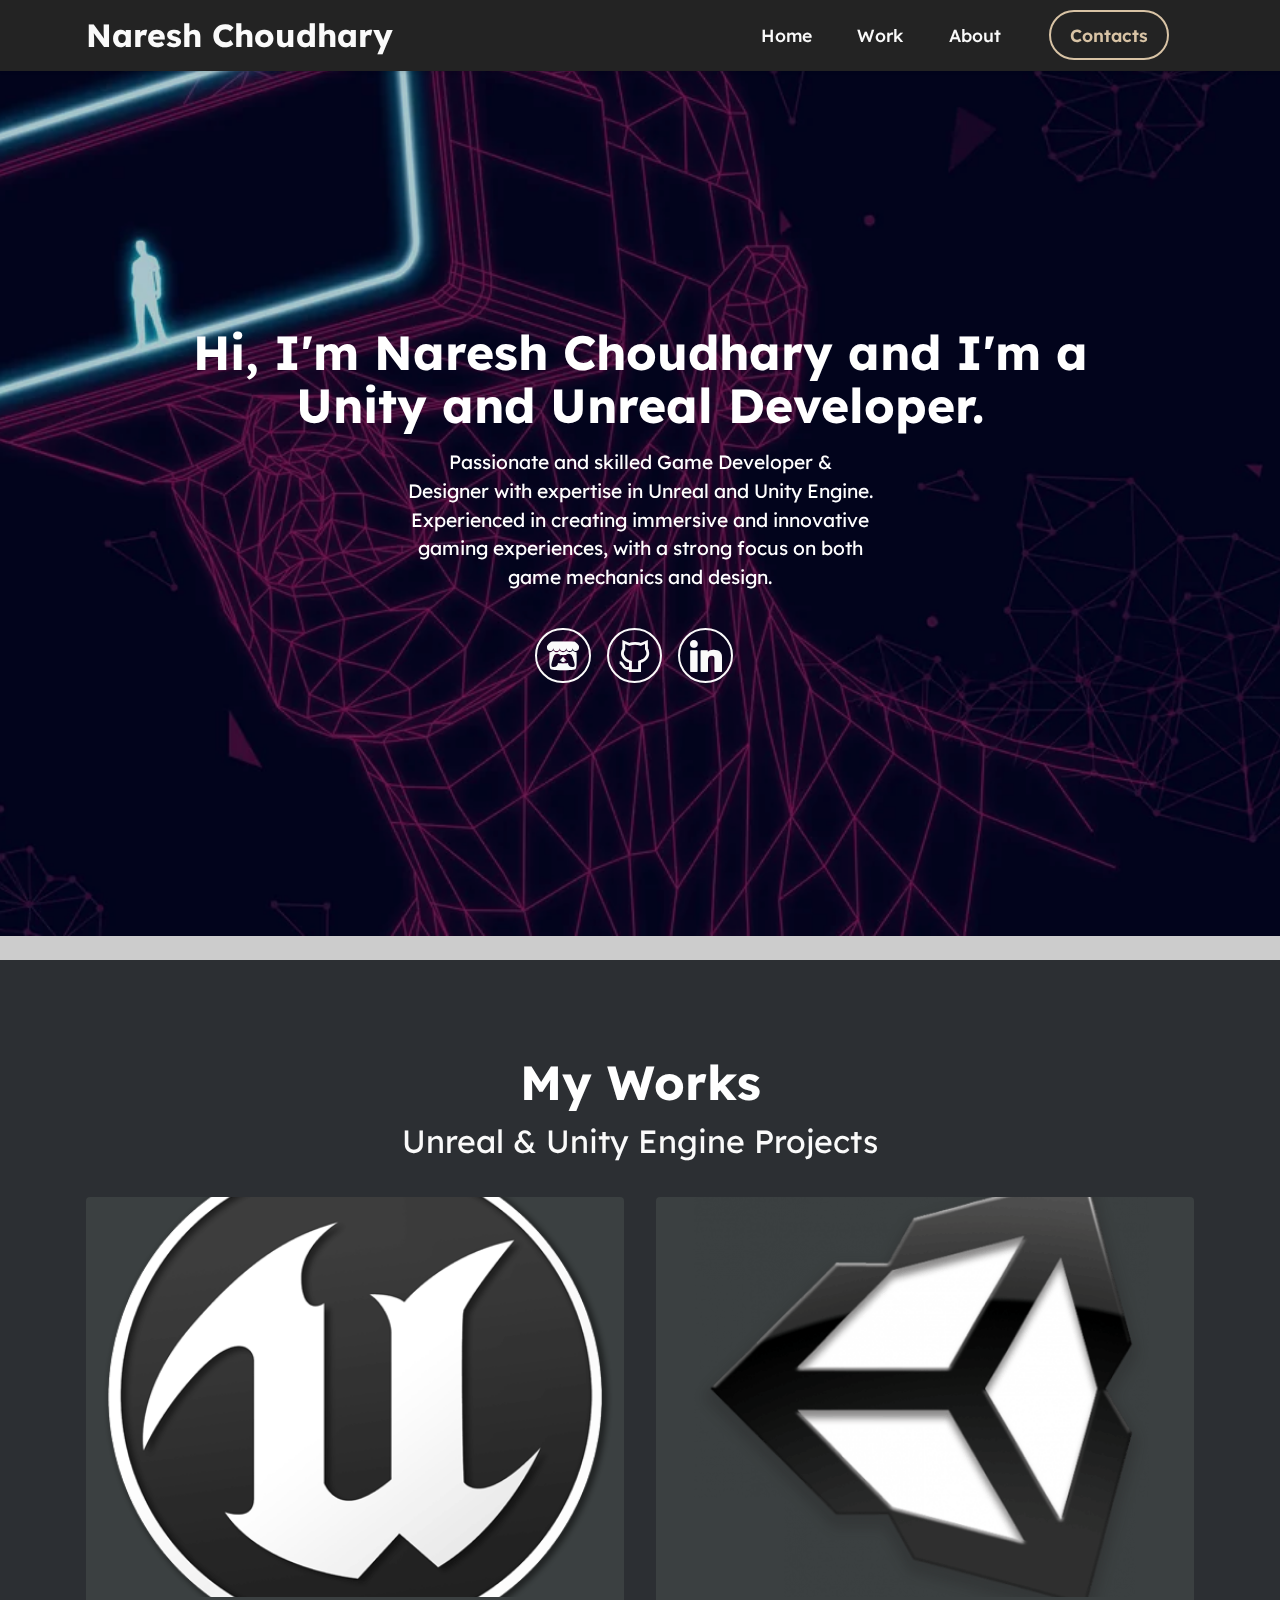
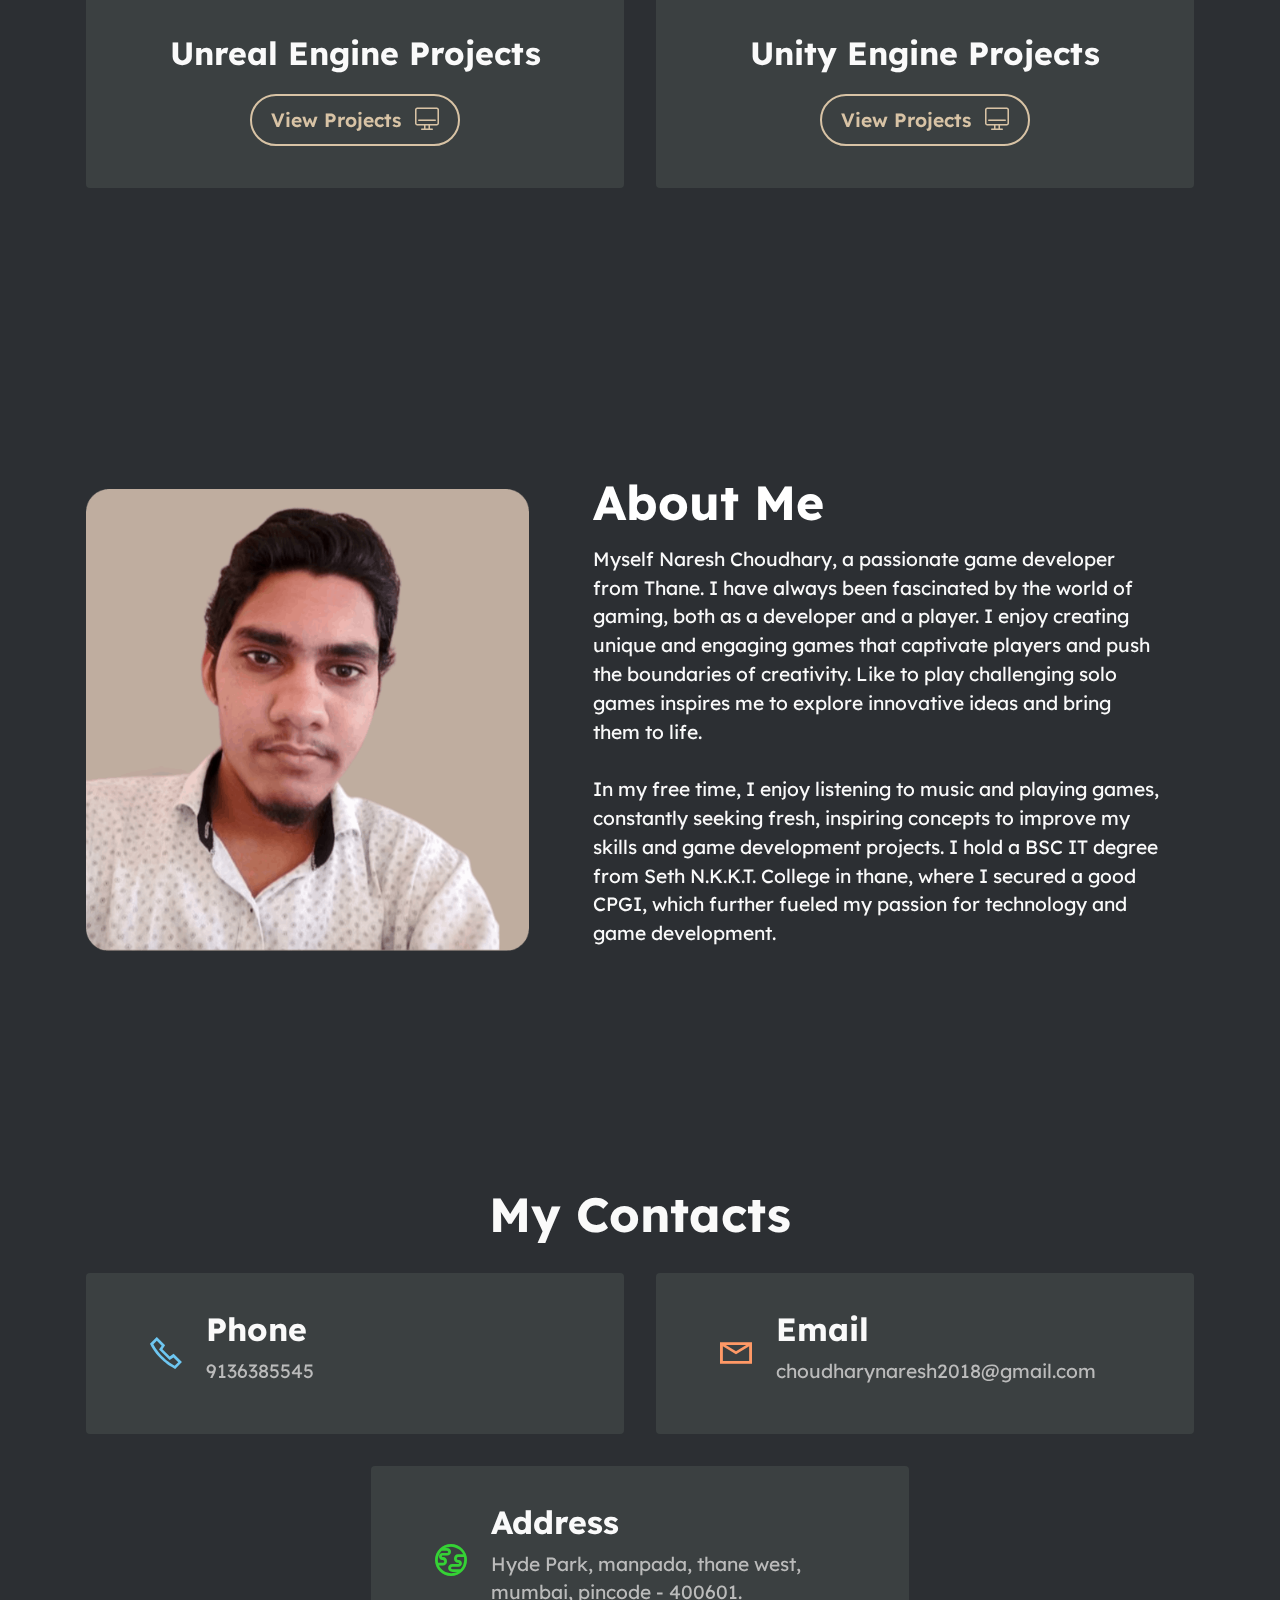
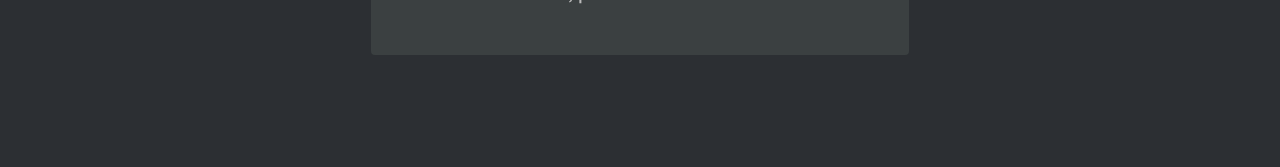
==== index.html @ 266bebaf "UpdatePortfolio" ====
<!DOCTYPE html>
<html  >
<head>
  <!-- Site made with Mobirise Website Builder v5.9.25, https://mobirise.com -->
  <meta charset="UTF-8">
  <meta http-equiv="X-UA-Compatible" content="IE=edge">
  <meta name="generator" content="Mobirise v5.9.25, mobirise.com">
  <meta name="viewport" content="width=device-width, initial-scale=1, minimum-scale=1">
  <link rel="shortcut icon" href="assets/images/gamedev-128x118.png" type="image/x-icon">
  <meta name="description" content="">
  
  
  <title>Home</title>
  <link rel="stylesheet" href="assets/web/assets/mobirise-icons2/mobirise2.css">
  <link rel="stylesheet" href="assets/web/assets/mobirise-icons-bold/mobirise-icons-bold.css">
  <link rel="stylesheet" href="assets/bootstrap/css/bootstrap.min.css">
  <link rel="stylesheet" href="assets/bootstrap/css/bootstrap-grid.min.css">
  <link rel="stylesheet" href="assets/bootstrap/css/bootstrap-reboot.min.css">
  <link rel="stylesheet" href="assets/parallax/jarallax.css">
  <link rel="stylesheet" href="assets/dropdown/css/style.css">
  <link rel="stylesheet" href="assets/socicon/css/styles.css">
  <link rel="stylesheet" href="assets/theme/css/style.css">
  <link rel="preload" href="https://fonts.googleapis.com/css?family=Lexend:100,200,300,400,500,600,700,800,900&display=swap" as="style" onload="this.onload=null;this.rel='stylesheet'">
  <noscript><link rel="stylesheet" href="https://fonts.googleapis.com/css?family=Lexend:100,200,300,400,500,600,700,800,900&display=swap"></noscript>
  <link rel="preload" as="style" href="assets/mobirise/css/mbr-additional.css?v=7Q4PHJ"><link rel="stylesheet" href="assets/mobirise/css/mbr-additional.css?v=7Q4PHJ" type="text/css">

  
  
  
</head>
<body>
  
  <section data-bs-version="5.1" class="menu menu2 cid-uAx54pJOTn" once="menu" id="menu2-o">
    
    <nav class="navbar navbar-dropdown navbar-fixed-top navbar-expand-lg">
        <div class="container">
            <div class="navbar-brand">
                
                <span class="navbar-caption-wrap"><a class="navbar-caption text-white text-primary display-5" href="index.html#top">Naresh Choudhary</a></span>
            </div>
            <button class="navbar-toggler" type="button" data-toggle="collapse" data-bs-toggle="collapse" data-target="#navbarSupportedContent" data-bs-target="#navbarSupportedContent" aria-controls="navbarNavAltMarkup" aria-expanded="false" aria-label="Toggle navigation">
                <div class="hamburger">
                    <span></span>
                    <span></span>
                    <span></span>
                    <span></span>
                </div>
            </button>
            <div class="collapse navbar-collapse" id="navbarSupportedContent">
                <ul class="navbar-nav nav-dropdown" data-app-modern-menu="true"><li class="nav-item"><a class="nav-link link text-white display-4" href="index.html#header11-1">Home</a></li><li class="nav-item"><a class="nav-link link text-white display-4" href="index.html#features4-1">Work</a></li><li class="nav-item"><a class="nav-link link text-white display-4" href="index.html#image1-b">About</a></li></ul>
                
                <div class="navbar-buttons mbr-section-btn"><a class="btn btn-secondary-outline display-4" href="index.html#contacts2-1h">
                        Contacts</a></div>
            </div>
        </div>
    </nav>
</section>

<section data-bs-version="5.1" class="header13 cid-uAXjOtYGFp mbr-fullscreen mbr-parallax-background" id="header13-1g">

    

    
    <div class="mbr-overlay" style="opacity: 0.2; background-color: rgb(0, 0, 0);"></div>

    <div class="align-center container">
        <div class="row justify-content-center">
            <div class="col-12 col-lg-10">
                <h1 class="mbr-section-title mbr-fonts-style mb-3 display-2"><strong>Hi, I'm Naresh Choudhary and I'm a Unity and Unreal Developer.</strong></h1>
                
                <p class="mbr-text mbr-fonts-style mb-3 display-7">Passionate and skilled Game Developer &amp;
<br>Designer with expertise in Unreal and Unity Engine.
<br>Experienced in creating immersive and innovative
<br>gaming experiences, with a strong focus on both
<br>game mechanics and design.</p>
                
                <div class="social-row display-7 mt-5">
                    <div class="soc-item">
                        <a href="https://naresh-choudhary.itch.io/" target="_blank">
                            <span class="mbr-iconfont socicon-itchio socicon"></span>
                        </a>
                    </div>
                    <div class="soc-item">
                        <a href="https://github.com/Naresh2468?tab=repositories" target="_blank">
                            <span class="mbr-iconfont mobi-mbri-github mobi-mbri"></span>
                        </a>
                    </div>
                    <div class="soc-item">
                        <a href="https://www.linkedin.com/in/naresh-choudhary-ba19451b6/" target="_blank">
                            <span class="mbr-iconfont socicon-linkedin socicon"></span>
                        </a>
                    </div>
                    
                    
                </div>
            </div>
        </div>
    </div>
</section>

<section data-bs-version="5.1" class="features4 cid-uArbADLs8k" id="features4-1">
    
    
    <div class="container">
        <div class="mbr-section-head">
            <h4 class="mbr-section-title mbr-fonts-style align-center mb-0 display-2"><strong>My Works</strong></h4>
            <h5 class="mbr-section-subtitle mbr-fonts-style align-center mb-0 mt-2 display-5">Unreal &amp; Unity Engine Projects</h5>
        </div>
        <div class="row mt-4">
            
            <div class="item features-image col-12 col-md-6 col-lg-6 active">
                <div class="item-wrapper">
                    <div class="item-img">
                        <img src="assets/images/unreal4real-1-512x512.png" alt="Mobirise Website Builder" title="" data-slide-to="0" data-bs-slide-to="0">
                    </div>
                    <div class="item-content">
                        <h5 class="item-title mbr-fonts-style display-5"><strong>Unreal Engine Projects</strong></h5>
                        
                        
                    </div>
                    <div class="mbr-section-btn item-footer mt-2"><a href="page2.html" class="btn item-btn btn-secondary-outline display-7" target="_blank"><span class="mbrib-desktop mbr-iconfont mbr-iconfont-btn"></span>View Projects&nbsp;</a></div>
                </div>
            </div><div class="item features-image col-12 col-md-6 col-lg-6">
                <div class="item-wrapper">
                    <div class="item-img">
                        <img src="assets/images/unityreal-512x512.png" alt="Mobirise Website Builder" title="" data-slide-to="1" data-bs-slide-to="1">
                    </div>
                    <div class="item-content">
                        <h5 class="item-title mbr-fonts-style display-5"><strong>Unity Engine Projects</strong></h5>
                        
                        
                    </div>
                    <div class="mbr-section-btn item-footer mt-2"><a href="page1.html" class="btn item-btn btn-secondary-outline display-7" target="_blank"><span class="mbrib-desktop mbr-iconfont mbr-iconfont-btn"></span>View Projects&nbsp;</a></div>
                </div>
            </div>
            

        </div>
    </div>
</section>

<section data-bs-version="5.1" class="image1 cid-sFF75ZhH2d" id="image1-b">
    

    

    <div class="container">
        <div class="row align-items-center">
            <div class="col-12 col-lg-5">
                <div class="image-wrapper">
                    <img src="assets/images/profile2-curvedborder-554x577.png" alt="Mobirise Website Builder">
                    
                </div>
            </div>
            <div class="col-12 col-lg">
                <div class="text-wrapper">
                    <h3 class="mbr-section-title mbr-fonts-style mb-3 display-2">
                        <strong>About Me</strong></h3>
                    <p class="mbr-text mbr-fonts-style display-7">Myself Naresh Choudhary, a passionate game developer from Thane. I have always been fascinated by the world of gaming, both as a developer and a player. I enjoy creating unique and engaging games that captivate players and push the boundaries of creativity. Like to play challenging solo games inspires me to explore innovative ideas and bring them to life.&nbsp;<br>
<br>In my free time, I enjoy listening to music and playing games, constantly seeking fresh, inspiring concepts to improve my skills and game development projects. I hold a BSC IT degree from Seth N.K.K.T. College in thane, where I secured a good CPGI, which further fueled my passion for technology and game development.</p>
                </div>
            </div>
        </div>
    </div>
</section>

<section data-bs-version="5.1" class="contacts2 cid-uAXq2lXsMi" id="contacts2-1h">
    <!---->
    
    
    <div class="container">
        <div class="mbr-section-head">
            <h3 class="mbr-section-title mbr-fonts-style align-center mb-0 display-2">
                <strong>My Contacts</strong>
            </h3>
            
        </div>
        <div class="row justify-content-center mt-4">
            <div class="card col-12 col-md-6">
                <div class="card-wrapper">
                    <div class="image-wrapper">
                        <span class="mbr-iconfont mobi-mbri-phone mobi-mbri" style="color: rgb(110, 199, 242); fill: rgb(110, 199, 242);"></span>
                    </div>
                    <div class="text-wrapper">
                        <h6 class="card-title mbr-fonts-style mb-1 display-5">
                            <strong>Phone</strong>
                        </h6>
                        <p class="mbr-text mbr-fonts-style display-7">9136385545</p>
                    </div>
                </div>
            </div>
            <div class="card col-12 col-md-6">
                <div class="card-wrapper">
                    <div class="image-wrapper">
                        <span class="mbr-iconfont mobi-mbri-letter mobi-mbri" style="color: rgb(255, 153, 102); fill: rgb(255, 153, 102);"></span>
                    </div>
                    <div class="text-wrapper">
                        <h6 class="card-title mbr-fonts-style mb-1 display-5">
                            <strong>Email</strong>
                        </h6>
                        <p class="mbr-text mbr-fonts-style display-7">choudharynaresh2018@gmail.com</p>
                    </div>
                </div>
            </div>
            <div class="card col-12 col-md-6">
                <div class="card-wrapper">
                    <div class="image-wrapper">
                        <span class="mbr-iconfont mobi-mbri-globe mobi-mbri" style="color: rgb(53, 210, 53); fill: rgb(53, 210, 53);"></span>
                    </div>
                    <div class="text-wrapper">
                        <h6 class="card-title mbr-fonts-style mb-1 display-5">
                            <strong>Address</strong>
                        </h6>
                        <p class="mbr-text mbr-fonts-style display-7">Hyde Park, manpada, thane west, mumbai, pincode - 400601.</p>
                    </div>
                </div>
            </div>
            
        </div>
    </div>
</section> 
<!--<section class="display-7" style="padding: 0;align-items: center;justify-content: center;flex-wrap: wrap;    align-content: center;display: flex;position: relative;height: 4rem;"><a href="https://mobiri.se/3718313" style="flex: 1 1;height: 4rem;position: absolute;width: 100%;z-index: 1;"><img alt="" style="height: 4rem;" src="[data-uri]"></a><p style="margin: 0;text-align: center;" class="display-7">&#8204;</p><a style="z-index:1" href="https://mobirise.com/builder/ai-website-creator.html">Free AI Website Creator</a></section> -->
<script src="assets/bootstrap/js/bootstrap.bundle.min.js"></script>  <script src="assets/parallax/jarallax.js"></script>  <script src="assets/smoothscroll/smooth-scroll.js"></script>  <script src="assets/ytplayer/index.js"></script>  <script src="assets/dropdown/js/navbar-dropdown.js"></script>  <script src="assets/theme/js/script.js"></script>  
  
 
</body>
</html>
---- assets/web/assets/mobirise-icons2/mobirise2.css ----
@font-face {
  font-family: 'Moririse2';
  font-display: swap;
  src:  url('mobirise2.eot?f2bix4');
  src:  url('mobirise2.eot?f2bix4#iefix') format('embedded-opentype'),
    url('mobirise2.ttf?f2bix4') format('truetype'),
    url('mobirise2.woff?f2bix4') format('woff'),
    url('mobirise2.svg?f2bix4#mobirise2') format('svg');
  font-weight: normal;
  font-style: normal;
}

[class^="mobi-"], [class*=" mobi-"] {
  /* use !important to prevent issues with browser extensions that change fonts */
  font-family: 'Moririse2' !important;
  speak: none;
  font-style: normal;
  font-weight: normal;
  font-variant: normal;
  text-transform: none;
  line-height: 1;

  /* Better Font Rendering =========== */
  -webkit-font-smoothing: antialiased;
  -moz-osx-font-smoothing: grayscale;
}

.mobi-mbri-add-submenu:before {
  content: "\e900";
}
.mobi-mbri-alert:before {
  content: "\e901";
}
.mobi-mbri-align-center:before {
  content: "\e902";
}
.mobi-mbri-align-justify:before {
  content: "\e903";
}
.mobi-mbri-align-left:before {
  content: "\e904";
}
.mobi-mbri-align-right:before {
  content: "\e905";
}
.mobi-mbri-android:before {
  content: "\e906";
}
.mobi-mbri-apple:before {
  content: "\e907";
}
.mobi-mbri-arrow-down:before {
  content: "\e908";
}
.mobi-mbri-arrow-next:before {
  content: "\e909";
}
.mobi-mbri-arrow-prev:before {
  content: "\e90a";
}
.mobi-mbri-arrow-up:before {
  content: "\e90b";
}
.mobi-mbri-bold:before {
  content: "\e90c";
}
.mobi-mbri-bookmark:before {
  content: "\e90d";
}
.mobi-mbri-bootstrap:before {
  content: "\e90e";
}
.mobi-mbri-briefcase:before {
  content: "\e90f";
}
.mobi-mbri-browse:before {
  content: "\e910";
}
.mobi-mbri-bulleted-list:before {
  content: "\e911";
}
.mobi-mbri-calendar:before {
  content: "\e912";
}
.mobi-mbri-camera:before {
  content: "\e913";
}
.mobi-mbri-cart-add:before {
  content: "\e914";
}
.mobi-mbri-cart-full:before {
  content: "\e915";
}
.mobi-mbri-cash:before {
  content: "\e916";
}
.mobi-mbri-change-style:before {
  content: "\e917";
}
.mobi-mbri-chat:before {
  content: "\e918";
}
.mobi-mbri-clock:before {
  content: "\e919";
}
.mobi-mbri-close:before {
  content: "\e91a";
}
.mobi-mbri-cloud:before {
  content: "\e91b";
}
.mobi-mbri-code:before {
  content: "\e91c";
}
.mobi-mbri-contact-form:before {
  content: "\e91d";
}
.mobi-mbri-credit-card:before {
  content: "\e91e";
}
.mobi-mbri-cursor-click:before {
  content: "\e91f";
}
.mobi-mbri-cust-feedback:before {
  content: "\e920";
}
.mobi-mbri-database:before {
  content: "\e921";
}
.mobi-mbri-delivery:before {
  content: "\e922";
}
.mobi-mbri-desktop:before {
  content: "\e923";
}
.mobi-mbri-devices:before {
  content: "\e924";
}
.mobi-mbri-down:before {
  content: "\e925";
}
.mobi-mbri-download-2:before {
  content: "\e926";
}
.mobi-mbri-download:before {
  content: "\e927";
}
.mobi-mbri-drag-n-drop-2:before {
  content: "\e928";
}
.mobi-mbri-drag-n-drop:before {
  content: "\e929";
}
.mobi-mbri-edit-2:before {
  content: "\e92a";
}
.mobi-mbri-edit:before {
  content: "\e92b";
}
.mobi-mbri-error:before {
  content: "\e92c";
}
.mobi-mbri-extension:before {
  content: "\e92d";
}
.mobi-mbri-features:before {
  content: "\e92e";
}
.mobi-mbri-file:before {
  content: "\e92f";
}
.mobi-mbri-flag:before {
  content: "\e930";
}
.mobi-mbri-folder:before {
  content: "\e931";
}
.mobi-mbri-gift:before {
  content: "\e932";
}
.mobi-mbri-github:before {
  content: "\e933";
}
.mobi-mbri-globe-2:before {
  content: "\e934";
}
.mobi-mbri-globe:before {
  content: "\e935";
}
.mobi-mbri-growing-chart:before {
  content: "\e936";
}
.mobi-mbri-hearth:before {
  content: "\e937";
}
.mobi-mbri-help:before {
  content: "\e938";
}
.mobi-mbri-home:before {
  content: "\e939";
}
.mobi-mbri-hot-cup:before {
  content: "\e93a";
}
.mobi-mbri-idea:before {
  content: "\e93b";
}
.mobi-mbri-image-gallery:before {
  content: "\e93c";
}
.mobi-mbri-image-slider:before {
  content: "\e93d";
}
.mobi-mbri-info:before {
  content: "\e93e";
}
.mobi-mbri-italic:before {
  content: "\e93f";
}
.mobi-mbri-key:before {
  content: "\e940";
}
.mobi-mbri-laptop:before {
  content: "\e941";
}
.mobi-mbri-layers:before {
  content: "\e942";
}
.mobi-mbri-left-right:before {
  content: "\e943";
}
.mobi-mbri-left:before {
  content: "\e944";
}
.mobi-mbri-letter:before {
  content: "\e945";
}
.mobi-mbri-like:before {
  content: "\e946";
}
.mobi-mbri-link:before {
  content: "\e947";
}
.mobi-mbri-lock:before {
  content: "\e948";
}
.mobi-mbri-login:before {
  content: "\e949";
}
.mobi-mbri-logout:before {
  content: "\e94a";
}
.mobi-mbri-magic-stick:before {
  content: "\e94b";
}
.mobi-mbri-map-pin:before {
  content: "\e94c";
}
.mobi-mbri-menu:before {
  content: "\e94d";
}
.mobi-mbri-mobile-2:before {
  content: "\e94e";
}
.mobi-mbri-mobile-horizontal:before {
  content: "\e94f";
}
.mobi-mbri-mobile:before {
  content: "\e950";
}
.mobi-mbri-mobirise:before {
  content: "\e951";
}
.mobi-mbri-more-horizontal:before {
  content: "\e952";
}
.mobi-mbri-more-vertical:before {
  content: "\e953";
}
.mobi-mbri-music:before {
  content: "\e954";
}
.mobi-mbri-new-file:before {
  content: "\e955";
}
.mobi-mbri-numbered-list:before {
  content: "\e956";
}
.mobi-mbri-opened-folder:before {
  content: "\e957";
}
.mobi-mbri-pages:before {
  content: "\e958";
}
.mobi-mbri-paper-plane:before {
  content: "\e959";
}
.mobi-mbri-paperclip:before {
  content: "\e95a";
}
.mobi-mbri-phone:before {
  content: "\e95b";
}
.mobi-mbri-photo:before {
  content: "\e95c";
}
.mobi-mbri-photos:before {
  content: "\e95d";
}
.mobi-mbri-pin:before {
  content: "\e95e";
}
.mobi-mbri-play:before {
  content: "\e95f";
}
.mobi-mbri-plus:before {
  content: "\e960";
}
.mobi-mbri-preview:before {
  content: "\e961";
}
.mobi-mbri-print:before {
  content: "\e962";
}
.mobi-mbri-protect:before {
  content: "\e963";
}
.mobi-mbri-question:before {
  content: "\e964";
}
.mobi-mbri-quote-left:before {
  content: "\e965";
}
.mobi-mbri-quote-right:before {
  content: "\e966";
}
.mobi-mbri-redo:before {
  content: "\e967";
}
.mobi-mbri-refresh:before {
  content: "\e968";
}
.mobi-mbri-responsive-2:before {
  content: "\e969";
}
.mobi-mbri-responsive:before {
  content: "\e96a";
}
.mobi-mbri-right:before {
  content: "\e96b";
}
.mobi-mbri-rocket:before {
  content: "\e96c";
}
.mobi-mbri-sad-face:before {
  content: "\e96d";
}
.mobi-mbri-sale:before {
  content: "\e96e";
}
.mobi-mbri-save:before {
  content: "\e96f";
}
.mobi-mbri-search:before {
  content: "\e970";
}
.mobi-mbri-setting-2:before {
  content: "\e971";
}
.mobi-mbri-setting-3:before {
  content: "\e972";
}
.mobi-mbri-setting:before {
  content: "\e973";
}
.mobi-mbri-share:before {
  content: "\e974";
}
.mobi-mbri-shopping-bag:before {
  content: "\e975";
}
.mobi-mbri-shopping-basket:before {
  content: "\e976";
}
.mobi-mbri-shopping-cart:before {
  content: "\e977";
}
.mobi-mbri-sites:before {
  content: "\e978";
}
.mobi-mbri-smile-face:before {
  content: "\e979";
}
.mobi-mbri-speed:before {
  content: "\e97a";
}
.mobi-mbri-star:before {
  content: "\e97b";
}
.mobi-mbri-success:before {
  content: "\e97c";
}
.mobi-mbri-sun:before {
  content: "\e97d";
}
.mobi-mbri-sun2:before {
  content: "\e97e";
}
.mobi-mbri-tablet-vertical:before {
  content: "\e97f";
}
.mobi-mbri-tablet:before {
  content: "\e980";
}
.mobi-mbri-target:before {
  content: "\e981";
}
.mobi-mbri-timer:before {
  content: "\e982";
}
.mobi-mbri-to-ftp:before {
  content: "\e983";
}
.mobi-mbri-to-local-drive:before {
  content: "\e984";
}
.mobi-mbri-touch-swipe:before {
  content: "\e985";
}
.mobi-mbri-touch:before {
  content: "\e986";
}
.mobi-mbri-trash:before {
  content: "\e987";
}
.mobi-mbri-underline:before {
  content: "\e988";
}
.mobi-mbri-undo:before {
  content: "\e989";
}
.mobi-mbri-unlink:before {
  content: "\e98a";
}
.mobi-mbri-unlock:before {
  content: "\e98b";
}
.mobi-mbri-up-down:before {
  content: "\e98c";
}
.mobi-mbri-up:before {
  content: "\e98d";
}
.mobi-mbri-update:before {
  content: "\e98e";
}
.mobi-mbri-upload-2:before {
  content: "\e98f";
}
.mobi-mbri-upload:before {
  content: "\e990";
}
.mobi-mbri-user-2:before {
  content: "\e991";
}
.mobi-mbri-user:before {
  content: "\e992";
}
.mobi-mbri-users:before {
  content: "\e993";
}
.mobi-mbri-video-play:before {
  content: "\e994";
}
.mobi-mbri-video:before {
  content: "\e995";
}
.mobi-mbri-watch:before {
  content: "\e996";
}
.mobi-mbri-website-theme-2:before {
  content: "\e997";
}
.mobi-mbri-website-theme:before {
  content: "\e998";
}
.mobi-mbri-wifi:before {
  content: "\e999";
}
.mobi-mbri-windows:before {
  content: "\e99a";
}
.mobi-mbri-zoom-in:before {
  content: "\e99b";
}
.mobi-mbri-zoom-out:before {
  content: "\e99c";
}
---- assets/web/assets/mobirise-icons-bold/mobirise-icons-bold.css ----
@font-face {
  font-family: 'mobirise-icons-bold';
  font-display: swap;
  src:  url('mobirise-icons-bold.eot?m1l4yr');
  src:  url('mobirise-icons-bold.eot?m1l4yr#iefix') format('embedded-opentype'),
    url('mobirise-icons-bold.ttf?m1l4yr') format('truetype'),
    url('mobirise-icons-bold.woff?m1l4yr') format('woff'),
    url('mobirise-icons-bold.svg?m1l4yr#mobirise-icons-bold') format('svg');
  font-weight: normal;
  font-style: normal;
}

[class^="mbrib-"], [class*="mbrib-"] {
  /* use !important to prevent issues with browser extensions that change fonts */
  font-family: 'mobirise-icons-bold' !important;
  speak: none;
  font-style: normal;
  font-weight: normal;
  font-variant: normal;
  text-transform: none;
  line-height: 1;

  /* Better Font Rendering =========== */
  -webkit-font-smoothing: antialiased;
  -moz-osx-font-smoothing: grayscale;
}

.mbrib-add-submenu:before {
  content: "\e900";
}
.mbrib-alert:before {
  content: "\e901";
}
.mbrib-align-center:before {
  content: "\e902";
}
.mbrib-align-justify:before {
  content: "\e903";
}
.mbrib-align-left:before {
  content: "\e904";
}
.mbrib-align-right:before {
  content: "\e905";
}
.mbrib-android:before {
  content: "\e906";
}
.mbrib-apple:before {
  content: "\e907";
}
.mbrib-arrow-down:before {
  content: "\e908";
}
.mbrib-arrow-next:before {
  content: "\e909";
}
.mbrib-arrow-prev:before {
  content: "\e90a";
}
.mbrib-arrow-up:before {
  content: "\e90b";
}
.mbrib-bold:before {
  content: "\e90c";
}
.mbrib-bookmark:before {
  content: "\e90d";
}
.mbrib-bootstrap:before {
  content: "\e90e";
}
.mbrib-briefcase:before {
  content: "\e90f";
}
.mbrib-browse:before {
  content: "\e910";
}
.mbrib-bulleted-list:before {
  content: "\e911";
}
.mbrib-calendar:before {
  content: "\e912";
}
.mbrib-camera:before {
  content: "\e913";
}
.mbrib-cart-add:before {
  content: "\e914";
}
.mbrib-cart-full:before {
  content: "\e915";
}
.mbrib-cash:before {
  content: "\e916";
}
.mbrib-change-style:before {
  content: "\e917";
}
.mbrib-chat:before {
  content: "\e918";
}
.mbrib-clock:before {
  content: "\e919";
}
.mbrib-close:before {
  content: "\e91a";
}
.mbrib-cloud:before {
  content: "\e91b";
}
.mbrib-code:before {
  content: "\e91c";
}
.mbrib-contact-form:before {
  content: "\e91d";
}
.mbrib-credit-card:before {
  content: "\e91e";
}
.mbrib-cursor-click:before {
  content: "\e91f";
}
.mbrib-cust-feedback:before {
  content: "\e920";
}
.mbrib-database:before {
  content: "\e921";
}
.mbrib-delivery:before {
  content: "\e922";
}
.mbrib-desktop:before {
  content: "\e923";
}
.mbrib-devices:before {
  content: "\e924";
}
.mbrib-down:before {
  content: "\e925";
}
.mbrib-download:before {
  content: "\e926";
}
.mbrib-drag-n-drop:before {
  content: "\e927";
}
.mbrib-drag-n-drop2:before {
  content: "\e928";
}
.mbrib-edit:before {
  content: "\e929";
}
.mbrib-edit2:before {
  content: "\e92a";
}
.mbrib-error:before {
  content: "\e92b";
}
.mbrib-extension:before {
  content: "\e92c";
}
.mbrib-features:before {
  content: "\e92d";
}
.mbrib-file:before {
  content: "\e92e";
}
.mbrib-flag:before {
  content: "\e92f";
}
.mbrib-folder:before {
  content: "\e930";
}
.mbrib-gift:before {
  content: "\e931";
}
.mbrib-github:before {
  content: "\e932";
}
.mbrib-globe-2:before {
  content: "\e933";
}
.mbrib-globe:before {
  content: "\e934";
}
.mbrib-growing-chart:before {
  content: "\e935";
}
.mbrib-hearth:before {
  content: "\e936";
}
.mbrib-help:before {
  content: "\e937";
}
.mbrib-home:before {
  content: "\e938";
}
.mbrib-hot-cup:before {
  content: "\e939";
}
.mbrib-idea:before {
  content: "\e93a";
}
.mbrib-image-gallery:before {
  content: "\e93b";
}
.mbrib-image-slider:before {
  content: "\e93c";
}
.mbrib-info:before {
  content: "\e93d";
}
.mbrib-italic:before {
  content: "\e93e";
}
.mbrib-key:before {
  content: "\e93f";
}
.mbrib-laptop:before {
  content: "\e940";
}
.mbrib-layers:before {
  content: "\e941";
}
.mbrib-left-right:before {
  content: "\e942";
}
.mbrib-left:before {
  content: "\e943";
}
.mbrib-letter:before {
  content: "\e944";
}
.mbrib-like:before {
  content: "\e945";
}
.mbrib-link:before {
  content: "\e946";
}
.mbrib-lock:before {
  content: "\e947";
}
.mbrib-login:before {
  content: "\e948";
}
.mbrib-logout:before {
  content: "\e949";
}
.mbrib-magic-stick:before {
  content: "\e94a";
}
.mbrib-map-pin:before {
  content: "\e94b";
}
.mbrib-menu:before {
  content: "\e94c";
}
.mbrib-mobile:before {
  content: "\e94d";
}
.mbrib-mobile2:before {
  content: "\e94e";
}
.mbrib-mobirise:before {
  content: "\e94f";
}
.mbrib-more-horizontal:before {
  content: "\e950";
}
.mbrib-more-vertical:before {
  content: "\e951";
}
.mbrib-music:before {
  content: "\e952";
}
.mbrib-new-file:before {
  content: "\e953";
}
.mbrib-numbered-list:before {
  content: "\e954";
}
.mbrib-opened-folder:before {
  content: "\e955";
}
.mbrib-pages:before {
  content: "\e956";
}
.mbrib-paper-plane:before {
  content: "\e957";
}
.mbrib-paperclip:before {
  content: "\e958";
}
.mbrib-photo:before {
  content: "\e959";
}
.mbrib-photos:before {
  content: "\e95a";
}
.mbrib-pin:before {
  content: "\e95b";
}
.mbrib-play:before {
  content: "\e95c";
}
.mbrib-plus:before {
  content: "\e95d";
}
.mbrib-preview:before {
  content: "\e95e";
}
.mbrib-print:before {
  content: "\e95f";
}
.mbrib-protect:before {
  content: "\e960";
}
.mbrib-question:before {
  content: "\e961";
}
.mbrib-quote-left:before {
  content: "\e962";
}
.mbrib-quote-right:before {
  content: "\e963";
}
.mbrib-redo:before {
  content: "\e964";
}
.mbrib-refresh:before {
  content: "\e965";
}
.mbrib-responsive:before {
  content: "\e966";
}
.mbrib-right:before {
  content: "\e967";
}
.mbrib-rocket:before {
  content: "\e968";
}
.mbrib-sad-face:before {
  content: "\e969";
}
.mbrib-sale:before {
  content: "\e96a";
}
.mbrib-save:before {
  content: "\e96b";
}
.mbrib-search:before {
  content: "\e96c";
}
.mbrib-setting:before {
  content: "\e96d";
}
.mbrib-setting2:before {
  content: "\e96e";
}
.mbrib-setting3:before {
  content: "\e96f";
}
.mbrib-share:before {
  content: "\e970";
}
.mbrib-shopping-bag:before {
  content: "\e971";
}
.mbrib-shopping-basket:before {
  content: "\e972";
}
.mbrib-shopping-cart:before {
  content: "\e973";
}
.mbrib-sites:before {
  content: "\e974";
}
.mbrib-smile-face:before {
  content: "\e975";
}
.mbrib-speed:before {
  content: "\e976";
}
.mbrib-star:before {
  content: "\e977";
}
.mbrib-success:before {
  content: "\e978";
}
.mbrib-sun:before {
  content: "\e979";
}
.mbrib-sun2:before {
  content: "\e97a";
}
.mbrib-tablet-vertical:before {
  content: "\e97b";
}
.mbrib-tablet:before {
  content: "\e97c";
}
.mbrib-target:before {
  content: "\e97d";
}
.mbrib-timer:before {
  content: "\e97e";
}
.mbrib-to-ftp:before {
  content: "\e97f";
}
.mbrib-to-local-drive:before {
  content: "\e980";
}
.mbrib-touch-swipe:before {
  content: "\e981";
}
.mbrib-touch:before {
  content: "\e982";
}
.mbrib-trash:before {
  content: "\e983";
}
.mbrib-underline:before {
  content: "\e984";
}
.mbrib-undo:before {
  content: "\e985";
}
.mbrib-unlink:before {
  content: "\e986";
}
.mbrib-unlock:before {
  content: "\e987";
}
.mbrib-up-down:before {
  content: "\e988";
}
.mbrib-up:before {
  content: "\e989";
}
.mbrib-update:before {
  content: "\e98a";
}
.mbrib-upload:before {
  content: "\e98b";
}
.mbrib-user:before {
  content: "\e98c";
}
.mbrib-user2:before {
  content: "\e98d";
}
.mbrib-users:before {
  content: "\e98e";
}
.mbrib-video-play:before {
  content: "\e98f";
}
.mbrib-video:before {
  content: "\e990";
}
.mbrib-watch:before {
  content: "\e991";
}
.mbrib-website-theme:before {
  content: "\e992";
}
.mbrib-wifi:before {
  content: "\e993";
}
.mbrib-windows:before {
  content: "\e994";
}
.mbrib-zoom-out:before {
  content: "\e995";
}
---- assets/parallax/jarallax.css ----
.jarallax {
    position: relative;
    z-index: 0;
}
.jarallax > .jarallax-img {
    position: absolute;
    object-fit: cover;
    /* support for plugin https://github.com/bfred-it/object-fit-images */
    font-family: 'object-fit: cover;';
    top: 0;
    left: 0;
    width: 100%;
    height: 100%;
    z-index: -1;
}
---- assets/dropdown/css/style.css ----
.navbar-dropdown {
  left: 0;
  padding: 0;
  position: absolute;
  right: 0;
  top: 0;
  transition: all 0.45s ease;
  z-index: 1030;
  background: #282828; }
  .navbar-dropdown .navbar-logo {
    margin-right: 0.8rem;
    transition: margin 0.3s ease-in-out;
    vertical-align: middle; }
    .navbar-dropdown .navbar-logo img {
      height: 3.125rem;
      transition: all 0.3s ease-in-out; }
    .navbar-dropdown .navbar-logo.mbr-iconfont {
      font-size: 3.125rem;
      line-height: 3.125rem; }
  .navbar-dropdown .navbar-caption {
    font-weight: 700;
    white-space: normal;
    vertical-align: -4px;
    line-height: 3.125rem !important; }
    .navbar-dropdown .navbar-caption, .navbar-dropdown .navbar-caption:hover {
      color: inherit;
      text-decoration: none; }
  .navbar-dropdown .mbr-iconfont + .navbar-caption {
    vertical-align: -1px; }
  .navbar-dropdown.navbar-fixed-top {
    position: fixed; }
  .navbar-dropdown .navbar-brand span {
    vertical-align: -4px; }
  .navbar-dropdown.bg-color.transparent {
    background: none; }
  .navbar-dropdown.navbar-short .navbar-brand {
    padding: 0.625rem 0; }
    .navbar-dropdown.navbar-short .navbar-brand span {
      vertical-align: -1px; }
  .navbar-dropdown.navbar-short .navbar-caption {
    line-height: 2.375rem !important;
    vertical-align: -2px; }
  .navbar-dropdown.navbar-short .navbar-logo {
    margin-right: 0.5rem; }
    .navbar-dropdown.navbar-short .navbar-logo img {
      height: 2.375rem; }
    .navbar-dropdown.navbar-short .navbar-logo.mbr-iconfont {
      font-size: 2.375rem;
      line-height: 2.375rem; }
  .navbar-dropdown.navbar-short .mbr-table-cell {
    height: 3.625rem; }
  .navbar-dropdown .navbar-close {
    left: 0.6875rem;
    position: fixed;
    top: 0.75rem;
    z-index: 1000; }
  .navbar-dropdown .hamburger-icon {
    content: "";
    display: inline-block;
    vertical-align: middle;
    width: 16px;
    -webkit-box-shadow: 0 -6px 0 1px #282828,0 0 0 1px #282828,0 6px 0 1px #282828;
    -moz-box-shadow: 0 -6px 0 1px #282828,0 0 0 1px #282828,0 6px 0 1px #282828;
    box-shadow: 0 -6px 0 1px #282828,0 0 0 1px #282828,0 6px 0 1px #282828; }

.dropdown-menu .dropdown-toggle[data-toggle="dropdown-submenu"]::after {
  border-bottom: 0.35em solid transparent;
  border-left: 0.35em solid;
  border-right: 0;
  border-top: 0.35em solid transparent;
  margin-left: 0.3rem; }

.dropdown-menu .dropdown-item:focus {
  outline: 0; }

.nav-dropdown {
  font-size: 0.75rem;
  font-weight: 500;
  height: auto !important; }
  .nav-dropdown .nav-btn {
    padding-left: 1rem; }
  .nav-dropdown .link {
    margin: .667em 1.667em;
    font-weight: 500;
    padding: 0;
    transition: color .2s ease-in-out; }
    .nav-dropdown .link.dropdown-toggle {
      margin-right: 2.583em; }
      .nav-dropdown .link.dropdown-toggle::after {
        margin-left: .25rem;
        border-top: 0.35em solid;
        border-right: 0.35em solid transparent;
        border-left: 0.35em solid transparent;
        border-bottom: 0; }
      .nav-dropdown .link.dropdown-toggle[aria-expanded="true"] {
        margin: 0;
        padding: 0.667em 3.263em  0.667em 1.667em; }
  .nav-dropdown .link::after,
  .nav-dropdown .dropdown-item::after {
    color: inherit; }
  .nav-dropdown .btn {
    font-size: 0.75rem;
    font-weight: 700;
    letter-spacing: 0;
    margin-bottom: 0;
    padding-left: 1.25rem;
    padding-right: 1.25rem; }
  .nav-dropdown .dropdown-menu {
    border-radius: 0;
    border: 0;
    left: 0;
    margin: 0;
    padding-bottom: 1.25rem;
    padding-top: 1.25rem;
    position: relative; }
  .nav-dropdown .dropdown-submenu {
    margin-left: 0.125rem;
    top: 0; }
  .nav-dropdown .dropdown-item {
    font-weight: 500;
    line-height: 2;
    padding: 0.3846em 4.615em 0.3846em 1.5385em;
    position: relative;
    transition: color .2s ease-in-out, background-color .2s ease-in-out; }
    .nav-dropdown .dropdown-item::after {
      margin-top: -0.3077em;
      position: absolute;
      right: 1.1538em;
      top: 50%; }
    .nav-dropdown .dropdown-item:focus, .nav-dropdown .dropdown-item:hover {
      background: none; }

@media (max-width: 767px) {
  .nav-dropdown.navbar-toggleable-sm {
    bottom: 0;
    display: none;
    left: 0;
    overflow-x: hidden;
    position: fixed;
    top: 0;
    transform: translateX(-100%);
    -ms-transform: translateX(-100%);
    -webkit-transform: translateX(-100%);
    width: 18.75rem;
    z-index: 999; } }
.nav-dropdown.navbar-toggleable-xl {
  bottom: 0;
  display: none;
  left: 0;
  overflow-x: hidden;
  position: fixed;
  top: 0;
  transform: translateX(-100%);
  -ms-transform: translateX(-100%);
  -webkit-transform: translateX(-100%);
  width: 18.75rem;
  z-index: 999; }

.nav-dropdown-sm {
  display: block !important;
  overflow-x: hidden;
  overflow: auto;
  padding-top: 3.875rem; }
  .nav-dropdown-sm::after {
    content: "";
    display: block;
    height: 3rem;
    width: 100%; }
  .nav-dropdown-sm.collapse.in ~ .navbar-close {
    display: block !important; }
  .nav-dropdown-sm.collapsing, .nav-dropdown-sm.collapse.in {
    transform: translateX(0);
    -ms-transform: translateX(0);
    -webkit-transform: translateX(0);
    transition: all 0.25s ease-out;
    -webkit-transition: all 0.25s ease-out;
    background: #282828; }
  .nav-dropdown-sm.collapsing[aria-expanded="false"] {
    transform: translateX(-100%);
    -ms-transform: translateX(-100%);
    -webkit-transform: translateX(-100%); }
  .nav-dropdown-sm .nav-item {
    display: block;
    margin-left: 0 !important;
    padding-left: 0; }
  .nav-dropdown-sm .link,
  .nav-dropdown-sm .dropdown-item {
    border-top: 1px dotted rgba(255, 255, 255, 0.1);
    font-size: 0.8125rem;
    line-height: 1.6;
    margin: 0 !important;
    padding: 0.875rem 2.4rem 0.875rem 1.5625rem !important;
    position: relative;
    white-space: normal; }
    .nav-dropdown-sm .link:focus, .nav-dropdown-sm .link:hover,
    .nav-dropdown-sm .dropdown-item:focus,
    .nav-dropdown-sm .dropdown-item:hover {
      background: rgba(0, 0, 0, 0.2) !important;
      color: #c0a375; }
  .nav-dropdown-sm .nav-btn {
    position: relative;
    padding: 1.5625rem 1.5625rem 0 1.5625rem; }
    .nav-dropdown-sm .nav-btn::before {
      border-top: 1px dotted rgba(255, 255, 255, 0.1);
      content: "";
      left: 0;
      position: absolute;
      top: 0;
      width: 100%; }
    .nav-dropdown-sm .nav-btn + .nav-btn {
      padding-top: 0.625rem; }
      .nav-dropdown-sm .nav-btn + .nav-btn::before {
        display: none; }
  .nav-dropdown-sm .btn {
    padding: 0.625rem 0; }
  .nav-dropdown-sm .dropdown-toggle[data-toggle="dropdown-submenu"]::after {
    margin-left: .25rem;
    border-top: 0.35em solid;
    border-right: 0.35em solid transparent;
    border-left: 0.35em solid transparent;
    border-bottom: 0; }
  .nav-dropdown-sm .dropdown-toggle[data-toggle="dropdown-submenu"][aria-expanded="true"]::after {
    border-top: 0;
    border-right: 0.35em solid transparent;
    border-left: 0.35em solid transparent;
    border-bottom: 0.35em solid; }
  .nav-dropdown-sm .dropdown-menu {
    margin: 0;
    padding: 0;
    position: relative;
    top: 0;
    left: 0;
    width: 100%;
    border: 0;
    float: none;
    border-radius: 0;
    background: none; }
  .nav-dropdown-sm .dropdown-submenu {
    left: 100%;
    margin-left: 0.125rem;
    margin-top: -1.25rem;
    top: 0; }

.navbar-toggleable-sm .nav-dropdown .dropdown-menu {
  position: absolute; }

.navbar-toggleable-sm .nav-dropdown .dropdown-submenu {
  left: 100%;
  margin-left: 0.125rem;
  margin-top: -1.25rem;
  top: 0; }

.navbar-toggleable-sm.opened .nav-dropdown .dropdown-menu {
  position: relative; }

.navbar-toggleable-sm.opened .nav-dropdown .dropdown-submenu {
  left: 0;
  margin-left: 00rem;
  margin-top: 0rem;
  top: 0; }

.is-builder .nav-dropdown.collapsing {
  transition: none !important; }
---- assets/socicon/css/styles.css ----
@charset "UTF-8";

@font-face {
  font-family: 'Socicon';
  src:  url('../fonts/socicon.eot');
  src:  url('../fonts/socicon.eot?#iefix') format('embedded-opentype'),
    url('../fonts/socicon.woff2') format('woff2'),
    url('../fonts/socicon.ttf') format('truetype'),
    url('../fonts/socicon.woff') format('woff'),
    url('../fonts/socicon.svg#socicon') format('svg');
  font-weight: normal;
  font-style: normal;
  font-display: swap;
}

[data-icon]:before {
  font-family: "socicon" !important;
  content: attr(data-icon);
  font-style: normal !important;
  font-weight: normal !important;
  font-variant: normal !important;
  text-transform: none !important;
  speak: none;
  line-height: 1;
  -webkit-font-smoothing: antialiased;
  -moz-osx-font-smoothing: grayscale;
}

[class^="socicon-"], [class*=" socicon-"] {
  /* use !important to prevent issues with browser extensions that change fonts */
  font-family: 'Socicon' !important;
  speak: none;
  font-style: normal;
  font-weight: normal;
  font-variant: normal;
  text-transform: none;
  line-height: 1;

  /* Better Font Rendering =========== */
  -webkit-font-smoothing: antialiased;
  -moz-osx-font-smoothing: grayscale;
}

.socicon-500px:before {
  content: "\e000";
}
.socicon-8tracks:before {
  content: "\e001";
}
.socicon-airbnb:before {
  content: "\e002";
}
.socicon-alliance:before {
  content: "\e003";
}
.socicon-amazon:before {
  content: "\e004";
}
.socicon-amplement:before {
  content: "\e005";
}
.socicon-android:before {
  content: "\e006";
}
.socicon-angellist:before {
  content: "\e007";
}
.socicon-apple:before {
  content: "\e008";
}
.socicon-appnet:before {
  content: "\e009";
}
.socicon-baidu:before {
  content: "\e00a";
}
.socicon-bandcamp:before {
  content: "\e00b";
}
.socicon-battlenet:before {
  content: "\e00c";
}
.socicon-mixer:before {
  content: "\e00d";
}
.socicon-bebee:before {
  content: "\e00e";
}
.socicon-bebo:before {
  content: "\e00f";
}
.socicon-behance:before {
  content: "\e010";
}
.socicon-blizzard:before {
  content: "\e011";
}
.socicon-blogger:before {
  content: "\e012";
}
.socicon-buffer:before {
  content: "\e013";
}
.socicon-chrome:before {
  content: "\e014";
}
.socicon-coderwall:before {
  content: "\e015";
}
.socicon-curse:before {
  content: "\e016";
}
.socicon-dailymotion:before {
  content: "\e017";
}
.socicon-deezer:before {
  content: "\e018";
}
.socicon-delicious:before {
  content: "\e019";
}
.socicon-deviantart:before {
  content: "\e01a";
}
.socicon-diablo:before {
  content: "\e01b";
}
.socicon-digg:before {
  content: "\e01c";
}
.socicon-discord:before {
  content: "\e01d";
}
.socicon-disqus:before {
  content: "\e01e";
}
.socicon-douban:before {
  content: "\e01f";
}
.socicon-draugiem:before {
  content: "\e020";
}
.socicon-dribbble:before {
  content: "\e021";
}
.socicon-drupal:before {
  content: "\e022";
}
.socicon-ebay:before {
  content: "\e023";
}
.socicon-ello:before {
  content: "\e024";
}
.socicon-endomodo:before {
  content: "\e025";
}
.socicon-envato:before {
  content: "\e026";
}
.socicon-etsy:before {
  content: "\e027";
}
.socicon-facebook:before {
  content: "\e028";
}
.socicon-feedburner:before {
  content: "\e029";
}
.socicon-filmweb:before {
  content: "\e02a";
}
.socicon-firefox:before {
  content: "\e02b";
}
.socicon-flattr:before {
  content: "\e02c";
}
.socicon-flickr:before {
  content: "\e02d";
}
.socicon-formulr:before {
  content: "\e02e";
}
.socicon-forrst:before {
  content: "\e02f";
}
.socicon-foursquare:before {
  content: "\e030";
}
.socicon-friendfeed:before {
  content: "\e031";
}
.socicon-github:before {
  content: "\e032";
}
.socicon-goodreads:before {
  content: "\e033";
}
.socicon-google:before {
  content: "\e034";
}
.socicon-googlescholar:before {
  content: "\e035";
}
.socicon-googlegroups:before {
  content: "\e036";
}
.socicon-googlephotos:before {
  content: "\e037";
}
.socicon-googleplus:before {
  content: "\e038";
}
.socicon-grooveshark:before {
  content: "\e039";
}
.socicon-hackerrank:before {
  content: "\e03a";
}
.socicon-hearthstone:before {
  content: "\e03b";
}
.socicon-hellocoton:before {
  content: "\e03c";
}
.socicon-heroes:before {
  content: "\e03d";
}
.socicon-smashcast:before {
  content: "\e03e";
}
.socicon-horde:before {
  content: "\e03f";
}
.socicon-houzz:before {
  content: "\e040";
}
.socicon-icq:before {
  content: "\e041";
}
.socicon-identica:before {
  content: "\e042";
}
.socicon-imdb:before {
  content: "\e043";
}
.socicon-instagram:before {
  content: "\e044";
}
.socicon-issuu:before {
  content: "\e045";
}
.socicon-istock:before {
  content: "\e046";
}
.socicon-itunes:before {
  content: "\e047";
}
.socicon-keybase:before {
  content: "\e048";
}
.socicon-lanyrd:before {
  content: "\e049";
}
.socicon-lastfm:before {
  content: "\e04a";
}
.socicon-line:before {
  content: "\e04b";
}
.socicon-linkedin:before {
  content: "\e04c";
}
.socicon-livejournal:before {
  content: "\e04d";
}
.socicon-lyft:before {
  content: "\e04e";
}
.socicon-macos:before {
  content: "\e04f";
}
.socicon-mail:before {
  content: "\e050";
}
.socicon-medium:before {
  content: "\e051";
}
.socicon-meetup:before {
  content: "\e052";
}
.socicon-mixcloud:before {
  content: "\e053";
}
.socicon-modelmayhem:before {
  content: "\e054";
}
.socicon-mumble:before {
  content: "\e055";
}
.socicon-myspace:before {
  content: "\e056";
}
.socicon-newsvine:before {
  content: "\e057";
}
.socicon-nintendo:before {
  content: "\e058";
}
.socicon-npm:before {
  content: "\e059";
}
.socicon-odnoklassniki:before {
  content: "\e05a";
}
.socicon-openid:before {
  content: "\e05b";
}
.socicon-opera:before {
  content: "\e05c";
}
.socicon-outlook:before {
  content: "\e05d";
}
.socicon-overwatch:before {
  content: "\e05e";
}
.socicon-patreon:before {
  content: "\e05f";
}
.socicon-paypal:before {
  content: "\e060";
}
.socicon-periscope:before {
  content: "\e061";
}
.socicon-persona:before {
  content: "\e062";
}
.socicon-pinterest:before {
  content: "\e063";
}
.socicon-play:before {
  content: "\e064";
}
.socicon-player:before {
  content: "\e065";
}
.socicon-playstation:before {
  content: "\e066";
}
.socicon-pocket:before {
  content: "\e067";
}
.socicon-qq:before {
  content: "\e068";
}
.socicon-quora:before {
  content: "\e069";
}
.socicon-raidcall:before {
  content: "\e06a";
}
.socicon-ravelry:before {
  content: "\e06b";
}
.socicon-reddit:before {
  content: "\e06c";
}
.socicon-renren:before {
  content: "\e06d";
}
.socicon-researchgate:before {
  content: "\e06e";
}
.socicon-residentadvisor:before {
  content: "\e06f";
}
.socicon-reverbnation:before {
  content: "\e070";
}
.socicon-rss:before {
  content: "\e071";
}
.socicon-sharethis:before {
  content: "\e072";
}
.socicon-skype:before {
  content: "\e073";
}
.socicon-slideshare:before {
  content: "\e074";
}
.socicon-smugmug:before {
  content: "\e075";
}
.socicon-snapchat:before {
  content: "\e076";
}
.socicon-songkick:before {
  content: "\e077";
}
.socicon-soundcloud:before {
  content: "\e078";
}
.socicon-spotify:before {
  content: "\e079";
}
.socicon-stackexchange:before {
  content: "\e07a";
}
.socicon-stackoverflow:before {
  content: "\e07b";
}
.socicon-starcraft:before {
  content: "\e07c";
}
.socicon-stayfriends:before {
  content: "\e07d";
}
.socicon-steam:before {
  content: "\e07e";
}
.socicon-storehouse:before {
  content: "\e07f";
}
.socicon-strava:before {
  content: "\e080";
}
.socicon-streamjar:before {
  content: "\e081";
}
.socicon-stumbleupon:before {
  content: "\e082";
}
.socicon-swarm:before {
  content: "\e083";
}
.socicon-teamspeak:before {
  content: "\e084";
}
.socicon-teamviewer:before {
  content: "\e085";
}
.socicon-technorati:before {
  content: "\e086";
}
.socicon-telegram:before {
  content: "\e087";
}
.socicon-tripadvisor:before {
  content: "\e088";
}
.socicon-tripit:before {
  content: "\e089";
}
.socicon-triplej:before {
  content: "\e08a";
}
.socicon-tumblr:before {
  content: "\e08b";
}
.socicon-twitch:before {
  content: "\e08c";
}
.socicon-twitter:before {
  content: "\e08d";
}
.socicon-uber:before {
  content: "\e08e";
}
.socicon-ventrilo:before {
  content: "\e08f";
}
.socicon-viadeo:before {
  content: "\e090";
}
.socicon-viber:before {
  content: "\e091";
}
.socicon-viewbug:before {
  content: "\e092";
}
.socicon-vimeo:before {
  content: "\e093";
}
.socicon-vine:before {
  content: "\e094";
}
.socicon-vkontakte:before {
  content: "\e095";
}
.socicon-warcraft:before {
  content: "\e096";
}
.socicon-wechat:before {
  content: "\e097";
}
.socicon-weibo:before {
  content: "\e098";
}
.socicon-whatsapp:before {
  content: "\e099";
}
.socicon-wikipedia:before {
  content: "\e09a";
}
.socicon-windows:before {
  content: "\e09b";
}
.socicon-wordpress:before {
  content: "\e09c";
}
.socicon-wykop:before {
  content: "\e09d";
}
.socicon-xbox:before {
  content: "\e09e";
}
.socicon-xing:before {
  content: "\e09f";
}
.socicon-yahoo:before {
  content: "\e0a0";
}
.socicon-yammer:before {
  content: "\e0a1";
}
.socicon-yandex:before {
  content: "\e0a2";
}
.socicon-yelp:before {
  content: "\e0a3";
}
.socicon-younow:before {
  content: "\e0a4";
}
.socicon-youtube:before {
  content: "\e0a5";
}
.socicon-zapier:before {
  content: "\e0a6";
}
.socicon-zerply:before {
  content: "\e0a7";
}
.socicon-zomato:before {
  content: "\e0a8";
}
.socicon-zynga:before {
  content: "\e0a9";
}
.socicon-spreadshirt:before {
  content: "\e901";
}
.socicon-gamejolt:before {
  content: "\e902";
}
.socicon-trello:before {
  content: "\e903";
}
.socicon-tunein:before {
  content: "\e904";
}
.socicon-bloglovin:before {
  content: "\e905";
}
.socicon-gamewisp:before {
  content: "\e906";
}
.socicon-messenger:before {
  content: "\e907";
}
.socicon-pandora:before {
  content: "\e908";
}
.socicon-augment:before {
  content: "\e909";
}
.socicon-bitbucket:before {
  content: "\e90a";
}
.socicon-fyuse:before {
  content: "\e90b";
}
.socicon-yt-gaming:before {
  content: "\e90c";
}
.socicon-sketchfab:before {
  content: "\e90d";
}
.socicon-mobcrush:before {
  content: "\e90e";
}
.socicon-microsoft:before {
  content: "\e90f";
}
.socicon-realtor:before {
  content: "\e910";
}
.socicon-tidal:before {
  content: "\e911";
}
.socicon-qobuz:before {
  content: "\e912";
}
.socicon-natgeo:before {
  content: "\e913";
}
.socicon-mastodon:before {
  content: "\e914";
}
.socicon-unsplash:before {
  content: "\e915";
}
.socicon-homeadvisor:before {
  content: "\e916";
}
.socicon-angieslist:before {
  content: "\e917";
}
.socicon-codepen:before {
  content: "\e918";
}
.socicon-slack:before {
  content: "\e919";
}
.socicon-openaigym:before {
  content: "\e91a";
}
.socicon-logmein:before {
  content: "\e91b";
}
.socicon-fiverr:before {
  content: "\e91c";
}
.socicon-gotomeeting:before {
  content: "\e91d";
}
.socicon-aliexpress:before {
  content: "\e91e";
}
.socicon-guru:before {
  content: "\e91f";
}
.socicon-appstore:before {
  content: "\e920";
}
.socicon-homes:before {
  content: "\e921";
}
.socicon-zoom:before {
  content: "\e922";
}
.socicon-alibaba:before {
  content: "\e923";
}
.socicon-craigslist:before {
  content: "\e924";
}
.socicon-wix:before {
  content: "\e925";
}
.socicon-redfin:before {
  content: "\e926";
}
.socicon-googlecalendar:before {
  content: "\e927";
}
.socicon-shopify:before {
  content: "\e928";
}
.socicon-freelancer:before {
  content: "\e929";
}
.socicon-seedrs:before {
  content: "\e92a";
}
.socicon-bing:before {
  content: "\e92b";
}
.socicon-doodle:before {
  content: "\e92c";
}
.socicon-bonanza:before {
  content: "\e92d";
}
.socicon-squarespace:before {
  content: "\e92e";
}
.socicon-toptal:before {
  content: "\e92f";
}
.socicon-gust:before {
  content: "\e930";
}
.socicon-ask:before {
  content: "\e931";
}
.socicon-trulia:before {
  content: "\e932";
}
.socicon-loomly:before {
  content: "\e933";
}
.socicon-ghost:before {
  content: "\e934";
}
.socicon-upwork:before {
  content: "\e935";
}
.socicon-fundable:before {
  content: "\e936";
}
.socicon-booking:before {
  content: "\e937";
}
.socicon-googlemaps:before {
  content: "\e938";
}
.socicon-zillow:before {
  content: "\e939";
}
.socicon-niconico:before {
  content: "\e93a";
}
.socicon-toneden:before {
  content: "\e93b";
}
.socicon-crunchbase:before {
  content: "\e93c";
}
.socicon-homefy:before {
  content: "\e93d";
}
.socicon-calendly:before {
  content: "\e93e";
}
.socicon-livemaster:before {
  content: "\e93f";
}
.socicon-udemy:before {
  content: "\e940";
}
.socicon-codered:before {
  content: "\e941";
}
.socicon-origin:before {
  content: "\e942";
}
.socicon-nextdoor:before {
  content: "\e943";
}
.socicon-portfolio:before {
  content: "\e944";
}
.socicon-instructables:before {
  content: "\e945";
}
.socicon-gitlab:before {
  content: "\e946";
}
.socicon-hackernews:before {
  content: "\e947";
}
.socicon-smashwords:before {
  content: "\e948";
}
.socicon-kobo:before {
  content: "\e949";
}
.socicon-bookbub:before {
  content: "\e94a";
}
.socicon-mailru:before {
  content: "\e94b";
}
.socicon-moddb:before {
  content: "\e94c";
}
.socicon-indiedb:before {
  content: "\e94d";
}
.socicon-traxsource:before {
  content: "\e94e";
}
.socicon-gamefor:before {
  content: "\e94f";
}
.socicon-pixiv:before {
  content: "\e950";
}
.socicon-myanimelist:before {
  content: "\e951";
}
.socicon-blackberry:before {
  content: "\e952";
}
.socicon-wickr:before {
  content: "\e953";
}
.socicon-spip:before {
  content: "\e954";
}
.socicon-napster:before {
  content: "\e955";
}
.socicon-beatport:before {
  content: "\e956";
}
.socicon-hackerone:before {
  content: "\e957";
}
.socicon-internet:before {
  content: "\e958";
}
.socicon-ubuntu:before {
  content: "\e959";
}
.socicon-artstation:before {
  content: "\e95a";
}
.socicon-invision:before {
  content: "\e95b";
}
.socicon-torial:before {
  content: "\e95c";
}
.socicon-collectorz:before {
  content: "\e95d";
}
.socicon-seenthis:before {
  content: "\e95e";
}
.socicon-googleplaymusic:before {
  content: "\e95f";
}
.socicon-debian:before {
  content: "\e960";
}
.socicon-filmfreeway:before {
  content: "\e961";
}
.socicon-gnome:before {
  content: "\e962";
}
.socicon-itchio:before {
  content: "\e963";
}
.socicon-jamendo:before {
  content: "\e964";
}
.socicon-mix:before {
  content: "\e965";
}
.socicon-sharepoint:before {
  content: "\e966";
}
.socicon-tinder:before {
  content: "\e967";
}
.socicon-windguru:before {
  content: "\e968";
}
.socicon-cdbaby:before {
  content: "\e969";
}
.socicon-elementaryos:before {
  content: "\e96a";
}
.socicon-stage32:before {
  content: "\e96b";
}
.socicon-tiktok:before {
  content: "\e96c";
}
.socicon-gitter:before {
  content: "\e96d";
}
.socicon-letterboxd:before {
  content: "\e96e";
}
.socicon-threema:before {
  content: "\e96f";
}
.socicon-splice:before {
  content: "\e970";
}
.socicon-metapop:before {
  content: "\e971";
}
.socicon-naver:before {
  content: "\e972";
}
.socicon-remote:before {
  content: "\e973";
}
.socicon-flipboard:before {
  content: "\e974";
}
.socicon-googlehangouts:before {
  content: "\e975";
}
.socicon-dlive:before {
  content: "\e976";
}
.socicon-vsco:before {
  content: "\e977";
}
.socicon-stitcher:before {
  content: "\e978";
}
.socicon-avvo:before {
  content: "\e979";
}
.socicon-redbubble:before {
  content: "\e97a";
}
.socicon-society6:before {
  content: "\e97b";
}
.socicon-zazzle:before {
  content: "\e97c";
}
.socicon-eitaa:before {
  content: "\e97d";
}
.socicon-soroush:before {
  content: "\e97e";
}
.socicon-bale:before {
  content: "\e97f";
}
---- assets/theme/css/style.css ----
@charset "UTF-8";
section {
  background-color: #ffffff;
}

body {
  font-style: normal;
  line-height: 1.5;
  font-weight: 400;
  color: #232323;
  position: relative;
}

button {
  background-color: transparent;
  border-color: transparent;
}

section,
.container,
.container-fluid {
  position: relative;
  word-wrap: break-word;
}

a.mbr-iconfont:hover {
  text-decoration: none;
}

.article .lead p,
.article .lead ul,
.article .lead ol,
.article .lead pre,
.article .lead blockquote {
  margin-bottom: 0;
}

a {
  font-style: normal;
  font-weight: 400;
  cursor: pointer;
}
a, a:hover {
  text-decoration: none;
}

.mbr-section-title {
  font-style: normal;
  line-height: 1.3;
}

.mbr-section-subtitle {
  line-height: 1.3;
}

.mbr-text {
  font-style: normal;
  line-height: 1.7;
}

h1,
h2,
h3,
h4,
h5,
h6,
.display-1,
.display-2,
.display-4,
.display-5,
.display-7,
span,
p,
a {
  line-height: 1;
  word-break: break-word;
  word-wrap: break-word;
  font-weight: 400;
}

b,
strong {
  font-weight: bold;
}

input:-webkit-autofill, input:-webkit-autofill:hover, input:-webkit-autofill:focus, input:-webkit-autofill:active {
  transition-delay: 9999s;
  -webkit-transition-property: background-color, color;
  transition-property: background-color, color;
}

textarea[type=hidden] {
  display: none;
}

section {
  background-position: 50% 50%;
  background-repeat: no-repeat;
  background-size: cover;
}
section .mbr-background-video,
section .mbr-background-video-preview {
  position: absolute;
  bottom: 0;
  left: 0;
  right: 0;
  top: 0;
}

.hidden {
  visibility: hidden;
}

.mbr-z-index20 {
  z-index: 20;
}

/*! Base colors */
.mbr-white {
  color: #ffffff;
}

.mbr-black {
  color: #111111;
}

.mbr-bg-white {
  background-color: #ffffff;
}

.mbr-bg-black {
  background-color: #000000;
}

/*! Text-aligns */
.align-left {
  text-align: left;
}

.align-center {
  text-align: center;
}

.align-right {
  text-align: right;
}

/*! Font-weight  */
.mbr-light {
  font-weight: 300;
}

.mbr-regular {
  font-weight: 400;
}

.mbr-semibold {
  font-weight: 500;
}

.mbr-bold {
  font-weight: 700;
}

/*! Media  */
.media-content {
  flex-basis: 100%;
}

.media-container-row {
  display: flex;
  flex-direction: row;
  flex-wrap: wrap;
  justify-content: center;
  align-content: center;
  align-items: start;
}
.media-container-row .media-size-item {
  width: 400px;
}

.media-container-column {
  display: flex;
  flex-direction: column;
  flex-wrap: wrap;
  justify-content: center;
  align-content: center;
  align-items: stretch;
}
.media-container-column > * {
  width: 100%;
}

@media (min-width: 992px) {
  .media-container-row {
    flex-wrap: nowrap;
  }
}
figure {
  margin-bottom: 0;
  overflow: hidden;
}

figure[mbr-media-size] {
  transition: width 0.1s;
}

img,
iframe {
  display: block;
  width: 100%;
}

.card {
  background-color: transparent;
  border: none;
}

.card-box {
  width: 100%;
}

.card-img {
  text-align: center;
  flex-shrink: 0;
  -webkit-flex-shrink: 0;
}

.media {
  max-width: 100%;
  margin: 0 auto;
}

.mbr-figure {
  align-self: center;
}

.media-container > div {
  max-width: 100%;
}

.mbr-figure img,
.card-img img {
  width: 100%;
}

@media (max-width: 991px) {
  .media-size-item {
    width: auto !important;
  }

  .media {
    width: auto;
  }

  .mbr-figure {
    width: 100% !important;
  }
}
/*! Buttons */
.mbr-section-btn {
  margin-left: -0.6rem;
  margin-right: -0.6rem;
  font-size: 0;
}

.btn {
  font-weight: 600;
  border-width: 1px;
  font-style: normal;
  margin: 0.6rem 0.6rem;
  white-space: normal;
  transition: all 0.2s ease-in-out;
  display: inline-flex;
  align-items: center;
  justify-content: center;
  word-break: break-word;
}

.btn-sm {
  font-weight: 600;
  letter-spacing: 0px;
  transition: all 0.3s ease-in-out;
}

.btn-md {
  font-weight: 600;
  letter-spacing: 0px;
  transition: all 0.3s ease-in-out;
}

.btn-lg {
  font-weight: 600;
  letter-spacing: 0px;
  transition: all 0.3s ease-in-out;
}

.btn-form {
  margin: 0;
}
.btn-form:hover {
  cursor: pointer;
}

nav .mbr-section-btn {
  margin-left: 0rem;
  margin-right: 0rem;
}

/*! Btn icon margin */
.btn .mbr-iconfont,
.btn.btn-sm .mbr-iconfont {
  order: 1;
  cursor: pointer;
  margin-left: 0.5rem;
  vertical-align: sub;
}

.btn.btn-md .mbr-iconfont,
.btn.btn-md .mbr-iconfont {
  margin-left: 0.8rem;
}

.mbr-regular {
  font-weight: 400;
}

.mbr-semibold {
  font-weight: 500;
}

.mbr-bold {
  font-weight: 700;
}

[type=submit] {
  -webkit-appearance: none;
}

/*! Full-screen */
.mbr-fullscreen .mbr-overlay {
  min-height: 100vh;
}

.mbr-fullscreen {
  display: flex;
  display: -moz-flex;
  display: -ms-flex;
  display: -o-flex;
  align-items: center;
  min-height: 100vh;
  padding-top: 3rem;
  padding-bottom: 3rem;
}

/*! Map */
.map {
  height: 25rem;
  position: relative;
}
.map iframe {
  width: 100%;
  height: 100%;
}

/*! Scroll to top arrow */
.mbr-arrow-up {
  bottom: 25px;
  right: 90px;
  position: fixed;
  text-align: right;
  z-index: 5000;
  color: #ffffff;
  font-size: 22px;
}

.mbr-arrow-up a {
  background: rgba(0, 0, 0, 0.2);
  border-radius: 50%;
  color: #fff;
  display: inline-block;
  height: 60px;
  width: 60px;
  border: 2px solid #fff;
  outline-style: none !important;
  position: relative;
  text-decoration: none;
  transition: all 0.3s ease-in-out;
  cursor: pointer;
  text-align: center;
}
.mbr-arrow-up a:hover {
  background-color: rgba(0, 0, 0, 0.4);
}
.mbr-arrow-up a i {
  line-height: 60px;
}

.mbr-arrow-up-icon {
  display: block;
  color: #fff;
}

.mbr-arrow-up-icon::before {
  content: "›";
  display: inline-block;
  font-family: serif;
  font-size: 22px;
  line-height: 1;
  font-style: normal;
  position: relative;
  top: 6px;
  left: -4px;
  transform: rotate(-90deg);
}

/*! Arrow Down */
.mbr-arrow {
  position: absolute;
  bottom: 45px;
  left: 50%;
  width: 60px;
  height: 60px;
  cursor: pointer;
  background-color: rgba(80, 80, 80, 0.5);
  border-radius: 50%;
  transform: translateX(-50%);
}
@media (max-width: 767px) {
  .mbr-arrow {
    display: none;
  }
}
.mbr-arrow > a {
  display: inline-block;
  text-decoration: none;
  outline-style: none;
  -webkit-animation: arrowdown 1.7s ease-in-out infinite;
          animation: arrowdown 1.7s ease-in-out infinite;
  color: #ffffff;
}
.mbr-arrow > a > i {
  position: absolute;
  top: -2px;
  left: 15px;
  font-size: 2rem;
}

#scrollToTop a i::before {
  content: "";
  position: absolute;
  display: block;
  border-bottom: 2.5px solid #fff;
  border-left: 2.5px solid #fff;
  width: 27.8%;
  height: 27.8%;
  left: 50%;
  top: 51%;
  transform: translateY(-30%) translateX(-50%) rotate(135deg);
}

@keyframes arrowdown {
  0% {
    transform: translateY(0px);
  }
  50% {
    transform: translateY(-5px);
  }
  100% {
    transform: translateY(0px);
  }
}
@-webkit-keyframes arrowdown {
  0% {
    transform: translateY(0px);
  }
  50% {
    transform: translateY(-5px);
  }
  100% {
    transform: translateY(0px);
  }
}
@media (max-width: 500px) {
  .mbr-arrow-up {
    left: 0;
    right: 0;
    text-align: center;
  }
}
/*Gradients animation*/
@keyframes gradient-animation {
  from {
    background-position: 0% 100%;
    -webkit-animation-timing-function: ease-in-out;
            animation-timing-function: ease-in-out;
  }
  to {
    background-position: 100% 0%;
    -webkit-animation-timing-function: ease-in-out;
            animation-timing-function: ease-in-out;
  }
}
@-webkit-keyframes gradient-animation {
  from {
    background-position: 0% 100%;
    -webkit-animation-timing-function: ease-in-out;
            animation-timing-function: ease-in-out;
  }
  to {
    background-position: 100% 0%;
    -webkit-animation-timing-function: ease-in-out;
            animation-timing-function: ease-in-out;
  }
}
.bg-gradient {
  background-size: 200% 200%;
  animation: gradient-animation 5s infinite alternate;
  -webkit-animation: gradient-animation 5s infinite alternate;
}

.menu .navbar-brand {
  display: -webkit-flex;
}
.menu .navbar-brand span {
  display: flex;
  display: -webkit-flex;
}
.menu .navbar-brand .navbar-caption-wrap {
  display: -webkit-flex;
}
.menu .navbar-brand .navbar-logo img {
  display: -webkit-flex;
  width: auto;
}
@media (min-width: 768px) and (max-width: 991px) {
  .menu .navbar-toggleable-sm .navbar-nav {
    display: -ms-flexbox;
  }
}
@media (max-width: 991px) {
  .menu .navbar-collapse {
    max-height: 93.5vh;
  }
  .menu .navbar-collapse.show {
    overflow: auto;
  }
}
@media (min-width: 992px) {
  .menu .navbar-nav.nav-dropdown {
    display: -webkit-flex;
  }
  .menu .navbar-toggleable-sm .navbar-collapse {
    display: -webkit-flex !important;
  }
  .menu .collapsed .navbar-collapse {
    max-height: 93.5vh;
  }
  .menu .collapsed .navbar-collapse.show {
    overflow: auto;
  }
}
@media (max-width: 767px) {
  .menu .navbar-collapse {
    max-height: 80vh;
  }
}

.nav-link .mbr-iconfont {
  margin-right: 0.5rem;
}

.navbar {
  display: -webkit-flex;
  -webkit-flex-wrap: wrap;
  -webkit-align-items: center;
  -webkit-justify-content: space-between;
}

.navbar-collapse {
  -webkit-flex-basis: 100%;
  -webkit-flex-grow: 1;
  -webkit-align-items: center;
}

.nav-dropdown .link {
  padding: 0.667em 1.667em !important;
  margin: 0 !important;
}

.nav {
  display: -webkit-flex;
  -webkit-flex-wrap: wrap;
}

.row {
  display: -webkit-flex;
  -webkit-flex-wrap: wrap;
}

.justify-content-center {
  -webkit-justify-content: center;
}

.form-inline {
  display: -webkit-flex;
}

.card-wrapper {
  -webkit-flex: 1;
}

.carousel-control {
  z-index: 10;
  display: -webkit-flex;
}

.carousel-controls {
  display: -webkit-flex;
}

.media {
  display: -webkit-flex;
}

.form-group:focus {
  outline: none;
}

.jq-selectbox__select {
  padding: 7px 0;
  position: relative;
}

.jq-selectbox__dropdown {
  overflow: hidden;
  border-radius: 10px;
  position: absolute;
  top: 100%;
  left: 0 !important;
  width: 100% !important;
}

.jq-selectbox__trigger-arrow {
  right: 0;
  transform: translateY(-50%);
}

.jq-selectbox li {
  padding: 1.07em 0.5em;
}

input[type=range] {
  padding-left: 0 !important;
  padding-right: 0 !important;
}

.modal-dialog,
.modal-content {
  height: 100%;
}

.modal-dialog .carousel-inner {
  height: calc(100vh - 1.75rem);
}
@media (max-width: 575px) {
  .modal-dialog .carousel-inner {
    height: calc(100vh - 1rem);
  }
}

.carousel-item {
  text-align: center;
}

.carousel-item img {
  margin: auto;
}

.navbar-toggler {
  align-self: flex-start;
  padding: 0.25rem 0.75rem;
  font-size: 1.25rem;
  line-height: 1;
  background: transparent;
  border: 1px solid transparent;
  border-radius: 0.25rem;
}

.navbar-toggler:focus,
.navbar-toggler:hover {
  text-decoration: none;
  box-shadow: none;
}

.navbar-toggler-icon {
  display: inline-block;
  width: 1.5em;
  height: 1.5em;
  vertical-align: middle;
  content: "";
  background: no-repeat center center;
  background-size: 100% 100%;
}

.navbar-toggler-left {
  position: absolute;
  left: 1rem;
}

.navbar-toggler-right {
  position: absolute;
  right: 1rem;
}

.card-img {
  width: auto;
}

.menu .navbar.collapsed:not(.beta-menu) {
  flex-direction: column;
}

.carousel-item.active,
.carousel-item-next,
.carousel-item-prev {
  display: flex;
}

.note-air-layout .dropup .dropdown-menu,
.note-air-layout .navbar-fixed-bottom .dropdown .dropdown-menu {
  bottom: initial !important;
}

html,
body {
  height: auto;
  min-height: 100vh;
}

.dropup .dropdown-toggle::after {
  display: none;
}

.form-asterisk {
  font-family: initial;
  position: absolute;
  top: -2px;
  font-weight: normal;
}

.form-control-label {
  position: relative;
  cursor: pointer;
  margin-bottom: 0.357em;
  padding: 0;
}

.alert {
  color: #ffffff;
  border-radius: 0;
  border: 0;
  font-size: 1.1rem;
  line-height: 1.5;
  margin-bottom: 1.875rem;
  padding: 1.25rem;
  position: relative;
  text-align: center;
}
.alert.alert-form::after {
  background-color: inherit;
  bottom: -7px;
  content: "";
  display: block;
  height: 14px;
  left: 50%;
  margin-left: -7px;
  position: absolute;
  transform: rotate(45deg);
  width: 14px;
}

.form-control {
  background-color: #ffffff;
  background-clip: border-box;
  color: #232323;
  line-height: 1rem !important;
  height: auto;
  padding: 0.6rem 1.2rem;
  transition: border-color 0.25s ease 0s;
  border: 1px solid transparent !important;
  border-radius: 4px;
  box-shadow: rgba(0, 0, 0, 0.07) 0px 1px 1px 0px, rgba(0, 0, 0, 0.07) 0px 1px 3px 0px, rgba(0, 0, 0, 0.03) 0px 0px 0px 1px;
}
.form-active .form-control:invalid {
  border-color: red;
}

form .row {
  margin-left: -0.6rem;
  margin-right: -0.6rem;
}
form .row [class*=col] {
  padding-left: 0.6rem;
  padding-right: 0.6rem;
}

form .mbr-section-btn {
  margin: 0;
  padding-left: 0.6rem;
  padding-right: 0.6rem;
}

form .btn {
  display: flex;
  padding: 0.6rem 1.2rem;
  margin: 0;
}

form .form-check-input {
  margin-top: 0.5;
}

textarea.form-control {
  line-height: 1.5rem !important;
}

.form-group {
  margin-bottom: 1.2rem;
}

.form-control,
form .btn {
  min-height: 48px;
}

.gdpr-block label span.textGDPR input[name=gdpr] {
  top: 7px;
}

.form-control:focus {
  box-shadow: none;
}

:focus {
  outline: none;
}

.mbr-overlay {
  background-color: #000;
  bottom: 0;
  left: 0;
  opacity: 0.5;
  position: absolute;
  right: 0;
  top: 0;
  z-index: 0;
  pointer-events: none;
}

blockquote {
  font-style: italic;
  padding: 3rem;
  font-size: 1.09rem;
  position: relative;
  border-left: 3px solid;
}

ul,
ol,
pre,
blockquote {
  margin-bottom: 2.3125rem;
}

.mt-4 {
  margin-top: 2rem !important;
}

.mb-4 {
  margin-bottom: 2rem !important;
}

@media (min-width: 992px) {
  .container {
    padding-left: 16px;
    padding-right: 16px;
  }

  .row {
    margin-left: -16px;
    margin-right: -16px;
  }
  .row > [class*=col] {
    padding-left: 16px;
    padding-right: 16px;
  }
}
@media (min-width: 768px) {
  .container-fluid {
    padding-left: 32px;
    padding-right: 32px;
  }
}
@media (min-width: 768px) and (max-width: 991px) {
  .mbr-container {
    padding-left: 32px;
    padding-right: 32px;
  }
}
@media (max-width: 767px) {
  .mbr-container {
    padding-left: 16px;
    padding-right: 16px;
  }
}
.card-wrapper,
.item-wrapper {
  overflow: hidden;
}

.app-video-wrapper > img {
  opacity: 1;
}

.item {
  position: relative;
}

.dropdown-menu .dropdown-menu {
  left: 100%;
}

.dropdown-item + .dropdown-menu {
  display: none;
}

.dropdown-item:hover + .dropdown-menu,
.dropdown-menu:hover {
  display: block;
}

@media (min-aspect-ratio: 16/9) {
  .mbr-video-foreground {
    height: 300% !important;
    top: -100% !important;
  }
}
@media (max-aspect-ratio: 16/9) {
  .mbr-video-foreground {
    width: 300% !important;
    left: -100% !important;
  }
}.engine {
	position: absolute;
	text-indent: -2400px;
	text-align: center;
	padding: 0;
	top: 0;
	left: -2400px;
}
---- assets/mobirise/css/mbr-additional.css ----
.btn {
  border-width: 2px;
}
body {
  font-family: Jost;
}
.display-1 {
  font-family: 'Lexend', sans-serif;
  font-size: 4.6rem;
  line-height: 1.1;
}
.display-1 > .mbr-iconfont {
  font-size: 5.75rem;
}
.display-2 {
  font-family: 'Lexend', sans-serif;
  font-size: 3rem;
  line-height: 1.1;
}
.display-2 > .mbr-iconfont {
  font-size: 3.75rem;
}
.display-4 {
  font-family: 'Lexend', sans-serif;
  font-size: 1.1rem;
  line-height: 1.5;
}
.display-4 > .mbr-iconfont {
  font-size: 1.375rem;
}
.display-5 {
  font-family: 'Lexend', sans-serif;
  font-size: 2rem;
  line-height: 1.5;
}
.display-5 > .mbr-iconfont {
  font-size: 2.5rem;
}
.display-7 {
  font-family: 'Lexend', sans-serif;
  font-size: 1.2rem;
  line-height: 1.5;
}
.display-7 > .mbr-iconfont {
  font-size: 1.5rem;
}
/* ---- Fluid typography for mobile devices ---- */
/* 1.4 - font scale ratio ( bootstrap == 1.42857 ) */
/* 100vw - current viewport width */
/* (48 - 20)  48 == 48rem == 768px, 20 == 20rem == 320px(minimal supported viewport) */
/* 0.65 - min scale variable, may vary */
@media (max-width: 992px) {
  .display-1 {
    font-size: 3.68rem;
  }
}
@media (max-width: 768px) {
  .display-1 {
    font-size: 3.22rem;
    font-size: calc( 2.26rem + (4.6 - 2.26) * ((100vw - 20rem) / (48 - 20)));
    line-height: calc( 1.1 * (2.26rem + (4.6 - 2.26) * ((100vw - 20rem) / (48 - 20))));
  }
  .display-2 {
    font-size: 2.4rem;
    font-size: calc( 1.7rem + (3 - 1.7) * ((100vw - 20rem) / (48 - 20)));
    line-height: calc( 1.3 * (1.7rem + (3 - 1.7) * ((100vw - 20rem) / (48 - 20))));
  }
  .display-4 {
    font-size: 0.88rem;
    font-size: calc( 1.0350000000000001rem + (1.1 - 1.0350000000000001) * ((100vw - 20rem) / (48 - 20)));
    line-height: calc( 1.4 * (1.0350000000000001rem + (1.1 - 1.0350000000000001) * ((100vw - 20rem) / (48 - 20))));
  }
  .display-5 {
    font-size: 1.6rem;
    font-size: calc( 1.35rem + (2 - 1.35) * ((100vw - 20rem) / (48 - 20)));
    line-height: calc( 1.4 * (1.35rem + (2 - 1.35) * ((100vw - 20rem) / (48 - 20))));
  }
  .display-7 {
    font-size: 0.96rem;
    font-size: calc( 1.07rem + (1.2 - 1.07) * ((100vw - 20rem) / (48 - 20)));
    line-height: calc( 1.4 * (1.07rem + (1.2 - 1.07) * ((100vw - 20rem) / (48 - 20))));
  }
}
/* Buttons */
.btn {
  padding: 0.6rem 1.2rem;
  border-radius: 4px;
}
.btn-sm {
  padding: 0.6rem 1.2rem;
  border-radius: 4px;
}
.btn-md {
  padding: 0.6rem 1.2rem;
  border-radius: 4px;
}
.btn-lg {
  padding: 1rem 2.6rem;
  border-radius: 4px;
}
.bg-primary {
  background-color: #404eed !important;
}
.bg-success {
  background-color: #40b0bf !important;
}
.bg-info {
  background-color: #816fdf !important;
}
.bg-warning {
  background-color: #ffe161 !important;
}
.bg-danger {
  background-color: #ff9966 !important;
}
.btn-primary,
.btn-primary:active {
  background-color: #404eed !important;
  border-color: #404eed !important;
  color: #ffffff !important;
  box-shadow: 0 2px 2px 0 rgba(0, 0, 0, 0.2);
}
.btn-primary:hover,
.btn-primary:focus,
.btn-primary.focus,
.btn-primary.active {
  color: #ffffff !important;
  background-color: #1221c4 !important;
  border-color: #1221c4 !important;
  box-shadow: 0 2px 5px 0 rgba(0, 0, 0, 0.2);
}
.btn-primary.disabled,
.btn-primary:disabled {
  color: #ffffff !important;
  background-color: #1221c4 !important;
  border-color: #1221c4 !important;
}
.btn-secondary,
.btn-secondary:active {
  background-color: #d8c3a5 !important;
  border-color: #d8c3a5 !important;
  color: #ffffff !important;
  box-shadow: 0 2px 2px 0 rgba(0, 0, 0, 0.2);
}
.btn-secondary:hover,
.btn-secondary:focus,
.btn-secondary.focus,
.btn-secondary.active {
  color: #ffffff !important;
  background-color: #be9b69 !important;
  border-color: #be9b69 !important;
  box-shadow: 0 2px 5px 0 rgba(0, 0, 0, 0.2);
}
.btn-secondary.disabled,
.btn-secondary:disabled {
  color: #ffffff !important;
  background-color: #be9b69 !important;
  border-color: #be9b69 !important;
}
.btn-info,
.btn-info:active {
  background-color: #816fdf !important;
  border-color: #816fdf !important;
  color: #ffffff !important;
  box-shadow: 0 2px 2px 0 rgba(0, 0, 0, 0.2);
}
.btn-info:hover,
.btn-info:focus,
.btn-info.focus,
.btn-info.active {
  color: #ffffff !important;
  background-color: #462dca !important;
  border-color: #462dca !important;
  box-shadow: 0 2px 5px 0 rgba(0, 0, 0, 0.2);
}
.btn-info.disabled,
.btn-info:disabled {
  color: #ffffff !important;
  background-color: #462dca !important;
  border-color: #462dca !important;
}
.btn-success,
.btn-success:active {
  background-color: #40b0bf !important;
  border-color: #40b0bf !important;
  color: #ffffff !important;
  box-shadow: 0 2px 2px 0 rgba(0, 0, 0, 0.2);
}
.btn-success:hover,
.btn-success:focus,
.btn-success.focus,
.btn-success.active {
  color: #ffffff !important;
  background-color: #2a747e !important;
  border-color: #2a747e !important;
  box-shadow: 0 2px 5px 0 rgba(0, 0, 0, 0.2);
}
.btn-success.disabled,
.btn-success:disabled {
  color: #ffffff !important;
  background-color: #2a747e !important;
  border-color: #2a747e !important;
}
.btn-warning,
.btn-warning:active {
  background-color: #ffe161 !important;
  border-color: #ffe161 !important;
  color: #614f00 !important;
  box-shadow: 0 2px 2px 0 rgba(0, 0, 0, 0.2);
}
.btn-warning:hover,
.btn-warning:focus,
.btn-warning.focus,
.btn-warning.active {
  color: #0a0800 !important;
  background-color: #ffd10a !important;
  border-color: #ffd10a !important;
  box-shadow: 0 2px 5px 0 rgba(0, 0, 0, 0.2);
}
.btn-warning.disabled,
.btn-warning:disabled {
  color: #614f00 !important;
  background-color: #ffd10a !important;
  border-color: #ffd10a !important;
}
.btn-danger,
.btn-danger:active {
  background-color: #ff9966 !important;
  border-color: #ff9966 !important;
  color: #ffffff !important;
  box-shadow: 0 2px 2px 0 rgba(0, 0, 0, 0.2);
}
.btn-danger:hover,
.btn-danger:focus,
.btn-danger.focus,
.btn-danger.active {
  color: #ffffff !important;
  background-color: #ff5f0f !important;
  border-color: #ff5f0f !important;
  box-shadow: 0 2px 5px 0 rgba(0, 0, 0, 0.2);
}
.btn-danger.disabled,
.btn-danger:disabled {
  color: #ffffff !important;
  background-color: #ff5f0f !important;
  border-color: #ff5f0f !important;
}
.btn-white,
.btn-white:active {
  background-color: #fafafa !important;
  border-color: #fafafa !important;
  color: #7a7a7a !important;
  box-shadow: 0 2px 2px 0 rgba(0, 0, 0, 0.2);
}
.btn-white:hover,
.btn-white:focus,
.btn-white.focus,
.btn-white.active {
  color: #4f4f4f !important;
  background-color: #cfcfcf !important;
  border-color: #cfcfcf !important;
  box-shadow: 0 2px 5px 0 rgba(0, 0, 0, 0.2);
}
.btn-white.disabled,
.btn-white:disabled {
  color: #7a7a7a !important;
  background-color: #cfcfcf !important;
  border-color: #cfcfcf !important;
}
.btn-black,
.btn-black:active {
  background-color: #232323 !important;
  border-color: #232323 !important;
  color: #ffffff !important;
  box-shadow: 0 2px 2px 0 rgba(0, 0, 0, 0.2);
}
.btn-black:hover,
.btn-black:focus,
.btn-black.focus,
.btn-black.active {
  color: #ffffff !important;
  background-color: #000000 !important;
  border-color: #000000 !important;
  box-shadow: 0 2px 5px 0 rgba(0, 0, 0, 0.2);
}
.btn-black.disabled,
.btn-black:disabled {
  color: #ffffff !important;
  background-color: #000000 !important;
  border-color: #000000 !important;
}
.btn-primary-outline,
.btn-primary-outline:active {
  background-color: transparent !important;
  border-color: #404eed;
  color: #404eed;
}
.btn-primary-outline:hover,
.btn-primary-outline:focus,
.btn-primary-outline.focus,
.btn-primary-outline.active {
  color: #1221c4 !important;
  background-color: transparent!important;
  border-color: #1221c4 !important;
  box-shadow: none!important;
}
.btn-primary-outline.disabled,
.btn-primary-outline:disabled {
  color: #ffffff !important;
  background-color: #404eed !important;
  border-color: #404eed !important;
}
.btn-secondary-outline,
.btn-secondary-outline:active {
  background-color: transparent !important;
  border-color: #d8c3a5;
  color: #d8c3a5;
}
.btn-secondary-outline:hover,
.btn-secondary-outline:focus,
.btn-secondary-outline.focus,
.btn-secondary-outline.active {
  color: #be9b69 !important;
  background-color: transparent!important;
  border-color: #be9b69 !important;
  box-shadow: none!important;
}
.btn-secondary-outline.disabled,
.btn-secondary-outline:disabled {
  color: #ffffff !important;
  background-color: #d8c3a5 !important;
  border-color: #d8c3a5 !important;
}
.btn-info-outline,
.btn-info-outline:active {
  background-color: transparent !important;
  border-color: #816fdf;
  color: #816fdf;
}
.btn-info-outline:hover,
.btn-info-outline:focus,
.btn-info-outline.focus,
.btn-info-outline.active {
  color: #462dca !important;
  background-color: transparent!important;
  border-color: #462dca !important;
  box-shadow: none!important;
}
.btn-info-outline.disabled,
.btn-info-outline:disabled {
  color: #ffffff !important;
  background-color: #816fdf !important;
  border-color: #816fdf !important;
}
.btn-success-outline,
.btn-success-outline:active {
  background-color: transparent !important;
  border-color: #40b0bf;
  color: #40b0bf;
}
.btn-success-outline:hover,
.btn-success-outline:focus,
.btn-success-outline.focus,
.btn-success-outline.active {
  color: #2a747e !important;
  background-color: transparent!important;
  border-color: #2a747e !important;
  box-shadow: none!important;
}
.btn-success-outline.disabled,
.btn-success-outline:disabled {
  color: #ffffff !important;
  background-color: #40b0bf !important;
  border-color: #40b0bf !important;
}
.btn-warning-outline,
.btn-warning-outline:active {
  background-color: transparent !important;
  border-color: #ffe161;
  color: #ffe161;
}
.btn-warning-outline:hover,
.btn-warning-outline:focus,
.btn-warning-outline.focus,
.btn-warning-outline.active {
  color: #ffd10a !important;
  background-color: transparent!important;
  border-color: #ffd10a !important;
  box-shadow: none!important;
}
.btn-warning-outline.disabled,
.btn-warning-outline:disabled {
  color: #614f00 !important;
  background-color: #ffe161 !important;
  border-color: #ffe161 !important;
}
.btn-danger-outline,
.btn-danger-outline:active {
  background-color: transparent !important;
  border-color: #ff9966;
  color: #ff9966;
}
.btn-danger-outline:hover,
.btn-danger-outline:focus,
.btn-danger-outline.focus,
.btn-danger-outline.active {
  color: #ff5f0f !important;
  background-color: transparent!important;
  border-color: #ff5f0f !important;
  box-shadow: none!important;
}
.btn-danger-outline.disabled,
.btn-danger-outline:disabled {
  color: #ffffff !important;
  background-color: #ff9966 !important;
  border-color: #ff9966 !important;
}
.btn-black-outline,
.btn-black-outline:active {
  background-color: transparent !important;
  border-color: #232323;
  color: #232323;
}
.btn-black-outline:hover,
.btn-black-outline:focus,
.btn-black-outline.focus,
.btn-black-outline.active {
  color: #000000 !important;
  background-color: transparent!important;
  border-color: #000000 !important;
  box-shadow: none!important;
}
.btn-black-outline.disabled,
.btn-black-outline:disabled {
  color: #ffffff !important;
  background-color: #232323 !important;
  border-color: #232323 !important;
}
.btn-white-outline,
.btn-white-outline:active {
  background-color: transparent !important;
  border-color: #fafafa;
  color: #fafafa;
}
.btn-white-outline:hover,
.btn-white-outline:focus,
.btn-white-outline.focus,
.btn-white-outline.active {
  color: #cfcfcf !important;
  background-color: transparent!important;
  border-color: #cfcfcf !important;
  box-shadow: none!important;
}
.btn-white-outline.disabled,
.btn-white-outline:disabled {
  color: #7a7a7a !important;
  background-color: #fafafa !important;
  border-color: #fafafa !important;
}
.text-primary {
  color: #404eed !important;
}
.text-secondary {
  color: #d8c3a5 !important;
}
.text-success {
  color: #40b0bf !important;
}
.text-info {
  color: #816fdf !important;
}
.text-warning {
  color: #ffe161 !important;
}
.text-danger {
  color: #ff9966 !important;
}
.text-white {
  color: #fafafa !important;
}
.text-black {
  color: #232323 !important;
}
a.text-primary:hover,
a.text-primary:focus,
a.text-primary.active {
  color: #111eb6 !important;
}
a.text-secondary:hover,
a.text-secondary:focus,
a.text-secondary.active {
  color: #b9945e !important;
}
a.text-success:hover,
a.text-success:focus,
a.text-success.active {
  color: #266a73 !important;
}
a.text-info:hover,
a.text-info:focus,
a.text-info.active {
  color: #422abe !important;
}
a.text-warning:hover,
a.text-warning:focus,
a.text-warning.active {
  color: #facb00 !important;
}
a.text-danger:hover,
a.text-danger:focus,
a.text-danger.active {
  color: #ff5500 !important;
}
a.text-white:hover,
a.text-white:focus,
a.text-white.active {
  color: #c7c7c7 !important;
}
a.text-black:hover,
a.text-black:focus,
a.text-black.active {
  color: #000000 !important;
}
a[class*="text-"]:not(.nav-link):not(.dropdown-item):not([role]):not(.navbar-caption) {
  position: relative;
  background-image: transparent;
  background-size: 10000px 2px;
  background-repeat: no-repeat;
  background-position: 0px 1.2em;
  background-position: -10000px 1.2em;
}
a[class*="text-"]:not(.nav-link):not(.dropdown-item):not([role]):not(.navbar-caption):hover {
  transition: background-position 2s ease-in-out;
  background-image: linear-gradient(currentColor 50%, currentColor 50%);
  background-position: 0px 1.2em;
}
.nav-tabs .nav-link.active {
  color: #404eed;
}
.nav-tabs .nav-link:not(.active) {
  color: #232323;
}
.alert-success {
  background-color: #70c770;
}
.alert-info {
  background-color: #816fdf;
}
.alert-warning {
  background-color: #ffe161;
}
.alert-danger {
  background-color: #ff9966;
}
.mbr-section-btn a.btn:not(.btn-form) {
  border-radius: 100px;
}
.mbr-gallery-filter li a {
  border-radius: 100px !important;
}
.mbr-gallery-filter li.active .btn {
  background-color: #404eed;
  border-color: #404eed;
  color: #ffffff;
}
.mbr-gallery-filter li.active .btn:focus {
  box-shadow: none;
}
.nav-tabs .nav-link {
  border-radius: 100px !important;
}
a,
a:hover {
  color: #404eed;
}
.mbr-plan-header.bg-primary .mbr-plan-subtitle,
.mbr-plan-header.bg-primary .mbr-plan-price-desc {
  color: #fafbff;
}
.mbr-plan-header.bg-success .mbr-plan-subtitle,
.mbr-plan-header.bg-success .mbr-plan-price-desc {
  color: #a0d8df;
}
.mbr-plan-header.bg-info .mbr-plan-subtitle,
.mbr-plan-header.bg-info .mbr-plan-price-desc {
  color: #ffffff;
}
.mbr-plan-header.bg-warning .mbr-plan-subtitle,
.mbr-plan-header.bg-warning .mbr-plan-price-desc {
  color: #ffffff;
}
.mbr-plan-header.bg-danger .mbr-plan-subtitle,
.mbr-plan-header.bg-danger .mbr-plan-price-desc {
  color: #ffffff;
}
/* Scroll to top button*/
.scrollToTop_wraper {
  display: none;
}
.form-control {
  font-family: 'Lexend', sans-serif;
  font-size: 1.1rem;
  line-height: 1.5;
  font-weight: 400;
}
.form-control > .mbr-iconfont {
  font-size: 1.375rem;
}
.form-control:hover,
.form-control:focus {
  box-shadow: rgba(0, 0, 0, 0.07) 0px 1px 1px 0px, rgba(0, 0, 0, 0.07) 0px 1px 3px 0px, rgba(0, 0, 0, 0.03) 0px 0px 0px 1px;
  border-color: #404eed !important;
}
.form-control:-webkit-input-placeholder {
  font-family: 'Lexend', sans-serif;
  font-size: 1.1rem;
  line-height: 1.5;
  font-weight: 400;
}
.form-control:-webkit-input-placeholder > .mbr-iconfont {
  font-size: 1.375rem;
}
blockquote {
  border-color: #404eed;
}
/* Forms */
.mbr-form .input-group-btn a.btn {
  border-radius: 100px !important;
}
.mbr-form .input-group-btn a.btn:hover {
  box-shadow: 0 10px 40px 0 rgba(0, 0, 0, 0.2);
}
.mbr-form .input-group-btn button[type="submit"] {
  border-radius: 100px !important;
  padding: 1rem 3rem;
}
.mbr-form .input-group-btn button[type="submit"]:hover {
  box-shadow: 0 10px 40px 0 rgba(0, 0, 0, 0.2);
}
.jq-selectbox li:hover,
.jq-selectbox li.selected {
  background-color: #404eed;
  color: #ffffff;
}
.jq-number__spin {
  transition: 0.25s ease;
}
.jq-number__spin:hover {
  border-color: #404eed;
}
.jq-selectbox .jq-selectbox__trigger-arrow,
.jq-number__spin.minus:after,
.jq-number__spin.plus:after {
  transition: 0.4s;
  border-top-color: #353535;
  border-bottom-color: #353535;
}
.jq-selectbox:hover .jq-selectbox__trigger-arrow,
.jq-number__spin.minus:hover:after,
.jq-number__spin.plus:hover:after {
  border-top-color: #404eed;
  border-bottom-color: #404eed;
}
.xdsoft_datetimepicker .xdsoft_calendar td.xdsoft_default,
.xdsoft_datetimepicker .xdsoft_calendar td.xdsoft_current,
.xdsoft_datetimepicker .xdsoft_timepicker .xdsoft_time_box > div > div.xdsoft_current {
  color: #ffffff !important;
  background-color: #404eed !important;
  box-shadow: none !important;
}
.xdsoft_datetimepicker .xdsoft_calendar td:hover,
.xdsoft_datetimepicker .xdsoft_timepicker .xdsoft_time_box > div > div:hover {
  color: #000000 !important;
  background: #d8c3a5 !important;
  box-shadow: none !important;
}
.lazy-bg {
  background-image: none !important;
}
.lazy-placeholder:not(section),
.lazy-none {
  display: block;
  position: relative;
  padding-bottom: 56.25%;
  width: 100%;
  height: auto;
}
iframe.lazy-placeholder,
.lazy-placeholder:after {
  content: '';
  position: absolute;
  width: 200px;
  height: 200px;
  background: transparent no-repeat center;
  background-size: contain;
  top: 50%;
  left: 50%;
  transform: translateX(-50%) translateY(-50%);
  background-image: url("data:image/svg+xml;charset=UTF-8,%3csvg width='32' height='32' viewBox='0 0 64 64' xmlns='http://www.w3.org/2000/svg' stroke='%23404eed' %3e%3cg fill='none' fill-rule='evenodd'%3e%3cg transform='translate(16 16)' stroke-width='2'%3e%3ccircle stroke-opacity='.5' cx='16' cy='16' r='16'/%3e%3cpath d='M32 16c0-9.94-8.06-16-16-16'%3e%3canimateTransform attributeName='transform' type='rotate' from='0 16 16' to='360 16 16' dur='1s' repeatCount='indefinite'/%3e%3c/path%3e%3c/g%3e%3c/g%3e%3c/svg%3e");
}
section.lazy-placeholder:after {
  opacity: 0.5;
}
body {
  overflow-x: hidden;
}
a {
  transition: color 0.6s;
}
.cid-uAx54pJOTn {
  z-index: 1000;
  width: 100%;
  position: relative;
  min-height: 60px;
}
.cid-uAx54pJOTn nav.navbar {
  position: fixed;
}
.cid-uAx54pJOTn .dropdown-item:before {
  font-family: Moririse2 !important;
  content: "\e966";
  display: inline-block;
  width: 0;
  position: absolute;
  left: 1rem;
  top: 0.5rem;
  margin-right: 0.5rem;
  line-height: 1;
  font-size: inherit;
  vertical-align: middle;
  text-align: center;
  overflow: hidden;
  transform: scale(0, 1);
  transition: all 0.25s ease-in-out;
}
.cid-uAx54pJOTn .dropdown-menu {
  padding: 0;
  border-radius: 4px;
  box-shadow: 0 1px 3px 0 rgba(0, 0, 0, 0.1);
}
.cid-uAx54pJOTn .dropdown-item {
  border-bottom: 1px solid #e6e6e6;
}
.cid-uAx54pJOTn .dropdown-item:hover,
.cid-uAx54pJOTn .dropdown-item:focus {
  background: #404eed !important;
  color: white !important;
}
.cid-uAx54pJOTn .dropdown-item:first-child {
  border-top-left-radius: 4px;
  border-top-right-radius: 4px;
}
.cid-uAx54pJOTn .dropdown-item:last-child {
  border-bottom: none;
  border-bottom-left-radius: 4px;
  border-bottom-right-radius: 4px;
}
.cid-uAx54pJOTn .nav-dropdown .link {
  padding: 0 0.3em !important;
  margin: 0.667em 1em !important;
}
.cid-uAx54pJOTn .nav-dropdown .link.dropdown-toggle::after {
  margin-left: 0.5rem;
  margin-top: 0.2rem;
}
.cid-uAx54pJOTn .nav-link {
  position: relative;
}
.cid-uAx54pJOTn .container {
  display: flex;
  margin: auto;
}
.cid-uAx54pJOTn .iconfont-wrapper {
  color: #000000 !important;
  font-size: 1.5rem;
  padding-right: 0.5rem;
}
.cid-uAx54pJOTn .dropdown-menu,
.cid-uAx54pJOTn .navbar.opened {
  background: #232323 !important;
}
.cid-uAx54pJOTn .nav-item:focus,
.cid-uAx54pJOTn .nav-link:focus {
  outline: none;
}
.cid-uAx54pJOTn .dropdown .dropdown-menu .dropdown-item {
  width: auto;
  transition: all 0.25s ease-in-out;
}
.cid-uAx54pJOTn .dropdown .dropdown-menu .dropdown-item::after {
  right: 0.5rem;
}
.cid-uAx54pJOTn .dropdown .dropdown-menu .dropdown-item .mbr-iconfont {
  margin-right: 0.5rem;
  vertical-align: sub;
}
.cid-uAx54pJOTn .dropdown .dropdown-menu .dropdown-item .mbr-iconfont:before {
  display: inline-block;
  transform: scale(1, 1);
  transition: all 0.25s ease-in-out;
}
.cid-uAx54pJOTn .collapsed .dropdown-menu .dropdown-item:before {
  display: none;
}
.cid-uAx54pJOTn .collapsed .dropdown .dropdown-menu .dropdown-item {
  padding: 0.235em 1.5em 0.235em 1.5em !important;
  transition: none;
  margin: 0 !important;
}
.cid-uAx54pJOTn .navbar {
  min-height: 70px;
  transition: all 0.3s;
  border-bottom: 1px solid transparent;
  box-shadow: 0 1px 3px 0 rgba(0, 0, 0, 0.1);
  background: #232323;
}
.cid-uAx54pJOTn .navbar.opened {
  transition: all 0.3s;
}
.cid-uAx54pJOTn .navbar .dropdown-item {
  padding: 0.5rem 1.8rem;
}
.cid-uAx54pJOTn .navbar .navbar-logo img {
  width: auto;
}
.cid-uAx54pJOTn .navbar .navbar-collapse {
  justify-content: flex-end;
  z-index: 1;
}
.cid-uAx54pJOTn .navbar.collapsed {
  justify-content: center;
}
.cid-uAx54pJOTn .navbar.collapsed .nav-item .nav-link::before {
  display: none;
}
.cid-uAx54pJOTn .navbar.collapsed.opened .dropdown-menu {
  top: 0;
}
.cid-uAx54pJOTn .navbar.collapsed .dropdown-menu .dropdown-submenu {
  left: 0 !important;
}
.cid-uAx54pJOTn .navbar.collapsed .dropdown-menu .dropdown-item:after {
  right: auto;
}
.cid-uAx54pJOTn .navbar.collapsed .dropdown-menu .dropdown-toggle[data-toggle="dropdown-submenu"]:after {
  margin-left: 0.5rem;
  margin-top: 0.2rem;
  border-top: 0.35em solid;
  border-right: 0.35em solid transparent;
  border-left: 0.35em solid transparent;
  border-bottom: 0;
  top: 41%;
}
.cid-uAx54pJOTn .navbar.collapsed ul.navbar-nav li {
  margin: auto;
}
.cid-uAx54pJOTn .navbar.collapsed .dropdown-menu .dropdown-item {
  padding: 0.25rem 1.5rem;
  text-align: center;
}
.cid-uAx54pJOTn .navbar.collapsed .icons-menu {
  padding-left: 0;
  padding-right: 0;
  padding-top: 0.5rem;
  padding-bottom: 0.5rem;
}
@media (max-width: 991px) {
  .cid-uAx54pJOTn .navbar .nav-item .nav-link::before {
    display: none;
  }
  .cid-uAx54pJOTn .navbar.opened .dropdown-menu {
    top: 0;
  }
  .cid-uAx54pJOTn .navbar .dropdown-menu .dropdown-submenu {
    left: 0 !important;
  }
  .cid-uAx54pJOTn .navbar .dropdown-menu .dropdown-item:after {
    right: auto;
  }
  .cid-uAx54pJOTn .navbar .dropdown-menu .dropdown-toggle[data-toggle="dropdown-submenu"]:after {
    margin-left: 0.5rem;
    margin-top: 0.2rem;
    border-top: 0.35em solid;
    border-right: 0.35em solid transparent;
    border-left: 0.35em solid transparent;
    border-bottom: 0;
    top: 40%;
  }
  .cid-uAx54pJOTn .navbar .navbar-logo img {
    height: 3rem !important;
  }
  .cid-uAx54pJOTn .navbar ul.navbar-nav li {
    margin: auto;
  }
  .cid-uAx54pJOTn .navbar .dropdown-menu .dropdown-item {
    padding: 0.25rem 1.5rem !important;
    text-align: center;
  }
  .cid-uAx54pJOTn .navbar .navbar-brand {
    flex-shrink: initial;
    flex-basis: auto;
    word-break: break-word;
    padding-right: 2rem;
  }
  .cid-uAx54pJOTn .navbar .navbar-toggler {
    flex-basis: auto;
  }
  .cid-uAx54pJOTn .navbar .icons-menu {
    padding-left: 0;
    padding-top: 0.5rem;
    padding-bottom: 0.5rem;
  }
}
.cid-uAx54pJOTn .navbar.navbar-short {
  min-height: 60px;
}
.cid-uAx54pJOTn .navbar.navbar-short .navbar-logo img {
  height: 2.5rem !important;
}
.cid-uAx54pJOTn .navbar.navbar-short .navbar-brand {
  min-height: 60px;
  padding: 0;
}
.cid-uAx54pJOTn .navbar-brand {
  min-height: 70px;
  flex-shrink: 0;
  align-items: center;
  margin-right: 0;
  padding: 10px 0;
  transition: all 0.3s;
  word-break: break-word;
  z-index: 1;
}
.cid-uAx54pJOTn .navbar-brand .navbar-caption {
  line-height: inherit !important;
}
.cid-uAx54pJOTn .navbar-brand .navbar-logo a {
  outline: none;
}
.cid-uAx54pJOTn .dropdown-item.active,
.cid-uAx54pJOTn .dropdown-item:active {
  background-color: transparent;
}
.cid-uAx54pJOTn .navbar-expand-lg .navbar-nav .nav-link {
  padding: 0;
}
.cid-uAx54pJOTn .nav-dropdown .link.dropdown-toggle {
  margin-right: 1.667em;
}
.cid-uAx54pJOTn .nav-dropdown .link.dropdown-toggle[aria-expanded="true"] {
  margin-right: 0;
  padding: 0.667em 1.667em;
}
.cid-uAx54pJOTn .navbar.navbar-expand-lg .dropdown .dropdown-menu {
  background: #232323;
}
.cid-uAx54pJOTn .navbar.navbar-expand-lg .dropdown .dropdown-menu .dropdown-submenu {
  margin: 0;
  left: 100%;
}
.cid-uAx54pJOTn .navbar .dropdown.open > .dropdown-menu {
  display: block;
}
.cid-uAx54pJOTn ul.navbar-nav {
  flex-wrap: wrap;
}
.cid-uAx54pJOTn .navbar-buttons {
  text-align: center;
  min-width: 170px;
}
.cid-uAx54pJOTn button.navbar-toggler {
  outline: none;
  width: 31px;
  height: 20px;
  cursor: pointer;
  transition: all 0.2s;
  position: relative;
  align-self: center;
}
.cid-uAx54pJOTn button.navbar-toggler .hamburger span {
  position: absolute;
  right: 0;
  width: 30px;
  height: 2px;
  border-right: 5px;
  background-color: #9fdbf8;
}
.cid-uAx54pJOTn button.navbar-toggler .hamburger span:nth-child(1) {
  top: 0;
  transition: all 0.2s;
}
.cid-uAx54pJOTn button.navbar-toggler .hamburger span:nth-child(2) {
  top: 8px;
  transition: all 0.15s;
}
.cid-uAx54pJOTn button.navbar-toggler .hamburger span:nth-child(3) {
  top: 8px;
  transition: all 0.15s;
}
.cid-uAx54pJOTn button.navbar-toggler .hamburger span:nth-child(4) {
  top: 16px;
  transition: all 0.2s;
}
.cid-uAx54pJOTn nav.opened .hamburger span:nth-child(1) {
  top: 8px;
  width: 0;
  opacity: 0;
  right: 50%;
  transition: all 0.2s;
}
.cid-uAx54pJOTn nav.opened .hamburger span:nth-child(2) {
  transform: rotate(45deg);
  transition: all 0.25s;
}
.cid-uAx54pJOTn nav.opened .hamburger span:nth-child(3) {
  transform: rotate(-45deg);
  transition: all 0.25s;
}
.cid-uAx54pJOTn nav.opened .hamburger span:nth-child(4) {
  top: 8px;
  width: 0;
  opacity: 0;
  right: 50%;
  transition: all 0.2s;
}
.cid-uAx54pJOTn .navbar-dropdown {
  padding: 0 1rem;
  position: fixed;
}
.cid-uAx54pJOTn a.nav-link {
  display: flex;
  align-items: center;
  justify-content: center;
}
.cid-uAx54pJOTn .icons-menu {
  flex-wrap: nowrap;
  display: flex;
  justify-content: center;
  padding-left: 1rem;
  padding-right: 1rem;
  padding-top: 0.3rem;
  text-align: center;
}
@media screen and (-ms-high-contrast: active), (-ms-high-contrast: none) {
  .cid-uAx54pJOTn .navbar {
    height: 70px;
  }
  .cid-uAx54pJOTn .navbar.opened {
    height: auto;
  }
  .cid-uAx54pJOTn .nav-item .nav-link:hover::before {
    width: 175%;
    max-width: calc(100% + 2rem);
    left: -1rem;
  }
}
.cid-uAXjOtYGFp {
  background-image: url("../../../assets/images/dev.webp");
}
.cid-uAXjOtYGFp .mbr-fallback-image.disabled {
  display: none;
}
.cid-uAXjOtYGFp .mbr-fallback-image {
  display: block;
  background-size: cover;
  background-position: center center;
  width: 100%;
  height: 100%;
  position: absolute;
  top: 0;
}
.cid-uAXjOtYGFp .social-row .soc-item {
  display: inline-block;
  text-align: center;
  margin-bottom: 1rem;
  margin-right: .7rem;
}
.cid-uAXjOtYGFp .social-row .soc-item .mbr-iconfont {
  font-size: 32px;
  border-radius: 50%;
  padding: 0.6rem;
  border: 2px solid #fafafa;
  transition: all 0.3s;
  color: #fafafa;
}
.cid-uAXjOtYGFp .social-row .soc-item .mbr-iconfont:hover {
  background-color: #fafafa;
  color: #000000;
}
.cid-uAXjOtYGFp .mbr-section-title {
  text-align: center;
  color: #ffffff;
}
.cid-uAXjOtYGFp .mbr-text,
.cid-uAXjOtYGFp .mbr-section-btn,
.cid-uAXjOtYGFp .social-row {
  text-align: center;
  color: #ffffff;
}
.cid-uArbADLs8k {
  padding-top: 6rem;
  padding-bottom: 8rem;
  background-color: #2c2f33;
}
.cid-uArbADLs8k img,
.cid-uArbADLs8k .item-img {
  width: 100%;
  height: 100%;
  height: 400px;
  object-fit: cover;
}
.cid-uArbADLs8k .item:focus,
.cid-uArbADLs8k span:focus {
  outline: none;
}
.cid-uArbADLs8k .item {
  cursor: pointer;
  margin-bottom: 2rem;
}
.cid-uArbADLs8k .item-wrapper {
  position: relative;
  border-radius: 4px;
  background: #3b4041;
  height: 100%;
  display: flex;
  flex-flow: column nowrap;
}
@media (min-width: 992px) {
  .cid-uArbADLs8k .item-wrapper .item-content {
    padding: 2rem 2rem 0;
  }
  .cid-uArbADLs8k .item-wrapper .item-footer {
    padding: 0 2rem 2rem;
  }
}
@media (max-width: 991px) {
  .cid-uArbADLs8k .item-wrapper .item-content {
    padding: 1rem 1rem 0;
  }
  .cid-uArbADLs8k .item-wrapper .item-footer {
    padding: 0 1rem 1rem;
  }
}
.cid-uArbADLs8k .mbr-section-btn {
  margin-top: auto !important;
}
.cid-uArbADLs8k .mbr-section-title {
  color: #ffffff;
}
.cid-uArbADLs8k .mbr-text,
.cid-uArbADLs8k .mbr-section-btn {
  text-align: center;
}
.cid-uArbADLs8k .item-title {
  text-align: center;
  color: #fafafa;
}
.cid-uArbADLs8k .item-subtitle {
  text-align: left;
  color: #bbbbbb;
}
.cid-uArbADLs8k .mbr-section-subtitle {
  color: #fafafa;
}
.cid-sFF75ZhH2d {
  padding-top: 6rem;
  padding-bottom: 7rem;
  background-color: #2c2f33;
}
@media (max-width: 991px) {
  .cid-sFF75ZhH2d .image-wrapper {
    margin-bottom: 1rem;
  }
}
.cid-sFF75ZhH2d img {
  width: 100%;
}
@media (min-width: 992px) {
  .cid-sFF75ZhH2d .text-wrapper {
    padding: 2rem;
  }
}
.cid-sFF75ZhH2d .mbr-section-title {
  color: #ffffff;
}
.cid-sFF75ZhH2d .mbr-text {
  color: #fafafa;
  text-align: left;
}
.cid-uAXq2lXsMi {
  padding-top: 5rem;
  padding-bottom: 5rem;
  background-color: #2c2f33;
}
.cid-uAXq2lXsMi .image-wrapper {
  display: flex;
  align-items: center;
}
.cid-uAXq2lXsMi .card-wrapper {
  margin-bottom: 2rem;
  display: flex;
  border-radius: 4px;
  background: #3b4041;
}
@media (max-width: 991px) {
  .cid-uAXq2lXsMi .card-wrapper {
    padding: 1rem 2rem;
  }
}
@media (min-width: 992px) {
  .cid-uAXq2lXsMi .card-wrapper {
    padding: 2rem 4rem;
  }
}
.cid-uAXq2lXsMi .mbr-iconfont {
  font-size: 2rem;
  padding-right: 1.5rem;
  color: #404eed;
}
.cid-uAXq2lXsMi .mbr-section-title {
  color: #fafafa;
}
.cid-uAXq2lXsMi .card-title {
  color: #fafafa;
}
.cid-uAXq2lXsMi P {
  color: #bbbbbb;
}
.cid-uACSTwasap {
  z-index: 1000;
  width: 100%;
  position: relative;
  min-height: 60px;
}
.cid-uACSTwasap nav.navbar {
  position: fixed;
}
.cid-uACSTwasap .dropdown-item:before {
  font-family: Moririse2 !important;
  content: "\e966";
  display: inline-block;
  width: 0;
  position: absolute;
  left: 1rem;
  top: 0.5rem;
  margin-right: 0.5rem;
  line-height: 1;
  font-size: inherit;
  vertical-align: middle;
  text-align: center;
  overflow: hidden;
  transform: scale(0, 1);
  transition: all 0.25s ease-in-out;
}
.cid-uACSTwasap .dropdown-menu {
  padding: 0;
  border-radius: 4px;
  box-shadow: 0 1px 3px 0 rgba(0, 0, 0, 0.1);
}
.cid-uACSTwasap .dropdown-item {
  border-bottom: 1px solid #e6e6e6;
}
.cid-uACSTwasap .dropdown-item:hover,
.cid-uACSTwasap .dropdown-item:focus {
  background: #404eed !important;
  color: white !important;
}
.cid-uACSTwasap .dropdown-item:first-child {
  border-top-left-radius: 4px;
  border-top-right-radius: 4px;
}
.cid-uACSTwasap .dropdown-item:last-child {
  border-bottom: none;
  border-bottom-left-radius: 4px;
  border-bottom-right-radius: 4px;
}
.cid-uACSTwasap .nav-dropdown .link {
  padding: 0 0.3em !important;
  margin: 0.667em 1em !important;
}
.cid-uACSTwasap .nav-dropdown .link.dropdown-toggle::after {
  margin-left: 0.5rem;
  margin-top: 0.2rem;
}
.cid-uACSTwasap .nav-link {
  position: relative;
}
.cid-uACSTwasap .container {
  display: flex;
  margin: auto;
}
.cid-uACSTwasap .iconfont-wrapper {
  color: #000000 !important;
  font-size: 1.5rem;
  padding-right: 0.5rem;
}
.cid-uACSTwasap .dropdown-menu,
.cid-uACSTwasap .navbar.opened {
  background: #232323 !important;
}
.cid-uACSTwasap .nav-item:focus,
.cid-uACSTwasap .nav-link:focus {
  outline: none;
}
.cid-uACSTwasap .dropdown .dropdown-menu .dropdown-item {
  width: auto;
  transition: all 0.25s ease-in-out;
}
.cid-uACSTwasap .dropdown .dropdown-menu .dropdown-item::after {
  right: 0.5rem;
}
.cid-uACSTwasap .dropdown .dropdown-menu .dropdown-item .mbr-iconfont {
  margin-right: 0.5rem;
  vertical-align: sub;
}
.cid-uACSTwasap .dropdown .dropdown-menu .dropdown-item .mbr-iconfont:before {
  display: inline-block;
  transform: scale(1, 1);
  transition: all 0.25s ease-in-out;
}
.cid-uACSTwasap .collapsed .dropdown-menu .dropdown-item:before {
  display: none;
}
.cid-uACSTwasap .collapsed .dropdown .dropdown-menu .dropdown-item {
  padding: 0.235em 1.5em 0.235em 1.5em !important;
  transition: none;
  margin: 0 !important;
}
.cid-uACSTwasap .navbar {
  min-height: 70px;
  transition: all 0.3s;
  border-bottom: 1px solid transparent;
  box-shadow: 0 1px 3px 0 rgba(0, 0, 0, 0.1);
  background: #232323;
}
.cid-uACSTwasap .navbar.opened {
  transition: all 0.3s;
}
.cid-uACSTwasap .navbar .dropdown-item {
  padding: 0.5rem 1.8rem;
}
.cid-uACSTwasap .navbar .navbar-logo img {
  width: auto;
}
.cid-uACSTwasap .navbar .navbar-collapse {
  justify-content: flex-end;
  z-index: 1;
}
.cid-uACSTwasap .navbar.collapsed {
  justify-content: center;
}
.cid-uACSTwasap .navbar.collapsed .nav-item .nav-link::before {
  display: none;
}
.cid-uACSTwasap .navbar.collapsed.opened .dropdown-menu {
  top: 0;
}
.cid-uACSTwasap .navbar.collapsed .dropdown-menu .dropdown-submenu {
  left: 0 !important;
}
.cid-uACSTwasap .navbar.collapsed .dropdown-menu .dropdown-item:after {
  right: auto;
}
.cid-uACSTwasap .navbar.collapsed .dropdown-menu .dropdown-toggle[data-toggle="dropdown-submenu"]:after {
  margin-left: 0.5rem;
  margin-top: 0.2rem;
  border-top: 0.35em solid;
  border-right: 0.35em solid transparent;
  border-left: 0.35em solid transparent;
  border-bottom: 0;
  top: 41%;
}
.cid-uACSTwasap .navbar.collapsed ul.navbar-nav li {
  margin: auto;
}
.cid-uACSTwasap .navbar.collapsed .dropdown-menu .dropdown-item {
  padding: 0.25rem 1.5rem;
  text-align: center;
}
.cid-uACSTwasap .navbar.collapsed .icons-menu {
  padding-left: 0;
  padding-right: 0;
  padding-top: 0.5rem;
  padding-bottom: 0.5rem;
}
@media (max-width: 991px) {
  .cid-uACSTwasap .navbar .nav-item .nav-link::before {
    display: none;
  }
  .cid-uACSTwasap .navbar.opened .dropdown-menu {
    top: 0;
  }
  .cid-uACSTwasap .navbar .dropdown-menu .dropdown-submenu {
    left: 0 !important;
  }
  .cid-uACSTwasap .navbar .dropdown-menu .dropdown-item:after {
    right: auto;
  }
  .cid-uACSTwasap .navbar .dropdown-menu .dropdown-toggle[data-toggle="dropdown-submenu"]:after {
    margin-left: 0.5rem;
    margin-top: 0.2rem;
    border-top: 0.35em solid;
    border-right: 0.35em solid transparent;
    border-left: 0.35em solid transparent;
    border-bottom: 0;
    top: 40%;
  }
  .cid-uACSTwasap .navbar .navbar-logo img {
    height: 3rem !important;
  }
  .cid-uACSTwasap .navbar ul.navbar-nav li {
    margin: auto;
  }
  .cid-uACSTwasap .navbar .dropdown-menu .dropdown-item {
    padding: 0.25rem 1.5rem !important;
    text-align: center;
  }
  .cid-uACSTwasap .navbar .navbar-brand {
    flex-shrink: initial;
    flex-basis: auto;
    word-break: break-word;
    padding-right: 2rem;
  }
  .cid-uACSTwasap .navbar .navbar-toggler {
    flex-basis: auto;
  }
  .cid-uACSTwasap .navbar .icons-menu {
    padding-left: 0;
    padding-top: 0.5rem;
    padding-bottom: 0.5rem;
  }
}
.cid-uACSTwasap .navbar.navbar-short {
  min-height: 60px;
}
.cid-uACSTwasap .navbar.navbar-short .navbar-logo img {
  height: 2.5rem !important;
}
.cid-uACSTwasap .navbar.navbar-short .navbar-brand {
  min-height: 60px;
  padding: 0;
}
.cid-uACSTwasap .navbar-brand {
  min-height: 70px;
  flex-shrink: 0;
  align-items: center;
  margin-right: 0;
  padding: 10px 0;
  transition: all 0.3s;
  word-break: break-word;
  z-index: 1;
}
.cid-uACSTwasap .navbar-brand .navbar-caption {
  line-height: inherit !important;
}
.cid-uACSTwasap .navbar-brand .navbar-logo a {
  outline: none;
}
.cid-uACSTwasap .dropdown-item.active,
.cid-uACSTwasap .dropdown-item:active {
  background-color: transparent;
}
.cid-uACSTwasap .navbar-expand-lg .navbar-nav .nav-link {
  padding: 0;
}
.cid-uACSTwasap .nav-dropdown .link.dropdown-toggle {
  margin-right: 1.667em;
}
.cid-uACSTwasap .nav-dropdown .link.dropdown-toggle[aria-expanded="true"] {
  margin-right: 0;
  padding: 0.667em 1.667em;
}
.cid-uACSTwasap .navbar.navbar-expand-lg .dropdown .dropdown-menu {
  background: #232323;
}
.cid-uACSTwasap .navbar.navbar-expand-lg .dropdown .dropdown-menu .dropdown-submenu {
  margin: 0;
  left: 100%;
}
.cid-uACSTwasap .navbar .dropdown.open > .dropdown-menu {
  display: block;
}
.cid-uACSTwasap ul.navbar-nav {
  flex-wrap: wrap;
}
.cid-uACSTwasap .navbar-buttons {
  text-align: center;
  min-width: 170px;
}
.cid-uACSTwasap button.navbar-toggler {
  outline: none;
  width: 31px;
  height: 20px;
  cursor: pointer;
  transition: all 0.2s;
  position: relative;
  align-self: center;
}
.cid-uACSTwasap button.navbar-toggler .hamburger span {
  position: absolute;
  right: 0;
  width: 30px;
  height: 2px;
  border-right: 5px;
  background-color: #9fdbf8;
}
.cid-uACSTwasap button.navbar-toggler .hamburger span:nth-child(1) {
  top: 0;
  transition: all 0.2s;
}
.cid-uACSTwasap button.navbar-toggler .hamburger span:nth-child(2) {
  top: 8px;
  transition: all 0.15s;
}
.cid-uACSTwasap button.navbar-toggler .hamburger span:nth-child(3) {
  top: 8px;
  transition: all 0.15s;
}
.cid-uACSTwasap button.navbar-toggler .hamburger span:nth-child(4) {
  top: 16px;
  transition: all 0.2s;
}
.cid-uACSTwasap nav.opened .hamburger span:nth-child(1) {
  top: 8px;
  width: 0;
  opacity: 0;
  right: 50%;
  transition: all 0.2s;
}
.cid-uACSTwasap nav.opened .hamburger span:nth-child(2) {
  transform: rotate(45deg);
  transition: all 0.25s;
}
.cid-uACSTwasap nav.opened .hamburger span:nth-child(3) {
  transform: rotate(-45deg);
  transition: all 0.25s;
}
.cid-uACSTwasap nav.opened .hamburger span:nth-child(4) {
  top: 8px;
  width: 0;
  opacity: 0;
  right: 50%;
  transition: all 0.2s;
}
.cid-uACSTwasap .navbar-dropdown {
  padding: 0 1rem;
  position: fixed;
}
.cid-uACSTwasap a.nav-link {
  display: flex;
  align-items: center;
  justify-content: center;
}
.cid-uACSTwasap .icons-menu {
  flex-wrap: nowrap;
  display: flex;
  justify-content: center;
  padding-left: 1rem;
  padding-right: 1rem;
  padding-top: 0.3rem;
  text-align: center;
}
@media screen and (-ms-high-contrast: active), (-ms-high-contrast: none) {
  .cid-uACSTwasap .navbar {
    height: 70px;
  }
  .cid-uACSTwasap .navbar.opened {
    height: auto;
  }
  .cid-uACSTwasap .nav-item .nav-link:hover::before {
    width: 175%;
    max-width: calc(100% + 2rem);
    left: -1rem;
  }
}
.cid-uAtNvYQJzz {
  background-image: url("../../../assets/images/unity-2000x1125.png");
}
.cid-uAtNvYQJzz .mbr-fallback-image.disabled {
  display: none;
}
.cid-uAtNvYQJzz .mbr-fallback-image {
  display: block;
  background-size: cover;
  background-position: center center;
  width: 100%;
  height: 100%;
  position: absolute;
  top: 0;
}
.cid-uAOG2DLnhm {
  padding-top: 6rem;
  padding-bottom: 6rem;
  background-color: #2c2f33;
}
.cid-uAOG2DLnhm img,
.cid-uAOG2DLnhm .item-img {
  height: 100%;
  height: 300px;
  object-fit: cover;
}
.cid-uAOG2DLnhm .item:focus,
.cid-uAOG2DLnhm span:focus {
  outline: none;
}
.cid-uAOG2DLnhm .item {
  cursor: pointer;
  margin-bottom: 2rem;
}
.cid-uAOG2DLnhm .item-wrapper {
  position: relative;
  border-radius: 4px;
  background: #23272a;
  height: 100%;
  display: flex;
  flex-flow: column nowrap;
}
@media (min-width: 992px) {
  .cid-uAOG2DLnhm .item-wrapper .item-content {
    padding: 2rem 2rem 0;
  }
  .cid-uAOG2DLnhm .item-wrapper .item-footer {
    padding: 0 2rem 2rem;
  }
}
@media (max-width: 991px) {
  .cid-uAOG2DLnhm .item-wrapper .item-content {
    padding: 1rem 1rem 0;
  }
  .cid-uAOG2DLnhm .item-wrapper .item-footer {
    padding: 0 1rem 1rem;
  }
}
.cid-uAOG2DLnhm .mbr-section-btn {
  margin-top: auto !important;
}
.cid-uAOG2DLnhm .mbr-section-title {
  color: #fafafa;
}
.cid-uAOG2DLnhm .mbr-text,
.cid-uAOG2DLnhm .mbr-section-btn {
  text-align: left;
}
.cid-uAOG2DLnhm .item-title {
  text-align: left;
  color: #fafafa;
}
.cid-uAOG2DLnhm .item-subtitle {
  text-align: left;
  color: #232323;
}
.cid-uAOH5u5maE {
  padding-top: 1rem;
  padding-bottom: 6rem;
  background-color: #2c2d30;
}
.cid-uAOH5u5maE img,
.cid-uAOH5u5maE .item-img {
  height: 100%;
  height: 300px;
  object-fit: cover;
}
.cid-uAOH5u5maE .item:focus,
.cid-uAOH5u5maE span:focus {
  outline: none;
}
.cid-uAOH5u5maE .item {
  cursor: pointer;
  margin-bottom: 2rem;
}
.cid-uAOH5u5maE .item-wrapper {
  position: relative;
  border-radius: 4px;
  background: #23272a;
  height: 100%;
  display: flex;
  flex-flow: column nowrap;
}
@media (min-width: 992px) {
  .cid-uAOH5u5maE .item-wrapper .item-content {
    padding: 2rem 2rem 0;
  }
  .cid-uAOH5u5maE .item-wrapper .item-footer {
    padding: 0 2rem 2rem;
  }
}
@media (max-width: 991px) {
  .cid-uAOH5u5maE .item-wrapper .item-content {
    padding: 1rem 1rem 0;
  }
  .cid-uAOH5u5maE .item-wrapper .item-footer {
    padding: 0 1rem 1rem;
  }
}
.cid-uAOH5u5maE .mbr-section-btn {
  margin-top: auto !important;
}
.cid-uAOH5u5maE .mbr-section-title {
  color: #232323;
}
.cid-uAOH5u5maE .mbr-text,
.cid-uAOH5u5maE .mbr-section-btn {
  text-align: left;
}
.cid-uAOH5u5maE .item-title {
  text-align: left;
  color: #fafafa;
}
.cid-uAOH5u5maE .item-subtitle {
  text-align: left;
  color: #232323;
}
.cid-uAtAHkVuCH {
  padding-top: 6rem;
  padding-bottom: 6rem;
  background-color: #2c2d30;
}
.cid-uAtAHkVuCH .mbr-fallback-image.disabled {
  display: none;
}
.cid-uAtAHkVuCH .mbr-fallback-image {
  display: block;
  background-size: cover;
  background-position: center center;
  width: 100%;
  height: 100%;
  position: absolute;
  top: 0;
}
@media (max-width: 991px) {
  .cid-uAtAHkVuCH .image-wrapper {
    margin-bottom: 1rem;
  }
}
.cid-uAtAHkVuCH img {
  width: 100%;
}
@media (min-width: 992px) {
  .cid-uAtAHkVuCH .text-wrapper {
    padding: 2rem;
  }
}
.cid-uAtAHkVuCH .mbr-description {
  text-align: center;
  color: #fafafa;
}
.cid-uAtAHkVuCH .mbr-section-title {
  color: #fafafa;
  text-align: center;
}
.cid-uAtAHkVuCH .mbr-text {
  color: #98dee8;
}
.cid-uAtA5vtoZs {
  padding-top: 6rem;
  padding-bottom: 6rem;
  background-color: #2c2d30;
}
.cid-uAtA5vtoZs .mbr-fallback-image.disabled {
  display: none;
}
.cid-uAtA5vtoZs .mbr-fallback-image {
  display: block;
  background-size: cover;
  background-position: center center;
  width: 100%;
  height: 100%;
  position: absolute;
  top: 0;
}
.cid-uAtA5vtoZs .video-wrapper iframe {
  width: 100%;
}
.cid-uAtA5vtoZs .mbr-section-title,
.cid-uAtA5vtoZs .mbr-description {
  text-align: center;
}
@media (min-width: 992px) {
  .cid-uAtA5vtoZs .text-wrapper {
    padding: 2rem;
  }
}
.cid-uAtA5vtoZs .mbr-section-subtitle {
  text-align: center;
  color: #fafafa;
}
.cid-uAtA5vtoZs .mbr-section-title {
  color: #fafafa;
}
.cid-uAtA5vtoZs .mbr-text {
  color: #fafafa;
}
.cid-uAtA5vtoZs .mbr-description {
  color: #fafafa;
}
.cid-uDVmGEi5TG {
  padding-top: 1rem;
  padding-bottom: 2rem;
  background-color: #2c2d30;
}
.cid-uDVmGEi5TG img,
.cid-uDVmGEi5TG .item-img {
  width: 100%;
  height: 100%;
  object-fit: cover;
}
.cid-uDVmGEi5TG .item:focus,
.cid-uDVmGEi5TG span:focus {
  outline: none;
}
.cid-uDVmGEi5TG .item-wrapper {
  position: relative;
}
.cid-uDVmGEi5TG .slide-content {
  position: relative;
  border-radius: 4px;
  background: #fafafa;
  height: 100%;
  display: flex;
  overflow: hidden;
  flex-flow: column nowrap;
}
@media (min-width: 992px) {
  .cid-uDVmGEi5TG .slide-content .item-content {
    padding: 2rem;
  }
}
@media (max-width: 991px) {
  .cid-uDVmGEi5TG .slide-content .item-content {
    padding: 1rem;
  }
}
.cid-uDVmGEi5TG .mbr-section-btn {
  margin-top: auto !important;
}
.cid-uDVmGEi5TG .mbr-section-title {
  color: #232323;
}
.cid-uDVmGEi5TG .mbr-text,
.cid-uDVmGEi5TG .mbr-section-btn {
  text-align: left;
}
.cid-uDVmGEi5TG .item-title {
  text-align: left;
}
.cid-uDVmGEi5TG .item-subtitle {
  text-align: left;
}
.cid-uDVmGEi5TG .embla__slide {
  display: flex;
  justify-content: center;
  position: relative;
  min-width: 410px;
  max-width: 410px;
}
@media (max-width: 768px) {
  .cid-uDVmGEi5TG .embla__slide {
    min-width: 70%;
    max-width: initial;
    margin-left: 1rem !important;
    margin-right: 1rem !important;
  }
}
.cid-uDVmGEi5TG .embla__button--next,
.cid-uDVmGEi5TG .embla__button--prev {
  display: flex;
}
.cid-uDVmGEi5TG .embla__button {
  top: 50%;
  width: 60px;
  height: 60px;
  margin-top: -1.5rem;
  font-size: 22px;
  background-color: rgba(0, 0, 0, 0.5);
  color: #fff;
  border: 2px solid #fff;
  border-radius: 50%;
  transition: all 0.3s;
  position: absolute;
  display: flex;
  justify-content: center;
  align-items: center;
}
@media (max-width: 768px) {
  .cid-uDVmGEi5TG .embla__button {
    display: none;
  }
}
.cid-uDVmGEi5TG .embla__button:disabled {
  cursor: default;
  display: none;
}
.cid-uDVmGEi5TG .embla__button:hover {
  background: #000;
  color: rgba(255, 255, 255, 0.5);
}
.cid-uDVmGEi5TG .embla__button.embla__button--prev {
  left: 0;
  margin-left: 2.5rem;
}
.cid-uDVmGEi5TG .embla__button.embla__button--next {
  right: 0;
  margin-right: 2.5rem;
}
@media (max-width: 767px) {
  .cid-uDVmGEi5TG .embla__button {
    top: auto;
  }
}
.cid-uDVmGEi5TG .embla {
  position: relative;
  width: 100%;
}
.cid-uDVmGEi5TG .embla__viewport {
  overflow: hidden;
  width: 100%;
}
.cid-uDVmGEi5TG .embla__viewport.is-draggable {
  cursor: grab;
}
.cid-uDVmGEi5TG .embla__viewport.is-dragging {
  cursor: grabbing;
}
.cid-uDVmGEi5TG .embla__container {
  display: flex;
  user-select: none;
  -webkit-touch-callout: none;
  -khtml-user-select: none;
  -webkit-tap-highlight-color: transparent;
}
.cid-uAtEd5EoAD {
  padding-top: 6rem;
  padding-bottom: 6rem;
  background-color: #2c2d30;
}
.cid-uAtEd5EoAD .mbr-fallback-image.disabled {
  display: none;
}
.cid-uAtEd5EoAD .mbr-fallback-image {
  display: block;
  background-size: cover;
  background-position: center center;
  width: 100%;
  height: 100%;
  position: absolute;
  top: 0;
}
@media (max-width: 991px) {
  .cid-uAtEd5EoAD .image-wrapper {
    margin-bottom: 1rem;
  }
}
.cid-uAtEd5EoAD img {
  width: 100%;
}
@media (min-width: 992px) {
  .cid-uAtEd5EoAD .text-wrapper {
    padding: 2rem;
  }
}
.cid-uAtEd5EoAD .mbr-description {
  text-align: center;
  color: #ffffff;
}
.cid-uAtEd5EoAD .mbr-text {
  text-align: left;
  color: #9fdbf8;
}
.cid-uAtEd5EoAD .mbr-section-title {
  color: #fafafa;
  text-align: center;
}
.cid-uAFf02TaKU {
  padding-top: 6rem;
  padding-bottom: 6rem;
  background-color: #2c2d30;
}
.cid-uAFf02TaKU .mbr-fallback-image.disabled {
  display: none;
}
.cid-uAFf02TaKU .mbr-fallback-image {
  display: block;
  background-size: cover;
  background-position: center center;
  width: 100%;
  height: 100%;
  position: absolute;
  top: 0;
}
.cid-uAFf02TaKU .video-wrapper iframe {
  width: 100%;
}
.cid-uAFf02TaKU .mbr-section-title,
.cid-uAFf02TaKU .mbr-description {
  text-align: center;
}
@media (min-width: 992px) {
  .cid-uAFf02TaKU .text-wrapper {
    padding: 2rem;
  }
}
.cid-uAFf02TaKU .mbr-section-subtitle {
  text-align: center;
  color: #fafafa;
}
.cid-uAFf02TaKU .mbr-section-title {
  color: #fafafa;
}
.cid-uAFf02TaKU .mbr-text {
  color: #fafafa;
}
.cid-uAFf02TaKU .mbr-description {
  color: #fafafa;
}
.cid-uDVobuziRs {
  padding-top: 1rem;
  padding-bottom: 2rem;
  background-color: #2c2d30;
}
.cid-uDVobuziRs img,
.cid-uDVobuziRs .item-img {
  width: 100%;
  height: 100%;
  object-fit: cover;
}
.cid-uDVobuziRs .item:focus,
.cid-uDVobuziRs span:focus {
  outline: none;
}
.cid-uDVobuziRs .item-wrapper {
  position: relative;
}
.cid-uDVobuziRs .slide-content {
  position: relative;
  border-radius: 4px;
  background: #fafafa;
  height: 100%;
  display: flex;
  overflow: hidden;
  flex-flow: column nowrap;
}
@media (min-width: 992px) {
  .cid-uDVobuziRs .slide-content .item-content {
    padding: 2rem;
  }
}
@media (max-width: 991px) {
  .cid-uDVobuziRs .slide-content .item-content {
    padding: 1rem;
  }
}
.cid-uDVobuziRs .mbr-section-btn {
  margin-top: auto !important;
}
.cid-uDVobuziRs .mbr-section-title {
  color: #232323;
}
.cid-uDVobuziRs .mbr-text,
.cid-uDVobuziRs .mbr-section-btn {
  text-align: left;
}
.cid-uDVobuziRs .item-title {
  text-align: left;
}
.cid-uDVobuziRs .item-subtitle {
  text-align: left;
}
.cid-uDVobuziRs .embla__slide {
  display: flex;
  justify-content: center;
  position: relative;
  min-width: 410px;
  max-width: 410px;
}
@media (max-width: 768px) {
  .cid-uDVobuziRs .embla__slide {
    min-width: 70%;
    max-width: initial;
    margin-left: 1rem !important;
    margin-right: 1rem !important;
  }
}
.cid-uDVobuziRs .embla__button--next,
.cid-uDVobuziRs .embla__button--prev {
  display: flex;
}
.cid-uDVobuziRs .embla__button {
  top: 50%;
  width: 60px;
  height: 60px;
  margin-top: -1.5rem;
  font-size: 22px;
  background-color: rgba(0, 0, 0, 0.5);
  color: #fff;
  border: 2px solid #fff;
  border-radius: 50%;
  transition: all 0.3s;
  position: absolute;
  display: flex;
  justify-content: center;
  align-items: center;
}
@media (max-width: 768px) {
  .cid-uDVobuziRs .embla__button {
    display: none;
  }
}
.cid-uDVobuziRs .embla__button:disabled {
  cursor: default;
  display: none;
}
.cid-uDVobuziRs .embla__button:hover {
  background: #000;
  color: rgba(255, 255, 255, 0.5);
}
.cid-uDVobuziRs .embla__button.embla__button--prev {
  left: 0;
  margin-left: 2.5rem;
}
.cid-uDVobuziRs .embla__button.embla__button--next {
  right: 0;
  margin-right: 2.5rem;
}
@media (max-width: 767px) {
  .cid-uDVobuziRs .embla__button {
    top: auto;
  }
}
.cid-uDVobuziRs .embla {
  position: relative;
  width: 100%;
}
.cid-uDVobuziRs .embla__viewport {
  overflow: hidden;
  width: 100%;
}
.cid-uDVobuziRs .embla__viewport.is-draggable {
  cursor: grab;
}
.cid-uDVobuziRs .embla__viewport.is-dragging {
  cursor: grabbing;
}
.cid-uDVobuziRs .embla__container {
  display: flex;
  user-select: none;
  -webkit-touch-callout: none;
  -khtml-user-select: none;
  -webkit-tap-highlight-color: transparent;
}
.cid-uAtGSiWTFr {
  padding-top: 6rem;
  padding-bottom: 6rem;
  background-color: #2c2d30;
}
.cid-uAtGSiWTFr .mbr-fallback-image.disabled {
  display: none;
}
.cid-uAtGSiWTFr .mbr-fallback-image {
  display: block;
  background-size: cover;
  background-position: center center;
  width: 100%;
  height: 100%;
  position: absolute;
  top: 0;
}
@media (max-width: 991px) {
  .cid-uAtGSiWTFr .image-wrapper {
    margin-bottom: 1rem;
  }
}
.cid-uAtGSiWTFr img {
  width: 100%;
}
@media (min-width: 992px) {
  .cid-uAtGSiWTFr .text-wrapper {
    padding: 2rem;
  }
}
.cid-uAtGSiWTFr .mbr-description {
  text-align: center;
  color: #fafafa;
}
.cid-uAtGSiWTFr .mbr-text {
  text-align: left;
  color: #9fdbf8;
}
.cid-uAtGSiWTFr .mbr-section-title {
  color: #fafafa;
  text-align: center;
}
.cid-uAtGSWgvVv {
  padding-top: 6rem;
  padding-bottom: 6rem;
  background-color: #2c2d30;
}
.cid-uAtGSWgvVv .mbr-fallback-image.disabled {
  display: none;
}
.cid-uAtGSWgvVv .mbr-fallback-image {
  display: block;
  background-size: cover;
  background-position: center center;
  width: 100%;
  height: 100%;
  position: absolute;
  top: 0;
}
.cid-uAtGSWgvVv .video-wrapper iframe {
  width: 100%;
}
.cid-uAtGSWgvVv .mbr-section-title,
.cid-uAtGSWgvVv .mbr-description {
  text-align: center;
}
@media (min-width: 992px) {
  .cid-uAtGSWgvVv .text-wrapper {
    padding: 2rem;
  }
}
.cid-uAtGSWgvVv .mbr-section-subtitle {
  text-align: center;
  color: #fafafa;
}
.cid-uAtGSWgvVv .mbr-section-title {
  color: #fafafa;
}
.cid-uAtGSWgvVv .mbr-text {
  color: #fafafa;
}
.cid-uAtGSWgvVv .mbr-description {
  color: #fafafa;
}
.cid-uDVpKNl2Xg {
  padding-top: 1rem;
  padding-bottom: 2rem;
  background-color: #2c2d30;
}
.cid-uDVpKNl2Xg img,
.cid-uDVpKNl2Xg .item-img {
  width: 100%;
  height: 100%;
  object-fit: cover;
}
.cid-uDVpKNl2Xg .item:focus,
.cid-uDVpKNl2Xg span:focus {
  outline: none;
}
.cid-uDVpKNl2Xg .item-wrapper {
  position: relative;
}
.cid-uDVpKNl2Xg .slide-content {
  position: relative;
  border-radius: 4px;
  background: #fafafa;
  height: 100%;
  display: flex;
  overflow: hidden;
  flex-flow: column nowrap;
}
@media (min-width: 992px) {
  .cid-uDVpKNl2Xg .slide-content .item-content {
    padding: 2rem;
  }
}
@media (max-width: 991px) {
  .cid-uDVpKNl2Xg .slide-content .item-content {
    padding: 1rem;
  }
}
.cid-uDVpKNl2Xg .mbr-section-btn {
  margin-top: auto !important;
}
.cid-uDVpKNl2Xg .mbr-section-title {
  color: #232323;
}
.cid-uDVpKNl2Xg .mbr-text,
.cid-uDVpKNl2Xg .mbr-section-btn {
  text-align: left;
}
.cid-uDVpKNl2Xg .item-title {
  text-align: left;
}
.cid-uDVpKNl2Xg .item-subtitle {
  text-align: left;
}
.cid-uDVpKNl2Xg .embla__slide {
  display: flex;
  justify-content: center;
  position: relative;
  min-width: 410px;
  max-width: 410px;
}
@media (max-width: 768px) {
  .cid-uDVpKNl2Xg .embla__slide {
    min-width: 70%;
    max-width: initial;
    margin-left: 1rem !important;
    margin-right: 1rem !important;
  }
}
.cid-uDVpKNl2Xg .embla__button--next,
.cid-uDVpKNl2Xg .embla__button--prev {
  display: flex;
}
.cid-uDVpKNl2Xg .embla__button {
  top: 50%;
  width: 60px;
  height: 60px;
  margin-top: -1.5rem;
  font-size: 22px;
  background-color: rgba(0, 0, 0, 0.5);
  color: #fff;
  border: 2px solid #fff;
  border-radius: 50%;
  transition: all 0.3s;
  position: absolute;
  display: flex;
  justify-content: center;
  align-items: center;
}
@media (max-width: 768px) {
  .cid-uDVpKNl2Xg .embla__button {
    display: none;
  }
}
.cid-uDVpKNl2Xg .embla__button:disabled {
  cursor: default;
  display: none;
}
.cid-uDVpKNl2Xg .embla__button:hover {
  background: #000;
  color: rgba(255, 255, 255, 0.5);
}
.cid-uDVpKNl2Xg .embla__button.embla__button--prev {
  left: 0;
  margin-left: 2.5rem;
}
.cid-uDVpKNl2Xg .embla__button.embla__button--next {
  right: 0;
  margin-right: 2.5rem;
}
@media (max-width: 767px) {
  .cid-uDVpKNl2Xg .embla__button {
    top: auto;
  }
}
.cid-uDVpKNl2Xg .embla {
  position: relative;
  width: 100%;
}
.cid-uDVpKNl2Xg .embla__viewport {
  overflow: hidden;
  width: 100%;
}
.cid-uDVpKNl2Xg .embla__viewport.is-draggable {
  cursor: grab;
}
.cid-uDVpKNl2Xg .embla__viewport.is-dragging {
  cursor: grabbing;
}
.cid-uDVpKNl2Xg .embla__container {
  display: flex;
  user-select: none;
  -webkit-touch-callout: none;
  -khtml-user-select: none;
  -webkit-tap-highlight-color: transparent;
}
.cid-uAtMm3eRie {
  padding-top: 6rem;
  padding-bottom: 6rem;
  background-color: #2c2d30;
}
.cid-uAtMm3eRie .mbr-fallback-image.disabled {
  display: none;
}
.cid-uAtMm3eRie .mbr-fallback-image {
  display: block;
  background-size: cover;
  background-position: center center;
  width: 100%;
  height: 100%;
  position: absolute;
  top: 0;
}
@media (max-width: 991px) {
  .cid-uAtMm3eRie .image-wrapper {
    margin-bottom: 1rem;
  }
}
.cid-uAtMm3eRie img {
  width: 100%;
}
@media (min-width: 992px) {
  .cid-uAtMm3eRie .text-wrapper {
    padding: 2rem;
  }
}
.cid-uAtMm3eRie .mbr-description {
  text-align: center;
  color: #fafafa;
}
.cid-uAtMm3eRie .mbr-text {
  text-align: left;
  color: #9fdbf8;
}
.cid-uAtMm3eRie .mbr-section-title {
  color: #fafafa;
  text-align: center;
}
.cid-uAtMlnIPtw {
  padding-top: 6rem;
  padding-bottom: 6rem;
  background-color: #2c2d30;
}
.cid-uAtMlnIPtw .mbr-fallback-image.disabled {
  display: none;
}
.cid-uAtMlnIPtw .mbr-fallback-image {
  display: block;
  background-size: cover;
  background-position: center center;
  width: 100%;
  height: 100%;
  position: absolute;
  top: 0;
}
.cid-uAtMlnIPtw .video-wrapper iframe {
  width: 100%;
}
.cid-uAtMlnIPtw .mbr-section-title,
.cid-uAtMlnIPtw .mbr-description {
  text-align: center;
}
@media (min-width: 992px) {
  .cid-uAtMlnIPtw .text-wrapper {
    padding: 2rem;
  }
}
.cid-uAtMlnIPtw .mbr-section-subtitle {
  text-align: center;
  color: #fafafa;
}
.cid-uAtMlnIPtw .mbr-section-title {
  color: #fafafa;
}
.cid-uAtMlnIPtw .mbr-text {
  color: #fafafa;
}
.cid-uAtMlnIPtw .mbr-description {
  color: #fafafa;
}
.cid-uDVqNHnqtO {
  padding-top: 1rem;
  padding-bottom: 2rem;
  background-color: #2c2d30;
}
.cid-uDVqNHnqtO img,
.cid-uDVqNHnqtO .item-img {
  width: 100%;
  height: 100%;
  object-fit: cover;
}
.cid-uDVqNHnqtO .item:focus,
.cid-uDVqNHnqtO span:focus {
  outline: none;
}
.cid-uDVqNHnqtO .item-wrapper {
  position: relative;
}
.cid-uDVqNHnqtO .slide-content {
  position: relative;
  border-radius: 4px;
  background: #fafafa;
  height: 100%;
  display: flex;
  overflow: hidden;
  flex-flow: column nowrap;
}
@media (min-width: 992px) {
  .cid-uDVqNHnqtO .slide-content .item-content {
    padding: 2rem;
  }
}
@media (max-width: 991px) {
  .cid-uDVqNHnqtO .slide-content .item-content {
    padding: 1rem;
  }
}
.cid-uDVqNHnqtO .mbr-section-btn {
  margin-top: auto !important;
}
.cid-uDVqNHnqtO .mbr-section-title {
  color: #232323;
}
.cid-uDVqNHnqtO .mbr-text,
.cid-uDVqNHnqtO .mbr-section-btn {
  text-align: left;
}
.cid-uDVqNHnqtO .item-title {
  text-align: left;
}
.cid-uDVqNHnqtO .item-subtitle {
  text-align: left;
}
.cid-uDVqNHnqtO .embla__slide {
  display: flex;
  justify-content: center;
  position: relative;
  min-width: 410px;
  max-width: 410px;
}
@media (max-width: 768px) {
  .cid-uDVqNHnqtO .embla__slide {
    min-width: 70%;
    max-width: initial;
    margin-left: 1rem !important;
    margin-right: 1rem !important;
  }
}
.cid-uDVqNHnqtO .embla__button--next,
.cid-uDVqNHnqtO .embla__button--prev {
  display: flex;
}
.cid-uDVqNHnqtO .embla__button {
  top: 50%;
  width: 60px;
  height: 60px;
  margin-top: -1.5rem;
  font-size: 22px;
  background-color: rgba(0, 0, 0, 0.5);
  color: #fff;
  border: 2px solid #fff;
  border-radius: 50%;
  transition: all 0.3s;
  position: absolute;
  display: flex;
  justify-content: center;
  align-items: center;
}
@media (max-width: 768px) {
  .cid-uDVqNHnqtO .embla__button {
    display: none;
  }
}
.cid-uDVqNHnqtO .embla__button:disabled {
  cursor: default;
  display: none;
}
.cid-uDVqNHnqtO .embla__button:hover {
  background: #000;
  color: rgba(255, 255, 255, 0.5);
}
.cid-uDVqNHnqtO .embla__button.embla__button--prev {
  left: 0;
  margin-left: 2.5rem;
}
.cid-uDVqNHnqtO .embla__button.embla__button--next {
  right: 0;
  margin-right: 2.5rem;
}
@media (max-width: 767px) {
  .cid-uDVqNHnqtO .embla__button {
    top: auto;
  }
}
.cid-uDVqNHnqtO .embla {
  position: relative;
  width: 100%;
}
.cid-uDVqNHnqtO .embla__viewport {
  overflow: hidden;
  width: 100%;
}
.cid-uDVqNHnqtO .embla__viewport.is-draggable {
  cursor: grab;
}
.cid-uDVqNHnqtO .embla__viewport.is-dragging {
  cursor: grabbing;
}
.cid-uDVqNHnqtO .embla__container {
  display: flex;
  user-select: none;
  -webkit-touch-callout: none;
  -khtml-user-select: none;
  -webkit-tap-highlight-color: transparent;
}
.cid-uAOA39gH3U {
  padding-top: 6rem;
  padding-bottom: 6rem;
  background-color: #2c2d30;
}
.cid-uAOA39gH3U .mbr-fallback-image.disabled {
  display: none;
}
.cid-uAOA39gH3U .mbr-fallback-image {
  display: block;
  background-size: cover;
  background-position: center center;
  width: 100%;
  height: 100%;
  position: absolute;
  top: 0;
}
@media (max-width: 991px) {
  .cid-uAOA39gH3U .image-wrapper {
    margin-bottom: 1rem;
  }
}
.cid-uAOA39gH3U img {
  width: 100%;
}
@media (min-width: 992px) {
  .cid-uAOA39gH3U .text-wrapper {
    padding: 2rem;
  }
}
.cid-uAOA39gH3U .mbr-description {
  text-align: center;
  color: #fafafa;
}
.cid-uAOA39gH3U .mbr-section-title {
  color: #fafafa;
  text-align: center;
}
.cid-uAOA39gH3U .mbr-text {
  color: #9fdbf8;
}
.cid-uAOA3Ydrkn {
  padding-top: 6rem;
  padding-bottom: 6rem;
  background-color: #2c2d30;
}
.cid-uAOA3Ydrkn .mbr-fallback-image.disabled {
  display: none;
}
.cid-uAOA3Ydrkn .mbr-fallback-image {
  display: block;
  background-size: cover;
  background-position: center center;
  width: 100%;
  height: 100%;
  position: absolute;
  top: 0;
}
.cid-uAOA3Ydrkn .video-wrapper iframe {
  width: 100%;
}
.cid-uAOA3Ydrkn .mbr-section-title,
.cid-uAOA3Ydrkn .mbr-description {
  text-align: center;
}
@media (min-width: 992px) {
  .cid-uAOA3Ydrkn .text-wrapper {
    padding: 2rem;
  }
}
.cid-uAOA3Ydrkn .mbr-section-subtitle {
  text-align: center;
  color: #fafafa;
}
.cid-uAOA3Ydrkn .mbr-section-title {
  color: #fafafa;
}
.cid-uAOA3Ydrkn .mbr-text {
  color: #fafafa;
}
.cid-uAOA3Ydrkn .mbr-description {
  color: #fafafa;
}
.cid-uDVrpSAbrH {
  padding-top: 1rem;
  padding-bottom: 2rem;
  background-color: #2c2d30;
}
.cid-uDVrpSAbrH img,
.cid-uDVrpSAbrH .item-img {
  width: 100%;
  height: 100%;
  object-fit: cover;
}
.cid-uDVrpSAbrH .item:focus,
.cid-uDVrpSAbrH span:focus {
  outline: none;
}
.cid-uDVrpSAbrH .item-wrapper {
  position: relative;
}
.cid-uDVrpSAbrH .slide-content {
  position: relative;
  border-radius: 4px;
  background: #fafafa;
  height: 100%;
  display: flex;
  overflow: hidden;
  flex-flow: column nowrap;
}
@media (min-width: 992px) {
  .cid-uDVrpSAbrH .slide-content .item-content {
    padding: 2rem;
  }
}
@media (max-width: 991px) {
  .cid-uDVrpSAbrH .slide-content .item-content {
    padding: 1rem;
  }
}
.cid-uDVrpSAbrH .mbr-section-btn {
  margin-top: auto !important;
}
.cid-uDVrpSAbrH .mbr-section-title {
  color: #232323;
}
.cid-uDVrpSAbrH .mbr-text,
.cid-uDVrpSAbrH .mbr-section-btn {
  text-align: left;
}
.cid-uDVrpSAbrH .item-title {
  text-align: left;
}
.cid-uDVrpSAbrH .item-subtitle {
  text-align: left;
}
.cid-uDVrpSAbrH .embla__slide {
  display: flex;
  justify-content: center;
  position: relative;
  min-width: 410px;
  max-width: 410px;
}
@media (max-width: 768px) {
  .cid-uDVrpSAbrH .embla__slide {
    min-width: 70%;
    max-width: initial;
    margin-left: 1rem !important;
    margin-right: 1rem !important;
  }
}
.cid-uDVrpSAbrH .embla__button--next,
.cid-uDVrpSAbrH .embla__button--prev {
  display: flex;
}
.cid-uDVrpSAbrH .embla__button {
  top: 50%;
  width: 60px;
  height: 60px;
  margin-top: -1.5rem;
  font-size: 22px;
  background-color: rgba(0, 0, 0, 0.5);
  color: #fff;
  border: 2px solid #fff;
  border-radius: 50%;
  transition: all 0.3s;
  position: absolute;
  display: flex;
  justify-content: center;
  align-items: center;
}
@media (max-width: 768px) {
  .cid-uDVrpSAbrH .embla__button {
    display: none;
  }
}
.cid-uDVrpSAbrH .embla__button:disabled {
  cursor: default;
  display: none;
}
.cid-uDVrpSAbrH .embla__button:hover {
  background: #000;
  color: rgba(255, 255, 255, 0.5);
}
.cid-uDVrpSAbrH .embla__button.embla__button--prev {
  left: 0;
  margin-left: 2.5rem;
}
.cid-uDVrpSAbrH .embla__button.embla__button--next {
  right: 0;
  margin-right: 2.5rem;
}
@media (max-width: 767px) {
  .cid-uDVrpSAbrH .embla__button {
    top: auto;
  }
}
.cid-uDVrpSAbrH .embla {
  position: relative;
  width: 100%;
}
.cid-uDVrpSAbrH .embla__viewport {
  overflow: hidden;
  width: 100%;
}
.cid-uDVrpSAbrH .embla__viewport.is-draggable {
  cursor: grab;
}
.cid-uDVrpSAbrH .embla__viewport.is-dragging {
  cursor: grabbing;
}
.cid-uDVrpSAbrH .embla__container {
  display: flex;
  user-select: none;
  -webkit-touch-callout: none;
  -khtml-user-select: none;
  -webkit-tap-highlight-color: transparent;
}
.cid-uAOBpP28hV {
  padding-top: 6rem;
  padding-bottom: 6rem;
  background-color: #2c2d30;
}
.cid-uAOBpP28hV .mbr-fallback-image.disabled {
  display: none;
}
.cid-uAOBpP28hV .mbr-fallback-image {
  display: block;
  background-size: cover;
  background-position: center center;
  width: 100%;
  height: 100%;
  position: absolute;
  top: 0;
}
@media (max-width: 991px) {
  .cid-uAOBpP28hV .image-wrapper {
    margin-bottom: 1rem;
  }
}
.cid-uAOBpP28hV img {
  width: 100%;
}
@media (min-width: 992px) {
  .cid-uAOBpP28hV .text-wrapper {
    padding: 2rem;
  }
}
.cid-uAOBpP28hV .mbr-description {
  text-align: center;
  color: #fafafa;
}
.cid-uAOBpP28hV .mbr-section-title {
  color: #ffffff;
  text-align: center;
}
.cid-uAOBpP28hV .mbr-text {
  color: #9fdbf8;
}
.cid-uAOBqy6wCn {
  padding-top: 6rem;
  padding-bottom: 6rem;
  background-color: #2c2d30;
}
.cid-uAOBqy6wCn .mbr-fallback-image.disabled {
  display: none;
}
.cid-uAOBqy6wCn .mbr-fallback-image {
  display: block;
  background-size: cover;
  background-position: center center;
  width: 100%;
  height: 100%;
  position: absolute;
  top: 0;
}
.cid-uAOBqy6wCn .video-wrapper iframe {
  width: 100%;
}
.cid-uAOBqy6wCn .mbr-section-title,
.cid-uAOBqy6wCn .mbr-description {
  text-align: center;
}
@media (min-width: 992px) {
  .cid-uAOBqy6wCn .text-wrapper {
    padding: 2rem;
  }
}
.cid-uAOBqy6wCn .mbr-section-subtitle {
  text-align: center;
  color: #fafafa;
}
.cid-uAOBqy6wCn .mbr-section-title {
  color: #fafafa;
}
.cid-uAOBqy6wCn .mbr-text {
  color: #fafafa;
}
.cid-uAOBqy6wCn .mbr-description {
  color: #fafafa;
}
.cid-uDVsgpMTXu {
  padding-top: 1rem;
  padding-bottom: 2rem;
  background-color: #2c2d30;
}
.cid-uDVsgpMTXu img,
.cid-uDVsgpMTXu .item-img {
  width: 100%;
  height: 100%;
  object-fit: cover;
}
.cid-uDVsgpMTXu .item:focus,
.cid-uDVsgpMTXu span:focus {
  outline: none;
}
.cid-uDVsgpMTXu .item-wrapper {
  position: relative;
}
.cid-uDVsgpMTXu .slide-content {
  position: relative;
  border-radius: 4px;
  background: #fafafa;
  height: 100%;
  display: flex;
  overflow: hidden;
  flex-flow: column nowrap;
}
@media (min-width: 992px) {
  .cid-uDVsgpMTXu .slide-content .item-content {
    padding: 2rem;
  }
}
@media (max-width: 991px) {
  .cid-uDVsgpMTXu .slide-content .item-content {
    padding: 1rem;
  }
}
.cid-uDVsgpMTXu .mbr-section-btn {
  margin-top: auto !important;
}
.cid-uDVsgpMTXu .mbr-section-title {
  color: #232323;
}
.cid-uDVsgpMTXu .mbr-text,
.cid-uDVsgpMTXu .mbr-section-btn {
  text-align: left;
}
.cid-uDVsgpMTXu .item-title {
  text-align: left;
}
.cid-uDVsgpMTXu .item-subtitle {
  text-align: left;
}
.cid-uDVsgpMTXu .embla__slide {
  display: flex;
  justify-content: center;
  position: relative;
  min-width: 410px;
  max-width: 410px;
}
@media (max-width: 768px) {
  .cid-uDVsgpMTXu .embla__slide {
    min-width: 70%;
    max-width: initial;
    margin-left: 1rem !important;
    margin-right: 1rem !important;
  }
}
.cid-uDVsgpMTXu .embla__button--next,
.cid-uDVsgpMTXu .embla__button--prev {
  display: flex;
}
.cid-uDVsgpMTXu .embla__button {
  top: 50%;
  width: 60px;
  height: 60px;
  margin-top: -1.5rem;
  font-size: 22px;
  background-color: rgba(0, 0, 0, 0.5);
  color: #fff;
  border: 2px solid #fff;
  border-radius: 50%;
  transition: all 0.3s;
  position: absolute;
  display: flex;
  justify-content: center;
  align-items: center;
}
@media (max-width: 768px) {
  .cid-uDVsgpMTXu .embla__button {
    display: none;
  }
}
.cid-uDVsgpMTXu .embla__button:disabled {
  cursor: default;
  display: none;
}
.cid-uDVsgpMTXu .embla__button:hover {
  background: #000;
  color: rgba(255, 255, 255, 0.5);
}
.cid-uDVsgpMTXu .embla__button.embla__button--prev {
  left: 0;
  margin-left: 2.5rem;
}
.cid-uDVsgpMTXu .embla__button.embla__button--next {
  right: 0;
  margin-right: 2.5rem;
}
@media (max-width: 767px) {
  .cid-uDVsgpMTXu .embla__button {
    top: auto;
  }
}
.cid-uDVsgpMTXu .embla {
  position: relative;
  width: 100%;
}
.cid-uDVsgpMTXu .embla__viewport {
  overflow: hidden;
  width: 100%;
}
.cid-uDVsgpMTXu .embla__viewport.is-draggable {
  cursor: grab;
}
.cid-uDVsgpMTXu .embla__viewport.is-dragging {
  cursor: grabbing;
}
.cid-uDVsgpMTXu .embla__container {
  display: flex;
  user-select: none;
  -webkit-touch-callout: none;
  -khtml-user-select: none;
  -webkit-tap-highlight-color: transparent;
}
.cid-uAXscT6j4K {
  padding-top: 5rem;
  padding-bottom: 5rem;
  background-color: #2c2f33;
}
.cid-uAXscT6j4K .image-wrapper {
  display: flex;
  align-items: center;
}
.cid-uAXscT6j4K .card-wrapper {
  margin-bottom: 2rem;
  display: flex;
  border-radius: 4px;
  background: #3b4041;
}
@media (max-width: 991px) {
  .cid-uAXscT6j4K .card-wrapper {
    padding: 1rem 2rem;
  }
}
@media (min-width: 992px) {
  .cid-uAXscT6j4K .card-wrapper {
    padding: 2rem 4rem;
  }
}
.cid-uAXscT6j4K .mbr-iconfont {
  font-size: 2rem;
  padding-right: 1.5rem;
  color: #404eed;
}
.cid-uAXscT6j4K .mbr-section-title {
  color: #fafafa;
}
.cid-uAXscT6j4K .card-title {
  color: #fafafa;
}
.cid-uAXscT6j4K P {
  color: #bbbbbb;
}
.cid-uAx5QNsEse {
  z-index: 1000;
  width: 100%;
  position: relative;
  min-height: 60px;
}
.cid-uAx5QNsEse nav.navbar {
  position: fixed;
}
.cid-uAx5QNsEse .dropdown-item:before {
  font-family: Moririse2 !important;
  content: "\e966";
  display: inline-block;
  width: 0;
  position: absolute;
  left: 1rem;
  top: 0.5rem;
  margin-right: 0.5rem;
  line-height: 1;
  font-size: inherit;
  vertical-align: middle;
  text-align: center;
  overflow: hidden;
  transform: scale(0, 1);
  transition: all 0.25s ease-in-out;
}
.cid-uAx5QNsEse .dropdown-menu {
  padding: 0;
  border-radius: 4px;
  box-shadow: 0 1px 3px 0 rgba(0, 0, 0, 0.1);
}
.cid-uAx5QNsEse .dropdown-item {
  border-bottom: 1px solid #e6e6e6;
}
.cid-uAx5QNsEse .dropdown-item:hover,
.cid-uAx5QNsEse .dropdown-item:focus {
  background: #404eed !important;
  color: white !important;
}
.cid-uAx5QNsEse .dropdown-item:first-child {
  border-top-left-radius: 4px;
  border-top-right-radius: 4px;
}
.cid-uAx5QNsEse .dropdown-item:last-child {
  border-bottom: none;
  border-bottom-left-radius: 4px;
  border-bottom-right-radius: 4px;
}
.cid-uAx5QNsEse .nav-dropdown .link {
  padding: 0 0.3em !important;
  margin: 0.667em 1em !important;
}
.cid-uAx5QNsEse .nav-dropdown .link.dropdown-toggle::after {
  margin-left: 0.5rem;
  margin-top: 0.2rem;
}
.cid-uAx5QNsEse .nav-link {
  position: relative;
}
.cid-uAx5QNsEse .container {
  display: flex;
  margin: auto;
}
.cid-uAx5QNsEse .iconfont-wrapper {
  color: #000000 !important;
  font-size: 1.5rem;
  padding-right: 0.5rem;
}
.cid-uAx5QNsEse .dropdown-menu,
.cid-uAx5QNsEse .navbar.opened {
  background: #232323 !important;
}
.cid-uAx5QNsEse .nav-item:focus,
.cid-uAx5QNsEse .nav-link:focus {
  outline: none;
}
.cid-uAx5QNsEse .dropdown .dropdown-menu .dropdown-item {
  width: auto;
  transition: all 0.25s ease-in-out;
}
.cid-uAx5QNsEse .dropdown .dropdown-menu .dropdown-item::after {
  right: 0.5rem;
}
.cid-uAx5QNsEse .dropdown .dropdown-menu .dropdown-item .mbr-iconfont {
  margin-right: 0.5rem;
  vertical-align: sub;
}
.cid-uAx5QNsEse .dropdown .dropdown-menu .dropdown-item .mbr-iconfont:before {
  display: inline-block;
  transform: scale(1, 1);
  transition: all 0.25s ease-in-out;
}
.cid-uAx5QNsEse .collapsed .dropdown-menu .dropdown-item:before {
  display: none;
}
.cid-uAx5QNsEse .collapsed .dropdown .dropdown-menu .dropdown-item {
  padding: 0.235em 1.5em 0.235em 1.5em !important;
  transition: none;
  margin: 0 !important;
}
.cid-uAx5QNsEse .navbar {
  min-height: 70px;
  transition: all 0.3s;
  border-bottom: 1px solid transparent;
  box-shadow: 0 1px 3px 0 rgba(0, 0, 0, 0.1);
  background: #232323;
}
.cid-uAx5QNsEse .navbar.opened {
  transition: all 0.3s;
}
.cid-uAx5QNsEse .navbar .dropdown-item {
  padding: 0.5rem 1.8rem;
}
.cid-uAx5QNsEse .navbar .navbar-logo img {
  width: auto;
}
.cid-uAx5QNsEse .navbar .navbar-collapse {
  justify-content: flex-end;
  z-index: 1;
}
.cid-uAx5QNsEse .navbar.collapsed {
  justify-content: center;
}
.cid-uAx5QNsEse .navbar.collapsed .nav-item .nav-link::before {
  display: none;
}
.cid-uAx5QNsEse .navbar.collapsed.opened .dropdown-menu {
  top: 0;
}
.cid-uAx5QNsEse .navbar.collapsed .dropdown-menu .dropdown-submenu {
  left: 0 !important;
}
.cid-uAx5QNsEse .navbar.collapsed .dropdown-menu .dropdown-item:after {
  right: auto;
}
.cid-uAx5QNsEse .navbar.collapsed .dropdown-menu .dropdown-toggle[data-toggle="dropdown-submenu"]:after {
  margin-left: 0.5rem;
  margin-top: 0.2rem;
  border-top: 0.35em solid;
  border-right: 0.35em solid transparent;
  border-left: 0.35em solid transparent;
  border-bottom: 0;
  top: 41%;
}
.cid-uAx5QNsEse .navbar.collapsed ul.navbar-nav li {
  margin: auto;
}
.cid-uAx5QNsEse .navbar.collapsed .dropdown-menu .dropdown-item {
  padding: 0.25rem 1.5rem;
  text-align: center;
}
.cid-uAx5QNsEse .navbar.collapsed .icons-menu {
  padding-left: 0;
  padding-right: 0;
  padding-top: 0.5rem;
  padding-bottom: 0.5rem;
}
@media (max-width: 991px) {
  .cid-uAx5QNsEse .navbar .nav-item .nav-link::before {
    display: none;
  }
  .cid-uAx5QNsEse .navbar.opened .dropdown-menu {
    top: 0;
  }
  .cid-uAx5QNsEse .navbar .dropdown-menu .dropdown-submenu {
    left: 0 !important;
  }
  .cid-uAx5QNsEse .navbar .dropdown-menu .dropdown-item:after {
    right: auto;
  }
  .cid-uAx5QNsEse .navbar .dropdown-menu .dropdown-toggle[data-toggle="dropdown-submenu"]:after {
    margin-left: 0.5rem;
    margin-top: 0.2rem;
    border-top: 0.35em solid;
    border-right: 0.35em solid transparent;
    border-left: 0.35em solid transparent;
    border-bottom: 0;
    top: 40%;
  }
  .cid-uAx5QNsEse .navbar .navbar-logo img {
    height: 3rem !important;
  }
  .cid-uAx5QNsEse .navbar ul.navbar-nav li {
    margin: auto;
  }
  .cid-uAx5QNsEse .navbar .dropdown-menu .dropdown-item {
    padding: 0.25rem 1.5rem !important;
    text-align: center;
  }
  .cid-uAx5QNsEse .navbar .navbar-brand {
    flex-shrink: initial;
    flex-basis: auto;
    word-break: break-word;
    padding-right: 2rem;
  }
  .cid-uAx5QNsEse .navbar .navbar-toggler {
    flex-basis: auto;
  }
  .cid-uAx5QNsEse .navbar .icons-menu {
    padding-left: 0;
    padding-top: 0.5rem;
    padding-bottom: 0.5rem;
  }
}
.cid-uAx5QNsEse .navbar.navbar-short {
  min-height: 60px;
}
.cid-uAx5QNsEse .navbar.navbar-short .navbar-logo img {
  height: 2.5rem !important;
}
.cid-uAx5QNsEse .navbar.navbar-short .navbar-brand {
  min-height: 60px;
  padding: 0;
}
.cid-uAx5QNsEse .navbar-brand {
  min-height: 70px;
  flex-shrink: 0;
  align-items: center;
  margin-right: 0;
  padding: 10px 0;
  transition: all 0.3s;
  word-break: break-word;
  z-index: 1;
}
.cid-uAx5QNsEse .navbar-brand .navbar-caption {
  line-height: inherit !important;
}
.cid-uAx5QNsEse .navbar-brand .navbar-logo a {
  outline: none;
}
.cid-uAx5QNsEse .dropdown-item.active,
.cid-uAx5QNsEse .dropdown-item:active {
  background-color: transparent;
}
.cid-uAx5QNsEse .navbar-expand-lg .navbar-nav .nav-link {
  padding: 0;
}
.cid-uAx5QNsEse .nav-dropdown .link.dropdown-toggle {
  margin-right: 1.667em;
}
.cid-uAx5QNsEse .nav-dropdown .link.dropdown-toggle[aria-expanded="true"] {
  margin-right: 0;
  padding: 0.667em 1.667em;
}
.cid-uAx5QNsEse .navbar.navbar-expand-lg .dropdown .dropdown-menu {
  background: #232323;
}
.cid-uAx5QNsEse .navbar.navbar-expand-lg .dropdown .dropdown-menu .dropdown-submenu {
  margin: 0;
  left: 100%;
}
.cid-uAx5QNsEse .navbar .dropdown.open > .dropdown-menu {
  display: block;
}
.cid-uAx5QNsEse ul.navbar-nav {
  flex-wrap: wrap;
}
.cid-uAx5QNsEse .navbar-buttons {
  text-align: center;
  min-width: 170px;
}
.cid-uAx5QNsEse button.navbar-toggler {
  outline: none;
  width: 31px;
  height: 20px;
  cursor: pointer;
  transition: all 0.2s;
  position: relative;
  align-self: center;
}
.cid-uAx5QNsEse button.navbar-toggler .hamburger span {
  position: absolute;
  right: 0;
  width: 30px;
  height: 2px;
  border-right: 5px;
  background-color: #9fdbf8;
}
.cid-uAx5QNsEse button.navbar-toggler .hamburger span:nth-child(1) {
  top: 0;
  transition: all 0.2s;
}
.cid-uAx5QNsEse button.navbar-toggler .hamburger span:nth-child(2) {
  top: 8px;
  transition: all 0.15s;
}
.cid-uAx5QNsEse button.navbar-toggler .hamburger span:nth-child(3) {
  top: 8px;
  transition: all 0.15s;
}
.cid-uAx5QNsEse button.navbar-toggler .hamburger span:nth-child(4) {
  top: 16px;
  transition: all 0.2s;
}
.cid-uAx5QNsEse nav.opened .hamburger span:nth-child(1) {
  top: 8px;
  width: 0;
  opacity: 0;
  right: 50%;
  transition: all 0.2s;
}
.cid-uAx5QNsEse nav.opened .hamburger span:nth-child(2) {
  transform: rotate(45deg);
  transition: all 0.25s;
}
.cid-uAx5QNsEse nav.opened .hamburger span:nth-child(3) {
  transform: rotate(-45deg);
  transition: all 0.25s;
}
.cid-uAx5QNsEse nav.opened .hamburger span:nth-child(4) {
  top: 8px;
  width: 0;
  opacity: 0;
  right: 50%;
  transition: all 0.2s;
}
.cid-uAx5QNsEse .navbar-dropdown {
  padding: 0 1rem;
  position: fixed;
}
.cid-uAx5QNsEse a.nav-link {
  display: flex;
  align-items: center;
  justify-content: center;
}
.cid-uAx5QNsEse .icons-menu {
  flex-wrap: nowrap;
  display: flex;
  justify-content: center;
  padding-left: 1rem;
  padding-right: 1rem;
  padding-top: 0.3rem;
  text-align: center;
}
@media screen and (-ms-high-contrast: active), (-ms-high-contrast: none) {
  .cid-uAx5QNsEse .navbar {
    height: 70px;
  }
  .cid-uAx5QNsEse .navbar.opened {
    height: auto;
  }
  .cid-uAx5QNsEse .nav-item .nav-link:hover::before {
    width: 175%;
    max-width: calc(100% + 2rem);
    left: -1rem;
  }
}
.cid-uAx6g1Ggft {
  background-image: url("../../../assets/images/unreal-1920x1080.png");
}
.cid-uAx6g1Ggft .mbr-fallback-image.disabled {
  display: none;
}
.cid-uAx6g1Ggft .mbr-fallback-image {
  display: block;
  background-size: cover;
  background-position: center center;
  width: 100%;
  height: 100%;
  position: absolute;
  top: 0;
}
.cid-uAOI0Uha33 {
  padding-top: 6rem;
  padding-bottom: 6rem;
  background-color: #2c2d30;
}
.cid-uAOI0Uha33 img,
.cid-uAOI0Uha33 .item-img {
  height: 100%;
  height: 300px;
  object-fit: cover;
}
.cid-uAOI0Uha33 .item:focus,
.cid-uAOI0Uha33 span:focus {
  outline: none;
}
.cid-uAOI0Uha33 .item {
  cursor: pointer;
  margin-bottom: 2rem;
}
.cid-uAOI0Uha33 .item-wrapper {
  position: relative;
  border-radius: 4px;
  background: #23272a;
  height: 100%;
  display: flex;
  flex-flow: column nowrap;
}
@media (min-width: 992px) {
  .cid-uAOI0Uha33 .item-wrapper .item-content {
    padding: 2rem 2rem 0;
  }
  .cid-uAOI0Uha33 .item-wrapper .item-footer {
    padding: 0 2rem 2rem;
  }
}
@media (max-width: 991px) {
  .cid-uAOI0Uha33 .item-wrapper .item-content {
    padding: 1rem 1rem 0;
  }
  .cid-uAOI0Uha33 .item-wrapper .item-footer {
    padding: 0 1rem 1rem;
  }
}
.cid-uAOI0Uha33 .mbr-section-btn {
  margin-top: auto !important;
}
.cid-uAOI0Uha33 .mbr-section-title {
  color: #fafafa;
}
.cid-uAOI0Uha33 .mbr-text,
.cid-uAOI0Uha33 .mbr-section-btn {
  text-align: left;
}
.cid-uAOI0Uha33 .item-title {
  text-align: left;
  color: #fafafa;
}
.cid-uAOI0Uha33 .item-subtitle {
  text-align: left;
  color: #232323;
}
.cid-uAOI1tbpi9 {
  padding-top: 2rem;
  padding-bottom: 6rem;
  background-color: #2c2d30;
}
.cid-uAOI1tbpi9 img,
.cid-uAOI1tbpi9 .item-img {
  height: 100%;
  height: 300px;
  object-fit: cover;
}
.cid-uAOI1tbpi9 .item:focus,
.cid-uAOI1tbpi9 span:focus {
  outline: none;
}
.cid-uAOI1tbpi9 .item {
  cursor: pointer;
  margin-bottom: 2rem;
}
.cid-uAOI1tbpi9 .item-wrapper {
  position: relative;
  border-radius: 4px;
  background: #23272a;
  height: 100%;
  display: flex;
  flex-flow: column nowrap;
}
@media (min-width: 992px) {
  .cid-uAOI1tbpi9 .item-wrapper .item-content {
    padding: 2rem 2rem 0;
  }
  .cid-uAOI1tbpi9 .item-wrapper .item-footer {
    padding: 0 2rem 2rem;
  }
}
@media (max-width: 991px) {
  .cid-uAOI1tbpi9 .item-wrapper .item-content {
    padding: 1rem 1rem 0;
  }
  .cid-uAOI1tbpi9 .item-wrapper .item-footer {
    padding: 0 1rem 1rem;
  }
}
.cid-uAOI1tbpi9 .mbr-section-btn {
  margin-top: auto !important;
}
.cid-uAOI1tbpi9 .mbr-section-title {
  color: #232323;
}
.cid-uAOI1tbpi9 .mbr-text,
.cid-uAOI1tbpi9 .mbr-section-btn {
  text-align: left;
}
.cid-uAOI1tbpi9 .item-title {
  text-align: left;
  color: #fafafa;
}
.cid-uAOI1tbpi9 .item-subtitle {
  text-align: left;
  color: #232323;
}
.cid-uAtN89ADFj {
  padding-top: 6rem;
  padding-bottom: 6rem;
  background-color: #2c2d30;
}
.cid-uAtN89ADFj .mbr-fallback-image.disabled {
  display: none;
}
.cid-uAtN89ADFj .mbr-fallback-image {
  display: block;
  background-size: cover;
  background-position: center center;
  width: 100%;
  height: 100%;
  position: absolute;
  top: 0;
}
@media (max-width: 991px) {
  .cid-uAtN89ADFj .image-wrapper {
    margin-bottom: 1rem;
  }
}
.cid-uAtN89ADFj img {
  width: 100%;
}
@media (min-width: 992px) {
  .cid-uAtN89ADFj .text-wrapper {
    padding: 2rem;
  }
}
.cid-uAtN89ADFj .mbr-description {
  text-align: center;
  color: #fafafa;
}
.cid-uAtN89ADFj .mbr-section-title {
  color: #ffffff;
  text-align: center;
}
.cid-uAtN89ADFj .mbr-text {
  color: #9fdbf8;
}
.cid-uAtN89Rukw {
  padding-top: 6rem;
  padding-bottom: 6rem;
  background-color: #2c2d30;
}
.cid-uAtN89Rukw .mbr-fallback-image.disabled {
  display: none;
}
.cid-uAtN89Rukw .mbr-fallback-image {
  display: block;
  background-size: cover;
  background-position: center center;
  width: 100%;
  height: 100%;
  position: absolute;
  top: 0;
}
.cid-uAtN89Rukw .video-wrapper iframe {
  width: 100%;
}
.cid-uAtN89Rukw .mbr-section-title,
.cid-uAtN89Rukw .mbr-description {
  text-align: center;
}
@media (min-width: 992px) {
  .cid-uAtN89Rukw .text-wrapper {
    padding: 2rem;
  }
}
.cid-uAtN89Rukw .mbr-section-subtitle {
  text-align: center;
  color: #fafafa;
}
.cid-uAtN89Rukw .mbr-section-title {
  color: #fafafa;
}
.cid-uAtN89Rukw .mbr-text {
  color: #fafafa;
}
.cid-uAtN89Rukw .mbr-description {
  color: #fafafa;
}
.cid-uDTZChBOG4 {
  padding-top: 1rem;
  padding-bottom: 2rem;
  background-color: #2c2d30;
}
.cid-uDTZChBOG4 img,
.cid-uDTZChBOG4 .item-img {
  width: 100%;
  height: 100%;
  object-fit: cover;
}
.cid-uDTZChBOG4 .item:focus,
.cid-uDTZChBOG4 span:focus {
  outline: none;
}
.cid-uDTZChBOG4 .item-wrapper {
  position: relative;
}
.cid-uDTZChBOG4 .slide-content {
  position: relative;
  border-radius: 4px;
  background: #fafafa;
  height: 100%;
  display: flex;
  overflow: hidden;
  flex-flow: column nowrap;
}
@media (min-width: 992px) {
  .cid-uDTZChBOG4 .slide-content .item-content {
    padding: 2rem;
  }
}
@media (max-width: 991px) {
  .cid-uDTZChBOG4 .slide-content .item-content {
    padding: 1rem;
  }
}
.cid-uDTZChBOG4 .mbr-section-btn {
  margin-top: auto !important;
}
.cid-uDTZChBOG4 .mbr-section-title {
  color: #232323;
}
.cid-uDTZChBOG4 .mbr-text,
.cid-uDTZChBOG4 .mbr-section-btn {
  text-align: left;
}
.cid-uDTZChBOG4 .item-title {
  text-align: left;
}
.cid-uDTZChBOG4 .item-subtitle {
  text-align: left;
}
.cid-uDTZChBOG4 .embla__slide {
  display: flex;
  justify-content: center;
  position: relative;
  min-width: 410px;
  max-width: 410px;
}
@media (max-width: 768px) {
  .cid-uDTZChBOG4 .embla__slide {
    min-width: 70%;
    max-width: initial;
    margin-left: 1rem !important;
    margin-right: 1rem !important;
  }
}
.cid-uDTZChBOG4 .embla__button--next,
.cid-uDTZChBOG4 .embla__button--prev {
  display: flex;
}
.cid-uDTZChBOG4 .embla__button {
  top: 50%;
  width: 60px;
  height: 60px;
  margin-top: -1.5rem;
  font-size: 22px;
  background-color: rgba(0, 0, 0, 0.5);
  color: #fff;
  border: 2px solid #fff;
  border-radius: 50%;
  transition: all 0.3s;
  position: absolute;
  display: flex;
  justify-content: center;
  align-items: center;
}
@media (max-width: 768px) {
  .cid-uDTZChBOG4 .embla__button {
    display: none;
  }
}
.cid-uDTZChBOG4 .embla__button:disabled {
  cursor: default;
  display: none;
}
.cid-uDTZChBOG4 .embla__button:hover {
  background: #000;
  color: rgba(255, 255, 255, 0.5);
}
.cid-uDTZChBOG4 .embla__button.embla__button--prev {
  left: 0;
  margin-left: 2.5rem;
}
.cid-uDTZChBOG4 .embla__button.embla__button--next {
  right: 0;
  margin-right: 2.5rem;
}
@media (max-width: 767px) {
  .cid-uDTZChBOG4 .embla__button {
    top: auto;
  }
}
.cid-uDTZChBOG4 .embla {
  position: relative;
  width: 100%;
}
.cid-uDTZChBOG4 .embla__viewport {
  overflow: hidden;
  width: 100%;
}
.cid-uDTZChBOG4 .embla__viewport.is-draggable {
  cursor: grab;
}
.cid-uDTZChBOG4 .embla__viewport.is-dragging {
  cursor: grabbing;
}
.cid-uDTZChBOG4 .embla__container {
  display: flex;
  user-select: none;
  -webkit-touch-callout: none;
  -khtml-user-select: none;
  -webkit-tap-highlight-color: transparent;
}
.cid-uAtN8a7LTB {
  padding-top: 6rem;
  padding-bottom: 6rem;
  background-color: #2c2d30;
}
.cid-uAtN8a7LTB .mbr-fallback-image.disabled {
  display: none;
}
.cid-uAtN8a7LTB .mbr-fallback-image {
  display: block;
  background-size: cover;
  background-position: center center;
  width: 100%;
  height: 100%;
  position: absolute;
  top: 0;
}
@media (max-width: 991px) {
  .cid-uAtN8a7LTB .image-wrapper {
    margin-bottom: 1rem;
  }
}
.cid-uAtN8a7LTB img {
  width: 100%;
}
@media (min-width: 992px) {
  .cid-uAtN8a7LTB .text-wrapper {
    padding: 2rem;
  }
}
.cid-uAtN8a7LTB .mbr-description {
  text-align: center;
  color: #fafafa;
}
.cid-uAtN8a7LTB .mbr-text {
  text-align: left;
  color: #98dee8;
}
.cid-uAtN8a7LTB .mbr-section-title {
  color: #fafafa;
  text-align: center;
}
.cid-uAx9Ol97Op {
  padding-top: 6rem;
  padding-bottom: 6rem;
  background-color: #2c2d30;
}
.cid-uAx9Ol97Op .mbr-fallback-image.disabled {
  display: none;
}
.cid-uAx9Ol97Op .mbr-fallback-image {
  display: block;
  background-size: cover;
  background-position: center center;
  width: 100%;
  height: 100%;
  position: absolute;
  top: 0;
}
.cid-uAx9Ol97Op .video-wrapper iframe {
  width: 100%;
}
.cid-uAx9Ol97Op .mbr-section-title,
.cid-uAx9Ol97Op .mbr-description {
  text-align: center;
}
@media (min-width: 992px) {
  .cid-uAx9Ol97Op .text-wrapper {
    padding: 2rem;
  }
}
.cid-uAx9Ol97Op .mbr-section-subtitle {
  text-align: center;
  color: #fafafa;
}
.cid-uAx9Ol97Op .mbr-section-title {
  color: #ffffff;
}
.cid-uAx9Ol97Op .mbr-text {
  color: #fafafa;
}
.cid-uAx9Ol97Op .mbr-description {
  color: #fafafa;
}
.cid-uDU6Zq1j3Z {
  padding-top: 1rem;
  padding-bottom: 2rem;
  background-color: #2c2d30;
}
.cid-uDU6Zq1j3Z img,
.cid-uDU6Zq1j3Z .item-img {
  width: 100%;
  height: 100%;
  object-fit: cover;
}
.cid-uDU6Zq1j3Z .item:focus,
.cid-uDU6Zq1j3Z span:focus {
  outline: none;
}
.cid-uDU6Zq1j3Z .item-wrapper {
  position: relative;
}
.cid-uDU6Zq1j3Z .slide-content {
  position: relative;
  border-radius: 4px;
  background: #fafafa;
  height: 100%;
  display: flex;
  overflow: hidden;
  flex-flow: column nowrap;
}
@media (min-width: 992px) {
  .cid-uDU6Zq1j3Z .slide-content .item-content {
    padding: 2rem;
  }
}
@media (max-width: 991px) {
  .cid-uDU6Zq1j3Z .slide-content .item-content {
    padding: 1rem;
  }
}
.cid-uDU6Zq1j3Z .mbr-section-btn {
  margin-top: auto !important;
}
.cid-uDU6Zq1j3Z .mbr-section-title {
  color: #232323;
}
.cid-uDU6Zq1j3Z .mbr-text,
.cid-uDU6Zq1j3Z .mbr-section-btn {
  text-align: left;
}
.cid-uDU6Zq1j3Z .item-title {
  text-align: left;
}
.cid-uDU6Zq1j3Z .item-subtitle {
  text-align: left;
}
.cid-uDU6Zq1j3Z .embla__slide {
  display: flex;
  justify-content: center;
  position: relative;
  min-width: 410px;
  max-width: 410px;
}
@media (max-width: 768px) {
  .cid-uDU6Zq1j3Z .embla__slide {
    min-width: 70%;
    max-width: initial;
    margin-left: 1rem !important;
    margin-right: 1rem !important;
  }
}
.cid-uDU6Zq1j3Z .embla__button--next,
.cid-uDU6Zq1j3Z .embla__button--prev {
  display: flex;
}
.cid-uDU6Zq1j3Z .embla__button {
  top: 50%;
  width: 60px;
  height: 60px;
  margin-top: -1.5rem;
  font-size: 22px;
  background-color: rgba(0, 0, 0, 0.5);
  color: #fff;
  border: 2px solid #fff;
  border-radius: 50%;
  transition: all 0.3s;
  position: absolute;
  display: flex;
  justify-content: center;
  align-items: center;
}
@media (max-width: 768px) {
  .cid-uDU6Zq1j3Z .embla__button {
    display: none;
  }
}
.cid-uDU6Zq1j3Z .embla__button:disabled {
  cursor: default;
  display: none;
}
.cid-uDU6Zq1j3Z .embla__button:hover {
  background: #000;
  color: rgba(255, 255, 255, 0.5);
}
.cid-uDU6Zq1j3Z .embla__button.embla__button--prev {
  left: 0;
  margin-left: 2.5rem;
}
.cid-uDU6Zq1j3Z .embla__button.embla__button--next {
  right: 0;
  margin-right: 2.5rem;
}
@media (max-width: 767px) {
  .cid-uDU6Zq1j3Z .embla__button {
    top: auto;
  }
}
.cid-uDU6Zq1j3Z .embla {
  position: relative;
  width: 100%;
}
.cid-uDU6Zq1j3Z .embla__viewport {
  overflow: hidden;
  width: 100%;
}
.cid-uDU6Zq1j3Z .embla__viewport.is-draggable {
  cursor: grab;
}
.cid-uDU6Zq1j3Z .embla__viewport.is-dragging {
  cursor: grabbing;
}
.cid-uDU6Zq1j3Z .embla__container {
  display: flex;
  user-select: none;
  -webkit-touch-callout: none;
  -khtml-user-select: none;
  -webkit-tap-highlight-color: transparent;
}
.cid-uAtN8aAh20 {
  padding-top: 6rem;
  padding-bottom: 6rem;
  background-color: #2c2d30;
}
.cid-uAtN8aAh20 .mbr-fallback-image.disabled {
  display: none;
}
.cid-uAtN8aAh20 .mbr-fallback-image {
  display: block;
  background-size: cover;
  background-position: center center;
  width: 100%;
  height: 100%;
  position: absolute;
  top: 0;
}
@media (max-width: 991px) {
  .cid-uAtN8aAh20 .image-wrapper {
    margin-bottom: 1rem;
  }
}
.cid-uAtN8aAh20 img {
  width: 100%;
}
@media (min-width: 992px) {
  .cid-uAtN8aAh20 .text-wrapper {
    padding: 2rem;
  }
}
.cid-uAtN8aAh20 .mbr-description {
  text-align: center;
  color: #fafafa;
}
.cid-uAtN8aAh20 .mbr-text {
  text-align: left;
  color: #9fdbf8;
}
.cid-uAtN8aAh20 .mbr-section-title {
  color: #fafafa;
  text-align: center;
}
.cid-uAtN8aNa4C {
  padding-top: 6rem;
  padding-bottom: 6rem;
  background-color: #2c2d30;
}
.cid-uAtN8aNa4C .mbr-fallback-image.disabled {
  display: none;
}
.cid-uAtN8aNa4C .mbr-fallback-image {
  display: block;
  background-size: cover;
  background-position: center center;
  width: 100%;
  height: 100%;
  position: absolute;
  top: 0;
}
.cid-uAtN8aNa4C .video-wrapper iframe {
  width: 100%;
}
.cid-uAtN8aNa4C .mbr-section-title,
.cid-uAtN8aNa4C .mbr-description {
  text-align: center;
}
@media (min-width: 992px) {
  .cid-uAtN8aNa4C .text-wrapper {
    padding: 2rem;
  }
}
.cid-uAtN8aNa4C .mbr-section-subtitle {
  text-align: center;
  color: #fafafa;
}
.cid-uAtN8aNa4C .mbr-section-title {
  color: #fafafa;
}
.cid-uAtN8aNa4C .mbr-text {
  color: #fafafa;
}
.cid-uAtN8aNa4C .mbr-description {
  color: #fafafa;
}
.cid-uDU7K4wIVW {
  padding-top: 1rem;
  padding-bottom: 2rem;
  background-color: #2c2d30;
}
.cid-uDU7K4wIVW img,
.cid-uDU7K4wIVW .item-img {
  width: 100%;
  height: 100%;
  object-fit: cover;
}
.cid-uDU7K4wIVW .item:focus,
.cid-uDU7K4wIVW span:focus {
  outline: none;
}
.cid-uDU7K4wIVW .item-wrapper {
  position: relative;
}
.cid-uDU7K4wIVW .slide-content {
  position: relative;
  border-radius: 4px;
  background: #fafafa;
  height: 100%;
  display: flex;
  overflow: hidden;
  flex-flow: column nowrap;
}
@media (min-width: 992px) {
  .cid-uDU7K4wIVW .slide-content .item-content {
    padding: 2rem;
  }
}
@media (max-width: 991px) {
  .cid-uDU7K4wIVW .slide-content .item-content {
    padding: 1rem;
  }
}
.cid-uDU7K4wIVW .mbr-section-btn {
  margin-top: auto !important;
}
.cid-uDU7K4wIVW .mbr-section-title {
  color: #232323;
}
.cid-uDU7K4wIVW .mbr-text,
.cid-uDU7K4wIVW .mbr-section-btn {
  text-align: left;
}
.cid-uDU7K4wIVW .item-title {
  text-align: left;
}
.cid-uDU7K4wIVW .item-subtitle {
  text-align: left;
}
.cid-uDU7K4wIVW .embla__slide {
  display: flex;
  justify-content: center;
  position: relative;
  min-width: 410px;
  max-width: 410px;
}
@media (max-width: 768px) {
  .cid-uDU7K4wIVW .embla__slide {
    min-width: 70%;
    max-width: initial;
    margin-left: 1rem !important;
    margin-right: 1rem !important;
  }
}
.cid-uDU7K4wIVW .embla__button--next,
.cid-uDU7K4wIVW .embla__button--prev {
  display: flex;
}
.cid-uDU7K4wIVW .embla__button {
  top: 50%;
  width: 60px;
  height: 60px;
  margin-top: -1.5rem;
  font-size: 22px;
  background-color: rgba(0, 0, 0, 0.5);
  color: #fff;
  border: 2px solid #fff;
  border-radius: 50%;
  transition: all 0.3s;
  position: absolute;
  display: flex;
  justify-content: center;
  align-items: center;
}
@media (max-width: 768px) {
  .cid-uDU7K4wIVW .embla__button {
    display: none;
  }
}
.cid-uDU7K4wIVW .embla__button:disabled {
  cursor: default;
  display: none;
}
.cid-uDU7K4wIVW .embla__button:hover {
  background: #000;
  color: rgba(255, 255, 255, 0.5);
}
.cid-uDU7K4wIVW .embla__button.embla__button--prev {
  left: 0;
  margin-left: 2.5rem;
}
.cid-uDU7K4wIVW .embla__button.embla__button--next {
  right: 0;
  margin-right: 2.5rem;
}
@media (max-width: 767px) {
  .cid-uDU7K4wIVW .embla__button {
    top: auto;
  }
}
.cid-uDU7K4wIVW .embla {
  position: relative;
  width: 100%;
}
.cid-uDU7K4wIVW .embla__viewport {
  overflow: hidden;
  width: 100%;
}
.cid-uDU7K4wIVW .embla__viewport.is-draggable {
  cursor: grab;
}
.cid-uDU7K4wIVW .embla__viewport.is-dragging {
  cursor: grabbing;
}
.cid-uDU7K4wIVW .embla__container {
  display: flex;
  user-select: none;
  -webkit-touch-callout: none;
  -khtml-user-select: none;
  -webkit-tap-highlight-color: transparent;
}
.cid-uAINmUdF7Y {
  padding-top: 6rem;
  padding-bottom: 6rem;
  background-color: #2c2d30;
}
.cid-uAINmUdF7Y .mbr-fallback-image.disabled {
  display: none;
}
.cid-uAINmUdF7Y .mbr-fallback-image {
  display: block;
  background-size: cover;
  background-position: center center;
  width: 100%;
  height: 100%;
  position: absolute;
  top: 0;
}
@media (max-width: 991px) {
  .cid-uAINmUdF7Y .image-wrapper {
    margin-bottom: 1rem;
  }
}
.cid-uAINmUdF7Y img {
  width: 100%;
}
@media (min-width: 992px) {
  .cid-uAINmUdF7Y .text-wrapper {
    padding: 2rem;
  }
}
.cid-uAINmUdF7Y .mbr-description {
  text-align: center;
  color: #fafafa;
}
.cid-uAINmUdF7Y .mbr-section-title {
  color: #ffffff;
  text-align: center;
}
.cid-uAINmUdF7Y .mbr-text {
  color: #9fdbf8;
}
.cid-uAINnZGwP9 {
  padding-top: 6rem;
  padding-bottom: 6rem;
  background-color: #2c2d30;
}
.cid-uAINnZGwP9 .mbr-fallback-image.disabled {
  display: none;
}
.cid-uAINnZGwP9 .mbr-fallback-image {
  display: block;
  background-size: cover;
  background-position: center center;
  width: 100%;
  height: 100%;
  position: absolute;
  top: 0;
}
.cid-uAINnZGwP9 .video-wrapper iframe {
  width: 100%;
}
.cid-uAINnZGwP9 .mbr-section-title,
.cid-uAINnZGwP9 .mbr-description {
  text-align: center;
}
@media (min-width: 992px) {
  .cid-uAINnZGwP9 .text-wrapper {
    padding: 2rem;
  }
}
.cid-uAINnZGwP9 .mbr-section-subtitle {
  text-align: center;
  color: #ffffff;
}
.cid-uAINnZGwP9 .mbr-section-title {
  color: #ffffff;
}
.cid-uAINnZGwP9 .mbr-text {
  color: #fafafa;
}
.cid-uAINnZGwP9 .mbr-description {
  color: #fafafa;
}
.cid-uDU8wYyyDj {
  padding-top: 1rem;
  padding-bottom: 2rem;
  background-color: #2c2d30;
}
.cid-uDU8wYyyDj img,
.cid-uDU8wYyyDj .item-img {
  width: 100%;
  height: 100%;
  object-fit: cover;
}
.cid-uDU8wYyyDj .item:focus,
.cid-uDU8wYyyDj span:focus {
  outline: none;
}
.cid-uDU8wYyyDj .item-wrapper {
  position: relative;
}
.cid-uDU8wYyyDj .slide-content {
  position: relative;
  border-radius: 4px;
  background: #fafafa;
  height: 100%;
  display: flex;
  overflow: hidden;
  flex-flow: column nowrap;
}
@media (min-width: 992px) {
  .cid-uDU8wYyyDj .slide-content .item-content {
    padding: 2rem;
  }
}
@media (max-width: 991px) {
  .cid-uDU8wYyyDj .slide-content .item-content {
    padding: 1rem;
  }
}
.cid-uDU8wYyyDj .mbr-section-btn {
  margin-top: auto !important;
}
.cid-uDU8wYyyDj .mbr-section-title {
  color: #232323;
}
.cid-uDU8wYyyDj .mbr-text,
.cid-uDU8wYyyDj .mbr-section-btn {
  text-align: left;
}
.cid-uDU8wYyyDj .item-title {
  text-align: left;
}
.cid-uDU8wYyyDj .item-subtitle {
  text-align: left;
}
.cid-uDU8wYyyDj .embla__slide {
  display: flex;
  justify-content: center;
  position: relative;
  min-width: 410px;
  max-width: 410px;
}
@media (max-width: 768px) {
  .cid-uDU8wYyyDj .embla__slide {
    min-width: 70%;
    max-width: initial;
    margin-left: 1rem !important;
    margin-right: 1rem !important;
  }
}
.cid-uDU8wYyyDj .embla__button--next,
.cid-uDU8wYyyDj .embla__button--prev {
  display: flex;
}
.cid-uDU8wYyyDj .embla__button {
  top: 50%;
  width: 60px;
  height: 60px;
  margin-top: -1.5rem;
  font-size: 22px;
  background-color: rgba(0, 0, 0, 0.5);
  color: #fff;
  border: 2px solid #fff;
  border-radius: 50%;
  transition: all 0.3s;
  position: absolute;
  display: flex;
  justify-content: center;
  align-items: center;
}
@media (max-width: 768px) {
  .cid-uDU8wYyyDj .embla__button {
    display: none;
  }
}
.cid-uDU8wYyyDj .embla__button:disabled {
  cursor: default;
  display: none;
}
.cid-uDU8wYyyDj .embla__button:hover {
  background: #000;
  color: rgba(255, 255, 255, 0.5);
}
.cid-uDU8wYyyDj .embla__button.embla__button--prev {
  left: 0;
  margin-left: 2.5rem;
}
.cid-uDU8wYyyDj .embla__button.embla__button--next {
  right: 0;
  margin-right: 2.5rem;
}
@media (max-width: 767px) {
  .cid-uDU8wYyyDj .embla__button {
    top: auto;
  }
}
.cid-uDU8wYyyDj .embla {
  position: relative;
  width: 100%;
}
.cid-uDU8wYyyDj .embla__viewport {
  overflow: hidden;
  width: 100%;
}
.cid-uDU8wYyyDj .embla__viewport.is-draggable {
  cursor: grab;
}
.cid-uDU8wYyyDj .embla__viewport.is-dragging {
  cursor: grabbing;
}
.cid-uDU8wYyyDj .embla__container {
  display: flex;
  user-select: none;
  -webkit-touch-callout: none;
  -khtml-user-select: none;
  -webkit-tap-highlight-color: transparent;
}
.cid-uAtN8b6HcO {
  padding-top: 6rem;
  padding-bottom: 6rem;
  background-color: #2c2d30;
}
.cid-uAtN8b6HcO .mbr-fallback-image.disabled {
  display: none;
}
.cid-uAtN8b6HcO .mbr-fallback-image {
  display: block;
  background-size: cover;
  background-position: center center;
  width: 100%;
  height: 100%;
  position: absolute;
  top: 0;
}
@media (max-width: 991px) {
  .cid-uAtN8b6HcO .image-wrapper {
    margin-bottom: 1rem;
  }
}
.cid-uAtN8b6HcO img {
  width: 100%;
}
@media (min-width: 992px) {
  .cid-uAtN8b6HcO .text-wrapper {
    padding: 2rem;
  }
}
.cid-uAtN8b6HcO .mbr-description {
  text-align: center;
  color: #fafafa;
}
.cid-uAtN8b6HcO .mbr-text {
  text-align: left;
  color: #9fdbf8;
}
.cid-uAtN8b6HcO .mbr-section-title {
  color: #ffffff;
  text-align: center;
}
.cid-uAtN8bsHAx {
  padding-top: 6rem;
  padding-bottom: 6rem;
  background-color: #2c2d30;
}
.cid-uAtN8bsHAx .mbr-fallback-image.disabled {
  display: none;
}
.cid-uAtN8bsHAx .mbr-fallback-image {
  display: block;
  background-size: cover;
  background-position: center center;
  width: 100%;
  height: 100%;
  position: absolute;
  top: 0;
}
.cid-uAtN8bsHAx .video-wrapper iframe {
  width: 100%;
}
.cid-uAtN8bsHAx .mbr-section-title,
.cid-uAtN8bsHAx .mbr-description {
  text-align: center;
}
@media (min-width: 992px) {
  .cid-uAtN8bsHAx .text-wrapper {
    padding: 2rem;
  }
}
.cid-uAtN8bsHAx .mbr-section-subtitle {
  text-align: center;
  color: #ffffff;
}
.cid-uAtN8bsHAx .mbr-section-title {
  color: #ffffff;
}
.cid-uAtN8bsHAx .mbr-text {
  color: #fafafa;
}
.cid-uAtN8bsHAx .mbr-description {
  color: #fafafa;
}
.cid-uDU9HIqVCQ {
  padding-top: 1rem;
  padding-bottom: 2rem;
  background-color: #2c2d30;
}
.cid-uDU9HIqVCQ img,
.cid-uDU9HIqVCQ .item-img {
  width: 100%;
  height: 100%;
  object-fit: cover;
}
.cid-uDU9HIqVCQ .item:focus,
.cid-uDU9HIqVCQ span:focus {
  outline: none;
}
.cid-uDU9HIqVCQ .item-wrapper {
  position: relative;
}
.cid-uDU9HIqVCQ .slide-content {
  position: relative;
  border-radius: 4px;
  background: #fafafa;
  height: 100%;
  display: flex;
  overflow: hidden;
  flex-flow: column nowrap;
}
@media (min-width: 992px) {
  .cid-uDU9HIqVCQ .slide-content .item-content {
    padding: 2rem;
  }
}
@media (max-width: 991px) {
  .cid-uDU9HIqVCQ .slide-content .item-content {
    padding: 1rem;
  }
}
.cid-uDU9HIqVCQ .mbr-section-btn {
  margin-top: auto !important;
}
.cid-uDU9HIqVCQ .mbr-section-title {
  color: #232323;
}
.cid-uDU9HIqVCQ .mbr-text,
.cid-uDU9HIqVCQ .mbr-section-btn {
  text-align: left;
}
.cid-uDU9HIqVCQ .item-title {
  text-align: left;
}
.cid-uDU9HIqVCQ .item-subtitle {
  text-align: left;
}
.cid-uDU9HIqVCQ .embla__slide {
  display: flex;
  justify-content: center;
  position: relative;
  min-width: 410px;
  max-width: 410px;
}
@media (max-width: 768px) {
  .cid-uDU9HIqVCQ .embla__slide {
    min-width: 70%;
    max-width: initial;
    margin-left: 1rem !important;
    margin-right: 1rem !important;
  }
}
.cid-uDU9HIqVCQ .embla__button--next,
.cid-uDU9HIqVCQ .embla__button--prev {
  display: flex;
}
.cid-uDU9HIqVCQ .embla__button {
  top: 50%;
  width: 60px;
  height: 60px;
  margin-top: -1.5rem;
  font-size: 22px;
  background-color: rgba(0, 0, 0, 0.5);
  color: #fff;
  border: 2px solid #fff;
  border-radius: 50%;
  transition: all 0.3s;
  position: absolute;
  display: flex;
  justify-content: center;
  align-items: center;
}
@media (max-width: 768px) {
  .cid-uDU9HIqVCQ .embla__button {
    display: none;
  }
}
.cid-uDU9HIqVCQ .embla__button:disabled {
  cursor: default;
  display: none;
}
.cid-uDU9HIqVCQ .embla__button:hover {
  background: #000;
  color: rgba(255, 255, 255, 0.5);
}
.cid-uDU9HIqVCQ .embla__button.embla__button--prev {
  left: 0;
  margin-left: 2.5rem;
}
.cid-uDU9HIqVCQ .embla__button.embla__button--next {
  right: 0;
  margin-right: 2.5rem;
}
@media (max-width: 767px) {
  .cid-uDU9HIqVCQ .embla__button {
    top: auto;
  }
}
.cid-uDU9HIqVCQ .embla {
  position: relative;
  width: 100%;
}
.cid-uDU9HIqVCQ .embla__viewport {
  overflow: hidden;
  width: 100%;
}
.cid-uDU9HIqVCQ .embla__viewport.is-draggable {
  cursor: grab;
}
.cid-uDU9HIqVCQ .embla__viewport.is-dragging {
  cursor: grabbing;
}
.cid-uDU9HIqVCQ .embla__container {
  display: flex;
  user-select: none;
  -webkit-touch-callout: none;
  -khtml-user-select: none;
  -webkit-tap-highlight-color: transparent;
}
.cid-uAOy8mumy8 {
  padding-top: 6rem;
  padding-bottom: 6rem;
  background-color: #2c2d30;
}
.cid-uAOy8mumy8 .mbr-fallback-image.disabled {
  display: none;
}
.cid-uAOy8mumy8 .mbr-fallback-image {
  display: block;
  background-size: cover;
  background-position: center center;
  width: 100%;
  height: 100%;
  position: absolute;
  top: 0;
}
@media (max-width: 991px) {
  .cid-uAOy8mumy8 .image-wrapper {
    margin-bottom: 1rem;
  }
}
.cid-uAOy8mumy8 img {
  width: 100%;
}
@media (min-width: 992px) {
  .cid-uAOy8mumy8 .text-wrapper {
    padding: 2rem;
  }
}
.cid-uAOy8mumy8 .mbr-description {
  text-align: center;
  color: #fafafa;
}
.cid-uAOy8mumy8 .mbr-section-title {
  color: #ffffff;
  text-align: center;
}
.cid-uAOy8mumy8 .mbr-text {
  color: #9fdbf8;
}
.cid-uAOy96PMSS {
  padding-top: 6rem;
  padding-bottom: 6rem;
  background-color: #2c2d30;
}
.cid-uAOy96PMSS .mbr-fallback-image.disabled {
  display: none;
}
.cid-uAOy96PMSS .mbr-fallback-image {
  display: block;
  background-size: cover;
  background-position: center center;
  width: 100%;
  height: 100%;
  position: absolute;
  top: 0;
}
.cid-uAOy96PMSS .video-wrapper iframe {
  width: 100%;
}
.cid-uAOy96PMSS .mbr-section-title,
.cid-uAOy96PMSS .mbr-description {
  text-align: center;
}
@media (min-width: 992px) {
  .cid-uAOy96PMSS .text-wrapper {
    padding: 2rem;
  }
}
.cid-uAOy96PMSS .mbr-section-subtitle {
  text-align: center;
  color: #ffffff;
}
.cid-uAOy96PMSS .mbr-section-title {
  color: #ffffff;
}
.cid-uAOy96PMSS .mbr-text {
  color: #fafafa;
}
.cid-uAOy96PMSS .mbr-description {
  color: #fafafa;
}
.cid-uDUazyOSOz {
  padding-top: 1rem;
  padding-bottom: 2rem;
  background-color: #2c2d30;
}
.cid-uDUazyOSOz img,
.cid-uDUazyOSOz .item-img {
  width: 100%;
  height: 100%;
  object-fit: cover;
}
.cid-uDUazyOSOz .item:focus,
.cid-uDUazyOSOz span:focus {
  outline: none;
}
.cid-uDUazyOSOz .item-wrapper {
  position: relative;
}
.cid-uDUazyOSOz .slide-content {
  position: relative;
  border-radius: 4px;
  background: #fafafa;
  height: 100%;
  display: flex;
  overflow: hidden;
  flex-flow: column nowrap;
}
@media (min-width: 992px) {
  .cid-uDUazyOSOz .slide-content .item-content {
    padding: 2rem;
  }
}
@media (max-width: 991px) {
  .cid-uDUazyOSOz .slide-content .item-content {
    padding: 1rem;
  }
}
.cid-uDUazyOSOz .mbr-section-btn {
  margin-top: auto !important;
}
.cid-uDUazyOSOz .mbr-section-title {
  color: #232323;
}
.cid-uDUazyOSOz .mbr-text,
.cid-uDUazyOSOz .mbr-section-btn {
  text-align: left;
}
.cid-uDUazyOSOz .item-title {
  text-align: left;
}
.cid-uDUazyOSOz .item-subtitle {
  text-align: left;
}
.cid-uDUazyOSOz .embla__slide {
  display: flex;
  justify-content: center;
  position: relative;
  min-width: 410px;
  max-width: 410px;
}
@media (max-width: 768px) {
  .cid-uDUazyOSOz .embla__slide {
    min-width: 70%;
    max-width: initial;
    margin-left: 1rem !important;
    margin-right: 1rem !important;
  }
}
.cid-uDUazyOSOz .embla__button--next,
.cid-uDUazyOSOz .embla__button--prev {
  display: flex;
}
.cid-uDUazyOSOz .embla__button {
  top: 50%;
  width: 60px;
  height: 60px;
  margin-top: -1.5rem;
  font-size: 22px;
  background-color: rgba(0, 0, 0, 0.5);
  color: #fff;
  border: 2px solid #fff;
  border-radius: 50%;
  transition: all 0.3s;
  position: absolute;
  display: flex;
  justify-content: center;
  align-items: center;
}
@media (max-width: 768px) {
  .cid-uDUazyOSOz .embla__button {
    display: none;
  }
}
.cid-uDUazyOSOz .embla__button:disabled {
  cursor: default;
  display: none;
}
.cid-uDUazyOSOz .embla__button:hover {
  background: #000;
  color: rgba(255, 255, 255, 0.5);
}
.cid-uDUazyOSOz .embla__button.embla__button--prev {
  left: 0;
  margin-left: 2.5rem;
}
.cid-uDUazyOSOz .embla__button.embla__button--next {
  right: 0;
  margin-right: 2.5rem;
}
@media (max-width: 767px) {
  .cid-uDUazyOSOz .embla__button {
    top: auto;
  }
}
.cid-uDUazyOSOz .embla {
  position: relative;
  width: 100%;
}
.cid-uDUazyOSOz .embla__viewport {
  overflow: hidden;
  width: 100%;
}
.cid-uDUazyOSOz .embla__viewport.is-draggable {
  cursor: grab;
}
.cid-uDUazyOSOz .embla__viewport.is-dragging {
  cursor: grabbing;
}
.cid-uDUazyOSOz .embla__container {
  display: flex;
  user-select: none;
  -webkit-touch-callout: none;
  -khtml-user-select: none;
  -webkit-tap-highlight-color: transparent;
}
.cid-uAXih0tBWQ {
  padding-top: 5rem;
  padding-bottom: 5rem;
  background-color: #2c2f33;
}
.cid-uAXih0tBWQ .image-wrapper {
  display: flex;
  align-items: center;
}
.cid-uAXih0tBWQ .card-wrapper {
  margin-bottom: 2rem;
  display: flex;
  border-radius: 4px;
  background: #3b4041;
}
@media (max-width: 991px) {
  .cid-uAXih0tBWQ .card-wrapper {
    padding: 1rem 2rem;
  }
}
@media (min-width: 992px) {
  .cid-uAXih0tBWQ .card-wrapper {
    padding: 2rem 4rem;
  }
}
.cid-uAXih0tBWQ .mbr-iconfont {
  font-size: 2rem;
  padding-right: 1.5rem;
  color: #404eed;
}
.cid-uAXih0tBWQ .mbr-section-title {
  color: #fafafa;
}
.cid-uAXih0tBWQ .card-title {
  color: #fafafa;
}
.cid-uAXih0tBWQ P {
  color: #bbbbbb;
}
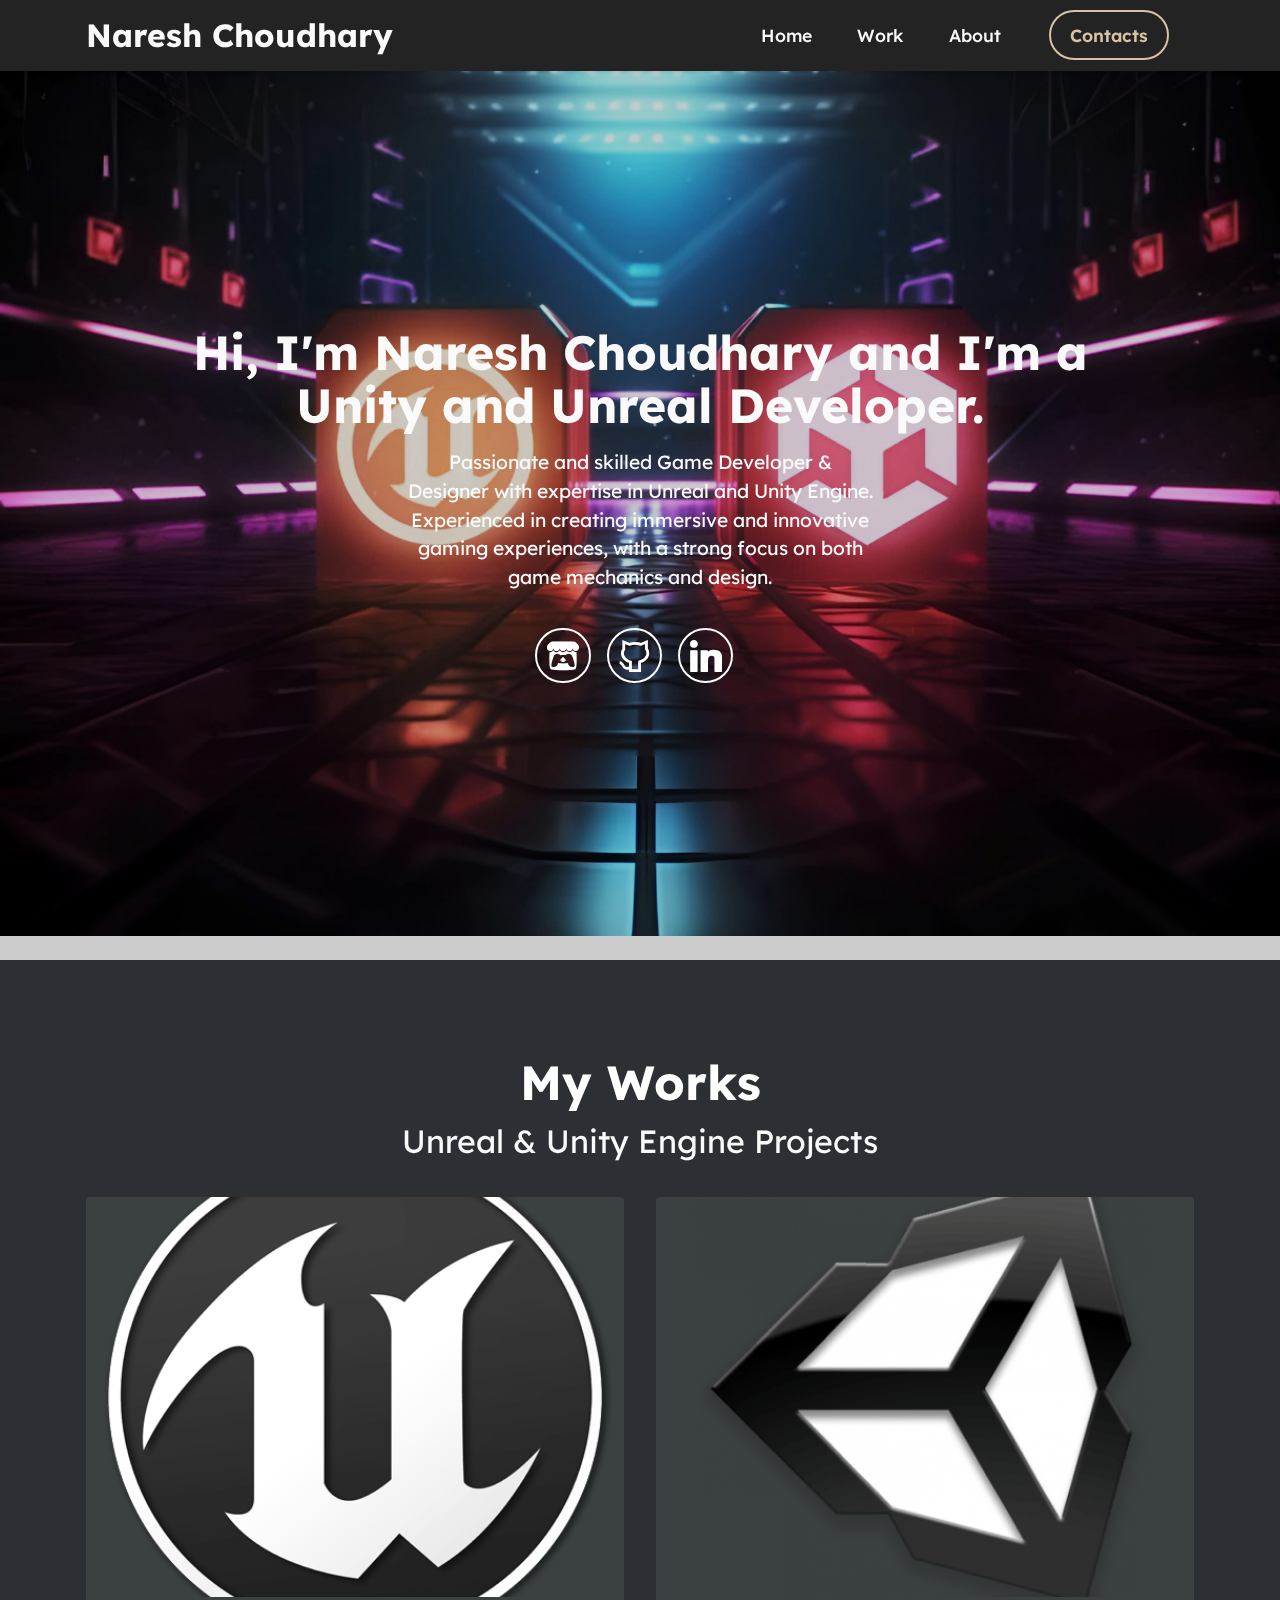
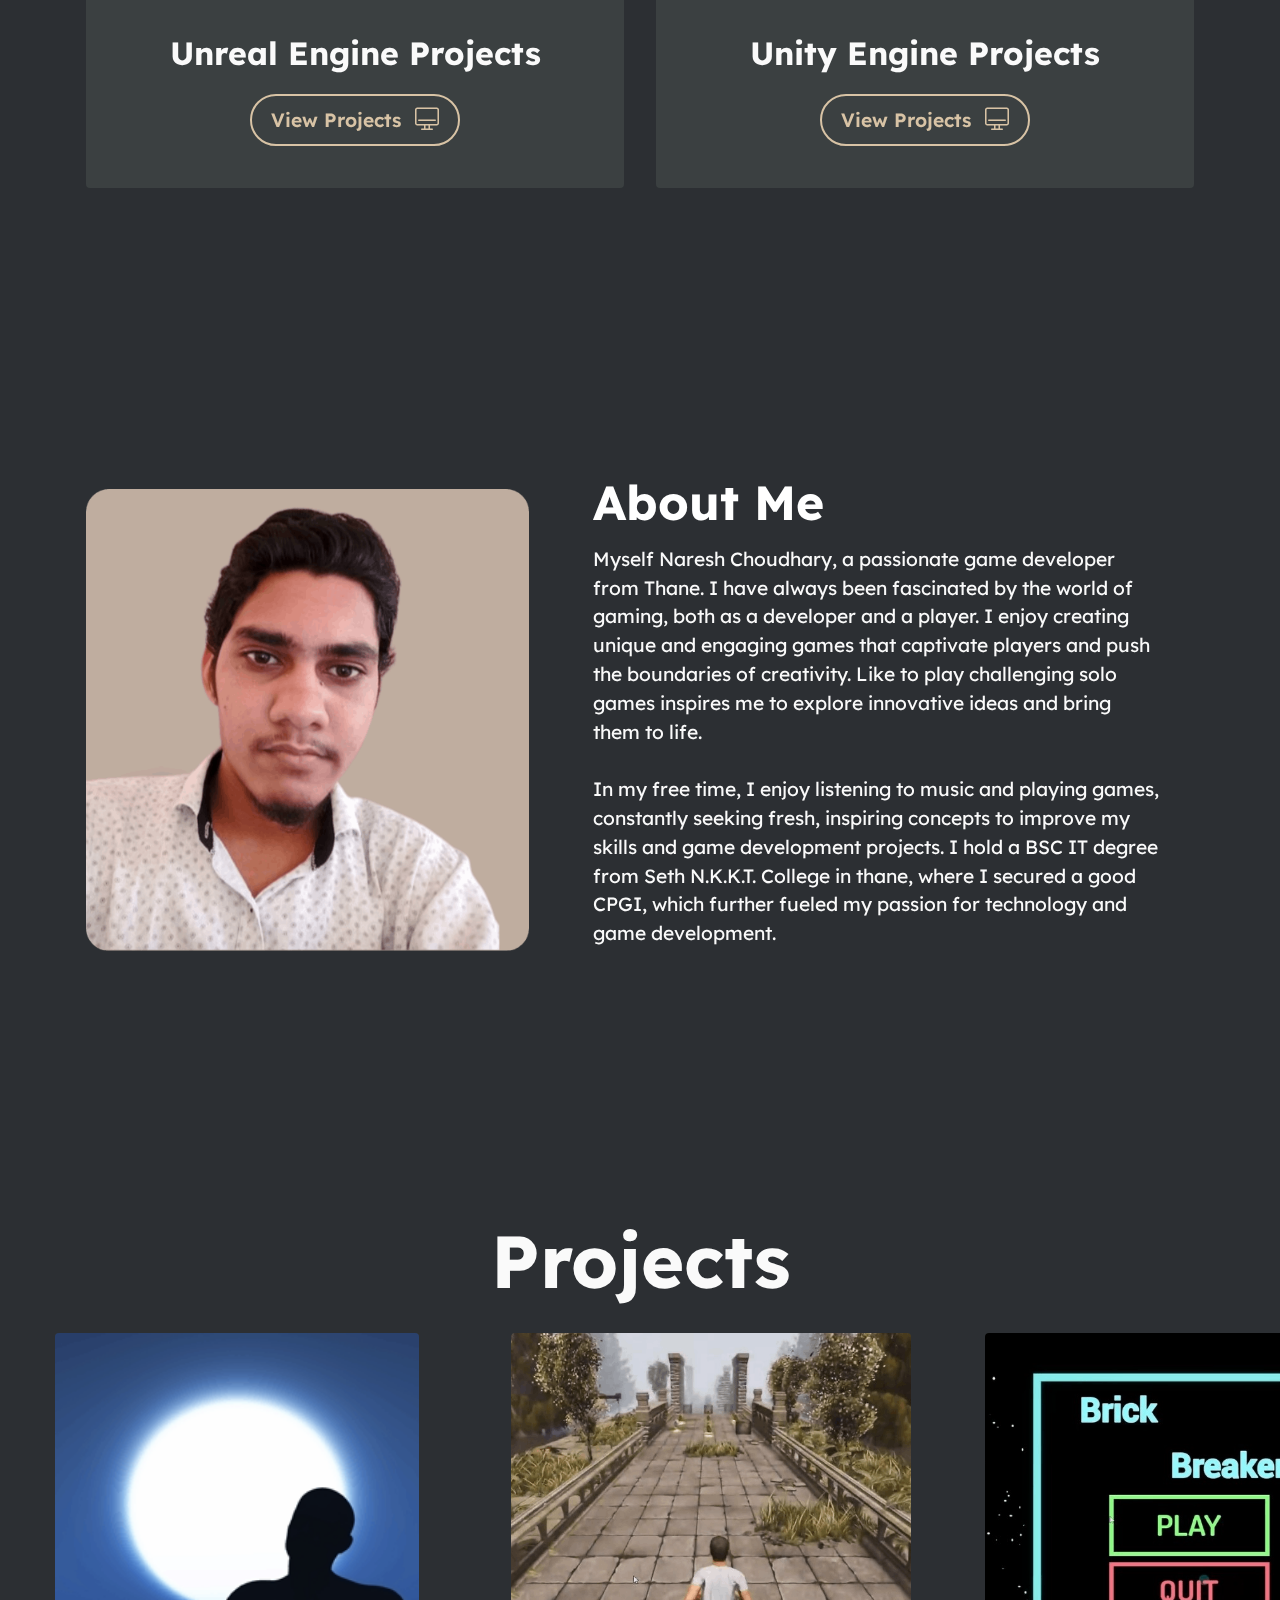
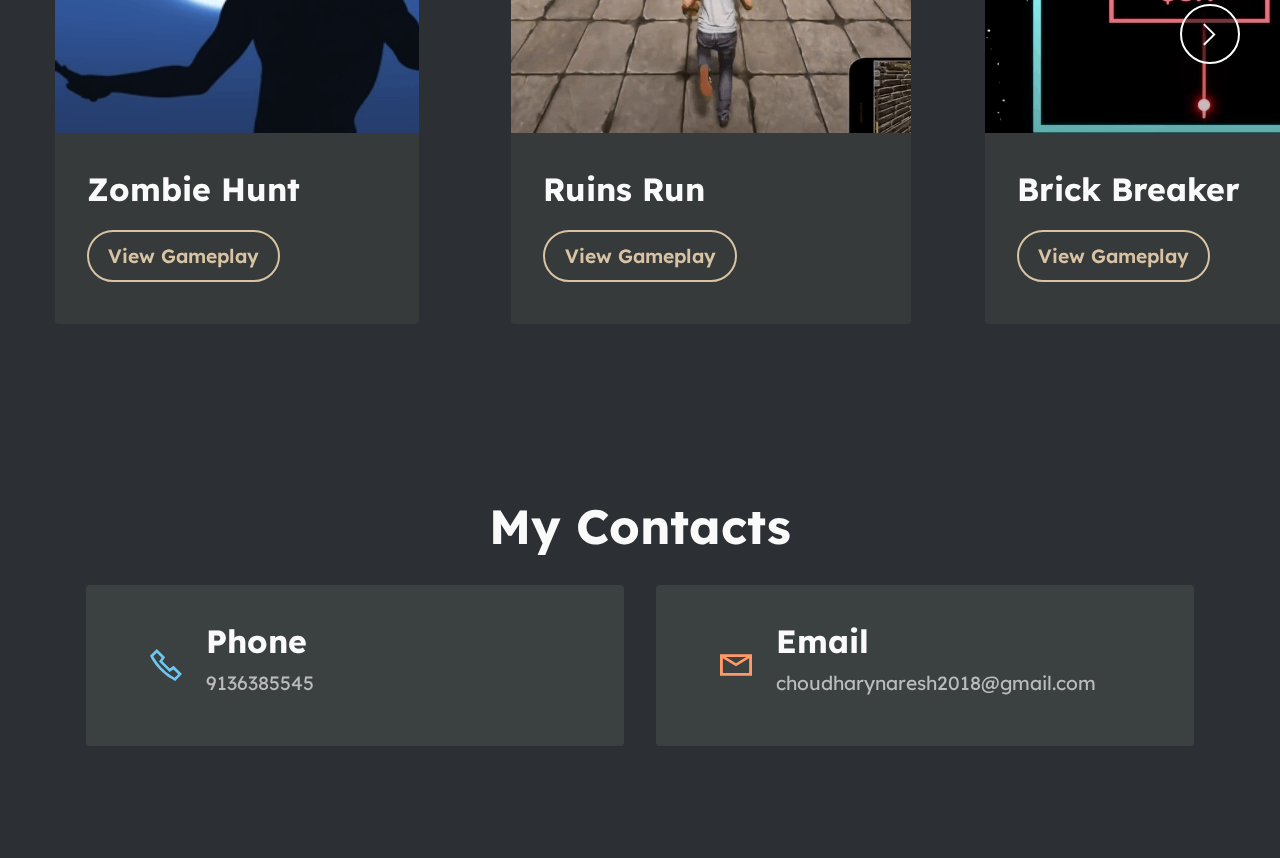
==== commit 5698f5be: "Update" ====
--- a/index.html
+++ b/index.html
@@ -22,7 +22,7 @@
   <link rel="stylesheet" href="assets/theme/css/style.css">
   <link rel="preload" href="https://fonts.googleapis.com/css?family=Lexend:100,200,300,400,500,600,700,800,900&display=swap" as="style" onload="this.onload=null;this.rel='stylesheet'">
   <noscript><link rel="stylesheet" href="https://fonts.googleapis.com/css?family=Lexend:100,200,300,400,500,600,700,800,900&display=swap"></noscript>
-  <link rel="preload" as="style" href="assets/mobirise/css/mbr-additional.css?v=7Q4PHJ"><link rel="stylesheet" href="assets/mobirise/css/mbr-additional.css?v=7Q4PHJ" type="text/css">
+  <link rel="preload" as="style" href="assets/mobirise/css/mbr-additional.css?v=UPYF1l"><link rel="stylesheet" href="assets/mobirise/css/mbr-additional.css?v=UPYF1l" type="text/css">
 
   
   
@@ -164,6 +164,203 @@
     </div>
 </section>
 
+<section data-bs-version="5.1" class="slider4 mbr-embla cid-uEcYSKIe8A" id="slider4-21">
+    
+    
+    <div class="position-relative text-center">
+        <div class="mbr-section-head">
+            <h4 class="mbr-section-title mbr-fonts-style align-center mb-0 display-1"><strong>Projects</strong></h4>
+            
+        </div>
+        <div class="embla mt-4" data-skip-snaps="true" data-align="center" data-contain-scroll="trimSnaps" data-auto-play-interval="5" data-draggable="true">
+            <div class="embla__viewport container-fluid">
+                <div class="embla__container">
+                    <div class="embla__slide slider-image item active" style="margin-left: 2rem; margin-right: 2rem;">
+                        <div class="slide-content">
+                            <div class="item-wrapper">
+                                <div class="item-img">
+                                    <img src="assets/images/gamelogo-255x280.png" alt="Mobirise Website Builder" data-slide-to="0" data-bs-slide-to="0">
+                                </div>
+                            </div>
+                            <div class="item-content">
+                                <h5 class="item-title mbr-fonts-style display-5"><strong>Zombie Hunt</strong></h5>
+                                
+                                
+                            </div>
+                            <div class="mbr-section-btn item-footer mt-2"><a href="page2.html#image1-c" class="btn item-btn btn-secondary-outline display-7">View Gameplay</a></div>
+                        </div>
+                    </div><div class="embla__slide slider-image item" style="margin-left: 2rem; margin-right: 2rem;">
+                        <div class="slide-content">
+                            <div class="item-wrapper">
+                                <div class="item-img">
+                                    <img src="assets/images/5-629x630.png" alt="Mobirise Website Builder" data-slide-to="1" data-bs-slide-to="1">
+                                </div>
+                            </div>
+                            <div class="item-content">
+                                <h5 class="item-title mbr-fonts-style display-5"><strong>Ruins Run</strong></h5>
+                                
+                                
+                            </div>
+                            <div class="mbr-section-btn item-footer mt-2"><a href="page2.html#image1-e" class="btn item-btn btn-secondary-outline display-7">View Gameplay</a></div>
+                        </div>
+                    </div><div class="embla__slide slider-image item" style="margin-left: 2rem; margin-right: 2rem;">
+                        <div class="slide-content">
+                            <div class="item-wrapper">
+                                <div class="item-img">
+                                    <img src="assets/images/1-634x634.png" alt="Mobirise Website Builder" data-slide-to="2" data-bs-slide-to="2">
+                                </div>
+                            </div>
+                            <div class="item-content">
+                                <h5 class="item-title mbr-fonts-style display-5"><strong>Brick Breaker</strong></h5>
+                                
+                                
+                            </div>
+                            <div class="mbr-section-btn item-footer mt-2"><a href="page2.html#slider4-1n" class="btn item-btn btn-secondary-outline display-7">View Gameplay</a></div>
+                        </div>
+                    </div><div class="embla__slide slider-image item" style="margin-left: 2rem; margin-right: 2rem;">
+                        <div class="slide-content">
+                            <div class="item-wrapper">
+                                <div class="item-img">
+                                    <img src="assets/images/2-634x635.png" alt="Mobirise Website Builder" data-slide-to="3" data-bs-slide-to="3">
+                                </div>
+                            </div>
+                            <div class="item-content">
+                                <h5 class="item-title mbr-fonts-style display-5"><strong>City Runner</strong><strong><br></strong></h5>
+                                
+                                
+                            </div>
+                            <div class="mbr-section-btn item-footer mt-2"><a href="page2.html#slider4-1o" class="btn item-btn btn-secondary-outline display-7">View Gameplay</a></div>
+                        </div>
+                    </div>
+                    
+                    
+                    <div class="embla__slide slider-image item" style="margin-left: 2rem; margin-right: 2rem;">
+                        <div class="slide-content">
+                            <div class="item-wrapper">
+                                <div class="item-img">
+                                    <img src="assets/images/4-1-630x630.png" alt="Mobirise Website Builder" data-slide-to="4" data-bs-slide-to="4">
+                                </div>
+                            </div>
+                            <div class="item-content">
+                                <h5 class="item-title mbr-fonts-style display-5"><strong>The Knight</strong></h5>
+                                
+                                
+                            </div>
+                            <div class="mbr-section-btn item-footer mt-2"><a href="page2.html#slider4-1p" class="btn item-btn btn-secondary-outline display-7">View Gameplay</a></div>
+                        </div>
+                    </div><div class="embla__slide slider-image item" style="margin-left: 2rem; margin-right: 2rem;">
+                        <div class="slide-content">
+                            <div class="item-wrapper">
+                                <div class="item-img">
+                                    <img src="assets/images/5-592x593.png" alt="Mobirise Website Builder" data-slide-to="5" data-bs-slide-to="5">
+                                </div>
+                            </div>
+                            <div class="item-content">
+                                <h5 class="item-title mbr-fonts-style display-5"><strong>Snake Rush</strong></h5>
+                                
+                                
+                            </div>
+                            <div class="mbr-section-btn item-footer mt-2"><a href="page2.html#video4-j" class="btn item-btn btn-secondary-outline display-7">View Gameplay</a></div>
+                        </div>
+                    </div><div class="embla__slide slider-image item" style="margin-left: 2rem; margin-right: 2rem;">
+                        <div class="slide-content">
+                            <div class="item-wrapper">
+                                <div class="item-img">
+                                    <img src="assets/images/5-645x646.png" alt="Mobirise Website Builder" data-slide-to="6" data-bs-slide-to="6">
+                                </div>
+                            </div>
+                            <div class="item-content">
+                                <h5 class="item-title mbr-fonts-style display-5"><strong>Zombie Hunt</strong></h5>
+                                
+                                
+                            </div>
+                            <div class="mbr-section-btn item-footer mt-2"><a href="page1.html#image1-3" class="btn item-btn btn-secondary-outline display-7">View Gameplay</a></div>
+                        </div>
+                    </div><div class="embla__slide slider-image item" style="margin-left: 2rem; margin-right: 2rem;">
+                        <div class="slide-content">
+                            <div class="item-wrapper">
+                                <div class="item-img">
+                                    <img src="assets/images/r4-copy-580x580.png" alt="Mobirise Website Builder" data-slide-to="7" data-bs-slide-to="7">
+                                </div>
+                            </div>
+                            <div class="item-content">
+                                <h5 class="item-title mbr-fonts-style display-5"><strong>Snakes And Ladders</strong></h5>
+                                
+                                
+                            </div>
+                            <div class="mbr-section-btn item-footer mt-2"><a href="page1.html#slider4-1u" class="btn item-btn btn-secondary-outline display-7">View Gameplay</a></div>
+                        </div>
+                    </div><div class="embla__slide slider-image item" style="margin-left: 2rem; margin-right: 2rem;">
+                        <div class="slide-content">
+                            <div class="item-wrapper">
+                                <div class="item-img">
+                                    <img src="assets/images/r8-580x580.jpg" alt="Mobirise Website Builder" data-slide-to="8" data-bs-slide-to="8">
+                                </div>
+                            </div>
+                            <div class="item-content">
+                                <h5 class="item-title mbr-fonts-style display-5"><strong>Royal Bite</strong></h5>
+                                
+                                
+                            </div>
+                            <div class="mbr-section-btn item-footer mt-2"><a href="page1.html#slider4-1v" class="btn item-btn btn-secondary-outline display-7">View Gameplay</a></div>
+                        </div>
+                    </div><div class="embla__slide slider-image item" style="margin-left: 2rem; margin-right: 2rem;">
+                        <div class="slide-content">
+                            <div class="item-wrapper">
+                                <div class="item-img">
+                                    <img src="assets/images/r3-580x580.jpg" alt="Mobirise Website Builder" data-slide-to="9" data-bs-slide-to="9">
+                                </div>
+                            </div>
+                            <div class="item-content">
+                                <h5 class="item-title mbr-fonts-style display-5"><strong>Ping Pong</strong></h5>
+                                
+                                
+                            </div>
+                            <div class="mbr-section-btn item-footer mt-2"><a href="page1.html#slider4-1w" class="btn item-btn btn-secondary-outline display-7">View Gameplay</a></div>
+                        </div>
+                    </div><div class="embla__slide slider-image item" style="margin-left: 2rem; margin-right: 2rem;">
+                        <div class="slide-content">
+                            <div class="item-wrapper">
+                                <div class="item-img">
+                                    <img src="assets/images/r4-580x580.jpg" alt="Mobirise Website Builder" data-slide-to="10" data-bs-slide-to="10">
+                                </div>
+                            </div>
+                            <div class="item-content">
+                                <h5 class="item-title mbr-fonts-style display-5"><strong>Nina Dash</strong></h5>
+                                
+                                
+                            </div>
+                            <div class="mbr-section-btn item-footer mt-2"><a href="page1.html#slider4-1x" class="btn item-btn btn-secondary-outline display-7">View Gameplay</a></div>
+                        </div>
+                    </div><div class="embla__slide slider-image item" style="margin-left: 2rem; margin-right: 2rem;">
+                        <div class="slide-content">
+                            <div class="item-wrapper">
+                                <div class="item-img">
+                                    <img src="assets/images/r4-1-580x580.jpg" alt="Mobirise Website Builder" data-slide-to="11" data-bs-slide-to="11">
+                                </div>
+                            </div>
+                            <div class="item-content">
+                                <h5 class="item-title mbr-fonts-style display-5"><strong>Nina Dash</strong></h5>
+                                
+                                
+                            </div>
+                            <div class="mbr-section-btn item-footer mt-2"><a href="page1.html#video4-14" class="btn item-btn btn-secondary-outline display-7">View Gameplay</a></div>
+                        </div>
+                    </div>
+                </div>
+            </div>
+            <button class="embla__button embla__button--prev">
+                <span class="mobi-mbri mobi-mbri-arrow-prev mbr-iconfont" aria-hidden="true"></span>
+                <span class="sr-only visually-hidden visually-hidden">Previous</span>
+            </button>
+            <button class="embla__button embla__button--next">
+                <span class="mobi-mbri mobi-mbri-arrow-next mbr-iconfont" aria-hidden="true"></span>
+                <span class="sr-only visually-hidden visually-hidden">Next</span>
+            </button>
+        </div>
+    </div>
+</section>
+
 <section data-bs-version="5.1" class="contacts2 cid-uAXq2lXsMi" id="contacts2-1h">
     <!---->
     
@@ -202,26 +399,14 @@
                     </div>
                 </div>
             </div>
-            <div class="card col-12 col-md-6">
-                <div class="card-wrapper">
-                    <div class="image-wrapper">
-                        <span class="mbr-iconfont mobi-mbri-globe mobi-mbri" style="color: rgb(53, 210, 53); fill: rgb(53, 210, 53);"></span>
-                    </div>
-                    <div class="text-wrapper">
-                        <h6 class="card-title mbr-fonts-style mb-1 display-5">
-                            <strong>Address</strong>
-                        </h6>
-                        <p class="mbr-text mbr-fonts-style display-7">Hyde Park, manpada, thane west, mumbai, pincode - 400601.</p>
-                    </div>
-                </div>
-            </div>
+            
             
         </div>
     </div>
-</section> 
-<!--<section class="display-7" style="padding: 0;align-items: center;justify-content: center;flex-wrap: wrap;    align-content: center;display: flex;position: relative;height: 4rem;"><a href="https://mobiri.se/3718313" style="flex: 1 1;height: 4rem;position: absolute;width: 100%;z-index: 1;"><img alt="" style="height: 4rem;" src="[data-uri]"></a><p style="margin: 0;text-align: center;" class="display-7">&#8204;</p><a style="z-index:1" href="https://mobirise.com/builder/ai-website-creator.html">Free AI Website Creator</a></section> -->
-<script src="assets/bootstrap/js/bootstrap.bundle.min.js"></script>  <script src="assets/parallax/jarallax.js"></script>  <script src="assets/smoothscroll/smooth-scroll.js"></script>  <script src="assets/ytplayer/index.js"></script>  <script src="assets/dropdown/js/navbar-dropdown.js"></script>  <script src="assets/theme/js/script.js"></script>  
-  
- 
+</section>
+<!--<section class="display-7" style="padding: 0;align-items: center;justify-content: center;flex-wrap: wrap;    align-content: center;display: flex;position: relative;height: 4rem;"><a href="https://mobiri.se/3718313" style="flex: 1 1;height: 4rem;position: absolute;width: 100%;z-index: 1;"><img alt="" style="height: 4rem;" src="[data-uri]"></a><p style="margin: 0;text-align: center;" class="display-7">&#8204;</p><a style="z-index:1" href="https://mobirise.com/builder/ai-website-generator.html">AI Website Generator</a></section>-->
+<script src="assets/bootstrap/js/bootstrap.bundle.min.js"></script>  <script src="assets/parallax/jarallax.js"></script>  <script src="assets/smoothscroll/smooth-scroll.js"></script>  <script src="assets/ytplayer/index.js"></script>  <script src="assets/dropdown/js/navbar-dropdown.js"></script>  <script src="assets/embla/embla.min.js"></script>  <script src="assets/embla/script.js"></script>  <script src="assets/theme/js/script.js"></script>  
+  
+  
 </body>
 </html>--- a/assets/mobirise/css/mbr-additional.css
+++ b/assets/mobirise/css/mbr-additional.css
@@ -1055,7 +1055,7 @@
   }
 }
 .cid-uAXjOtYGFp {
-  background-image: url("../../../assets/images/dev.webp");
+  background-image: url("../../../assets/images/ue-vs-unity-last-2000x1500.jpg");
 }
 .cid-uAXjOtYGFp .mbr-fallback-image.disabled {
   display: none;
@@ -1079,23 +1079,23 @@
   font-size: 32px;
   border-radius: 50%;
   padding: 0.6rem;
-  border: 2px solid #fafafa;
+  border: 2px solid #ffffff;
   transition: all 0.3s;
-  color: #fafafa;
+  color: #ffffff;
 }
 .cid-uAXjOtYGFp .social-row .soc-item .mbr-iconfont:hover {
-  background-color: #fafafa;
+  background-color: #ffffff;
   color: #000000;
 }
 .cid-uAXjOtYGFp .mbr-section-title {
   text-align: center;
-  color: #ffffff;
+  color: #fafafa;
 }
 .cid-uAXjOtYGFp .mbr-text,
 .cid-uAXjOtYGFp .mbr-section-btn,
 .cid-uAXjOtYGFp .social-row {
   text-align: center;
-  color: #ffffff;
+  color: #fafafa;
 }
 .cid-uArbADLs8k {
   padding-top: 6rem;
@@ -1186,6 +1186,150 @@
 .cid-sFF75ZhH2d .mbr-text {
   color: #fafafa;
   text-align: left;
+}
+.cid-uEcYSKIe8A {
+  padding-top: 7rem;
+  padding-bottom: 6rem;
+  background-color: #2c2f33;
+}
+.cid-uEcYSKIe8A img,
+.cid-uEcYSKIe8A .item-img {
+  width: 100%;
+  height: 100%;
+  height: 400px;
+  object-fit: cover;
+}
+.cid-uEcYSKIe8A .item:focus,
+.cid-uEcYSKIe8A span:focus {
+  outline: none;
+}
+.cid-uEcYSKIe8A .item-wrapper {
+  position: relative;
+}
+.cid-uEcYSKIe8A .slide-content {
+  position: relative;
+  border-radius: 4px;
+  background: #363a3a;
+  height: 100%;
+  display: flex;
+  overflow: hidden;
+  flex-flow: column nowrap;
+}
+@media (min-width: 992px) {
+  .cid-uEcYSKIe8A .slide-content .item-content {
+    padding: 2rem 2rem 0;
+  }
+  .cid-uEcYSKIe8A .slide-content .item-footer {
+    padding: 0 2rem 2rem;
+  }
+}
+@media (max-width: 991px) {
+  .cid-uEcYSKIe8A .slide-content .item-content {
+    padding: 1rem 1rem 0;
+  }
+  .cid-uEcYSKIe8A .slide-content .item-footer {
+    padding: 0 1rem 1rem;
+  }
+}
+.cid-uEcYSKIe8A .mbr-section-btn {
+  margin-top: auto !important;
+}
+.cid-uEcYSKIe8A .mbr-section-title {
+  color: #fafafa;
+  text-align: center;
+}
+.cid-uEcYSKIe8A .mbr-text,
+.cid-uEcYSKIe8A .mbr-section-btn {
+  text-align: left;
+}
+.cid-uEcYSKIe8A .item-title {
+  text-align: left;
+  color: #fafafa;
+}
+.cid-uEcYSKIe8A .item-subtitle {
+  text-align: left;
+}
+.cid-uEcYSKIe8A .embla__slide {
+  display: flex;
+  justify-content: center;
+  position: relative;
+  min-width: 410px;
+  max-width: 410px;
+}
+@media (max-width: 768px) {
+  .cid-uEcYSKIe8A .embla__slide {
+    min-width: 70%;
+    max-width: initial;
+    margin-left: 1rem !important;
+    margin-right: 1rem !important;
+  }
+}
+.cid-uEcYSKIe8A .embla__button--next,
+.cid-uEcYSKIe8A .embla__button--prev {
+  display: flex;
+}
+.cid-uEcYSKIe8A .embla__button {
+  top: 50%;
+  width: 60px;
+  height: 60px;
+  margin-top: -1.5rem;
+  font-size: 22px;
+  background-color: rgba(0, 0, 0, 0.5);
+  color: #fff;
+  border: 2px solid #fff;
+  border-radius: 50%;
+  transition: all 0.3s;
+  position: absolute;
+  display: flex;
+  justify-content: center;
+  align-items: center;
+}
+@media (max-width: 768px) {
+  .cid-uEcYSKIe8A .embla__button {
+    display: none;
+  }
+}
+.cid-uEcYSKIe8A .embla__button:disabled {
+  cursor: default;
+  display: none;
+}
+.cid-uEcYSKIe8A .embla__button:hover {
+  background: #000;
+  color: rgba(255, 255, 255, 0.5);
+}
+.cid-uEcYSKIe8A .embla__button.embla__button--prev {
+  left: 0;
+  margin-left: 2.5rem;
+}
+.cid-uEcYSKIe8A .embla__button.embla__button--next {
+  right: 0;
+  margin-right: 2.5rem;
+}
+@media (max-width: 767px) {
+  .cid-uEcYSKIe8A .embla__button {
+    top: auto;
+  }
+}
+.cid-uEcYSKIe8A .embla {
+  position: relative;
+  width: 100%;
+}
+.cid-uEcYSKIe8A .embla__viewport {
+  overflow: hidden;
+  width: 100%;
+}
+.cid-uEcYSKIe8A .embla__viewport.is-draggable {
+  cursor: grab;
+}
+.cid-uEcYSKIe8A .embla__viewport.is-dragging {
+  cursor: grabbing;
+}
+.cid-uEcYSKIe8A .embla__container {
+  display: flex;
+  user-select: none;
+  -webkit-touch-callout: none;
+  -khtml-user-select: none;
+  -webkit-tap-highlight-color: transparent;
 }
 .cid-uAXq2lXsMi {
   padding-top: 5rem;
--- a/assets/mobirise/css/mbr-additional.css
+++ b/assets/mobirise/css/mbr-additional.css
@@ -1055,7 +1055,7 @@
   }
 }
 .cid-uAXjOtYGFp {
-  background-image: url("../../../assets/images/dev.webp");
+  background-image: url("../../../assets/images/ue-vs-unity-last-2000x1500.jpg");
 }
 .cid-uAXjOtYGFp .mbr-fallback-image.disabled {
   display: none;
@@ -1079,23 +1079,23 @@
   font-size: 32px;
   border-radius: 50%;
   padding: 0.6rem;
-  border: 2px solid #fafafa;
+  border: 2px solid #ffffff;
   transition: all 0.3s;
-  color: #fafafa;
+  color: #ffffff;
 }
 .cid-uAXjOtYGFp .social-row .soc-item .mbr-iconfont:hover {
-  background-color: #fafafa;
+  background-color: #ffffff;
   color: #000000;
 }
 .cid-uAXjOtYGFp .mbr-section-title {
   text-align: center;
-  color: #ffffff;
+  color: #fafafa;
 }
 .cid-uAXjOtYGFp .mbr-text,
 .cid-uAXjOtYGFp .mbr-section-btn,
 .cid-uAXjOtYGFp .social-row {
   text-align: center;
-  color: #ffffff;
+  color: #fafafa;
 }
 .cid-uArbADLs8k {
   padding-top: 6rem;
@@ -1186,6 +1186,150 @@
 .cid-sFF75ZhH2d .mbr-text {
   color: #fafafa;
   text-align: left;
+}
+.cid-uEcYSKIe8A {
+  padding-top: 7rem;
+  padding-bottom: 6rem;
+  background-color: #2c2f33;
+}
+.cid-uEcYSKIe8A img,
+.cid-uEcYSKIe8A .item-img {
+  width: 100%;
+  height: 100%;
+  height: 400px;
+  object-fit: cover;
+}
+.cid-uEcYSKIe8A .item:focus,
+.cid-uEcYSKIe8A span:focus {
+  outline: none;
+}
+.cid-uEcYSKIe8A .item-wrapper {
+  position: relative;
+}
+.cid-uEcYSKIe8A .slide-content {
+  position: relative;
+  border-radius: 4px;
+  background: #363a3a;
+  height: 100%;
+  display: flex;
+  overflow: hidden;
+  flex-flow: column nowrap;
+}
+@media (min-width: 992px) {
+  .cid-uEcYSKIe8A .slide-content .item-content {
+    padding: 2rem 2rem 0;
+  }
+  .cid-uEcYSKIe8A .slide-content .item-footer {
+    padding: 0 2rem 2rem;
+  }
+}
+@media (max-width: 991px) {
+  .cid-uEcYSKIe8A .slide-content .item-content {
+    padding: 1rem 1rem 0;
+  }
+  .cid-uEcYSKIe8A .slide-content .item-footer {
+    padding: 0 1rem 1rem;
+  }
+}
+.cid-uEcYSKIe8A .mbr-section-btn {
+  margin-top: auto !important;
+}
+.cid-uEcYSKIe8A .mbr-section-title {
+  color: #fafafa;
+  text-align: center;
+}
+.cid-uEcYSKIe8A .mbr-text,
+.cid-uEcYSKIe8A .mbr-section-btn {
+  text-align: left;
+}
+.cid-uEcYSKIe8A .item-title {
+  text-align: left;
+  color: #fafafa;
+}
+.cid-uEcYSKIe8A .item-subtitle {
+  text-align: left;
+}
+.cid-uEcYSKIe8A .embla__slide {
+  display: flex;
+  justify-content: center;
+  position: relative;
+  min-width: 410px;
+  max-width: 410px;
+}
+@media (max-width: 768px) {
+  .cid-uEcYSKIe8A .embla__slide {
+    min-width: 70%;
+    max-width: initial;
+    margin-left: 1rem !important;
+    margin-right: 1rem !important;
+  }
+}
+.cid-uEcYSKIe8A .embla__button--next,
+.cid-uEcYSKIe8A .embla__button--prev {
+  display: flex;
+}
+.cid-uEcYSKIe8A .embla__button {
+  top: 50%;
+  width: 60px;
+  height: 60px;
+  margin-top: -1.5rem;
+  font-size: 22px;
+  background-color: rgba(0, 0, 0, 0.5);
+  color: #fff;
+  border: 2px solid #fff;
+  border-radius: 50%;
+  transition: all 0.3s;
+  position: absolute;
+  display: flex;
+  justify-content: center;
+  align-items: center;
+}
+@media (max-width: 768px) {
+  .cid-uEcYSKIe8A .embla__button {
+    display: none;
+  }
+}
+.cid-uEcYSKIe8A .embla__button:disabled {
+  cursor: default;
+  display: none;
+}
+.cid-uEcYSKIe8A .embla__button:hover {
+  background: #000;
+  color: rgba(255, 255, 255, 0.5);
+}
+.cid-uEcYSKIe8A .embla__button.embla__button--prev {
+  left: 0;
+  margin-left: 2.5rem;
+}
+.cid-uEcYSKIe8A .embla__button.embla__button--next {
+  right: 0;
+  margin-right: 2.5rem;
+}
+@media (max-width: 767px) {
+  .cid-uEcYSKIe8A .embla__button {
+    top: auto;
+  }
+}
+.cid-uEcYSKIe8A .embla {
+  position: relative;
+  width: 100%;
+}
+.cid-uEcYSKIe8A .embla__viewport {
+  overflow: hidden;
+  width: 100%;
+}
+.cid-uEcYSKIe8A .embla__viewport.is-draggable {
+  cursor: grab;
+}
+.cid-uEcYSKIe8A .embla__viewport.is-dragging {
+  cursor: grabbing;
+}
+.cid-uEcYSKIe8A .embla__container {
+  display: flex;
+  user-select: none;
+  -webkit-touch-callout: none;
+  -khtml-user-select: none;
+  -webkit-tap-highlight-color: transparent;
 }
 .cid-uAXq2lXsMi {
   padding-top: 5rem;
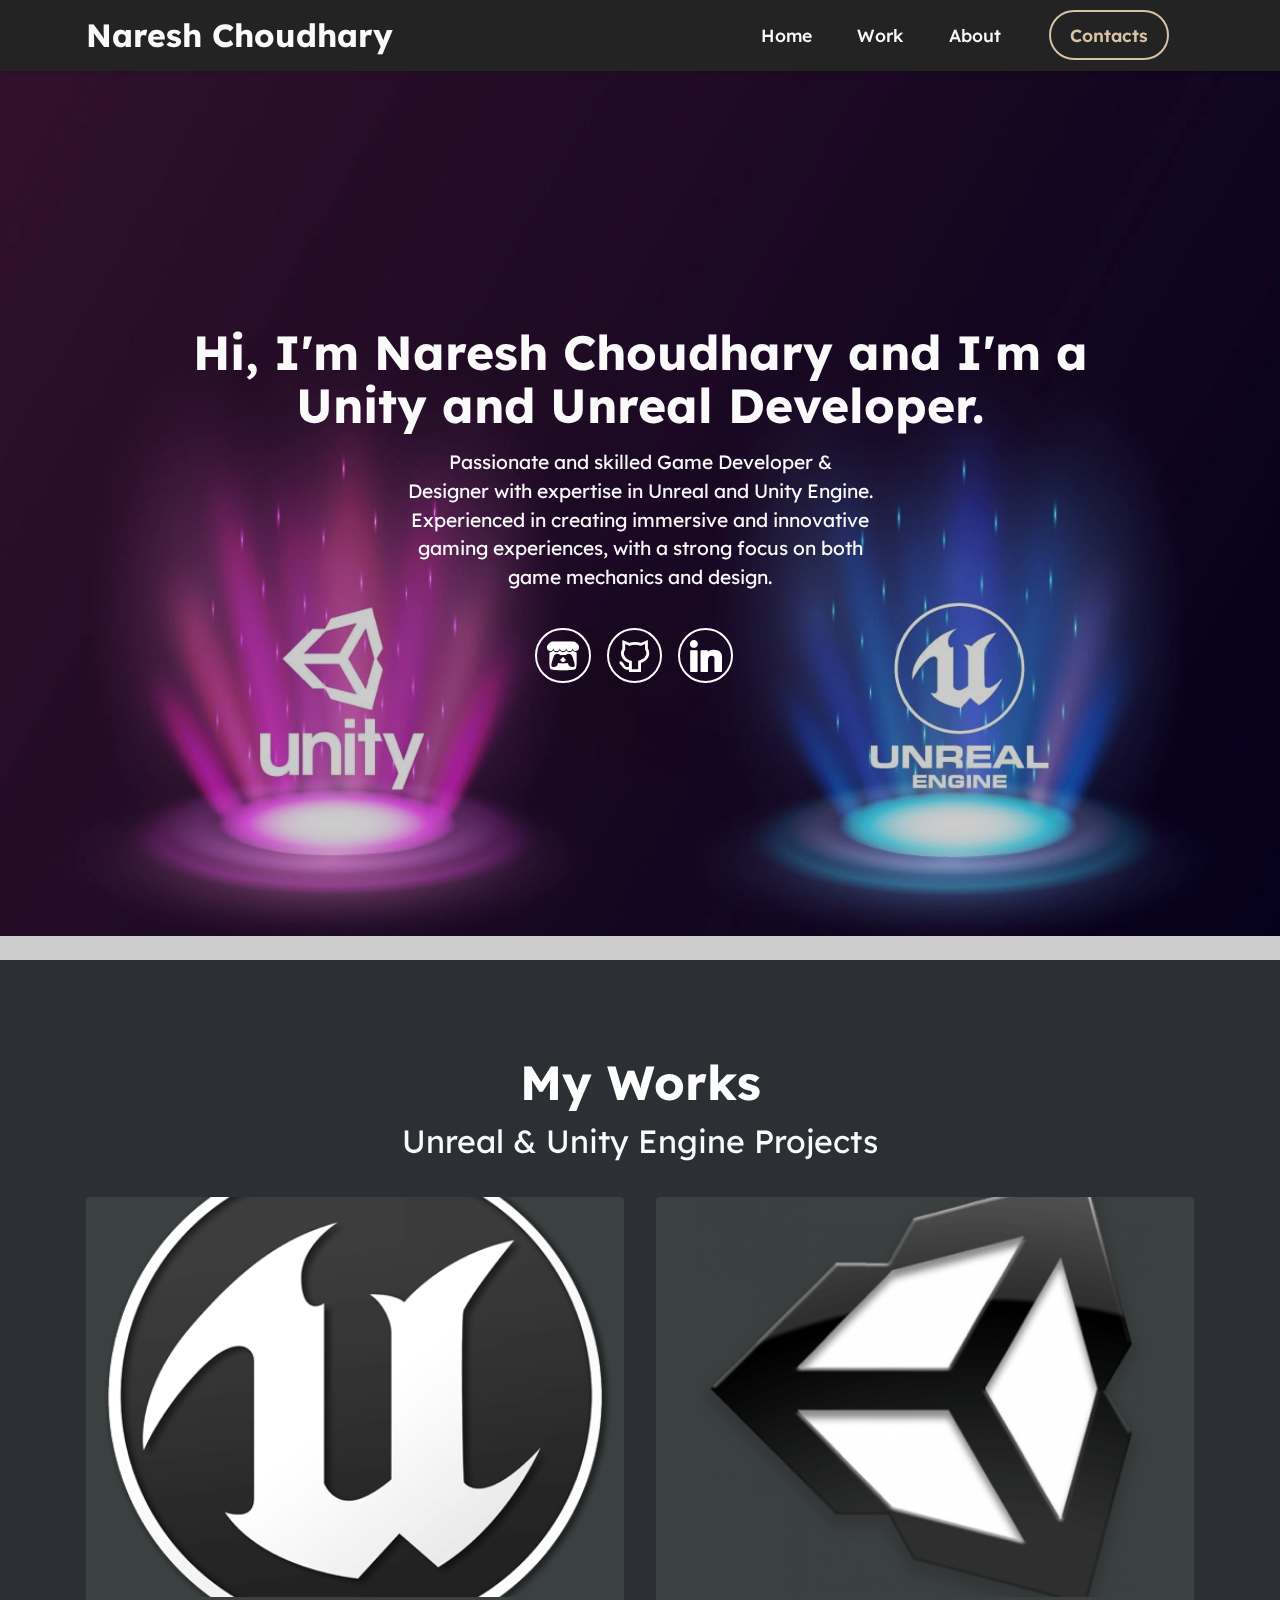
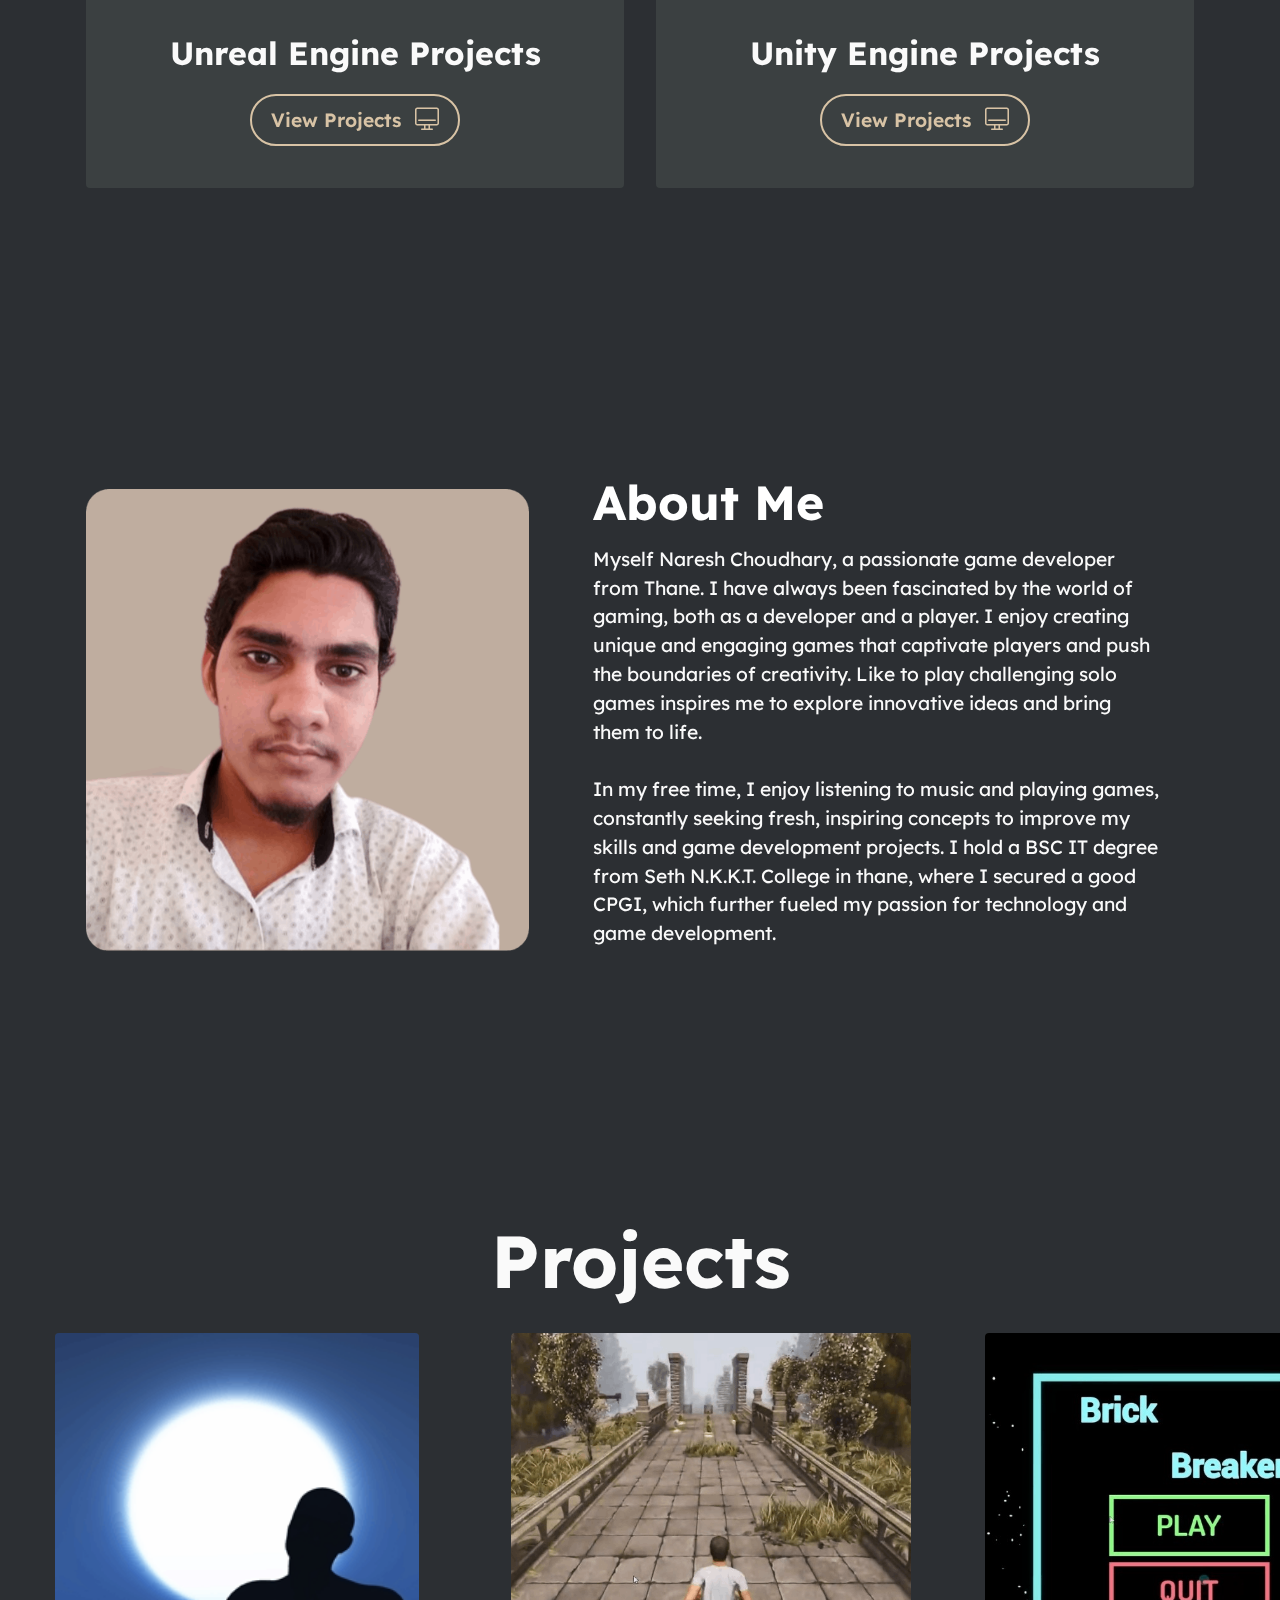
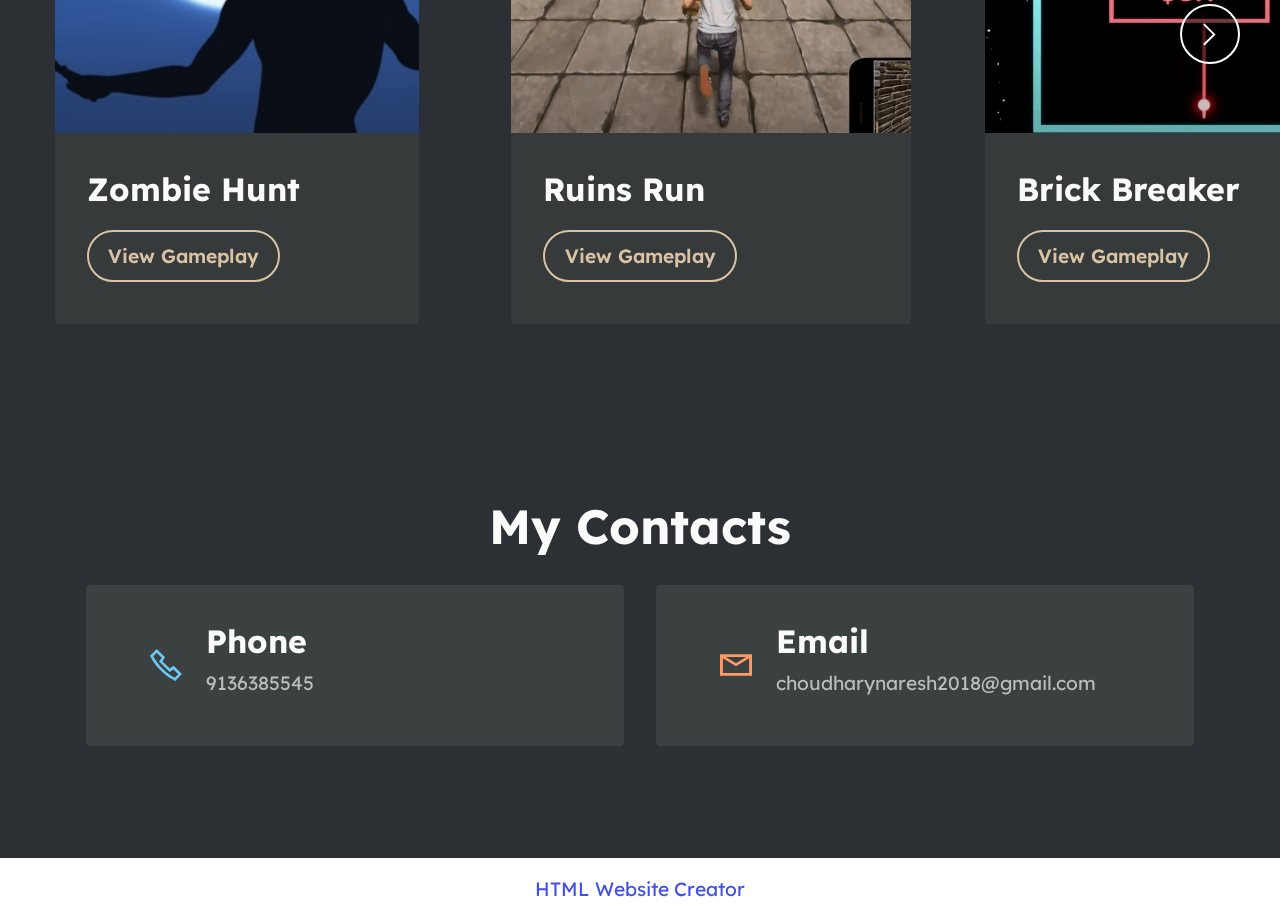
==== commit 729f2d0f: "." ====
--- a/index.html
+++ b/index.html
@@ -22,7 +22,7 @@
   <link rel="stylesheet" href="assets/theme/css/style.css">
   <link rel="preload" href="https://fonts.googleapis.com/css?family=Lexend:100,200,300,400,500,600,700,800,900&display=swap" as="style" onload="this.onload=null;this.rel='stylesheet'">
   <noscript><link rel="stylesheet" href="https://fonts.googleapis.com/css?family=Lexend:100,200,300,400,500,600,700,800,900&display=swap"></noscript>
-  <link rel="preload" as="style" href="assets/mobirise/css/mbr-additional.css?v=UPYF1l"><link rel="stylesheet" href="assets/mobirise/css/mbr-additional.css?v=UPYF1l" type="text/css">
+  <link rel="preload" as="style" href="assets/mobirise/css/mbr-additional.css?v=CKj0q9"><link rel="stylesheet" href="assets/mobirise/css/mbr-additional.css?v=CKj0q9" type="text/css">
 
   
   
@@ -118,7 +118,7 @@
                         
                         
                     </div>
-                    <div class="mbr-section-btn item-footer mt-2"><a href="page2.html" class="btn item-btn btn-secondary-outline display-7" target="_blank"><span class="mbrib-desktop mbr-iconfont mbr-iconfont-btn"></span>View Projects&nbsp;</a></div>
+                    <div class="mbr-section-btn item-footer mt-2"><a href="page2.html" class="btn item-btn btn-secondary-outline display-7"><span class="mbrib-desktop mbr-iconfont mbr-iconfont-btn"></span>View Projects&nbsp;</a></div>
                 </div>
             </div><div class="item features-image col-12 col-md-6 col-lg-6">
                 <div class="item-wrapper">
@@ -130,7 +130,7 @@
                         
                         
                     </div>
-                    <div class="mbr-section-btn item-footer mt-2"><a href="page1.html" class="btn item-btn btn-secondary-outline display-7" target="_blank"><span class="mbrib-desktop mbr-iconfont mbr-iconfont-btn"></span>View Projects&nbsp;</a></div>
+                    <div class="mbr-section-btn item-footer mt-2"><a href="page1.html" class="btn item-btn btn-secondary-outline display-7"><span class="mbrib-desktop mbr-iconfont mbr-iconfont-btn"></span>View Projects&nbsp;</a></div>
                 </div>
             </div>
             
@@ -403,9 +403,7 @@
             
         </div>
     </div>
-</section>
-<!--<section class="display-7" style="padding: 0;align-items: center;justify-content: center;flex-wrap: wrap;    align-content: center;display: flex;position: relative;height: 4rem;"><a href="https://mobiri.se/3718313" style="flex: 1 1;height: 4rem;position: absolute;width: 100%;z-index: 1;"><img alt="" style="height: 4rem;" src="[data-uri]"></a><p style="margin: 0;text-align: center;" class="display-7">&#8204;</p><a style="z-index:1" href="https://mobirise.com/builder/ai-website-generator.html">AI Website Generator</a></section>-->
-<script src="assets/bootstrap/js/bootstrap.bundle.min.js"></script>  <script src="assets/parallax/jarallax.js"></script>  <script src="assets/smoothscroll/smooth-scroll.js"></script>  <script src="assets/ytplayer/index.js"></script>  <script src="assets/dropdown/js/navbar-dropdown.js"></script>  <script src="assets/embla/embla.min.js"></script>  <script src="assets/embla/script.js"></script>  <script src="assets/theme/js/script.js"></script>  
+</section><section class="display-7" style="padding: 0;align-items: center;justify-content: center;flex-wrap: wrap;    align-content: center;display: flex;position: relative;height: 4rem;"><a href="https://mobiri.se/3718313" style="flex: 1 1;height: 4rem;position: absolute;width: 100%;z-index: 1;"><img alt="" style="height: 4rem;" src="[data-uri]"></a><p style="margin: 0;text-align: center;" class="display-7">&#8204;</p><a style="z-index:1" href="https://mobirise.com/html-builder.html">HTML Website Creator</a></section><script src="assets/bootstrap/js/bootstrap.bundle.min.js"></script>  <script src="assets/parallax/jarallax.js"></script>  <script src="assets/smoothscroll/smooth-scroll.js"></script>  <script src="assets/ytplayer/index.js"></script>  <script src="assets/dropdown/js/navbar-dropdown.js"></script>  <script src="assets/embla/embla.min.js"></script>  <script src="assets/embla/script.js"></script>  <script src="assets/theme/js/script.js"></script>  
   
   
 </body>
--- a/assets/mobirise/css/mbr-additional.css
+++ b/assets/mobirise/css/mbr-additional.css
@@ -1055,7 +1055,7 @@
   }
 }
 .cid-uAXjOtYGFp {
-  background-image: url("../../../assets/images/ue-vs-unity-last-2000x1500.jpg");
+  background-image: url("../../../assets/images/unity-vs-unreal-engine-banner-1-1920x1080.jpg");
 }
 .cid-uAXjOtYGFp .mbr-fallback-image.disabled {
   display: none;
--- a/assets/mobirise/css/mbr-additional.css
+++ b/assets/mobirise/css/mbr-additional.css
@@ -1055,7 +1055,7 @@
   }
 }
 .cid-uAXjOtYGFp {
-  background-image: url("../../../assets/images/ue-vs-unity-last-2000x1500.jpg");
+  background-image: url("../../../assets/images/unity-vs-unreal-engine-banner-1-1920x1080.jpg");
 }
 .cid-uAXjOtYGFp .mbr-fallback-image.disabled {
   display: none;
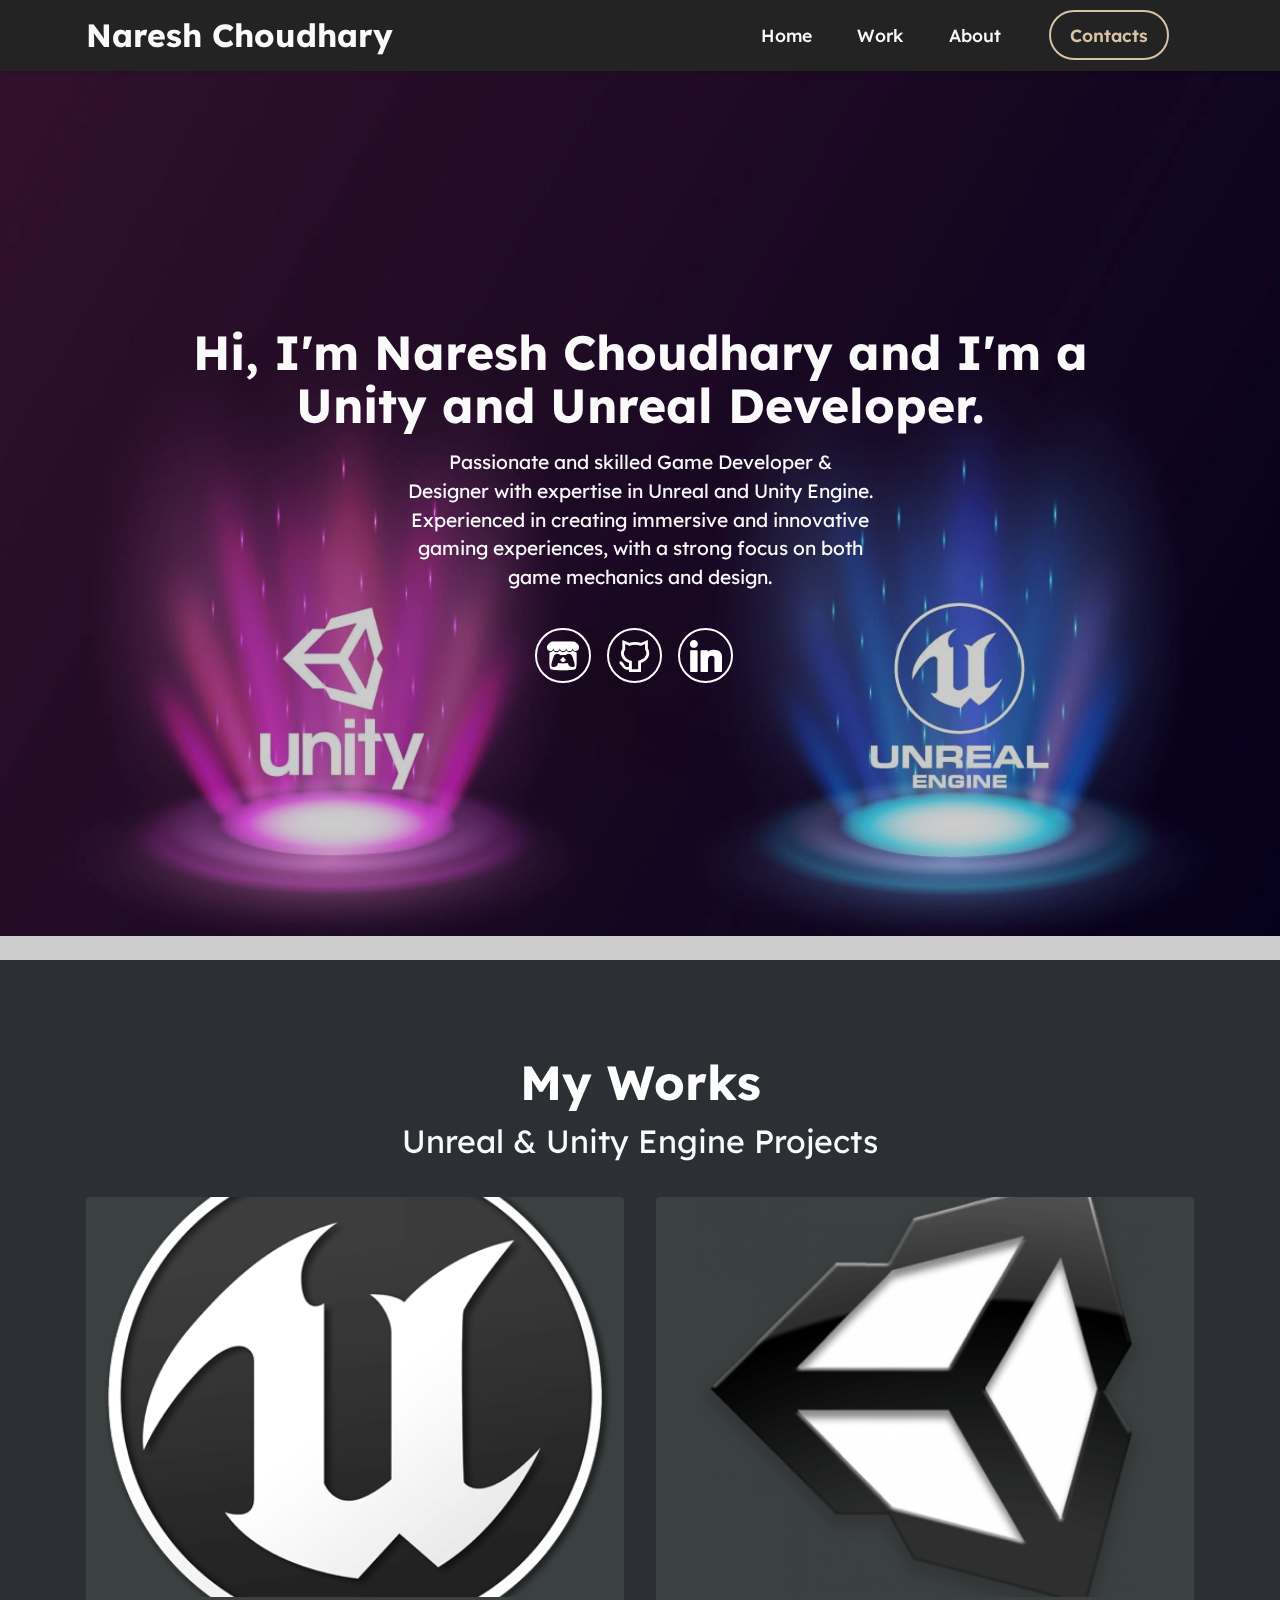
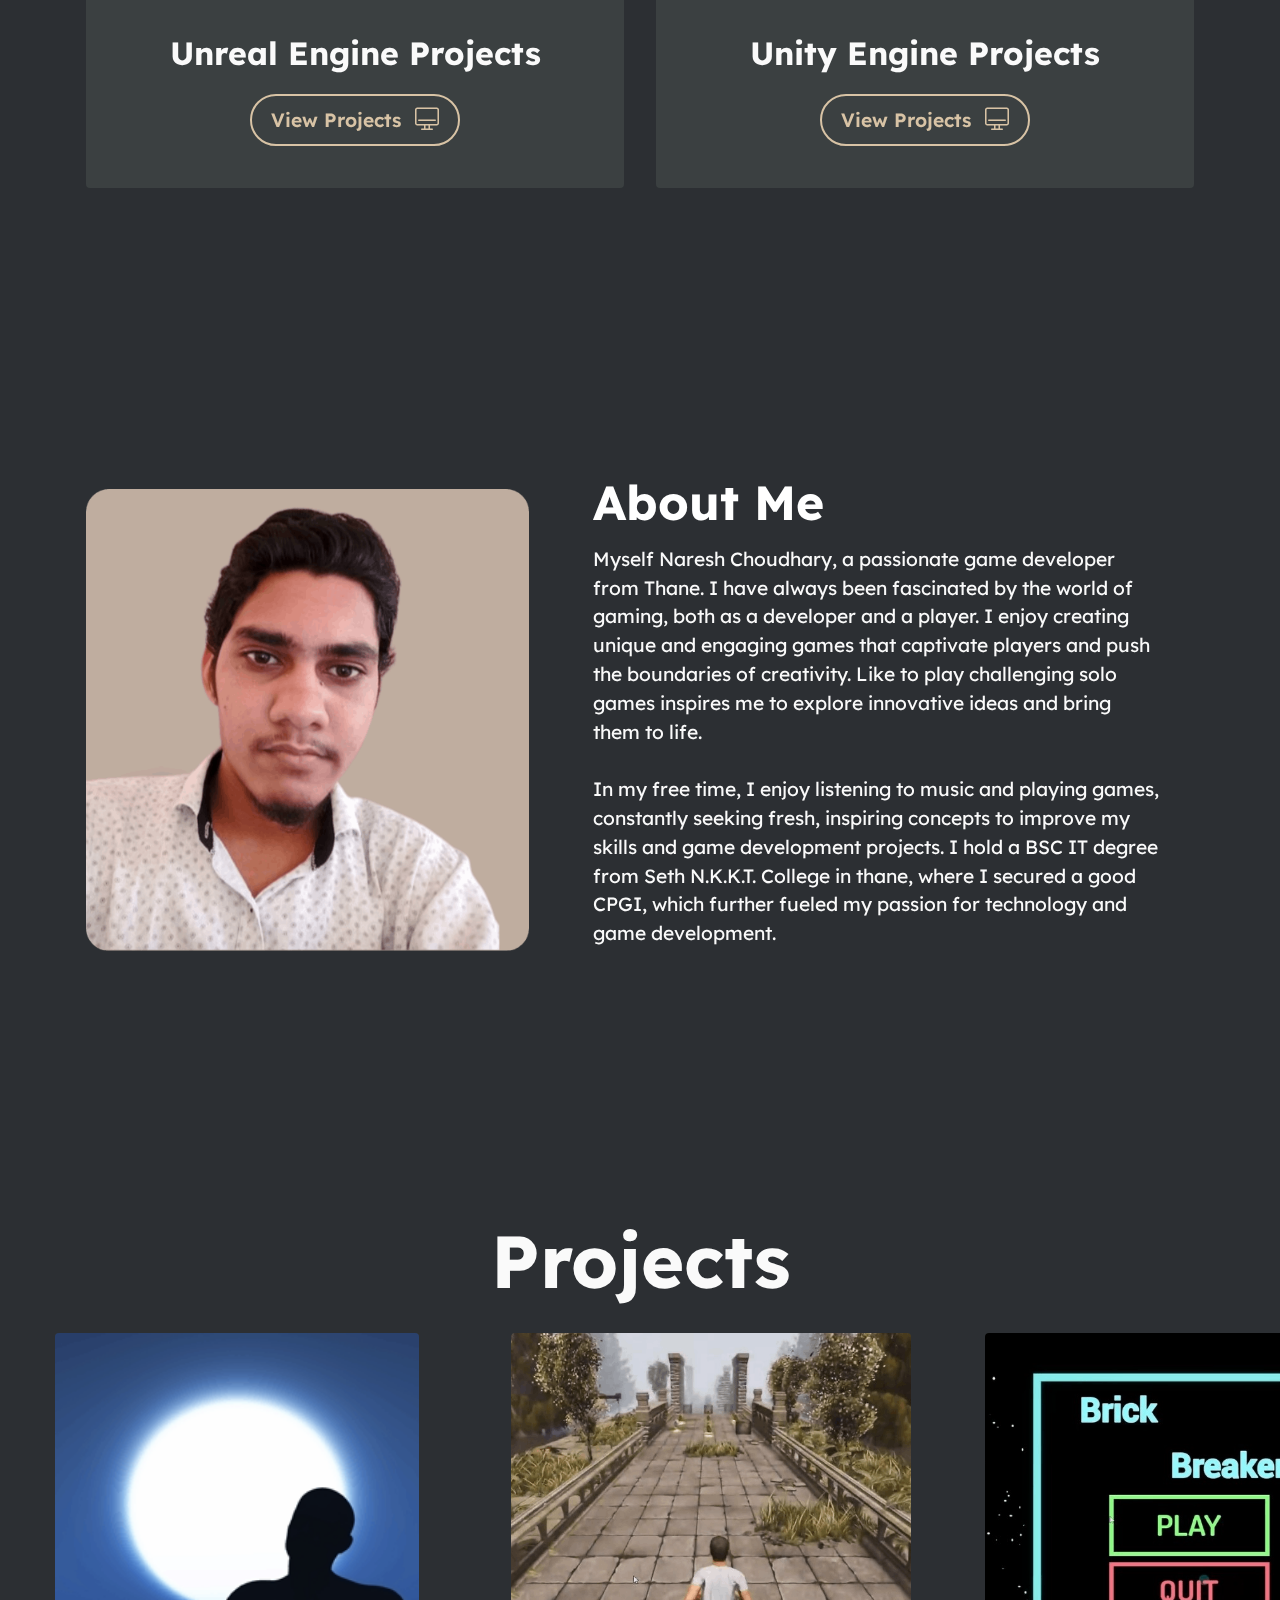
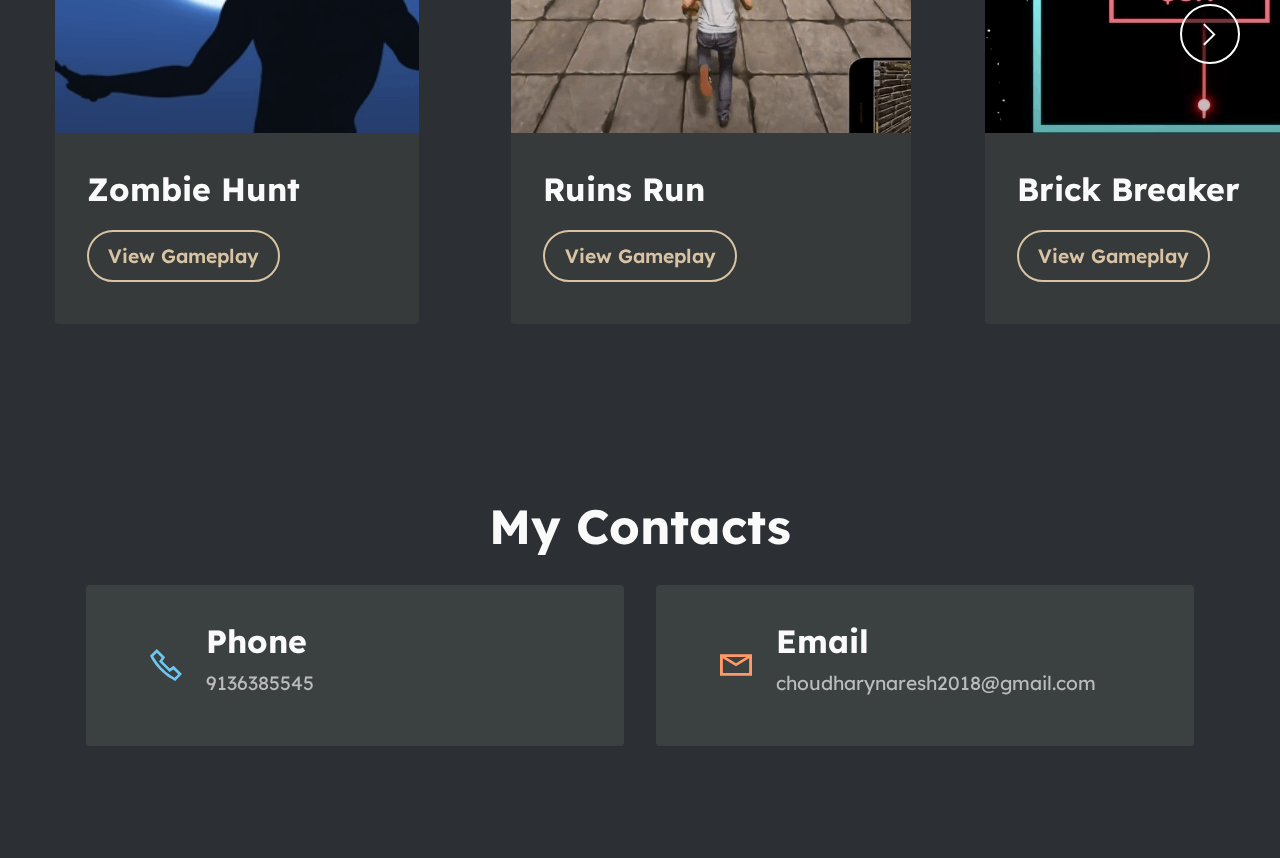
==== commit 9f3c7a2a: "." ====
--- a/index.html
+++ b/index.html
@@ -403,7 +403,8 @@
             
         </div>
     </div>
-</section><section class="display-7" style="padding: 0;align-items: center;justify-content: center;flex-wrap: wrap;    align-content: center;display: flex;position: relative;height: 4rem;"><a href="https://mobiri.se/3718313" style="flex: 1 1;height: 4rem;position: absolute;width: 100%;z-index: 1;"><img alt="" style="height: 4rem;" src="[data-uri]"></a><p style="margin: 0;text-align: center;" class="display-7">&#8204;</p><a style="z-index:1" href="https://mobirise.com/html-builder.html">HTML Website Creator</a></section><script src="assets/bootstrap/js/bootstrap.bundle.min.js"></script>  <script src="assets/parallax/jarallax.js"></script>  <script src="assets/smoothscroll/smooth-scroll.js"></script>  <script src="assets/ytplayer/index.js"></script>  <script src="assets/dropdown/js/navbar-dropdown.js"></script>  <script src="assets/embla/embla.min.js"></script>  <script src="assets/embla/script.js"></script>  <script src="assets/theme/js/script.js"></script>  
+</section><!--<section class="display-7" style="padding: 0;align-items: center;justify-content: center;flex-wrap: wrap;    align-content: center;display: flex;position: relative;height: 4rem;"><a href="https://mobiri.se/3718313" style="flex: 1 1;height: 4rem;position: absolute;width: 100%;z-index: 1;"><img alt="" style="height: 4rem;" src="[data-uri]"></a><p style="margin: 0;text-align: center;" class="display-7">&#8204;</p><a style="z-index:1" href="https://mobirise.com/html-builder.html">HTML Website Creator</a></section>-->
+<script src="assets/bootstrap/js/bootstrap.bundle.min.js"></script>  <script src="assets/parallax/jarallax.js"></script>  <script src="assets/smoothscroll/smooth-scroll.js"></script>  <script src="assets/ytplayer/index.js"></script>  <script src="assets/dropdown/js/navbar-dropdown.js"></script>  <script src="assets/embla/embla.min.js"></script>  <script src="assets/embla/script.js"></script>  <script src="assets/theme/js/script.js"></script>  
   
   
 </body>
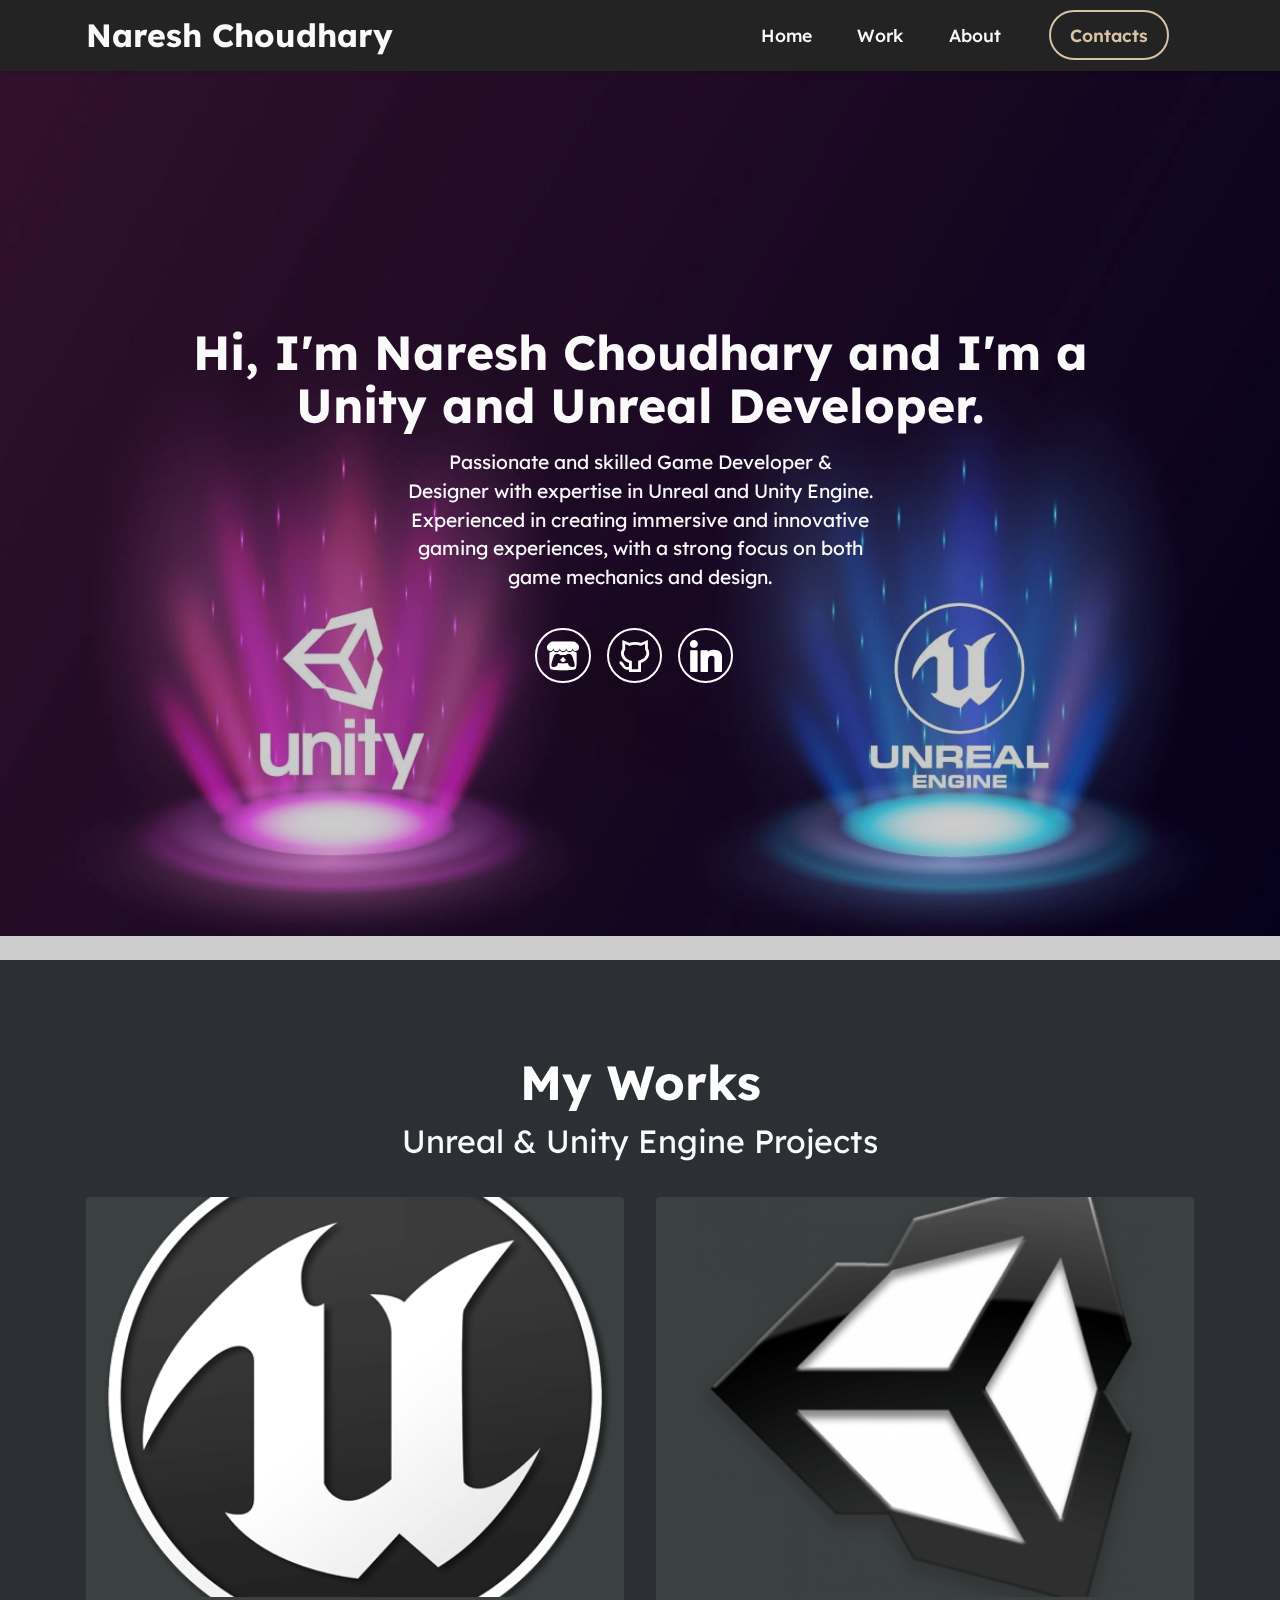
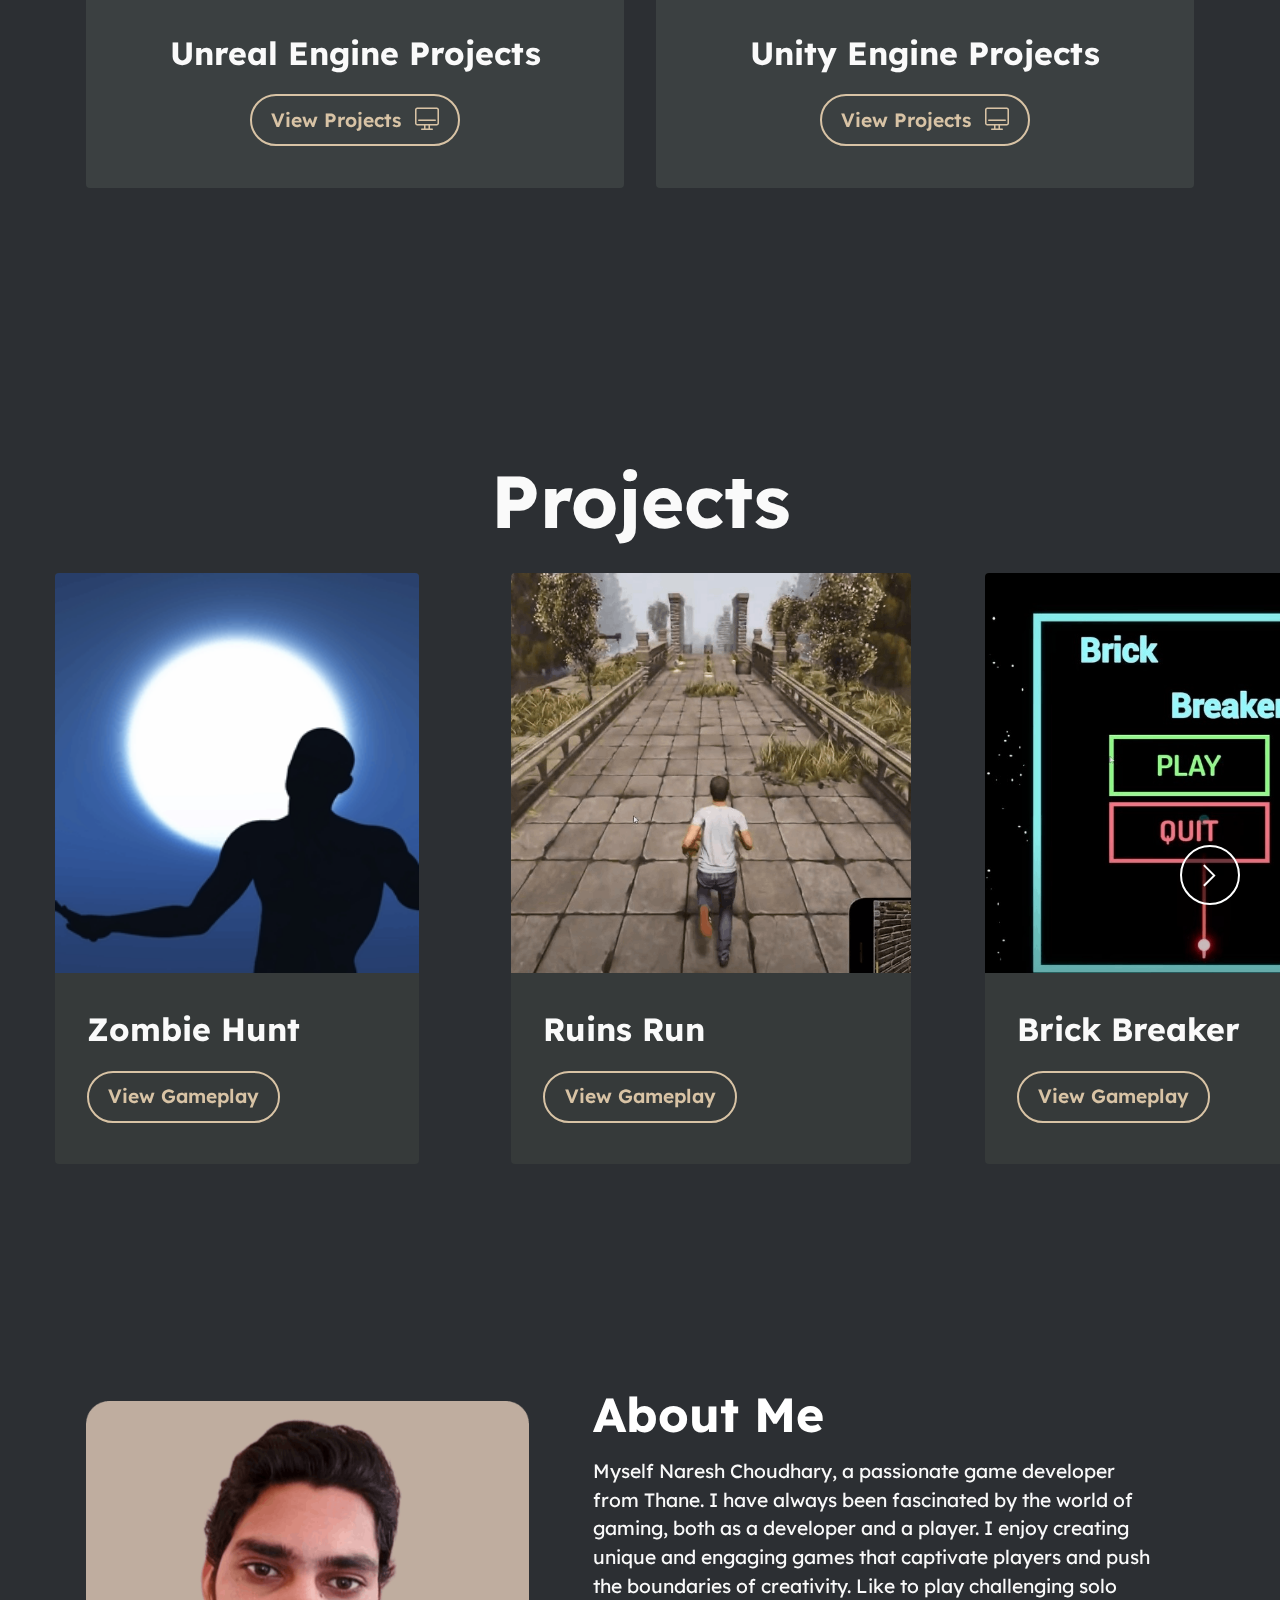
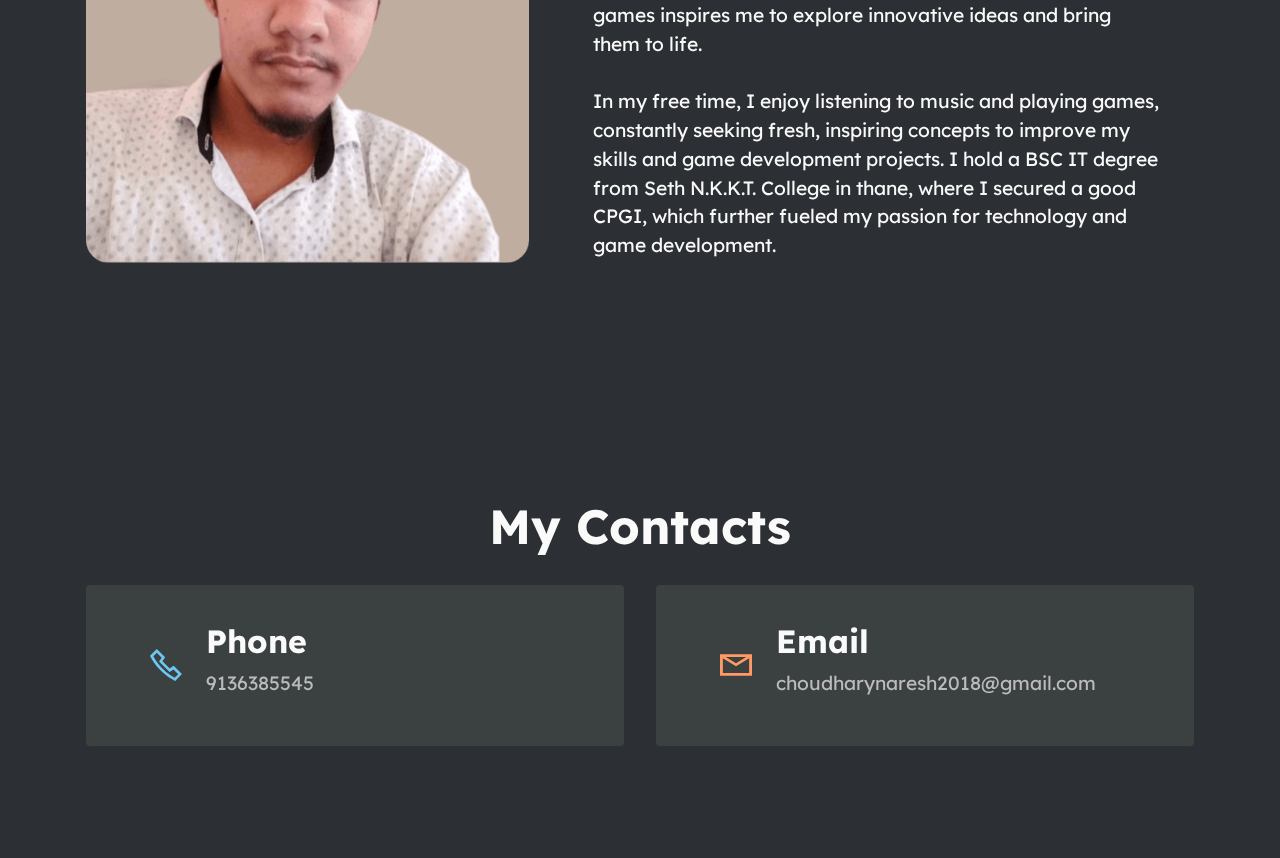
==== commit 9cb8541c: "About us" ====
--- a/index.html
+++ b/index.html
@@ -139,31 +139,6 @@
     </div>
 </section>
 
-<section data-bs-version="5.1" class="image1 cid-sFF75ZhH2d" id="image1-b">
-    
-
-    
-
-    <div class="container">
-        <div class="row align-items-center">
-            <div class="col-12 col-lg-5">
-                <div class="image-wrapper">
-                    <img src="assets/images/profile2-curvedborder-554x577.png" alt="Mobirise Website Builder">
-                    
-                </div>
-            </div>
-            <div class="col-12 col-lg">
-                <div class="text-wrapper">
-                    <h3 class="mbr-section-title mbr-fonts-style mb-3 display-2">
-                        <strong>About Me</strong></h3>
-                    <p class="mbr-text mbr-fonts-style display-7">Myself Naresh Choudhary, a passionate game developer from Thane. I have always been fascinated by the world of gaming, both as a developer and a player. I enjoy creating unique and engaging games that captivate players and push the boundaries of creativity. Like to play challenging solo games inspires me to explore innovative ideas and bring them to life.&nbsp;<br>
-<br>In my free time, I enjoy listening to music and playing games, constantly seeking fresh, inspiring concepts to improve my skills and game development projects. I hold a BSC IT degree from Seth N.K.K.T. College in thane, where I secured a good CPGI, which further fueled my passion for technology and game development.</p>
-                </div>
-            </div>
-        </div>
-    </div>
-</section>
-
 <section data-bs-version="5.1" class="slider4 mbr-embla cid-uEcYSKIe8A" id="slider4-21">
     
     
@@ -270,7 +245,7 @@
                                 </div>
                             </div>
                             <div class="item-content">
-                                <h5 class="item-title mbr-fonts-style display-5"><strong>Zombie Hunt</strong></h5>
+                                <h5 class="item-title mbr-fonts-style display-5"><strong>Zombie Shooter</strong></h5>
                                 
                                 
                             </div>
@@ -340,7 +315,7 @@
                                 </div>
                             </div>
                             <div class="item-content">
-                                <h5 class="item-title mbr-fonts-style display-5"><strong>Nina Dash</strong></h5>
+                                <h5 class="item-title mbr-fonts-style display-5"><strong>Tic Tac Toe</strong></h5>
                                 
                                 
                             </div>
@@ -360,6 +335,30 @@
         </div>
     </div>
 </section>
+<section data-bs-version="5.1" class="image1 cid-sFF75ZhH2d" id="image1-b">
+    
+
+    
+
+    <div class="container">
+        <div class="row align-items-center">
+            <div class="col-12 col-lg-5">
+                <div class="image-wrapper">
+                    <img src="assets/images/profile2-curvedborder-554x577.png" alt="Mobirise Website Builder">
+                    
+                </div>
+            </div>
+            <div class="col-12 col-lg">
+                <div class="text-wrapper">
+                    <h3 class="mbr-section-title mbr-fonts-style mb-3 display-2">
+                        <strong>About Me</strong></h3>
+                    <p class="mbr-text mbr-fonts-style display-7">Myself Naresh Choudhary, a passionate game developer from Thane. I have always been fascinated by the world of gaming, both as a developer and a player. I enjoy creating unique and engaging games that captivate players and push the boundaries of creativity. Like to play challenging solo games inspires me to explore innovative ideas and bring them to life.&nbsp;<br>
+<br>In my free time, I enjoy listening to music and playing games, constantly seeking fresh, inspiring concepts to improve my skills and game development projects. I hold a BSC IT degree from Seth N.K.K.T. College in thane, where I secured a good CPGI, which further fueled my passion for technology and game development.</p>
+                </div>
+            </div>
+        </div>
+    </div>
+</section>
 
 <section data-bs-version="5.1" class="contacts2 cid-uAXq2lXsMi" id="contacts2-1h">
     <!---->
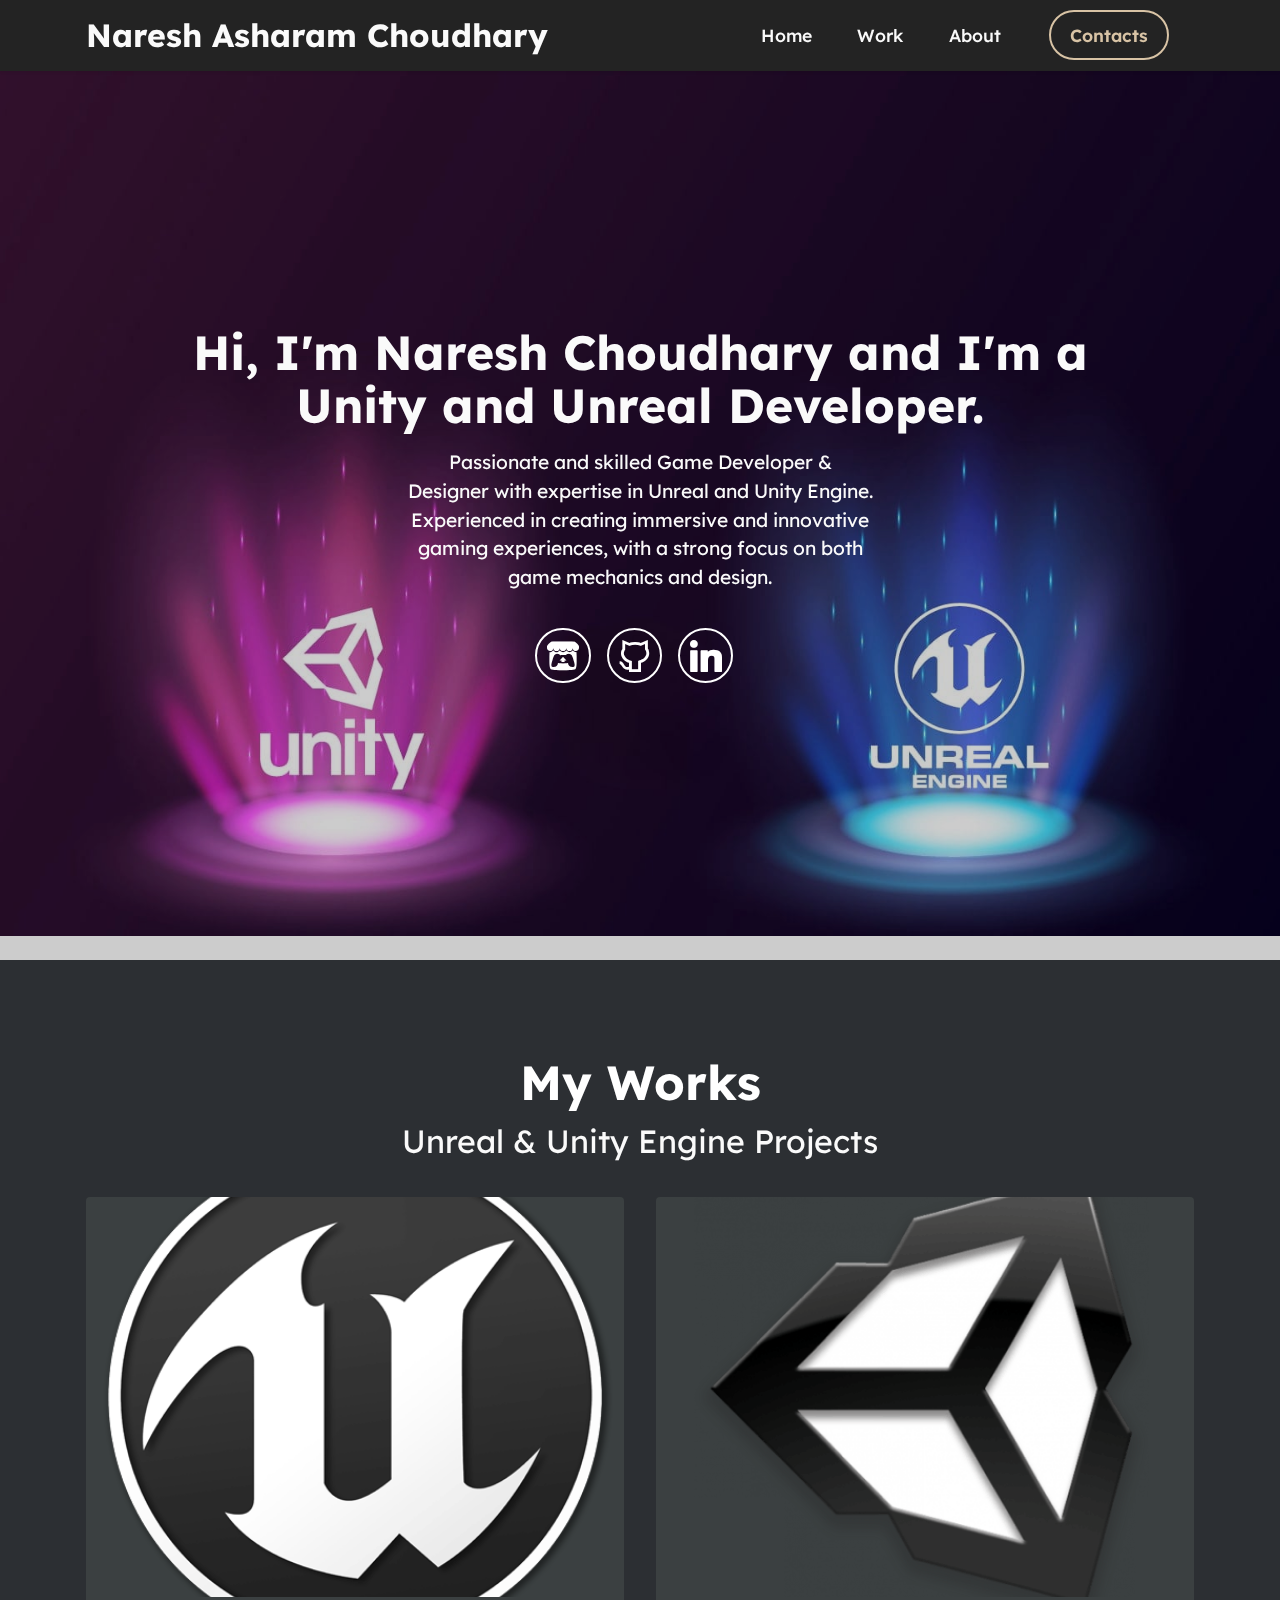
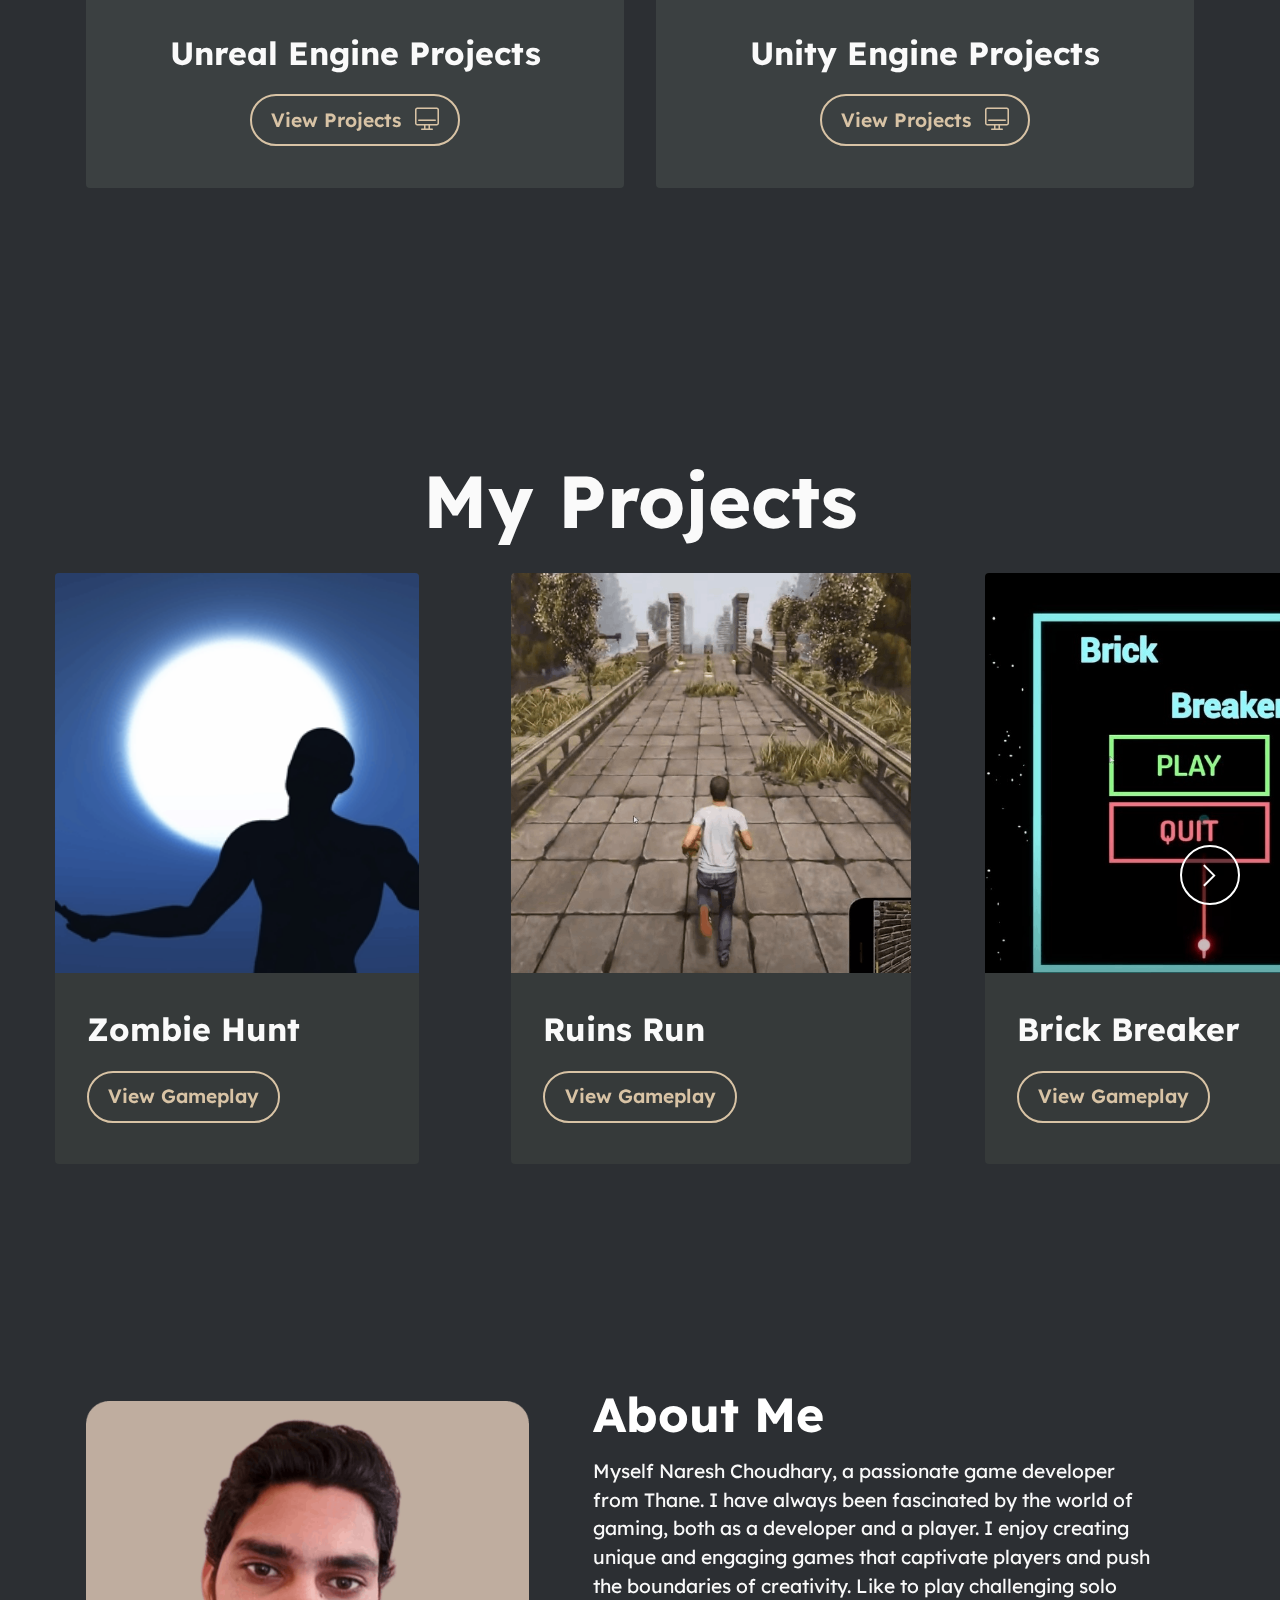
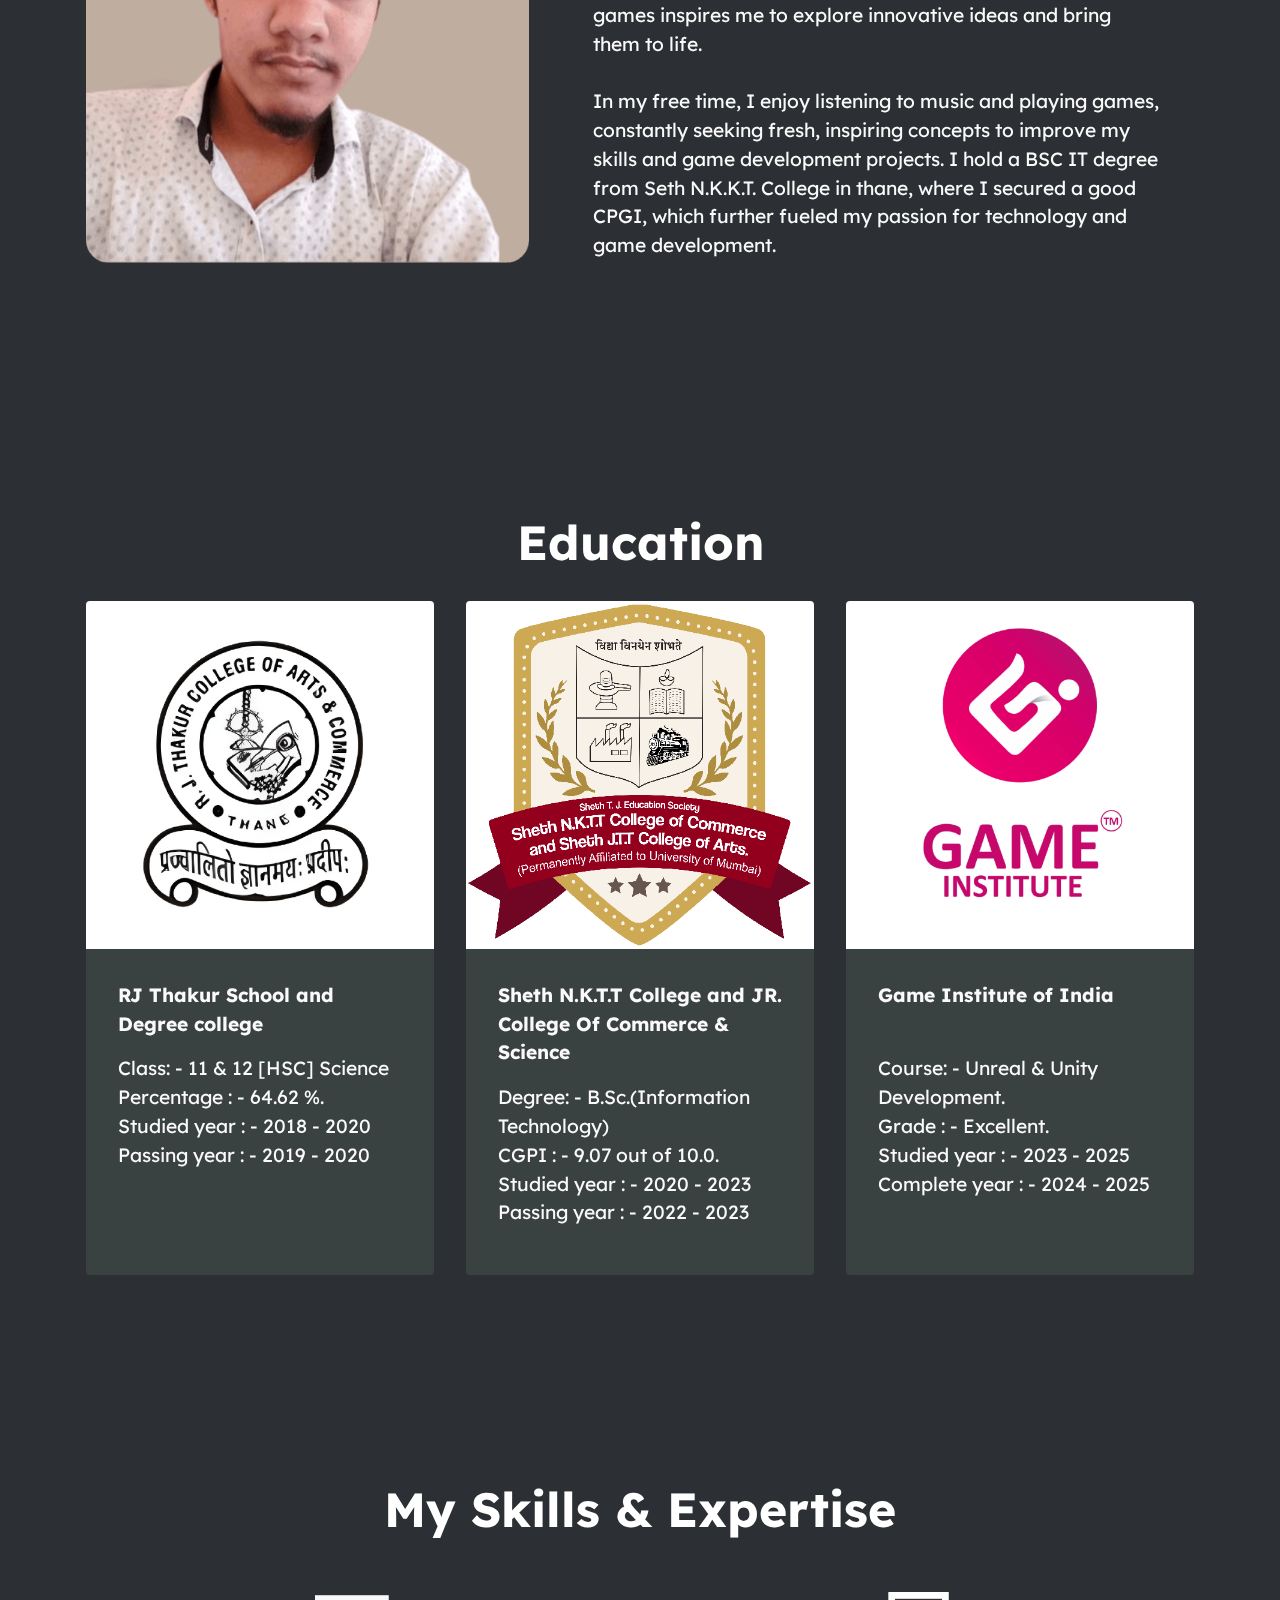
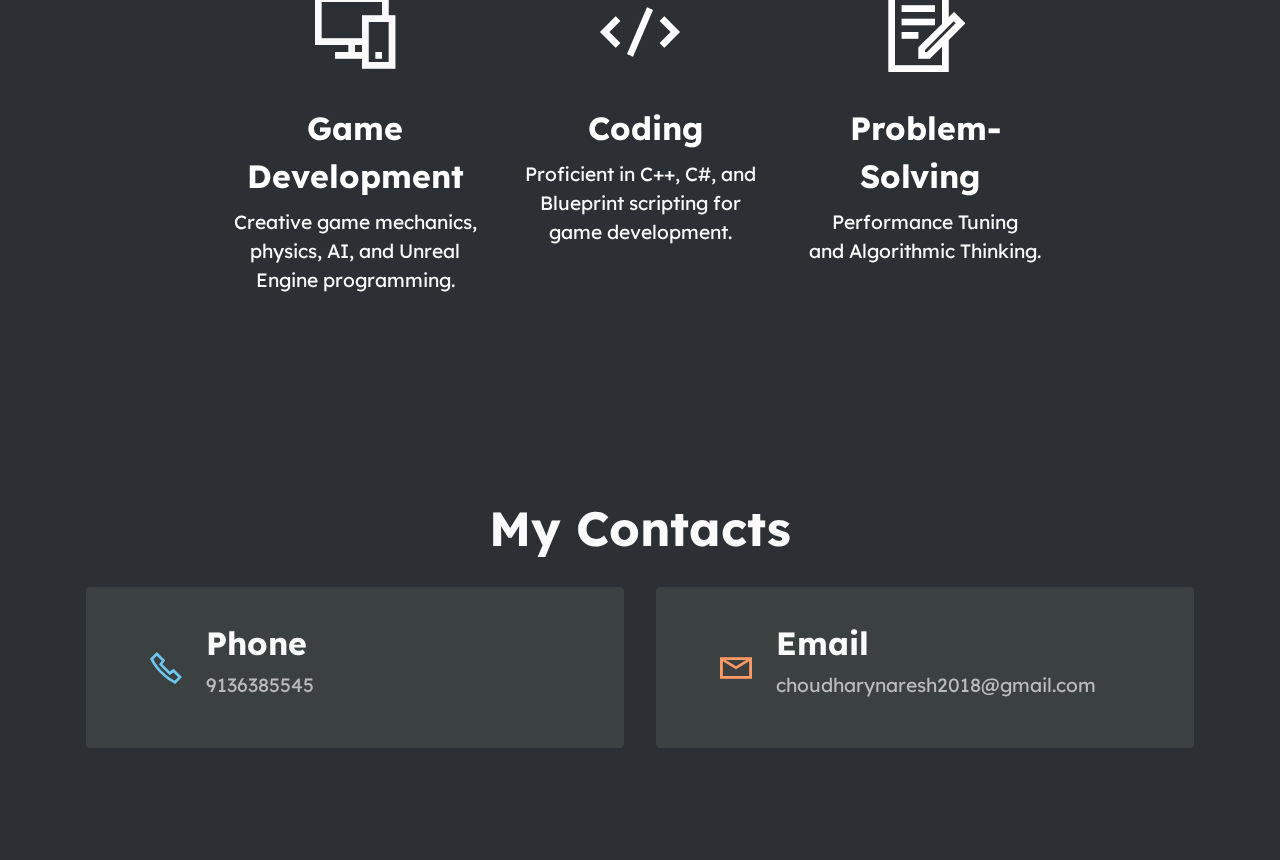
==== commit 03d82bb1: "Portfolio Update" ====
--- a/index.html
+++ b/index.html
@@ -22,7 +22,7 @@
   <link rel="stylesheet" href="assets/theme/css/style.css">
   <link rel="preload" href="https://fonts.googleapis.com/css?family=Lexend:100,200,300,400,500,600,700,800,900&display=swap" as="style" onload="this.onload=null;this.rel='stylesheet'">
   <noscript><link rel="stylesheet" href="https://fonts.googleapis.com/css?family=Lexend:100,200,300,400,500,600,700,800,900&display=swap"></noscript>
-  <link rel="preload" as="style" href="assets/mobirise/css/mbr-additional.css?v=CKj0q9"><link rel="stylesheet" href="assets/mobirise/css/mbr-additional.css?v=CKj0q9" type="text/css">
+  <link rel="preload" as="style" href="assets/mobirise/css/mbr-additional.css?v=RjkIEg"><link rel="stylesheet" href="assets/mobirise/css/mbr-additional.css?v=RjkIEg" type="text/css">
 
   
   
@@ -36,7 +36,7 @@
         <div class="container">
             <div class="navbar-brand">
                 
-                <span class="navbar-caption-wrap"><a class="navbar-caption text-white text-primary display-5" href="index.html#top">Naresh Choudhary</a></span>
+                <span class="navbar-caption-wrap"><a class="navbar-caption text-white text-primary display-5" href="index.html#top">Naresh Asharam Choudhary</a></span>
             </div>
             <button class="navbar-toggler" type="button" data-toggle="collapse" data-bs-toggle="collapse" data-target="#navbarSupportedContent" data-bs-target="#navbarSupportedContent" aria-controls="navbarNavAltMarkup" aria-expanded="false" aria-label="Toggle navigation">
                 <div class="hamburger">
@@ -144,7 +144,7 @@
     
     <div class="position-relative text-center">
         <div class="mbr-section-head">
-            <h4 class="mbr-section-title mbr-fonts-style align-center mb-0 display-1"><strong>Projects</strong></h4>
+            <h4 class="mbr-section-title mbr-fonts-style align-center mb-0 display-1"><strong>My Projects</strong></h4>
             
         </div>
         <div class="embla mt-4" data-skip-snaps="true" data-align="center" data-contain-scroll="trimSnaps" data-auto-play-interval="5" data-draggable="true">
@@ -241,11 +241,25 @@
                         <div class="slide-content">
                             <div class="item-wrapper">
                                 <div class="item-img">
-                                    <img src="assets/images/5-645x646.png" alt="Mobirise Website Builder" data-slide-to="6" data-bs-slide-to="6">
-                                </div>
-                            </div>
-                            <div class="item-content">
-                                <h5 class="item-title mbr-fonts-style display-5"><strong>Zombie Shooter</strong></h5>
+                                    <img src="assets/images/4s-400x400.png" alt="Mobirise Website Builder" data-slide-to="6" data-bs-slide-to="6">
+                                </div>
+                            </div>
+                            <div class="item-content">
+                                <h5 class="item-title mbr-fonts-style display-5"><strong>Multi-player Shooter</strong></h5>
+                                
+                                
+                            </div>
+                            <div class="mbr-section-btn item-footer mt-2"><a href="page2.html#image1-24" class="btn item-btn btn-secondary-outline display-7">View Gameplay</a></div>
+                        </div>
+                    </div><div class="embla__slide slider-image item" style="margin-left: 2rem; margin-right: 2rem;">
+                        <div class="slide-content">
+                            <div class="item-wrapper">
+                                <div class="item-img">
+                                    <img src="assets/images/5-645x646.png" alt="Mobirise Website Builder" data-slide-to="7" data-bs-slide-to="7">
+                                </div>
+                            </div>
+                            <div class="item-content">
+                                <h5 class="item-title mbr-fonts-style display-5"><strong>Zombie Hunt</strong></h5>
                                 
                                 
                             </div>
@@ -255,7 +269,7 @@
                         <div class="slide-content">
                             <div class="item-wrapper">
                                 <div class="item-img">
-                                    <img src="assets/images/r4-copy-580x580.png" alt="Mobirise Website Builder" data-slide-to="7" data-bs-slide-to="7">
+                                    <img src="assets/images/gamelogo-512x512.png" alt="Mobirise Website Builder" data-slide-to="8" data-bs-slide-to="8">
                                 </div>
                             </div>
                             <div class="item-content">
@@ -269,7 +283,7 @@
                         <div class="slide-content">
                             <div class="item-wrapper">
                                 <div class="item-img">
-                                    <img src="assets/images/r8-580x580.jpg" alt="Mobirise Website Builder" data-slide-to="8" data-bs-slide-to="8">
+                                    <img src="assets/images/r8-580x580.jpg" alt="Mobirise Website Builder" data-slide-to="9" data-bs-slide-to="9">
                                 </div>
                             </div>
                             <div class="item-content">
@@ -283,7 +297,7 @@
                         <div class="slide-content">
                             <div class="item-wrapper">
                                 <div class="item-img">
-                                    <img src="assets/images/r3-580x580.jpg" alt="Mobirise Website Builder" data-slide-to="9" data-bs-slide-to="9">
+                                    <img src="assets/images/r3-580x580.jpg" alt="Mobirise Website Builder" data-slide-to="10" data-bs-slide-to="10">
                                 </div>
                             </div>
                             <div class="item-content">
@@ -297,7 +311,21 @@
                         <div class="slide-content">
                             <div class="item-wrapper">
                                 <div class="item-img">
-                                    <img src="assets/images/r4-580x580.jpg" alt="Mobirise Website Builder" data-slide-to="10" data-bs-slide-to="10">
+                                    <img src="assets/images/r4-580x580.jpg" alt="Mobirise Website Builder" data-slide-to="11" data-bs-slide-to="11">
+                                </div>
+                            </div>
+                            <div class="item-content">
+                                <h5 class="item-title mbr-fonts-style display-5"><strong>Nina Run</strong></h5>
+                                
+                                
+                            </div>
+                            <div class="mbr-section-btn item-footer mt-2"><a href="page1.html#slider4-1x" class="btn item-btn btn-secondary-outline display-7">View Gameplay</a></div>
+                        </div>
+                    </div><div class="embla__slide slider-image item" style="margin-left: 2rem; margin-right: 2rem;">
+                        <div class="slide-content">
+                            <div class="item-wrapper">
+                                <div class="item-img">
+                                    <img src="assets/images/r4-1-580x580.jpg" alt="Mobirise Website Builder" data-slide-to="12" data-bs-slide-to="12">
                                 </div>
                             </div>
                             <div class="item-content">
@@ -305,21 +333,21 @@
                                 
                                 
                             </div>
-                            <div class="mbr-section-btn item-footer mt-2"><a href="page1.html#slider4-1x" class="btn item-btn btn-secondary-outline display-7">View Gameplay</a></div>
-                        </div>
-                    </div><div class="embla__slide slider-image item" style="margin-left: 2rem; margin-right: 2rem;">
-                        <div class="slide-content">
-                            <div class="item-wrapper">
-                                <div class="item-img">
-                                    <img src="assets/images/r4-1-580x580.jpg" alt="Mobirise Website Builder" data-slide-to="11" data-bs-slide-to="11">
-                                </div>
-                            </div>
-                            <div class="item-content">
-                                <h5 class="item-title mbr-fonts-style display-5"><strong>Tic Tac Toe</strong></h5>
-                                
-                                
-                            </div>
                             <div class="mbr-section-btn item-footer mt-2"><a href="page1.html#video4-14" class="btn item-btn btn-secondary-outline display-7">View Gameplay</a></div>
+                        </div>
+                    </div><div class="embla__slide slider-image item" style="margin-left: 2rem; margin-right: 2rem;">
+                        <div class="slide-content">
+                            <div class="item-wrapper">
+                                <div class="item-img">
+                                    <img src="assets/images/carpic-407x422.jpg" alt="Mobirise Website Builder" data-slide-to="13" data-bs-slide-to="13">
+                                </div>
+                            </div>
+                            <div class="item-content">
+                                <h5 class="item-title mbr-fonts-style display-5"><strong>Car Controller</strong></h5>
+                                
+                                
+                            </div>
+                            <div class="mbr-section-btn item-footer mt-2"><a href="page1.html#image1-2k" class="btn item-btn btn-secondary-outline display-7">View Gameplay</a></div>
                         </div>
                     </div>
                 </div>
@@ -335,6 +363,7 @@
         </div>
     </div>
 </section>
+
 <section data-bs-version="5.1" class="image1 cid-sFF75ZhH2d" id="image1-b">
     
 
@@ -360,6 +389,106 @@
     </div>
 </section>
 
+<section data-bs-version="5.1" class="features3 cid-uG3Ep9cZNp" id="features3-2d">
+    
+    
+    <div class="container">
+        <div class="mbr-section-head">
+            <h4 class="mbr-section-title mbr-fonts-style align-center mb-0 display-2">
+                <strong>Education</strong></h4>
+            
+        </div>
+        <div class="row mt-4">
+            <div class="item features-image col-12 col-md-6 col-lg-4">
+                <div class="item-wrapper">
+                    <div class="item-img">
+                        <img src="assets/images/rj-580x580.png" alt="Mobirise Website Builder">
+                    </div>
+                    <div class="item-content">
+                        <h5 class="item-title mbr-fonts-style display-7"><strong>RJ Thakur School and Degree college</strong></h5>
+                        
+                        <p class="mbr-text mbr-fonts-style mt-3 display-7">Class: - 11 &amp; 12 [HSC] Science&nbsp;<br>Percentage : - 64.62 %.<br>Studied year : - 2018 - 2020<br>Passing year : - 2019 - 2020</p>
+                    </div>
+                    
+                </div>
+            </div>
+            <div class="item features-image col-12 col-md-6 col-lg-4">
+                <div class="item-wrapper">
+                    <div class="item-img">
+                        <img src="assets/images/shethproper-580x580.png" alt="Mobirise Website Builder">
+                    </div>
+                    <div class="item-content">
+                        <h5 class="item-title mbr-fonts-style display-7"><strong>Sheth N.K.T.T College and JR. College Of Commerce &amp; Science</strong></h5>
+                        
+                        <p class="mbr-text mbr-fonts-style mt-3 display-7">Degree: - B.Sc.(Information Technology)<br>CGPI : - 9.07 out of 10.0.<br>Studied year : - 2020 - 2023<br>Passing year : - 2022 - 2023</p>
+                    </div>
+                    
+                </div>
+            </div>
+            <div class="item features-image col-12 col-md-6 col-lg-4">
+                <div class="item-wrapper">
+                    <div class="item-img">
+                        <img src="assets/images/giproper-580x580.png" alt="Mobirise Website Builder">
+                    </div>
+                    <div class="item-content">
+                        <h5 class="item-title mbr-fonts-style display-7"><strong>Game Institute of India</strong><br><strong><br></strong></h5>
+                        
+                        <p class="mbr-text mbr-fonts-style mt-3 display-7">Course: - Unreal &amp; Unity Development.<br>Grade : - Excellent.<br>Studied year : - 2023 - 2025<br>Complete year : - 2024 - 2025<br></p>
+                    </div>
+                    
+                </div>
+            </div>
+        </div>
+    </div>
+</section>
+
+<section data-bs-version="5.1" class="features25 cid-uFRTxDOUes" id="features1-27">
+    
+
+    
+    
+    <div class="container">
+        <div class="row mb-5">
+            <div class="col-12">
+                <h3 class="mbr-section-title mbr-fonts-style align-center mb-2 display-2">
+                    <strong>My Skills &amp; Expertise</strong></h3>
+                
+            </div>
+        </div>
+        <div class="row">
+            
+            
+            <div class="item features-without-image mb-5 col-12 col-md-3 active">
+                <div class="item-wrapper align-center">
+                    <div class="iconfont-wrapper">
+                        <a href=""><span class="mbr-iconfont mobi-mbri-responsive-2 mobi-mbri" style="color: rgb(250, 250, 250); fill: rgb(250, 250, 250);"></span></a>
+                    </div>
+                    <h5 class="card-title mbr-fonts-style display-5"><strong>Game Development</strong></h5>
+                    <p class="card-text mbr-fonts-style mb-0 display-7">Creative game mechanics, physics, AI, and Unreal Engine programming.</p>
+                </div>
+            </div><div class="item features-without-image mb-5 col-12 col-md-3">
+                <div class="item-wrapper align-center">
+                    <div class="iconfont-wrapper">
+                        <span class="mbr-iconfont mobi-mbri-code mobi-mbri" style="color: rgb(255, 255, 255); fill: rgb(255, 255, 255);"></span>
+                    </div>
+                    <h5 class="card-title mbr-fonts-style display-5"><strong>&nbsp;Coding</strong></h5>
+                    <p class="card-text mbr-fonts-style mb-0 display-7">Proficient in C++, C#, and Blueprint scripting for game development.</p>
+                </div>
+            </div><div class="item features-without-image mb-5 col-12 col-md-3">
+                <div class="item-wrapper align-center">
+                    <div class="card-box">
+                        <div class="iconfont-wrapper">
+                            <span class="mbr-iconfont mobi-mbri-contact-form mobi-mbri" style="color: rgb(255, 255, 255); fill: rgb(255, 255, 255);"></span>
+                        </div>
+                        <h5 class="card-title mbr-fonts-style display-5"><strong>Problem-Solving&nbsp;</strong></h5>
+                        <p class="card-text mbr-fonts-style mb-0 display-7">Performance Tuning and&nbsp;Algorithmic Thinking.</p>
+                    </div>
+                </div>
+            </div>
+        </div>
+    </div>
+</section>
+
 <section data-bs-version="5.1" class="contacts2 cid-uAXq2lXsMi" id="contacts2-1h">
     <!---->
     
@@ -402,7 +531,7 @@
             
         </div>
     </div>
-</section><!--<section class="display-7" style="padding: 0;align-items: center;justify-content: center;flex-wrap: wrap;    align-content: center;display: flex;position: relative;height: 4rem;"><a href="https://mobiri.se/3718313" style="flex: 1 1;height: 4rem;position: absolute;width: 100%;z-index: 1;"><img alt="" style="height: 4rem;" src="[data-uri]"></a><p style="margin: 0;text-align: center;" class="display-7">&#8204;</p><a style="z-index:1" href="https://mobirise.com/html-builder.html">HTML Website Creator</a></section>-->
+</section><!--<section class="display-7" style="padding: 0;align-items: center;justify-content: center;flex-wrap: wrap;    align-content: center;display: flex;position: relative;height: 4rem;"><a href="https://mobiri.se/3718313" style="flex: 1 1;height: 4rem;position: absolute;width: 100%;z-index: 1;"><img alt="" style="height: 4rem;" src="[data-uri]"></a><p style="margin: 0;text-align: center;" class="display-7">&#8204;</p><a style="z-index:1" href="https://mobirise.com">Mobirise.com </a></section>-->
 <script src="assets/bootstrap/js/bootstrap.bundle.min.js"></script>  <script src="assets/parallax/jarallax.js"></script>  <script src="assets/smoothscroll/smooth-scroll.js"></script>  <script src="assets/ytplayer/index.js"></script>  <script src="assets/dropdown/js/navbar-dropdown.js"></script>  <script src="assets/embla/embla.min.js"></script>  <script src="assets/embla/script.js"></script>  <script src="assets/theme/js/script.js"></script>  
   
   
--- a/assets/mobirise/css/mbr-additional.css
+++ b/assets/mobirise/css/mbr-additional.css
@@ -1162,31 +1162,6 @@
 .cid-uArbADLs8k .mbr-section-subtitle {
   color: #fafafa;
 }
-.cid-sFF75ZhH2d {
-  padding-top: 6rem;
-  padding-bottom: 7rem;
-  background-color: #2c2f33;
-}
-@media (max-width: 991px) {
-  .cid-sFF75ZhH2d .image-wrapper {
-    margin-bottom: 1rem;
-  }
-}
-.cid-sFF75ZhH2d img {
-  width: 100%;
-}
-@media (min-width: 992px) {
-  .cid-sFF75ZhH2d .text-wrapper {
-    padding: 2rem;
-  }
-}
-.cid-sFF75ZhH2d .mbr-section-title {
-  color: #ffffff;
-}
-.cid-sFF75ZhH2d .mbr-text {
-  color: #fafafa;
-  text-align: left;
-}
 .cid-uEcYSKIe8A {
   padding-top: 7rem;
   padding-bottom: 6rem;
@@ -1331,6 +1306,126 @@
   -khtml-user-select: none;
   -webkit-tap-highlight-color: transparent;
 }
+.cid-sFF75ZhH2d {
+  padding-top: 6rem;
+  padding-bottom: 7rem;
+  background-color: #2c2f33;
+}
+@media (max-width: 991px) {
+  .cid-sFF75ZhH2d .image-wrapper {
+    margin-bottom: 1rem;
+  }
+}
+.cid-sFF75ZhH2d img {
+  width: 100%;
+}
+@media (min-width: 992px) {
+  .cid-sFF75ZhH2d .text-wrapper {
+    padding: 2rem;
+  }
+}
+.cid-sFF75ZhH2d .mbr-section-title {
+  color: #ffffff;
+}
+.cid-sFF75ZhH2d .mbr-text {
+  color: #fafafa;
+  text-align: left;
+}
+.cid-uG3Ep9cZNp {
+  padding-top: 6rem;
+  padding-bottom: 6rem;
+  background-color: #2c2f33;
+}
+.cid-uG3Ep9cZNp img,
+.cid-uG3Ep9cZNp .item-img {
+  width: 100%;
+}
+.cid-uG3Ep9cZNp .item:focus,
+.cid-uG3Ep9cZNp span:focus {
+  outline: none;
+}
+.cid-uG3Ep9cZNp .item {
+  cursor: pointer;
+  margin-bottom: 2rem;
+}
+.cid-uG3Ep9cZNp .item-wrapper {
+  position: relative;
+  border-radius: 4px;
+  background: #3a4141;
+  height: 100%;
+  display: flex;
+  flex-flow: column nowrap;
+}
+@media (min-width: 992px) {
+  .cid-uG3Ep9cZNp .item-wrapper .item-content {
+    padding: 2rem;
+  }
+}
+@media (max-width: 991px) {
+  .cid-uG3Ep9cZNp .item-wrapper .item-content {
+    padding: 1rem;
+  }
+}
+.cid-uG3Ep9cZNp .mbr-section-btn {
+  margin-top: auto !important;
+}
+.cid-uG3Ep9cZNp .mbr-section-title {
+  color: #ffffff;
+}
+.cid-uG3Ep9cZNp .mbr-text,
+.cid-uG3Ep9cZNp .mbr-section-btn {
+  text-align: left;
+  color: #fafafa;
+}
+.cid-uG3Ep9cZNp .item-title {
+  text-align: left;
+  color: #fafafa;
+}
+.cid-uG3Ep9cZNp .item-subtitle {
+  text-align: left;
+}
+.cid-uFRTxDOUes {
+  padding-top: 5rem;
+  padding-bottom: 5rem;
+  background-color: #2c2f33;
+}
+.cid-uFRTxDOUes .mbr-fallback-image.disabled {
+  display: none;
+}
+.cid-uFRTxDOUes .mbr-fallback-image {
+  display: block;
+  background-size: cover;
+  background-position: center center;
+  width: 100%;
+  height: 100%;
+  position: absolute;
+  top: 0;
+}
+@media (min-width: 1500px) {
+  .cid-uFRTxDOUes .container {
+    max-width: 1400px;
+  }
+}
+.cid-uFRTxDOUes .mbr-iconfont {
+  display: block;
+  font-size: 5rem;
+  color: #6592e6;
+  margin-bottom: 2rem;
+}
+.cid-uFRTxDOUes .row {
+  justify-content: center;
+}
+.cid-uFRTxDOUes .mbr-section-title {
+  color: #ffffff;
+}
+.cid-uFRTxDOUes .card-title,
+.cid-uFRTxDOUes .iconfont-wrapper {
+  color: #ffffff;
+  text-align: center;
+}
+.cid-uFRTxDOUes .card-text {
+  color: #fafafa;
+}
 .cid-uAXq2lXsMi {
   padding-top: 5rem;
   padding-bottom: 5rem;
@@ -1717,13 +1812,13 @@
     left: -1rem;
   }
 }
-.cid-uAtNvYQJzz {
-  background-image: url("../../../assets/images/unity-2000x1125.png");
-}
-.cid-uAtNvYQJzz .mbr-fallback-image.disabled {
+.cid-uGmnadAH4U {
+  background-image: url("../../../assets/images/unity3-1920x1080.jpg");
+}
+.cid-uGmnadAH4U .mbr-fallback-image.disabled {
   display: none;
 }
-.cid-uAtNvYQJzz .mbr-fallback-image {
+.cid-uGmnadAH4U .mbr-fallback-image {
   display: block;
   background-size: cover;
   background-position: center center;
@@ -1796,7 +1891,7 @@
 .cid-uAOH5u5maE {
   padding-top: 1rem;
   padding-bottom: 6rem;
-  background-color: #2c2d30;
+  background-color: #2c2f33;
 }
 .cid-uAOH5u5maE img,
 .cid-uAOH5u5maE .item-img {
@@ -1854,10 +1949,71 @@
   text-align: left;
   color: #232323;
 }
+.cid-uH04VbIIUj {
+  padding-top: 6rem;
+  padding-bottom: 6rem;
+  background-color: #2c2f33;
+}
+.cid-uH04VbIIUj img,
+.cid-uH04VbIIUj .item-img {
+  height: 100%;
+  height: 300px;
+  object-fit: cover;
+}
+.cid-uH04VbIIUj .item:focus,
+.cid-uH04VbIIUj span:focus {
+  outline: none;
+}
+.cid-uH04VbIIUj .item {
+  cursor: pointer;
+  margin-bottom: 2rem;
+}
+.cid-uH04VbIIUj .item-wrapper {
+  position: relative;
+  border-radius: 4px;
+  background: #23272a;
+  height: 100%;
+  display: flex;
+  flex-flow: column nowrap;
+}
+@media (min-width: 992px) {
+  .cid-uH04VbIIUj .item-wrapper .item-content {
+    padding: 2rem 2rem 0;
+  }
+  .cid-uH04VbIIUj .item-wrapper .item-footer {
+    padding: 0 2rem 2rem;
+  }
+}
+@media (max-width: 991px) {
+  .cid-uH04VbIIUj .item-wrapper .item-content {
+    padding: 1rem 1rem 0;
+  }
+  .cid-uH04VbIIUj .item-wrapper .item-footer {
+    padding: 0 1rem 1rem;
+  }
+}
+.cid-uH04VbIIUj .mbr-section-btn {
+  margin-top: auto !important;
+}
+.cid-uH04VbIIUj .mbr-section-title {
+  color: #fafafa;
+}
+.cid-uH04VbIIUj .mbr-text,
+.cid-uH04VbIIUj .mbr-section-btn {
+  text-align: left;
+}
+.cid-uH04VbIIUj .item-title {
+  text-align: left;
+  color: #fafafa;
+}
+.cid-uH04VbIIUj .item-subtitle {
+  text-align: left;
+  color: #232323;
+}
 .cid-uAtAHkVuCH {
   padding-top: 6rem;
   padding-bottom: 6rem;
-  background-color: #2c2d30;
+  background-color: #2c2f33;
 }
 .cid-uAtAHkVuCH .mbr-fallback-image.disabled {
   display: none;
@@ -1898,7 +2054,7 @@
 .cid-uAtA5vtoZs {
   padding-top: 6rem;
   padding-bottom: 6rem;
-  background-color: #2c2d30;
+  background-color: #2c2f33;
 }
 .cid-uAtA5vtoZs .mbr-fallback-image.disabled {
   display: none;
@@ -1940,7 +2096,7 @@
 .cid-uDVmGEi5TG {
   padding-top: 1rem;
   padding-bottom: 2rem;
-  background-color: #2c2d30;
+  background-color: #2c2f33;
 }
 .cid-uDVmGEi5TG img,
 .cid-uDVmGEi5TG .item-img {
@@ -2075,7 +2231,7 @@
 .cid-uAtEd5EoAD {
   padding-top: 6rem;
   padding-bottom: 6rem;
-  background-color: #2c2d30;
+  background-color: #2c2f33;
 }
 .cid-uAtEd5EoAD .mbr-fallback-image.disabled {
   display: none;
@@ -2117,7 +2273,7 @@
 .cid-uAFf02TaKU {
   padding-top: 6rem;
   padding-bottom: 6rem;
-  background-color: #2c2d30;
+  background-color: #2c2f33;
 }
 .cid-uAFf02TaKU .mbr-fallback-image.disabled {
   display: none;
@@ -2159,7 +2315,7 @@
 .cid-uDVobuziRs {
   padding-top: 1rem;
   padding-bottom: 2rem;
-  background-color: #2c2d30;
+  background-color: #2c2f33;
 }
 .cid-uDVobuziRs img,
 .cid-uDVobuziRs .item-img {
@@ -2294,7 +2450,7 @@
 .cid-uAtGSiWTFr {
   padding-top: 6rem;
   padding-bottom: 6rem;
-  background-color: #2c2d30;
+  background-color: #2c2f33;
 }
 .cid-uAtGSiWTFr .mbr-fallback-image.disabled {
   display: none;
@@ -2336,7 +2492,7 @@
 .cid-uAtGSWgvVv {
   padding-top: 6rem;
   padding-bottom: 6rem;
-  background-color: #2c2d30;
+  background-color: #2c2f33;
 }
 .cid-uAtGSWgvVv .mbr-fallback-image.disabled {
   display: none;
@@ -2378,7 +2534,7 @@
 .cid-uDVpKNl2Xg {
   padding-top: 1rem;
   padding-bottom: 2rem;
-  background-color: #2c2d30;
+  background-color: #2c2f33;
 }
 .cid-uDVpKNl2Xg img,
 .cid-uDVpKNl2Xg .item-img {
@@ -2513,7 +2669,7 @@
 .cid-uAtMm3eRie {
   padding-top: 6rem;
   padding-bottom: 6rem;
-  background-color: #2c2d30;
+  background-color: #2c2f33;
 }
 .cid-uAtMm3eRie .mbr-fallback-image.disabled {
   display: none;
@@ -2555,7 +2711,7 @@
 .cid-uAtMlnIPtw {
   padding-top: 6rem;
   padding-bottom: 6rem;
-  background-color: #2c2d30;
+  background-color: #2c2f33;
 }
 .cid-uAtMlnIPtw .mbr-fallback-image.disabled {
   display: none;
@@ -2597,7 +2753,7 @@
 .cid-uDVqNHnqtO {
   padding-top: 1rem;
   padding-bottom: 2rem;
-  background-color: #2c2d30;
+  background-color: #2c2f33;
 }
 .cid-uDVqNHnqtO img,
 .cid-uDVqNHnqtO .item-img {
@@ -2732,7 +2888,7 @@
 .cid-uAOA39gH3U {
   padding-top: 6rem;
   padding-bottom: 6rem;
-  background-color: #2c2d30;
+  background-color: #2c2f33;
 }
 .cid-uAOA39gH3U .mbr-fallback-image.disabled {
   display: none;
@@ -2773,7 +2929,7 @@
 .cid-uAOA3Ydrkn {
   padding-top: 6rem;
   padding-bottom: 6rem;
-  background-color: #2c2d30;
+  background-color: #2c2f33;
 }
 .cid-uAOA3Ydrkn .mbr-fallback-image.disabled {
   display: none;
@@ -2815,7 +2971,7 @@
 .cid-uDVrpSAbrH {
   padding-top: 1rem;
   padding-bottom: 2rem;
-  background-color: #2c2d30;
+  background-color: #2c2f33;
 }
 .cid-uDVrpSAbrH img,
 .cid-uDVrpSAbrH .item-img {
@@ -2950,7 +3106,7 @@
 .cid-uAOBpP28hV {
   padding-top: 6rem;
   padding-bottom: 6rem;
-  background-color: #2c2d30;
+  background-color: #2c2f33;
 }
 .cid-uAOBpP28hV .mbr-fallback-image.disabled {
   display: none;
@@ -2991,7 +3147,7 @@
 .cid-uAOBqy6wCn {
   padding-top: 6rem;
   padding-bottom: 6rem;
-  background-color: #2c2d30;
+  background-color: #2c2f33;
 }
 .cid-uAOBqy6wCn .mbr-fallback-image.disabled {
   display: none;
@@ -3033,7 +3189,7 @@
 .cid-uDVsgpMTXu {
   padding-top: 1rem;
   padding-bottom: 2rem;
-  background-color: #2c2d30;
+  background-color: #2c2f33;
 }
 .cid-uDVsgpMTXu img,
 .cid-uDVsgpMTXu .item-img {
@@ -3165,6 +3321,224 @@
   -khtml-user-select: none;
   -webkit-tap-highlight-color: transparent;
 }
+.cid-uGOs0Xga6Z {
+  padding-top: 6rem;
+  padding-bottom: 6rem;
+  background-color: #2c2f33;
+}
+.cid-uGOs0Xga6Z .mbr-fallback-image.disabled {
+  display: none;
+}
+.cid-uGOs0Xga6Z .mbr-fallback-image {
+  display: block;
+  background-size: cover;
+  background-position: center center;
+  width: 100%;
+  height: 100%;
+  position: absolute;
+  top: 0;
+}
+@media (max-width: 991px) {
+  .cid-uGOs0Xga6Z .image-wrapper {
+    margin-bottom: 1rem;
+  }
+}
+.cid-uGOs0Xga6Z img {
+  width: 100%;
+}
+@media (min-width: 992px) {
+  .cid-uGOs0Xga6Z .text-wrapper {
+    padding: 2rem;
+  }
+}
+.cid-uGOs0Xga6Z .mbr-description {
+  text-align: center;
+  color: #fafafa;
+}
+.cid-uGOs0Xga6Z .mbr-section-title {
+  color: #ffffff;
+  text-align: center;
+}
+.cid-uGOs0Xga6Z .mbr-text {
+  color: #9fdbf8;
+}
+.cid-uGOu0P9Otd {
+  padding-top: 6rem;
+  padding-bottom: 6rem;
+  background-color: #2c2f33;
+}
+.cid-uGOu0P9Otd .mbr-fallback-image.disabled {
+  display: none;
+}
+.cid-uGOu0P9Otd .mbr-fallback-image {
+  display: block;
+  background-size: cover;
+  background-position: center center;
+  width: 100%;
+  height: 100%;
+  position: absolute;
+  top: 0;
+}
+.cid-uGOu0P9Otd .video-wrapper iframe {
+  width: 100%;
+}
+.cid-uGOu0P9Otd .mbr-section-title,
+.cid-uGOu0P9Otd .mbr-description {
+  text-align: center;
+}
+@media (min-width: 992px) {
+  .cid-uGOu0P9Otd .text-wrapper {
+    padding: 2rem;
+  }
+}
+.cid-uGOu0P9Otd .mbr-section-subtitle {
+  text-align: center;
+  color: #fafafa;
+}
+.cid-uGOu0P9Otd .mbr-section-title {
+  color: #fafafa;
+}
+.cid-uGOu0P9Otd .mbr-text {
+  color: #fafafa;
+}
+.cid-uGOu0P9Otd .mbr-description {
+  color: #fafafa;
+}
+.cid-uGOuYnSCdb {
+  padding-top: 1rem;
+  padding-bottom: 2rem;
+  background-color: #2c2f33;
+}
+.cid-uGOuYnSCdb img,
+.cid-uGOuYnSCdb .item-img {
+  width: 100%;
+  height: 100%;
+  object-fit: cover;
+}
+.cid-uGOuYnSCdb .item:focus,
+.cid-uGOuYnSCdb span:focus {
+  outline: none;
+}
+.cid-uGOuYnSCdb .item-wrapper {
+  position: relative;
+}
+.cid-uGOuYnSCdb .slide-content {
+  position: relative;
+  border-radius: 4px;
+  background: #fafafa;
+  height: 100%;
+  display: flex;
+  overflow: hidden;
+  flex-flow: column nowrap;
+}
+@media (min-width: 992px) {
+  .cid-uGOuYnSCdb .slide-content .item-content {
+    padding: 2rem;
+  }
+}
+@media (max-width: 991px) {
+  .cid-uGOuYnSCdb .slide-content .item-content {
+    padding: 1rem;
+  }
+}
+.cid-uGOuYnSCdb .mbr-section-btn {
+  margin-top: auto !important;
+}
+.cid-uGOuYnSCdb .mbr-section-title {
+  color: #232323;
+}
+.cid-uGOuYnSCdb .mbr-text,
+.cid-uGOuYnSCdb .mbr-section-btn {
+  text-align: left;
+}
+.cid-uGOuYnSCdb .item-title {
+  text-align: left;
+}
+.cid-uGOuYnSCdb .item-subtitle {
+  text-align: left;
+}
+.cid-uGOuYnSCdb .embla__slide {
+  display: flex;
+  justify-content: center;
+  position: relative;
+  min-width: 410px;
+  max-width: 410px;
+}
+@media (max-width: 768px) {
+  .cid-uGOuYnSCdb .embla__slide {
+    min-width: 70%;
+    max-width: initial;
+    margin-left: 1rem !important;
+    margin-right: 1rem !important;
+  }
+}
+.cid-uGOuYnSCdb .embla__button--next,
+.cid-uGOuYnSCdb .embla__button--prev {
+  display: flex;
+}
+.cid-uGOuYnSCdb .embla__button {
+  top: 50%;
+  width: 60px;
+  height: 60px;
+  margin-top: -1.5rem;
+  font-size: 22px;
+  background-color: rgba(0, 0, 0, 0.5);
+  color: #fff;
+  border: 2px solid #fff;
+  border-radius: 50%;
+  transition: all 0.3s;
+  position: absolute;
+  display: flex;
+  justify-content: center;
+  align-items: center;
+}
+@media (max-width: 768px) {
+  .cid-uGOuYnSCdb .embla__button {
+    display: none;
+  }
+}
+.cid-uGOuYnSCdb .embla__button:disabled {
+  cursor: default;
+  display: none;
+}
+.cid-uGOuYnSCdb .embla__button:hover {
+  background: #000;
+  color: rgba(255, 255, 255, 0.5);
+}
+.cid-uGOuYnSCdb .embla__button.embla__button--prev {
+  left: 0;
+  margin-left: 2.5rem;
+}
+.cid-uGOuYnSCdb .embla__button.embla__button--next {
+  right: 0;
+  margin-right: 2.5rem;
+}
+@media (max-width: 767px) {
+  .cid-uGOuYnSCdb .embla__button {
+    top: auto;
+  }
+}
+.cid-uGOuYnSCdb .embla {
+  position: relative;
+  width: 100%;
+}
+.cid-uGOuYnSCdb .embla__viewport {
+  overflow: hidden;
+  width: 100%;
+}
+.cid-uGOuYnSCdb .embla__viewport.is-draggable {
+  cursor: grab;
+}
+.cid-uGOuYnSCdb .embla__viewport.is-dragging {
+  cursor: grabbing;
+}
+.cid-uGOuYnSCdb .embla__container {
+  display: flex;
+  user-select: none;
+  -webkit-touch-callout: none;
+  -khtml-user-select: none;
+  -webkit-tap-highlight-color: transparent;
+}
 .cid-uAXscT6j4K {
   padding-top: 5rem;
   padding-bottom: 5rem;
@@ -3688,6 +4062,67 @@
   text-align: left;
   color: #232323;
 }
+.cid-uGlekdohec {
+  padding-top: 6rem;
+  padding-bottom: 6rem;
+  background-color: #2c2d30;
+}
+.cid-uGlekdohec img,
+.cid-uGlekdohec .item-img {
+  height: 100%;
+  height: 300px;
+  object-fit: cover;
+}
+.cid-uGlekdohec .item:focus,
+.cid-uGlekdohec span:focus {
+  outline: none;
+}
+.cid-uGlekdohec .item {
+  cursor: pointer;
+  margin-bottom: 2rem;
+}
+.cid-uGlekdohec .item-wrapper {
+  position: relative;
+  border-radius: 4px;
+  background: #23272a;
+  height: 100%;
+  display: flex;
+  flex-flow: column nowrap;
+}
+@media (min-width: 992px) {
+  .cid-uGlekdohec .item-wrapper .item-content {
+    padding: 2rem 2rem 0;
+  }
+  .cid-uGlekdohec .item-wrapper .item-footer {
+    padding: 0 2rem 2rem;
+  }
+}
+@media (max-width: 991px) {
+  .cid-uGlekdohec .item-wrapper .item-content {
+    padding: 1rem 1rem 0;
+  }
+  .cid-uGlekdohec .item-wrapper .item-footer {
+    padding: 0 1rem 1rem;
+  }
+}
+.cid-uGlekdohec .mbr-section-btn {
+  margin-top: auto !important;
+}
+.cid-uGlekdohec .mbr-section-title {
+  color: #fafafa;
+}
+.cid-uGlekdohec .mbr-text,
+.cid-uGlekdohec .mbr-section-btn {
+  text-align: left;
+}
+.cid-uGlekdohec .item-title {
+  text-align: left;
+  color: #fafafa;
+}
+.cid-uGlekdohec .item-subtitle {
+  text-align: left;
+  color: #232323;
+}
 .cid-uAtN89ADFj {
   padding-top: 6rem;
   padding-bottom: 6rem;
@@ -4999,6 +5434,224 @@
   -khtml-user-select: none;
   -webkit-tap-highlight-color: transparent;
 }
+.cid-uFd1HLCXlT {
+  padding-top: 6rem;
+  padding-bottom: 6rem;
+  background-color: #2c2d30;
+}
+.cid-uFd1HLCXlT .mbr-fallback-image.disabled {
+  display: none;
+}
+.cid-uFd1HLCXlT .mbr-fallback-image {
+  display: block;
+  background-size: cover;
+  background-position: center center;
+  width: 100%;
+  height: 100%;
+  position: absolute;
+  top: 0;
+}
+@media (max-width: 991px) {
+  .cid-uFd1HLCXlT .image-wrapper {
+    margin-bottom: 1rem;
+  }
+}
+.cid-uFd1HLCXlT img {
+  width: 100%;
+}
+@media (min-width: 992px) {
+  .cid-uFd1HLCXlT .text-wrapper {
+    padding: 2rem;
+  }
+}
+.cid-uFd1HLCXlT .mbr-description {
+  text-align: center;
+  color: #fafafa;
+}
+.cid-uFd1HLCXlT .mbr-section-title {
+  color: #ffffff;
+  text-align: center;
+}
+.cid-uFd1HLCXlT .mbr-text {
+  color: #9fdbf8;
+}
+.cid-uFd1IZKukZ {
+  padding-top: 6rem;
+  padding-bottom: 6rem;
+  background-color: #2c2d30;
+}
+.cid-uFd1IZKukZ .mbr-fallback-image.disabled {
+  display: none;
+}
+.cid-uFd1IZKukZ .mbr-fallback-image {
+  display: block;
+  background-size: cover;
+  background-position: center center;
+  width: 100%;
+  height: 100%;
+  position: absolute;
+  top: 0;
+}
+.cid-uFd1IZKukZ .video-wrapper iframe {
+  width: 100%;
+}
+.cid-uFd1IZKukZ .mbr-section-title,
+.cid-uFd1IZKukZ .mbr-description {
+  text-align: center;
+}
+@media (min-width: 992px) {
+  .cid-uFd1IZKukZ .text-wrapper {
+    padding: 2rem;
+  }
+}
+.cid-uFd1IZKukZ .mbr-section-subtitle {
+  text-align: center;
+  color: #ffffff;
+}
+.cid-uFd1IZKukZ .mbr-section-title {
+  color: #ffffff;
+}
+.cid-uFd1IZKukZ .mbr-text {
+  color: #fafafa;
+}
+.cid-uFd1IZKukZ .mbr-description {
+  color: #fafafa;
+}
+.cid-uFd1Kx0Um5 {
+  padding-top: 1rem;
+  padding-bottom: 2rem;
+  background-color: #2c2d30;
+}
+.cid-uFd1Kx0Um5 img,
+.cid-uFd1Kx0Um5 .item-img {
+  width: 100%;
+  height: 100%;
+  object-fit: cover;
+}
+.cid-uFd1Kx0Um5 .item:focus,
+.cid-uFd1Kx0Um5 span:focus {
+  outline: none;
+}
+.cid-uFd1Kx0Um5 .item-wrapper {
+  position: relative;
+}
+.cid-uFd1Kx0Um5 .slide-content {
+  position: relative;
+  border-radius: 4px;
+  background: #fafafa;
+  height: 100%;
+  display: flex;
+  overflow: hidden;
+  flex-flow: column nowrap;
+}
+@media (min-width: 992px) {
+  .cid-uFd1Kx0Um5 .slide-content .item-content {
+    padding: 2rem;
+  }
+}
+@media (max-width: 991px) {
+  .cid-uFd1Kx0Um5 .slide-content .item-content {
+    padding: 1rem;
+  }
+}
+.cid-uFd1Kx0Um5 .mbr-section-btn {
+  margin-top: auto !important;
+}
+.cid-uFd1Kx0Um5 .mbr-section-title {
+  color: #232323;
+}
+.cid-uFd1Kx0Um5 .mbr-text,
+.cid-uFd1Kx0Um5 .mbr-section-btn {
+  text-align: left;
+}
+.cid-uFd1Kx0Um5 .item-title {
+  text-align: left;
+}
+.cid-uFd1Kx0Um5 .item-subtitle {
+  text-align: left;
+}
+.cid-uFd1Kx0Um5 .embla__slide {
+  display: flex;
+  justify-content: center;
+  position: relative;
+  min-width: 410px;
+  max-width: 410px;
+}
+@media (max-width: 768px) {
+  .cid-uFd1Kx0Um5 .embla__slide {
+    min-width: 70%;
+    max-width: initial;
+    margin-left: 1rem !important;
+    margin-right: 1rem !important;
+  }
+}
+.cid-uFd1Kx0Um5 .embla__button--next,
+.cid-uFd1Kx0Um5 .embla__button--prev {
+  display: flex;
+}
+.cid-uFd1Kx0Um5 .embla__button {
+  top: 50%;
+  width: 60px;
+  height: 60px;
+  margin-top: -1.5rem;
+  font-size: 22px;
+  background-color: rgba(0, 0, 0, 0.5);
+  color: #fff;
+  border: 2px solid #fff;
+  border-radius: 50%;
+  transition: all 0.3s;
+  position: absolute;
+  display: flex;
+  justify-content: center;
+  align-items: center;
+}
+@media (max-width: 768px) {
+  .cid-uFd1Kx0Um5 .embla__button {
+    display: none;
+  }
+}
+.cid-uFd1Kx0Um5 .embla__button:disabled {
+  cursor: default;
+  display: none;
+}
+.cid-uFd1Kx0Um5 .embla__button:hover {
+  background: #000;
+  color: rgba(255, 255, 255, 0.5);
+}
+.cid-uFd1Kx0Um5 .embla__button.embla__button--prev {
+  left: 0;
+  margin-left: 2.5rem;
+}
+.cid-uFd1Kx0Um5 .embla__button.embla__button--next {
+  right: 0;
+  margin-right: 2.5rem;
+}
+@media (max-width: 767px) {
+  .cid-uFd1Kx0Um5 .embla__button {
+    top: auto;
+  }
+}
+.cid-uFd1Kx0Um5 .embla {
+  position: relative;
+  width: 100%;
+}
+.cid-uFd1Kx0Um5 .embla__viewport {
+  overflow: hidden;
+  width: 100%;
+}
+.cid-uFd1Kx0Um5 .embla__viewport.is-draggable {
+  cursor: grab;
+}
+.cid-uFd1Kx0Um5 .embla__viewport.is-dragging {
+  cursor: grabbing;
+}
+.cid-uFd1Kx0Um5 .embla__container {
+  display: flex;
+  user-select: none;
+  -webkit-touch-callout: none;
+  -khtml-user-select: none;
+  -webkit-tap-highlight-color: transparent;
+}
 .cid-uAXih0tBWQ {
   padding-top: 5rem;
   padding-bottom: 5rem;
--- a/assets/mobirise/css/mbr-additional.css
+++ b/assets/mobirise/css/mbr-additional.css
@@ -1162,31 +1162,6 @@
 .cid-uArbADLs8k .mbr-section-subtitle {
   color: #fafafa;
 }
-.cid-sFF75ZhH2d {
-  padding-top: 6rem;
-  padding-bottom: 7rem;
-  background-color: #2c2f33;
-}
-@media (max-width: 991px) {
-  .cid-sFF75ZhH2d .image-wrapper {
-    margin-bottom: 1rem;
-  }
-}
-.cid-sFF75ZhH2d img {
-  width: 100%;
-}
-@media (min-width: 992px) {
-  .cid-sFF75ZhH2d .text-wrapper {
-    padding: 2rem;
-  }
-}
-.cid-sFF75ZhH2d .mbr-section-title {
-  color: #ffffff;
-}
-.cid-sFF75ZhH2d .mbr-text {
-  color: #fafafa;
-  text-align: left;
-}
 .cid-uEcYSKIe8A {
   padding-top: 7rem;
   padding-bottom: 6rem;
@@ -1331,6 +1306,126 @@
   -khtml-user-select: none;
   -webkit-tap-highlight-color: transparent;
 }
+.cid-sFF75ZhH2d {
+  padding-top: 6rem;
+  padding-bottom: 7rem;
+  background-color: #2c2f33;
+}
+@media (max-width: 991px) {
+  .cid-sFF75ZhH2d .image-wrapper {
+    margin-bottom: 1rem;
+  }
+}
+.cid-sFF75ZhH2d img {
+  width: 100%;
+}
+@media (min-width: 992px) {
+  .cid-sFF75ZhH2d .text-wrapper {
+    padding: 2rem;
+  }
+}
+.cid-sFF75ZhH2d .mbr-section-title {
+  color: #ffffff;
+}
+.cid-sFF75ZhH2d .mbr-text {
+  color: #fafafa;
+  text-align: left;
+}
+.cid-uG3Ep9cZNp {
+  padding-top: 6rem;
+  padding-bottom: 6rem;
+  background-color: #2c2f33;
+}
+.cid-uG3Ep9cZNp img,
+.cid-uG3Ep9cZNp .item-img {
+  width: 100%;
+}
+.cid-uG3Ep9cZNp .item:focus,
+.cid-uG3Ep9cZNp span:focus {
+  outline: none;
+}
+.cid-uG3Ep9cZNp .item {
+  cursor: pointer;
+  margin-bottom: 2rem;
+}
+.cid-uG3Ep9cZNp .item-wrapper {
+  position: relative;
+  border-radius: 4px;
+  background: #3a4141;
+  height: 100%;
+  display: flex;
+  flex-flow: column nowrap;
+}
+@media (min-width: 992px) {
+  .cid-uG3Ep9cZNp .item-wrapper .item-content {
+    padding: 2rem;
+  }
+}
+@media (max-width: 991px) {
+  .cid-uG3Ep9cZNp .item-wrapper .item-content {
+    padding: 1rem;
+  }
+}
+.cid-uG3Ep9cZNp .mbr-section-btn {
+  margin-top: auto !important;
+}
+.cid-uG3Ep9cZNp .mbr-section-title {
+  color: #ffffff;
+}
+.cid-uG3Ep9cZNp .mbr-text,
+.cid-uG3Ep9cZNp .mbr-section-btn {
+  text-align: left;
+  color: #fafafa;
+}
+.cid-uG3Ep9cZNp .item-title {
+  text-align: left;
+  color: #fafafa;
+}
+.cid-uG3Ep9cZNp .item-subtitle {
+  text-align: left;
+}
+.cid-uFRTxDOUes {
+  padding-top: 5rem;
+  padding-bottom: 5rem;
+  background-color: #2c2f33;
+}
+.cid-uFRTxDOUes .mbr-fallback-image.disabled {
+  display: none;
+}
+.cid-uFRTxDOUes .mbr-fallback-image {
+  display: block;
+  background-size: cover;
+  background-position: center center;
+  width: 100%;
+  height: 100%;
+  position: absolute;
+  top: 0;
+}
+@media (min-width: 1500px) {
+  .cid-uFRTxDOUes .container {
+    max-width: 1400px;
+  }
+}
+.cid-uFRTxDOUes .mbr-iconfont {
+  display: block;
+  font-size: 5rem;
+  color: #6592e6;
+  margin-bottom: 2rem;
+}
+.cid-uFRTxDOUes .row {
+  justify-content: center;
+}
+.cid-uFRTxDOUes .mbr-section-title {
+  color: #ffffff;
+}
+.cid-uFRTxDOUes .card-title,
+.cid-uFRTxDOUes .iconfont-wrapper {
+  color: #ffffff;
+  text-align: center;
+}
+.cid-uFRTxDOUes .card-text {
+  color: #fafafa;
+}
 .cid-uAXq2lXsMi {
   padding-top: 5rem;
   padding-bottom: 5rem;
@@ -1717,13 +1812,13 @@
     left: -1rem;
   }
 }
-.cid-uAtNvYQJzz {
-  background-image: url("../../../assets/images/unity-2000x1125.png");
-}
-.cid-uAtNvYQJzz .mbr-fallback-image.disabled {
+.cid-uGmnadAH4U {
+  background-image: url("../../../assets/images/unity3-1920x1080.jpg");
+}
+.cid-uGmnadAH4U .mbr-fallback-image.disabled {
   display: none;
 }
-.cid-uAtNvYQJzz .mbr-fallback-image {
+.cid-uGmnadAH4U .mbr-fallback-image {
   display: block;
   background-size: cover;
   background-position: center center;
@@ -1796,7 +1891,7 @@
 .cid-uAOH5u5maE {
   padding-top: 1rem;
   padding-bottom: 6rem;
-  background-color: #2c2d30;
+  background-color: #2c2f33;
 }
 .cid-uAOH5u5maE img,
 .cid-uAOH5u5maE .item-img {
@@ -1854,10 +1949,71 @@
   text-align: left;
   color: #232323;
 }
+.cid-uH04VbIIUj {
+  padding-top: 6rem;
+  padding-bottom: 6rem;
+  background-color: #2c2f33;
+}
+.cid-uH04VbIIUj img,
+.cid-uH04VbIIUj .item-img {
+  height: 100%;
+  height: 300px;
+  object-fit: cover;
+}
+.cid-uH04VbIIUj .item:focus,
+.cid-uH04VbIIUj span:focus {
+  outline: none;
+}
+.cid-uH04VbIIUj .item {
+  cursor: pointer;
+  margin-bottom: 2rem;
+}
+.cid-uH04VbIIUj .item-wrapper {
+  position: relative;
+  border-radius: 4px;
+  background: #23272a;
+  height: 100%;
+  display: flex;
+  flex-flow: column nowrap;
+}
+@media (min-width: 992px) {
+  .cid-uH04VbIIUj .item-wrapper .item-content {
+    padding: 2rem 2rem 0;
+  }
+  .cid-uH04VbIIUj .item-wrapper .item-footer {
+    padding: 0 2rem 2rem;
+  }
+}
+@media (max-width: 991px) {
+  .cid-uH04VbIIUj .item-wrapper .item-content {
+    padding: 1rem 1rem 0;
+  }
+  .cid-uH04VbIIUj .item-wrapper .item-footer {
+    padding: 0 1rem 1rem;
+  }
+}
+.cid-uH04VbIIUj .mbr-section-btn {
+  margin-top: auto !important;
+}
+.cid-uH04VbIIUj .mbr-section-title {
+  color: #fafafa;
+}
+.cid-uH04VbIIUj .mbr-text,
+.cid-uH04VbIIUj .mbr-section-btn {
+  text-align: left;
+}
+.cid-uH04VbIIUj .item-title {
+  text-align: left;
+  color: #fafafa;
+}
+.cid-uH04VbIIUj .item-subtitle {
+  text-align: left;
+  color: #232323;
+}
 .cid-uAtAHkVuCH {
   padding-top: 6rem;
   padding-bottom: 6rem;
-  background-color: #2c2d30;
+  background-color: #2c2f33;
 }
 .cid-uAtAHkVuCH .mbr-fallback-image.disabled {
   display: none;
@@ -1898,7 +2054,7 @@
 .cid-uAtA5vtoZs {
   padding-top: 6rem;
   padding-bottom: 6rem;
-  background-color: #2c2d30;
+  background-color: #2c2f33;
 }
 .cid-uAtA5vtoZs .mbr-fallback-image.disabled {
   display: none;
@@ -1940,7 +2096,7 @@
 .cid-uDVmGEi5TG {
   padding-top: 1rem;
   padding-bottom: 2rem;
-  background-color: #2c2d30;
+  background-color: #2c2f33;
 }
 .cid-uDVmGEi5TG img,
 .cid-uDVmGEi5TG .item-img {
@@ -2075,7 +2231,7 @@
 .cid-uAtEd5EoAD {
   padding-top: 6rem;
   padding-bottom: 6rem;
-  background-color: #2c2d30;
+  background-color: #2c2f33;
 }
 .cid-uAtEd5EoAD .mbr-fallback-image.disabled {
   display: none;
@@ -2117,7 +2273,7 @@
 .cid-uAFf02TaKU {
   padding-top: 6rem;
   padding-bottom: 6rem;
-  background-color: #2c2d30;
+  background-color: #2c2f33;
 }
 .cid-uAFf02TaKU .mbr-fallback-image.disabled {
   display: none;
@@ -2159,7 +2315,7 @@
 .cid-uDVobuziRs {
   padding-top: 1rem;
   padding-bottom: 2rem;
-  background-color: #2c2d30;
+  background-color: #2c2f33;
 }
 .cid-uDVobuziRs img,
 .cid-uDVobuziRs .item-img {
@@ -2294,7 +2450,7 @@
 .cid-uAtGSiWTFr {
   padding-top: 6rem;
   padding-bottom: 6rem;
-  background-color: #2c2d30;
+  background-color: #2c2f33;
 }
 .cid-uAtGSiWTFr .mbr-fallback-image.disabled {
   display: none;
@@ -2336,7 +2492,7 @@
 .cid-uAtGSWgvVv {
   padding-top: 6rem;
   padding-bottom: 6rem;
-  background-color: #2c2d30;
+  background-color: #2c2f33;
 }
 .cid-uAtGSWgvVv .mbr-fallback-image.disabled {
   display: none;
@@ -2378,7 +2534,7 @@
 .cid-uDVpKNl2Xg {
   padding-top: 1rem;
   padding-bottom: 2rem;
-  background-color: #2c2d30;
+  background-color: #2c2f33;
 }
 .cid-uDVpKNl2Xg img,
 .cid-uDVpKNl2Xg .item-img {
@@ -2513,7 +2669,7 @@
 .cid-uAtMm3eRie {
   padding-top: 6rem;
   padding-bottom: 6rem;
-  background-color: #2c2d30;
+  background-color: #2c2f33;
 }
 .cid-uAtMm3eRie .mbr-fallback-image.disabled {
   display: none;
@@ -2555,7 +2711,7 @@
 .cid-uAtMlnIPtw {
   padding-top: 6rem;
   padding-bottom: 6rem;
-  background-color: #2c2d30;
+  background-color: #2c2f33;
 }
 .cid-uAtMlnIPtw .mbr-fallback-image.disabled {
   display: none;
@@ -2597,7 +2753,7 @@
 .cid-uDVqNHnqtO {
   padding-top: 1rem;
   padding-bottom: 2rem;
-  background-color: #2c2d30;
+  background-color: #2c2f33;
 }
 .cid-uDVqNHnqtO img,
 .cid-uDVqNHnqtO .item-img {
@@ -2732,7 +2888,7 @@
 .cid-uAOA39gH3U {
   padding-top: 6rem;
   padding-bottom: 6rem;
-  background-color: #2c2d30;
+  background-color: #2c2f33;
 }
 .cid-uAOA39gH3U .mbr-fallback-image.disabled {
   display: none;
@@ -2773,7 +2929,7 @@
 .cid-uAOA3Ydrkn {
   padding-top: 6rem;
   padding-bottom: 6rem;
-  background-color: #2c2d30;
+  background-color: #2c2f33;
 }
 .cid-uAOA3Ydrkn .mbr-fallback-image.disabled {
   display: none;
@@ -2815,7 +2971,7 @@
 .cid-uDVrpSAbrH {
   padding-top: 1rem;
   padding-bottom: 2rem;
-  background-color: #2c2d30;
+  background-color: #2c2f33;
 }
 .cid-uDVrpSAbrH img,
 .cid-uDVrpSAbrH .item-img {
@@ -2950,7 +3106,7 @@
 .cid-uAOBpP28hV {
   padding-top: 6rem;
   padding-bottom: 6rem;
-  background-color: #2c2d30;
+  background-color: #2c2f33;
 }
 .cid-uAOBpP28hV .mbr-fallback-image.disabled {
   display: none;
@@ -2991,7 +3147,7 @@
 .cid-uAOBqy6wCn {
   padding-top: 6rem;
   padding-bottom: 6rem;
-  background-color: #2c2d30;
+  background-color: #2c2f33;
 }
 .cid-uAOBqy6wCn .mbr-fallback-image.disabled {
   display: none;
@@ -3033,7 +3189,7 @@
 .cid-uDVsgpMTXu {
   padding-top: 1rem;
   padding-bottom: 2rem;
-  background-color: #2c2d30;
+  background-color: #2c2f33;
 }
 .cid-uDVsgpMTXu img,
 .cid-uDVsgpMTXu .item-img {
@@ -3165,6 +3321,224 @@
   -khtml-user-select: none;
   -webkit-tap-highlight-color: transparent;
 }
+.cid-uGOs0Xga6Z {
+  padding-top: 6rem;
+  padding-bottom: 6rem;
+  background-color: #2c2f33;
+}
+.cid-uGOs0Xga6Z .mbr-fallback-image.disabled {
+  display: none;
+}
+.cid-uGOs0Xga6Z .mbr-fallback-image {
+  display: block;
+  background-size: cover;
+  background-position: center center;
+  width: 100%;
+  height: 100%;
+  position: absolute;
+  top: 0;
+}
+@media (max-width: 991px) {
+  .cid-uGOs0Xga6Z .image-wrapper {
+    margin-bottom: 1rem;
+  }
+}
+.cid-uGOs0Xga6Z img {
+  width: 100%;
+}
+@media (min-width: 992px) {
+  .cid-uGOs0Xga6Z .text-wrapper {
+    padding: 2rem;
+  }
+}
+.cid-uGOs0Xga6Z .mbr-description {
+  text-align: center;
+  color: #fafafa;
+}
+.cid-uGOs0Xga6Z .mbr-section-title {
+  color: #ffffff;
+  text-align: center;
+}
+.cid-uGOs0Xga6Z .mbr-text {
+  color: #9fdbf8;
+}
+.cid-uGOu0P9Otd {
+  padding-top: 6rem;
+  padding-bottom: 6rem;
+  background-color: #2c2f33;
+}
+.cid-uGOu0P9Otd .mbr-fallback-image.disabled {
+  display: none;
+}
+.cid-uGOu0P9Otd .mbr-fallback-image {
+  display: block;
+  background-size: cover;
+  background-position: center center;
+  width: 100%;
+  height: 100%;
+  position: absolute;
+  top: 0;
+}
+.cid-uGOu0P9Otd .video-wrapper iframe {
+  width: 100%;
+}
+.cid-uGOu0P9Otd .mbr-section-title,
+.cid-uGOu0P9Otd .mbr-description {
+  text-align: center;
+}
+@media (min-width: 992px) {
+  .cid-uGOu0P9Otd .text-wrapper {
+    padding: 2rem;
+  }
+}
+.cid-uGOu0P9Otd .mbr-section-subtitle {
+  text-align: center;
+  color: #fafafa;
+}
+.cid-uGOu0P9Otd .mbr-section-title {
+  color: #fafafa;
+}
+.cid-uGOu0P9Otd .mbr-text {
+  color: #fafafa;
+}
+.cid-uGOu0P9Otd .mbr-description {
+  color: #fafafa;
+}
+.cid-uGOuYnSCdb {
+  padding-top: 1rem;
+  padding-bottom: 2rem;
+  background-color: #2c2f33;
+}
+.cid-uGOuYnSCdb img,
+.cid-uGOuYnSCdb .item-img {
+  width: 100%;
+  height: 100%;
+  object-fit: cover;
+}
+.cid-uGOuYnSCdb .item:focus,
+.cid-uGOuYnSCdb span:focus {
+  outline: none;
+}
+.cid-uGOuYnSCdb .item-wrapper {
+  position: relative;
+}
+.cid-uGOuYnSCdb .slide-content {
+  position: relative;
+  border-radius: 4px;
+  background: #fafafa;
+  height: 100%;
+  display: flex;
+  overflow: hidden;
+  flex-flow: column nowrap;
+}
+@media (min-width: 992px) {
+  .cid-uGOuYnSCdb .slide-content .item-content {
+    padding: 2rem;
+  }
+}
+@media (max-width: 991px) {
+  .cid-uGOuYnSCdb .slide-content .item-content {
+    padding: 1rem;
+  }
+}
+.cid-uGOuYnSCdb .mbr-section-btn {
+  margin-top: auto !important;
+}
+.cid-uGOuYnSCdb .mbr-section-title {
+  color: #232323;
+}
+.cid-uGOuYnSCdb .mbr-text,
+.cid-uGOuYnSCdb .mbr-section-btn {
+  text-align: left;
+}
+.cid-uGOuYnSCdb .item-title {
+  text-align: left;
+}
+.cid-uGOuYnSCdb .item-subtitle {
+  text-align: left;
+}
+.cid-uGOuYnSCdb .embla__slide {
+  display: flex;
+  justify-content: center;
+  position: relative;
+  min-width: 410px;
+  max-width: 410px;
+}
+@media (max-width: 768px) {
+  .cid-uGOuYnSCdb .embla__slide {
+    min-width: 70%;
+    max-width: initial;
+    margin-left: 1rem !important;
+    margin-right: 1rem !important;
+  }
+}
+.cid-uGOuYnSCdb .embla__button--next,
+.cid-uGOuYnSCdb .embla__button--prev {
+  display: flex;
+}
+.cid-uGOuYnSCdb .embla__button {
+  top: 50%;
+  width: 60px;
+  height: 60px;
+  margin-top: -1.5rem;
+  font-size: 22px;
+  background-color: rgba(0, 0, 0, 0.5);
+  color: #fff;
+  border: 2px solid #fff;
+  border-radius: 50%;
+  transition: all 0.3s;
+  position: absolute;
+  display: flex;
+  justify-content: center;
+  align-items: center;
+}
+@media (max-width: 768px) {
+  .cid-uGOuYnSCdb .embla__button {
+    display: none;
+  }
+}
+.cid-uGOuYnSCdb .embla__button:disabled {
+  cursor: default;
+  display: none;
+}
+.cid-uGOuYnSCdb .embla__button:hover {
+  background: #000;
+  color: rgba(255, 255, 255, 0.5);
+}
+.cid-uGOuYnSCdb .embla__button.embla__button--prev {
+  left: 0;
+  margin-left: 2.5rem;
+}
+.cid-uGOuYnSCdb .embla__button.embla__button--next {
+  right: 0;
+  margin-right: 2.5rem;
+}
+@media (max-width: 767px) {
+  .cid-uGOuYnSCdb .embla__button {
+    top: auto;
+  }
+}
+.cid-uGOuYnSCdb .embla {
+  position: relative;
+  width: 100%;
+}
+.cid-uGOuYnSCdb .embla__viewport {
+  overflow: hidden;
+  width: 100%;
+}
+.cid-uGOuYnSCdb .embla__viewport.is-draggable {
+  cursor: grab;
+}
+.cid-uGOuYnSCdb .embla__viewport.is-dragging {
+  cursor: grabbing;
+}
+.cid-uGOuYnSCdb .embla__container {
+  display: flex;
+  user-select: none;
+  -webkit-touch-callout: none;
+  -khtml-user-select: none;
+  -webkit-tap-highlight-color: transparent;
+}
 .cid-uAXscT6j4K {
   padding-top: 5rem;
   padding-bottom: 5rem;
@@ -3688,6 +4062,67 @@
   text-align: left;
   color: #232323;
 }
+.cid-uGlekdohec {
+  padding-top: 6rem;
+  padding-bottom: 6rem;
+  background-color: #2c2d30;
+}
+.cid-uGlekdohec img,
+.cid-uGlekdohec .item-img {
+  height: 100%;
+  height: 300px;
+  object-fit: cover;
+}
+.cid-uGlekdohec .item:focus,
+.cid-uGlekdohec span:focus {
+  outline: none;
+}
+.cid-uGlekdohec .item {
+  cursor: pointer;
+  margin-bottom: 2rem;
+}
+.cid-uGlekdohec .item-wrapper {
+  position: relative;
+  border-radius: 4px;
+  background: #23272a;
+  height: 100%;
+  display: flex;
+  flex-flow: column nowrap;
+}
+@media (min-width: 992px) {
+  .cid-uGlekdohec .item-wrapper .item-content {
+    padding: 2rem 2rem 0;
+  }
+  .cid-uGlekdohec .item-wrapper .item-footer {
+    padding: 0 2rem 2rem;
+  }
+}
+@media (max-width: 991px) {
+  .cid-uGlekdohec .item-wrapper .item-content {
+    padding: 1rem 1rem 0;
+  }
+  .cid-uGlekdohec .item-wrapper .item-footer {
+    padding: 0 1rem 1rem;
+  }
+}
+.cid-uGlekdohec .mbr-section-btn {
+  margin-top: auto !important;
+}
+.cid-uGlekdohec .mbr-section-title {
+  color: #fafafa;
+}
+.cid-uGlekdohec .mbr-text,
+.cid-uGlekdohec .mbr-section-btn {
+  text-align: left;
+}
+.cid-uGlekdohec .item-title {
+  text-align: left;
+  color: #fafafa;
+}
+.cid-uGlekdohec .item-subtitle {
+  text-align: left;
+  color: #232323;
+}
 .cid-uAtN89ADFj {
   padding-top: 6rem;
   padding-bottom: 6rem;
@@ -4999,6 +5434,224 @@
   -khtml-user-select: none;
   -webkit-tap-highlight-color: transparent;
 }
+.cid-uFd1HLCXlT {
+  padding-top: 6rem;
+  padding-bottom: 6rem;
+  background-color: #2c2d30;
+}
+.cid-uFd1HLCXlT .mbr-fallback-image.disabled {
+  display: none;
+}
+.cid-uFd1HLCXlT .mbr-fallback-image {
+  display: block;
+  background-size: cover;
+  background-position: center center;
+  width: 100%;
+  height: 100%;
+  position: absolute;
+  top: 0;
+}
+@media (max-width: 991px) {
+  .cid-uFd1HLCXlT .image-wrapper {
+    margin-bottom: 1rem;
+  }
+}
+.cid-uFd1HLCXlT img {
+  width: 100%;
+}
+@media (min-width: 992px) {
+  .cid-uFd1HLCXlT .text-wrapper {
+    padding: 2rem;
+  }
+}
+.cid-uFd1HLCXlT .mbr-description {
+  text-align: center;
+  color: #fafafa;
+}
+.cid-uFd1HLCXlT .mbr-section-title {
+  color: #ffffff;
+  text-align: center;
+}
+.cid-uFd1HLCXlT .mbr-text {
+  color: #9fdbf8;
+}
+.cid-uFd1IZKukZ {
+  padding-top: 6rem;
+  padding-bottom: 6rem;
+  background-color: #2c2d30;
+}
+.cid-uFd1IZKukZ .mbr-fallback-image.disabled {
+  display: none;
+}
+.cid-uFd1IZKukZ .mbr-fallback-image {
+  display: block;
+  background-size: cover;
+  background-position: center center;
+  width: 100%;
+  height: 100%;
+  position: absolute;
+  top: 0;
+}
+.cid-uFd1IZKukZ .video-wrapper iframe {
+  width: 100%;
+}
+.cid-uFd1IZKukZ .mbr-section-title,
+.cid-uFd1IZKukZ .mbr-description {
+  text-align: center;
+}
+@media (min-width: 992px) {
+  .cid-uFd1IZKukZ .text-wrapper {
+    padding: 2rem;
+  }
+}
+.cid-uFd1IZKukZ .mbr-section-subtitle {
+  text-align: center;
+  color: #ffffff;
+}
+.cid-uFd1IZKukZ .mbr-section-title {
+  color: #ffffff;
+}
+.cid-uFd1IZKukZ .mbr-text {
+  color: #fafafa;
+}
+.cid-uFd1IZKukZ .mbr-description {
+  color: #fafafa;
+}
+.cid-uFd1Kx0Um5 {
+  padding-top: 1rem;
+  padding-bottom: 2rem;
+  background-color: #2c2d30;
+}
+.cid-uFd1Kx0Um5 img,
+.cid-uFd1Kx0Um5 .item-img {
+  width: 100%;
+  height: 100%;
+  object-fit: cover;
+}
+.cid-uFd1Kx0Um5 .item:focus,
+.cid-uFd1Kx0Um5 span:focus {
+  outline: none;
+}
+.cid-uFd1Kx0Um5 .item-wrapper {
+  position: relative;
+}
+.cid-uFd1Kx0Um5 .slide-content {
+  position: relative;
+  border-radius: 4px;
+  background: #fafafa;
+  height: 100%;
+  display: flex;
+  overflow: hidden;
+  flex-flow: column nowrap;
+}
+@media (min-width: 992px) {
+  .cid-uFd1Kx0Um5 .slide-content .item-content {
+    padding: 2rem;
+  }
+}
+@media (max-width: 991px) {
+  .cid-uFd1Kx0Um5 .slide-content .item-content {
+    padding: 1rem;
+  }
+}
+.cid-uFd1Kx0Um5 .mbr-section-btn {
+  margin-top: auto !important;
+}
+.cid-uFd1Kx0Um5 .mbr-section-title {
+  color: #232323;
+}
+.cid-uFd1Kx0Um5 .mbr-text,
+.cid-uFd1Kx0Um5 .mbr-section-btn {
+  text-align: left;
+}
+.cid-uFd1Kx0Um5 .item-title {
+  text-align: left;
+}
+.cid-uFd1Kx0Um5 .item-subtitle {
+  text-align: left;
+}
+.cid-uFd1Kx0Um5 .embla__slide {
+  display: flex;
+  justify-content: center;
+  position: relative;
+  min-width: 410px;
+  max-width: 410px;
+}
+@media (max-width: 768px) {
+  .cid-uFd1Kx0Um5 .embla__slide {
+    min-width: 70%;
+    max-width: initial;
+    margin-left: 1rem !important;
+    margin-right: 1rem !important;
+  }
+}
+.cid-uFd1Kx0Um5 .embla__button--next,
+.cid-uFd1Kx0Um5 .embla__button--prev {
+  display: flex;
+}
+.cid-uFd1Kx0Um5 .embla__button {
+  top: 50%;
+  width: 60px;
+  height: 60px;
+  margin-top: -1.5rem;
+  font-size: 22px;
+  background-color: rgba(0, 0, 0, 0.5);
+  color: #fff;
+  border: 2px solid #fff;
+  border-radius: 50%;
+  transition: all 0.3s;
+  position: absolute;
+  display: flex;
+  justify-content: center;
+  align-items: center;
+}
+@media (max-width: 768px) {
+  .cid-uFd1Kx0Um5 .embla__button {
+    display: none;
+  }
+}
+.cid-uFd1Kx0Um5 .embla__button:disabled {
+  cursor: default;
+  display: none;
+}
+.cid-uFd1Kx0Um5 .embla__button:hover {
+  background: #000;
+  color: rgba(255, 255, 255, 0.5);
+}
+.cid-uFd1Kx0Um5 .embla__button.embla__button--prev {
+  left: 0;
+  margin-left: 2.5rem;
+}
+.cid-uFd1Kx0Um5 .embla__button.embla__button--next {
+  right: 0;
+  margin-right: 2.5rem;
+}
+@media (max-width: 767px) {
+  .cid-uFd1Kx0Um5 .embla__button {
+    top: auto;
+  }
+}
+.cid-uFd1Kx0Um5 .embla {
+  position: relative;
+  width: 100%;
+}
+.cid-uFd1Kx0Um5 .embla__viewport {
+  overflow: hidden;
+  width: 100%;
+}
+.cid-uFd1Kx0Um5 .embla__viewport.is-draggable {
+  cursor: grab;
+}
+.cid-uFd1Kx0Um5 .embla__viewport.is-dragging {
+  cursor: grabbing;
+}
+.cid-uFd1Kx0Um5 .embla__container {
+  display: flex;
+  user-select: none;
+  -webkit-touch-callout: none;
+  -khtml-user-select: none;
+  -webkit-tap-highlight-color: transparent;
+}
 .cid-uAXih0tBWQ {
   padding-top: 5rem;
   padding-bottom: 5rem;
